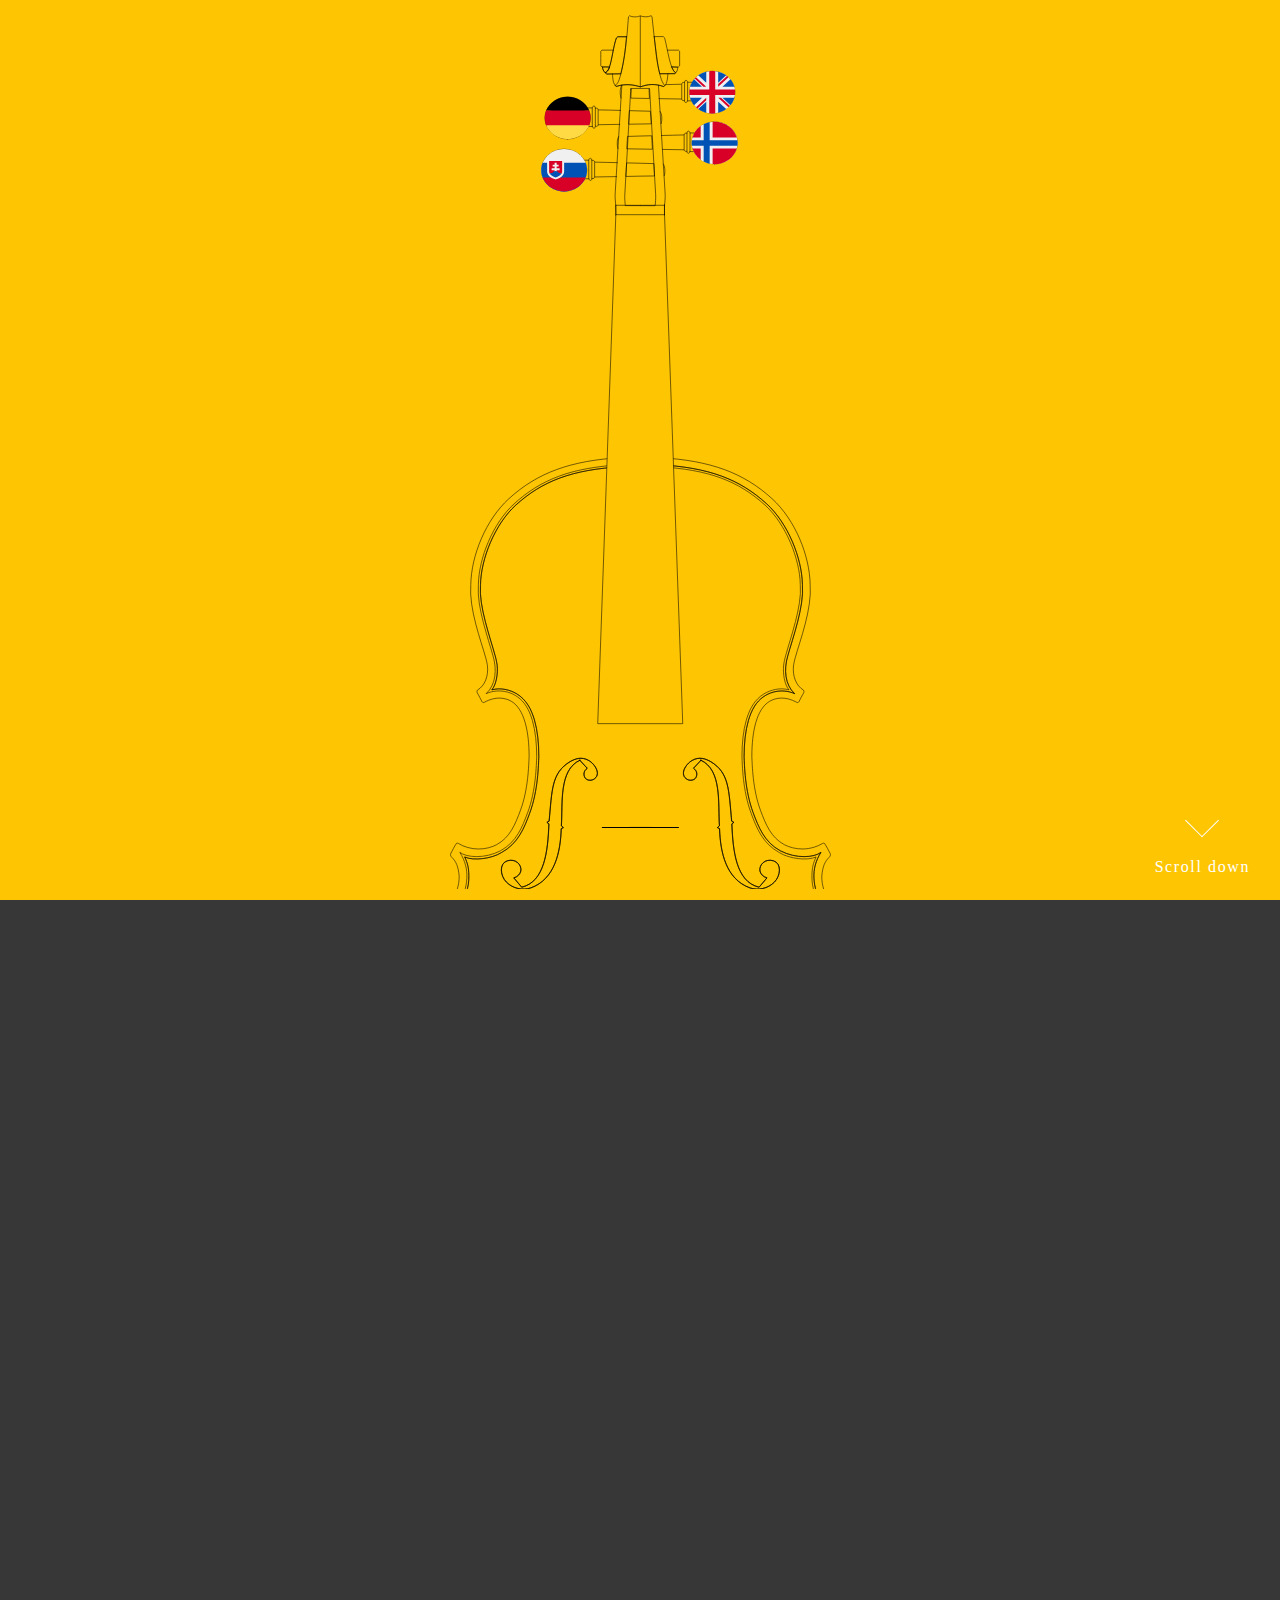
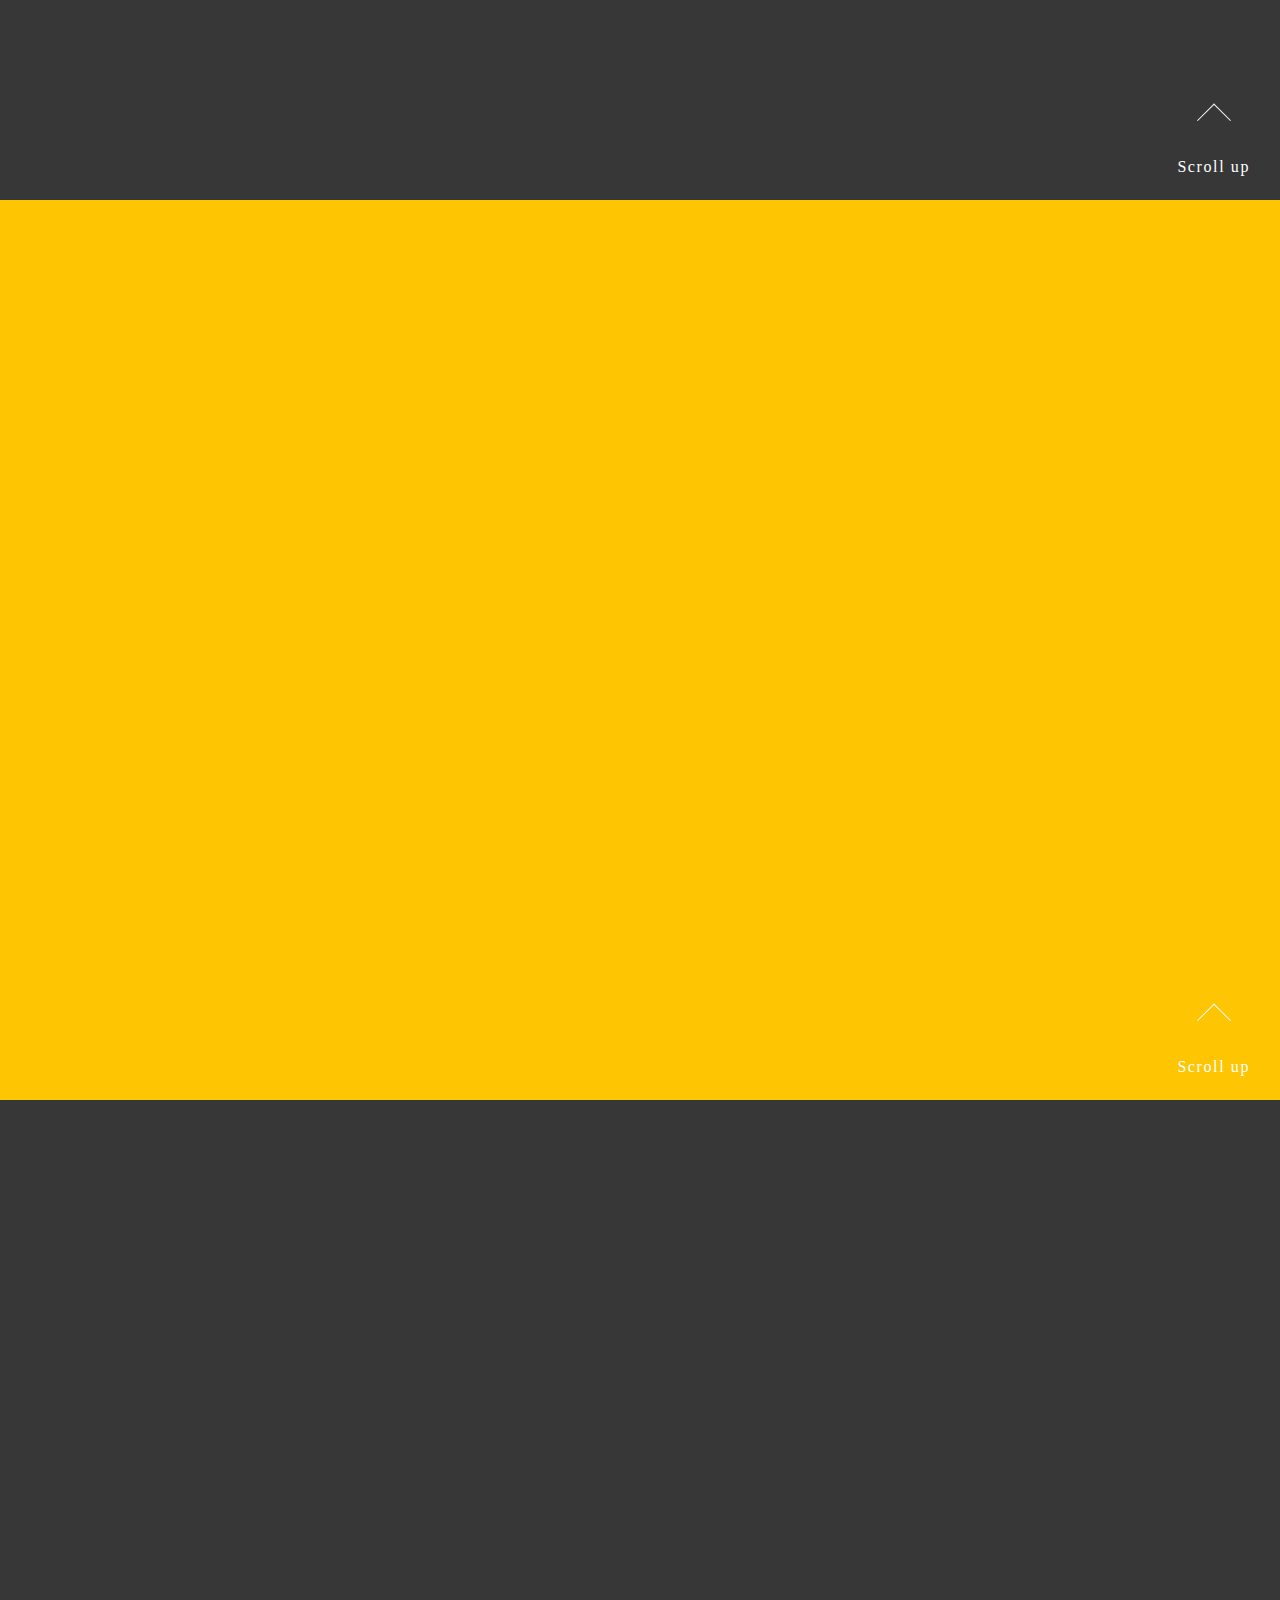
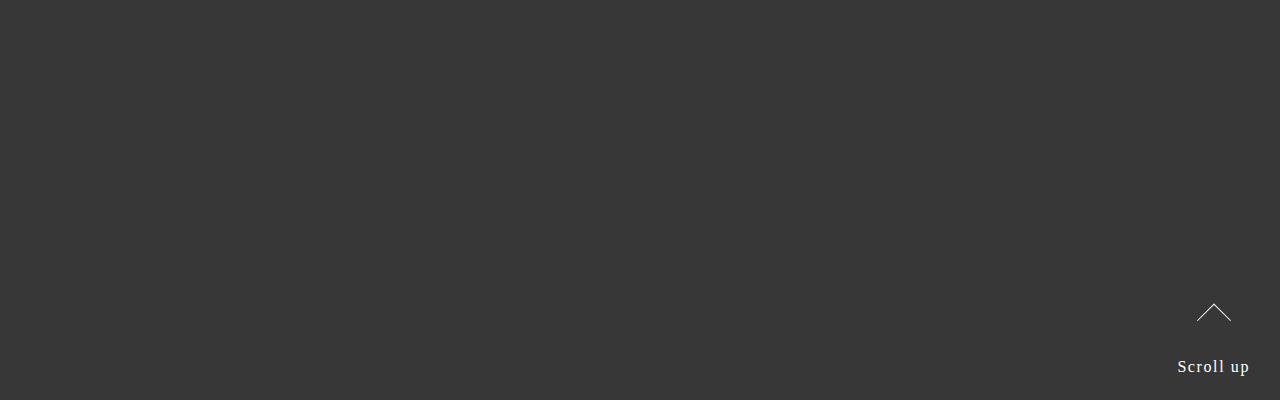
==== violin_page.html @ 36ead8cd "Initializes repository, adds html and img files" ====
<!DOCTYPE html>
<html lang="en">
<head>
  <meta charset="UTF-8">
  <meta name="viewport" content="width=device-width, initial-scale=1.0">
  <meta http-equiv="X-UA-Compatible" content="ie=edge">
  <title>Violin Welcome Page</title>
  <script src="https://ajax.googleapis.com/ajax/libs/jquery/1.7.2/jquery.min.js"></script>
  <style>
* {
  margin: 0;
  padding: 0;
}
html,body {
  height: 100%;
}

#container {
  text-align: center;
  padding: 0 35% 0 35%;
}

@media only screen and (max-width: 1024px) {
    #container {
        padding: 0 10% 0 10%;
    }
}

@media only screen and (max-width: 768px) {
    #container {
        padding: 0;
    }
}

section {
  position: relative;
  width: 100%;
  height: 100%;
}

section::after {
  position: absolute;
  bottom: 0;
  left: 0;
  width: 100%;
  height: 100%;
}

#section-one {
  background: #FEC503;
  
}

#section-two {
  background: #373737 url(img/f_holes.svg);
  background-attachment: fixed;
}

#section-three {
  background: #FEC503;
}

#section-four {
    background: #373737;
}

.demo a {
  position: absolute;
  bottom: 10px;
  right: 30px;
  z-index: 2;
  display: inline-block;
  transform: translate(0, -20%);
  color: #fff;
  font :  sans-serif;
  letter-spacing: .1em;
  text-decoration: none;
  transition: opacity .3s;
}
.demo a:hover {
  opacity: .4;
}

#section-one a, #section-two a, #section-three a, #section-four a {
  padding-top: 50px;
}
#section-one a span, #section-two a span, #section-three a span, #section-four a span {
  position: absolute;
  top: 0;
  left: 50%;
  width: 24px;
  height: 24px;
  margin-left: -12px;
  border-left: 1px solid #fff;
  border-bottom: 1px solid #fff;
  transform: rotate(-45deg);
  box-sizing: border-box;
}

#section-two a span, #section-three a span, #section-four a span {
  transform: rotate(135deg);
}

  </style>
</head>
<body>
  <section id="section-one" class="demo">
    <a href="#section-two">
      <span></span>Scroll down</a>
    <div id="container">
      <svg width="100%" viewbox="0 -29 721 1670">
        <metadata id="metadata300">
          <rdf:RDF>
            <cc:Work rdf:about="">
              <dc:format>image/svg+xml</dc:format>
              <dc:type rdf:resource="http://purl.org/dc/dcmitype/StillImage" />
              <dc:title />
            </cc:Work>
          </rdf:RDF>
        </metadata>
        <sodipodi:namedview pagecolor="#ffffff" bordercolor="#666666" borderopacity="1" objecttolerance="10" gridtolerance="10" guidetolerance="10"
          inkscape:pageopacity="0" inkscape:pageshadow="2" inkscape:window-width="1366" inkscape:window-height="706" id="namedview298"
          showgrid="false" fit-margin-top="0" fit-margin-left="0" fit-margin-right="0" fit-margin-bottom="0" inkscape:zoom="0.417193"
          inkscape:cx="-4.1744966" inkscape:cy="1019.5222" inkscape:window-x="-8" inkscape:window-y="-8" inkscape:window-maximized="1"
          inkscape:current-layer="layer1" />
        <defs id="defs2818">
          <inkscape:perspective sodipodi:type="inkscape:persp3d" inkscape:vp_x="0 : 52618109 : 1" inkscape:vp_y="0 : 100000000 : 0"
            inkscape:vp_z="74409450 : 52618109 : 1" inkscape:persp3d-origin="37204725 : 35078739 : 1" id="perspective2824" />
          <inkscape:perspective id="perspective4288" inkscape:persp3d-origin="50000.001 : 33333.333 : 1" inkscape:vp_z="100000 : 50000 : 1"
            inkscape:vp_y="0 : 100000000 : 0" inkscape:vp_x="0 : 50000 : 1" sodipodi:type="inkscape:persp3d" />
          <inkscape:perspective id="perspective2929" inkscape:persp3d-origin="50000.001 : 33333.333 : 1" inkscape:vp_z="100000 : 50000 : 1"
            inkscape:vp_y="0 : 100000000 : 0" inkscape:vp_x="0 : 50000 : 1" sodipodi:type="inkscape:persp3d" />
          <inkscape:perspective id="perspective2927" inkscape:persp3d-origin="50000.001 : 33333.333 : 1" inkscape:vp_z="100000 : 50000 : 1"
            inkscape:vp_y="0 : 100000000 : 0" inkscape:vp_x="0 : 50000 : 1" sodipodi:type="inkscape:persp3d" />
          <inkscape:perspective id="perspective3821" inkscape:persp3d-origin="50000.001 : 33333.333 : 1" inkscape:vp_z="100000 : 50000 : 1"
            inkscape:vp_y="0 : 100000000 : 0" inkscape:vp_x="0 : 50000 : 1" sodipodi:type="inkscape:persp3d" />
          <inkscape:perspective id="perspective3994" inkscape:persp3d-origin="50000.001 : 33333.333 : 1" inkscape:vp_z="100000 : 50000 : 1"
            inkscape:vp_y="0 : 100000000 : 0" inkscape:vp_x="0 : 50000 : 1" sodipodi:type="inkscape:persp3d" />
          <inkscape:perspective id="perspective4167" inkscape:persp3d-origin="50000.001 : 33333.333 : 1" inkscape:vp_z="100000 : 50000 : 1"
            inkscape:vp_y="0 : 100000000 : 0" inkscape:vp_x="0 : 50000 : 1" sodipodi:type="inkscape:persp3d" />
          <clipPath clipPathUnits="userSpaceOnUse" id="clipPath3980">
            <rect style="fill:none;stroke:none" id="rect3982" width="468.57712" height="564.42242" x="145.435" y="-384.58627" ry="234.28856"
            />
          </clipPath>
          <clipPath clipPathUnits="userSpaceOnUse" id="clipPath3984">
            <rect style="fill:none;stroke:none" id="rect3986" width="3158.3469" height="3804.3723" x="-3071.0244" y="-1438.0817" transform="rotate(-90)"
              ry="1579.1735" />
          </clipPath>
          <clipPath clipPathUnits="userSpaceOnUse" id="clipPath3988">
            <rect style="fill:none;stroke:none" id="rect3990" width="468.57712" height="564.42242" x="-3604.7029" y="-2552.4089" ry="234.28856"
            />
          </clipPath>
          <clipPath clipPathUnits="userSpaceOnUse" id="clipPath3992">
            <rect style="fill:none;stroke:none" id="rect3994" width="468.57712" height="564.42242" x="-3604.7029" y="-2552.4089" ry="234.28856"
            />
          </clipPath>
          <clipPath clipPathUnits="userSpaceOnUse" id="clipPath3996">
            <rect style="fill:none;stroke:none" id="rect3998" width="468.57712" height="564.42242" x="-3604.7029" y="-2552.4089" ry="234.28856"
            />
          </clipPath>
          <clipPath clipPathUnits="userSpaceOnUse" id="clipPath4000">
            <rect style="fill:none;stroke:none" id="rect4002" width="468.57712" height="564.42242" x="-3604.7029" y="-2552.4089" ry="234.28856"
            />
          </clipPath>
          <clipPath clipPathUnits="userSpaceOnUse" id="clipPath4004">
            <rect style="fill:none;stroke:none" id="rect4006" width="468.57712" height="564.42242" x="-3604.7029" y="-2552.4089" ry="234.28856"
            />
          </clipPath>
          <clipPath clipPathUnits="userSpaceOnUse" id="clipPath4008">
            <rect style="fill:none;stroke:none" id="rect4010" width="468.57712" height="564.42242" x="-3604.7029" y="-2552.4089" ry="234.28856"
            />
          </clipPath>
          <clipPath clipPathUnits="userSpaceOnUse" id="clipPath4012">
            <rect style="fill:none;stroke:none" id="rect4014" width="468.57712" height="564.42242" x="-3604.7029" y="-2552.4089" ry="234.28856"
            />
          </clipPath>
          <clipPath clipPathUnits="userSpaceOnUse" id="clipPath4016">
            <rect style="fill:none;stroke:none" id="rect4018" width="468.57712" height="564.42242" x="-3604.7029" y="-2552.4089" ry="234.28856"
            />
          </clipPath>
          <clipPath clipPathUnits="userSpaceOnUse" id="clipPath4020">
            <rect style="fill:none;stroke:none" id="rect4022" width="468.57712" height="564.42242" x="-3604.7029" y="-2552.4089" ry="234.28856"
            />
          </clipPath>
          <clipPath clipPathUnits="userSpaceOnUse" id="clipPath4024">
            <rect style="fill:none;stroke:none" id="rect4026" width="3158.3469" height="3804.3723" x="-3208.3416" y="-1356.0388" transform="rotate(-90)"
              ry="1579.1735" />
          </clipPath>
          <clipPath clipPathUnits="userSpaceOnUse" id="clipPath4028">
            <rect style="fill:none;stroke:none" id="rect4030" width="3158.3469" height="3804.3723" x="-3069.6594" y="-796.01483" transform="rotate(-90)"
              ry="1579.1735" />
          </clipPath>
          <clipPath clipPathUnits="userSpaceOnUse" id="clipPath4032">
            <rect style="fill:none;stroke:none" id="rect4034" width="468.57712" height="564.42242" x="-3604.7029" y="-2552.4089" ry="234.28856"
            />
          </clipPath>
          <clipPath clipPathUnits="userSpaceOnUse" id="clipPath4036">
            <rect style="fill:none;stroke:none" id="rect4038" width="468.57712" height="564.42242" x="-3604.7029" y="-2552.4089" ry="234.28856"
            />
          </clipPath>
          <clipPath clipPathUnits="userSpaceOnUse" id="clipPath4040">
            <rect style="fill:none;stroke:none" id="rect4042" width="468.57712" height="564.42242" x="-3604.7029" y="-2552.4089" ry="234.28856"
            />
          </clipPath>
          <clipPath clipPathUnits="userSpaceOnUse" id="clipPath4044">
            <rect style="fill:none;stroke:none" id="rect4046" width="468.57712" height="564.42242" x="-3604.7029" y="-2552.4089" ry="234.28856"
            />
          </clipPath>
          <clipPath clipPathUnits="userSpaceOnUse" id="clipPath4048">
            <rect style="fill:none;stroke:none" id="rect4050" width="468.57712" height="564.42242" x="-3604.7029" y="-2552.4089" ry="234.28856"
            />
          </clipPath>
          <clipPath clipPathUnits="userSpaceOnUse" id="clipPath4052">
            <rect style="fill:none;stroke:none" id="rect4054" width="468.57712" height="564.42242" x="-3604.7029" y="-2552.4089" ry="234.28856"
            />
          </clipPath>
          <clipPath clipPathUnits="userSpaceOnUse" id="clipPath4056">
            <rect style="fill:none;stroke:none" id="rect4058" width="468.57712" height="564.42242" x="-3604.7029" y="-2552.4089" ry="234.28856"
            />
          </clipPath>
          <clipPath clipPathUnits="userSpaceOnUse" id="clipPath4060">
            <rect style="fill:none;stroke:none" id="rect4062" width="468.57712" height="564.42242" x="-3604.7029" y="-2552.4089" ry="234.28856"
            />
          </clipPath>
          <clipPath clipPathUnits="userSpaceOnUse" id="clipPath4064">
            <rect style="fill:none;stroke:none" id="rect4066" width="468.57712" height="564.42242" x="-3604.7029" y="-2552.4089" ry="234.28856"
            />
          </clipPath>
          <clipPath clipPathUnits="userSpaceOnUse" id="clipPath4068">
            <rect style="fill:none;stroke:none" id="rect4070" width="3158.3469" height="3804.3723" x="-3180.0149" y="-713.97205" transform="rotate(-90)"
              ry="1579.1735" />
          </clipPath>
          <clipPath clipPathUnits="userSpaceOnUse" id="clipPath4072">
            <rect style="fill:none;stroke:none" id="rect4074" width="468.57712" height="564.42242" x="1526.5308" y="-4110.8545" transform="scale(-1,1)"
              ry="234.28856" />
          </clipPath>
          <clipPath clipPathUnits="userSpaceOnUse" id="clipPath4076">
            <rect style="fill:none;stroke:none" id="rect4078" width="468.57712" height="564.42242" x="-3604.7029" y="-2552.4089" ry="234.28856"
            />
          </clipPath>
          <clipPath clipPathUnits="userSpaceOnUse" id="clipPath4080">
            <rect style="fill:none;stroke:none" id="rect4082" width="468.57712" height="564.42242" x="-3604.7029" y="-2552.4089" ry="234.28856"
            />
          </clipPath>
          <clipPath clipPathUnits="userSpaceOnUse" id="clipPath4084">
            <rect style="fill:none;stroke:none" id="rect4086" width="468.57712" height="564.42242" x="-3604.7029" y="-2552.4089" ry="234.28856"
            />
          </clipPath>
          <clipPath clipPathUnits="userSpaceOnUse" id="clipPath4088">
            <rect style="fill:none;stroke:none" id="rect4090" width="468.57712" height="564.42242" x="-3604.7029" y="-2552.4089" ry="234.28856"
            />
          </clipPath>
          <clipPath clipPathUnits="userSpaceOnUse" id="clipPath4092">
            <rect style="fill:none;stroke:none" id="rect4094" width="468.57712" height="564.42242" x="-3604.7029" y="-2552.4089" ry="234.28856"
            />
          </clipPath>
          <clipPath clipPathUnits="userSpaceOnUse" id="clipPath4096">
            <rect style="fill:none;stroke:none" id="rect4098" width="468.57712" height="564.42242" x="-3604.7029" y="-2552.4089" ry="234.28856"
            />
          </clipPath>
          <clipPath clipPathUnits="userSpaceOnUse" id="clipPath4100">
            <rect style="fill:none;stroke:none" id="rect4102" width="468.57712" height="564.42242" x="-3604.7029" y="-2552.4089" ry="234.28856"
            />
          </clipPath>
          <clipPath clipPathUnits="userSpaceOnUse" id="clipPath4104">
            <rect style="fill:none;stroke:none" id="rect4106" width="468.57712" height="564.42242" x="-3604.7029" y="-2552.4089" ry="234.28856"
            />
          </clipPath>
          <clipPath clipPathUnits="userSpaceOnUse" id="clipPath4108">
            <rect style="fill:none;stroke:none" id="rect4110" width="468.57712" height="564.42242" x="-3604.7029" y="-2552.4089" ry="234.28856"
            />
          </clipPath>
          <clipPath clipPathUnits="userSpaceOnUse" id="clipPath4112">
            <rect style="fill:none;stroke:none" id="rect4114" width="468.57712" height="564.42242" x="-3604.7029" y="-2552.4089" ry="234.28856"
            />
          </clipPath>
          <clipPath clipPathUnits="userSpaceOnUse" id="clipPath4116">
            <rect style="fill:none;stroke:none" id="rect4118" width="468.57712" height="564.42242" x="-3604.7029" y="-2552.4089" ry="234.28856"
            />
          </clipPath>
          <clipPath clipPathUnits="userSpaceOnUse" id="clipPath4120">
            <rect style="fill:none;stroke:none" id="rect4122" width="468.57712" height="564.42242" x="-3604.7029" y="-2552.4089" ry="234.28856"
            />
          </clipPath>
          <clipPath clipPathUnits="userSpaceOnUse" id="clipPath4124">
            <rect style="fill:none;stroke:none" id="rect4126" width="468.57712" height="564.42242" x="-3604.7029" y="-2552.4089" ry="234.28856"
            />
          </clipPath>
          <clipPath clipPathUnits="userSpaceOnUse" id="clipPath4128">
            <rect style="fill:none;stroke:none" id="rect4130" width="468.57712" height="564.42242" x="-3604.7029" y="-2552.4089" ry="234.28856"
            />
          </clipPath>
          <clipPath clipPathUnits="userSpaceOnUse" id="clipPath4132">
            <rect style="fill:none;stroke:none" id="rect4134" width="468.57712" height="564.42242" x="-3604.7029" y="-2552.4089" ry="234.28856"
            />
          </clipPath>
          <clipPath clipPathUnits="userSpaceOnUse" id="clipPath4136">
            <rect style="fill:none;stroke:none" id="rect4138" width="468.57712" height="564.42242" x="144.2057" y="-879.64539" transform="rotate(0.06699998)"
              ry="234.28856" />
          </clipPath>
          <clipPath clipPathUnits="userSpaceOnUse" id="clipPath444">
            <rect style="fill:#000000;fill-opacity:0;stroke:#000000;stroke-opacity:1" id="rect446" width="827.75848" height="1746.8558"
              x="-4167.166" y="-2701.7644" />
          </clipPath>
          <clipPath clipPathUnits="userSpaceOnUse" id="clipPath448">
            <rect style="fill:#000000;fill-opacity:0;stroke:#000000;stroke-opacity:1" id="rect450" width="827.75848" height="1746.8558"
              x="-4167.166" y="-2701.7644" />
          </clipPath>
          <clipPath clipPathUnits="userSpaceOnUse" id="clipPath452">
            <rect style="fill:#000000;fill-opacity:0;stroke:#000000;stroke-opacity:1" id="rect454" width="827.75848" height="1746.8558"
              x="-4167.166" y="-2701.7644" />
          </clipPath>
          <clipPath clipPathUnits="userSpaceOnUse" id="clipPath456">
            <rect style="fill:#000000;fill-opacity:0;stroke:#000000;stroke-opacity:1" id="rect458" width="827.75848" height="1746.8558"
              x="-51.085915" y="-71.979401" />
          </clipPath>
          <clipPath clipPathUnits="userSpaceOnUse" id="clipPath460">
            <rect style="fill:#000000;fill-opacity:0;stroke:#000000;stroke-opacity:1" id="rect462" width="827.75848" height="1746.8558"
              x="-4167.166" y="-2701.7644" />
          </clipPath>
          <clipPath clipPathUnits="userSpaceOnUse" id="clipPath464">
            <rect style="fill:#000000;fill-opacity:0;stroke:#000000;stroke-opacity:1" id="rect466" width="827.75848" height="1746.8558"
              x="-4167.166" y="-2701.7644" />
          </clipPath>
          <clipPath clipPathUnits="userSpaceOnUse" id="clipPath468">
            <rect style="fill:#000000;fill-opacity:0;stroke:#000000;stroke-opacity:1" id="rect470" width="827.75848" height="1746.8558"
              x="-4167.166" y="-2701.7644" />
          </clipPath>
          <clipPath clipPathUnits="userSpaceOnUse" id="clipPath472">
            <rect style="fill:#000000;fill-opacity:0;stroke:#000000;stroke-opacity:1" id="rect474" width="827.75848" height="1746.8558"
              x="-51.085915" y="-69.979401" />
          </clipPath>
          <clipPath clipPathUnits="userSpaceOnUse" id="clipPath476">
            <rect style="fill:#000000;fill-opacity:0;stroke:#000000;stroke-opacity:1" id="rect478" width="827.75848" height="1746.8558"
              x="-601.0545" y="-2323.1768" />
          </clipPath>
          <clipPath clipPathUnits="userSpaceOnUse" id="clipPath480">
            <rect style="fill:#000000;fill-opacity:0;stroke:#000000;stroke-opacity:1" id="rect482" width="827.75848" height="1746.8558"
              x="-4167.166" y="-2701.7644" />
          </clipPath>
          <clipPath clipPathUnits="userSpaceOnUse" id="clipPath484">
            <rect style="fill:#000000;fill-opacity:0;stroke:#000000;stroke-opacity:1" id="rect486" width="827.75848" height="1746.8558"
              x="-51.378315" y="-69.872307" />
          </clipPath>
          <clipPath clipPathUnits="userSpaceOnUse" id="clipPath488">
            <rect style="fill:#000000;fill-opacity:0;stroke:#000000;stroke-opacity:1" id="rect490" width="827.75848" height="1746.8558"
              x="-51.378315" y="-69.872307" />
          </clipPath>
          <clipPath clipPathUnits="userSpaceOnUse" id="clipPath492">
            <rect style="fill:#000000;fill-opacity:0;stroke:#000000;stroke-opacity:1" id="rect494" width="827.75848" height="1746.8558"
              x="-3799.6392" y="-2540.7544" />
          </clipPath>
          <clipPath clipPathUnits="userSpaceOnUse" id="clipPath496">
            <rect style="fill:#000000;fill-opacity:0;stroke:#000000;stroke-opacity:1" id="rect498" width="827.75848" height="1746.8558"
              x="-3799.6392" y="-2540.7544" />
          </clipPath>
          <clipPath clipPathUnits="userSpaceOnUse" id="clipPath500">
            <rect style="fill:#000000;fill-opacity:0;stroke:#000000;stroke-opacity:1" id="rect502" width="827.75848" height="1746.8558"
              x="-3797.6392" y="-2540.7544" />
          </clipPath>
          <clipPath clipPathUnits="userSpaceOnUse" id="clipPath504">
            <rect style="fill:#000000;fill-opacity:0;stroke:#000000;stroke-opacity:1" id="rect506" width="827.75848" height="1746.8558"
              x="-3797.6392" y="-2540.7544" />
          </clipPath>
          <clipPath clipPathUnits="userSpaceOnUse" id="clipPath508">
            <rect style="fill:#000000;fill-opacity:0;stroke:#000000;stroke-opacity:1" id="rect510" width="827.75848" height="1746.8558"
              x="-3797.6392" y="-2540.7544" />
          </clipPath>
          <clipPath clipPathUnits="userSpaceOnUse" id="clipPath512">
            <rect style="fill:#000000;fill-opacity:0;stroke:#000000;stroke-opacity:1" id="rect514" width="827.75848" height="1746.8558"
              x="-3797.6392" y="-2540.7544" />
          </clipPath>
          <clipPath clipPathUnits="userSpaceOnUse" id="clipPath516">
            <rect style="fill:#000000;fill-opacity:0;stroke:#000000;stroke-opacity:1" id="rect518" width="827.75848" height="1746.8558"
              x="-3797.6392" y="-2540.7544" />
          </clipPath>
          <clipPath clipPathUnits="userSpaceOnUse" id="clipPath520">
            <rect style="fill:#000000;fill-opacity:0;stroke:#000000;stroke-opacity:1" id="rect522" width="827.75848" height="1746.8558"
              x="-3797.6392" y="-2540.7544" />
          </clipPath>
          <clipPath clipPathUnits="userSpaceOnUse" id="clipPath524">
            <rect style="fill:#000000;fill-opacity:0;stroke:#000000;stroke-width:6.74029255;stroke-opacity:1" id="rect526" width="5579.3345"
              height="11774.319" x="-4528.6128" y="-1277.4836" transform="rotate(-90)" />
          </clipPath>
          <clipPath clipPathUnits="userSpaceOnUse" id="clipPath528">
            <rect style="fill:#000000;fill-opacity:0;stroke:#000000;stroke-opacity:1" id="rect530" width="827.75848" height="1746.8558"
              x="-3797.6392" y="-2540.7544" />
          </clipPath>
          <clipPath clipPathUnits="userSpaceOnUse" id="clipPath532">
            <rect style="fill:#000000;fill-opacity:0;stroke:#000000;stroke-opacity:1" id="rect534" width="827.75848" height="1746.8558"
              x="-3797.6392" y="-2540.7544" />
          </clipPath>
          <clipPath clipPathUnits="userSpaceOnUse" id="clipPath536">
            <rect style="fill:#000000;fill-opacity:0;stroke:#000000;stroke-opacity:1" id="rect538" width="827.75848" height="1746.8558"
              x="-3797.6392" y="-2540.7544" />
          </clipPath>
          <clipPath clipPathUnits="userSpaceOnUse" id="clipPath540">
            <rect style="fill:#000000;fill-opacity:0;stroke:#000000;stroke-opacity:1" id="rect542" width="827.75848" height="1746.8558"
              x="-3797.6392" y="-2540.7544" />
          </clipPath>
          <clipPath clipPathUnits="userSpaceOnUse" id="clipPath544">
            <rect style="fill:#000000;fill-opacity:0;stroke:#000000;stroke-width:0.99855775;stroke-opacity:1" id="rect546" width="825.3725"
              height="1746.8558" x="-3796.6138" y="-2540.7544" />
          </clipPath>
          <clipPath clipPathUnits="userSpaceOnUse" id="clipPath548">
            <rect style="fill:#000000;fill-opacity:0;stroke:#000000;stroke-opacity:1" id="rect550" width="827.75848" height="1746.8558"
              x="-3797.6392" y="-2540.7544" />
          </clipPath>
          <clipPath clipPathUnits="userSpaceOnUse" id="clipPath552">
            <rect style="fill:#000000;fill-opacity:0;stroke:#000000;stroke-opacity:1" id="rect554" width="827.75848" height="1746.8558"
              x="-3797.6392" y="-2540.7544" />
          </clipPath>
          <clipPath clipPathUnits="userSpaceOnUse" id="clipPath556">
            <rect style="fill:#000000;fill-opacity:0;stroke:#000000;stroke-opacity:1" id="rect558" width="827.75848" height="1746.8558"
              x="-3797.6392" y="-2540.7544" />
          </clipPath>
          <clipPath clipPathUnits="userSpaceOnUse" id="clipPath560">
            <rect style="fill:#000000;fill-opacity:0;stroke:#000000;stroke-width:6.74029255;stroke-opacity:1" id="rect562" width="5579.3345"
              height="11774.319" x="-4500.2861" y="-635.41687" transform="rotate(-90)" />
          </clipPath>
          <clipPath clipPathUnits="userSpaceOnUse" id="clipPath564">
            <rect style="fill:#000000;fill-opacity:0;stroke:#000000;stroke-opacity:1" id="rect566" width="827.75848" height="1746.8558"
              x="-4167.166" y="-2701.7644" />
          </clipPath>
          <clipPath clipPathUnits="userSpaceOnUse" id="clipPath568">
            <rect style="fill:#000000;fill-opacity:0;stroke:#000000;stroke-opacity:1" id="rect570" width="827.75848" height="1746.8558"
              x="-4167.166" y="-2701.7644" />
          </clipPath>
          <clipPath clipPathUnits="userSpaceOnUse" id="clipPath572">
            <rect style="fill:#000000;fill-opacity:0;stroke:#000000;stroke-opacity:1" id="rect574" width="827.75848" height="1746.8558"
              x="-4167.166" y="-2701.7644" />
          </clipPath>
          <clipPath clipPathUnits="userSpaceOnUse" id="clipPath576">
            <rect style="fill:#000000;fill-opacity:0;stroke:#000000;stroke-opacity:1" id="rect578" width="827.75848" height="1746.8558"
              x="-4167.166" y="-2701.7644" />
          </clipPath>
          <clipPath clipPathUnits="userSpaceOnUse" id="clipPath580">
            <rect style="fill:#000000;fill-opacity:0;stroke:#000000;stroke-opacity:1" id="rect582" width="827.75848" height="1746.8558"
              x="-4167.166" y="-2701.7644" />
          </clipPath>
          <clipPath clipPathUnits="userSpaceOnUse" id="clipPath584">
            <rect style="fill:#000000;fill-opacity:0;stroke:#000000;stroke-opacity:1" id="rect586" width="827.75848" height="1746.8558"
              x="-4167.166" y="-2701.7644" />
          </clipPath>
          <clipPath clipPathUnits="userSpaceOnUse" id="clipPath588">
            <rect style="fill:#000000;fill-opacity:0;stroke:#000000;stroke-opacity:1" id="rect590" width="827.75848" height="1746.8558"
              x="-4167.166" y="-2701.7644" />
          </clipPath>
          <clipPath clipPathUnits="userSpaceOnUse" id="clipPath592">
            <rect style="fill:#000000;fill-opacity:0;stroke:#000000;stroke-opacity:1" id="rect594" width="827.75848" height="1746.8558"
              x="-4167.166" y="-2701.7644" />
          </clipPath>
          <clipPath clipPathUnits="userSpaceOnUse" id="clipPath596">
            <rect style="fill:#000000;fill-opacity:0;stroke:#000000;stroke-opacity:1" id="rect598" width="827.75848" height="1746.8558"
              x="-4167.166" y="-2701.7644" transform="matrix(0,1,1,0,0,0)" />
          </clipPath>
          <clipPath clipPathUnits="userSpaceOnUse" id="clipPath600">
            <rect style="fill:#000000;fill-opacity:0;stroke:#000000;stroke-opacity:1" id="rect602" width="827.75848" height="1746.8558"
              x="-4167.166" y="-2701.7644" />
          </clipPath>
          <clipPath clipPathUnits="userSpaceOnUse" id="clipPath604">
            <rect style="fill:#000000;fill-opacity:0;stroke:#000000;stroke-opacity:1" id="rect606" width="827.75848" height="1746.8558"
              x="-4167.166" y="-2701.7644" />
          </clipPath>
          <clipPath clipPathUnits="userSpaceOnUse" id="clipPath608">
            <rect style="fill:#000000;fill-opacity:0;stroke:#000000;stroke-opacity:1" id="rect610" width="827.75848" height="1746.8558"
              x="-4167.166" y="-2701.7644" />
          </clipPath>
          <clipPath clipPathUnits="userSpaceOnUse" id="clipPath612">
            <rect style="fill:#000000;fill-opacity:0;stroke:#000000;stroke-opacity:1" id="rect614" width="827.75848" height="1746.8558"
              x="-4167.166" y="-2701.7644" />
          </clipPath>
          <clipPath clipPathUnits="userSpaceOnUse" id="clipPath616">
            <rect style="fill:#000000;fill-opacity:0;stroke:#000000;stroke-opacity:1" id="rect618" width="827.75848" height="1746.8558"
              x="-4167.166" y="-2701.7644" />
          </clipPath>
          <clipPath clipPathUnits="userSpaceOnUse" id="clipPath620">
            <rect style="fill:#000000;fill-opacity:0;stroke:#000000;stroke-opacity:1" id="rect622" width="827.75848" height="1746.8558"
              x="-4167.166" y="-2701.7644" />
          </clipPath>
          <clipPath clipPathUnits="userSpaceOnUse" id="clipPath624">
            <rect style="fill:#000000;fill-opacity:0;stroke:#000000;stroke-opacity:1" id="rect626" width="827.75848" height="1746.8558"
              x="-4167.166" y="-2701.7644" />
          </clipPath>
          <clipPath clipPathUnits="userSpaceOnUse" id="clipPath628">
            <rect style="fill:#000000;fill-opacity:0;stroke:#000000;stroke-opacity:1" id="rect630" width="827.75848" height="1746.8558"
              x="-4167.166" y="-2701.7644" />
          </clipPath>
          <clipPath clipPathUnits="userSpaceOnUse" id="clipPath632">
            <rect style="fill:#000000;fill-opacity:0;stroke:#000000;stroke-opacity:1" id="rect634" width="827.75848" height="1746.8558"
              x="-4167.166" y="-2701.7644" transform="matrix(0,1,1,0,0,0)" />
          </clipPath>
          <clipPath clipPathUnits="userSpaceOnUse" id="clipPath636">
            <rect style="fill:#000000;fill-opacity:0;stroke:#000000;stroke-opacity:1" id="rect638" width="827.75848" height="1746.8558"
              x="-3797.6392" y="-2540.7544" />
          </clipPath>
          <clipPath clipPathUnits="userSpaceOnUse" id="clipPath640">
            <rect style="fill:#000000;fill-opacity:0;stroke:#000000;stroke-opacity:1" id="rect642" width="827.75848" height="1746.8558"
              x="-3797.6392" y="-2540.7544" />
          </clipPath>
          <clipPath clipPathUnits="userSpaceOnUse" id="clipPath644">
            <rect style="fill:#000000;fill-opacity:0;stroke:#000000;stroke-opacity:1" id="rect646" width="827.75848" height="1746.8558"
              x="-3797.6392" y="-2540.7544" />
          </clipPath>
          <clipPath clipPathUnits="userSpaceOnUse" id="clipPath648">
            <rect style="fill:#000000;fill-opacity:0;stroke:#000000;stroke-opacity:1" id="rect650" width="827.75848" height="1746.8558"
              x="-3797.6392" y="-2540.7544" />
          </clipPath>
          <clipPath clipPathUnits="userSpaceOnUse" id="clipPath652">
            <rect style="fill:#000000;fill-opacity:0;stroke:#000000;stroke-opacity:1" id="rect654" width="827.75848" height="1746.8558"
              x="-3797.6392" y="-2540.7544" />
          </clipPath>
          <clipPath clipPathUnits="userSpaceOnUse" id="clipPath656">
            <rect style="fill:#000000;fill-opacity:0;stroke:#000000;stroke-opacity:1" id="rect658" width="827.75848" height="1746.8558"
              x="-3797.6392" y="-2540.7544" />
          </clipPath>
          <clipPath clipPathUnits="userSpaceOnUse" id="clipPath660">
            <rect style="fill:#000000;fill-opacity:0;stroke:#000000;stroke-opacity:1" id="rect662" width="827.75848" height="1746.8558"
              x="-3797.6392" y="-2540.7544" />
          </clipPath>
          <clipPath clipPathUnits="userSpaceOnUse" id="clipPath664">
            <rect style="fill:#000000;fill-opacity:0;stroke:#000000;stroke-opacity:1" id="rect666" width="827.75848" height="1746.8558"
              x="-3797.6392" y="-2540.7544" />
          </clipPath>
          <clipPath clipPathUnits="userSpaceOnUse" id="clipPath668">
            <rect style="fill:#000000;fill-opacity:0;stroke:#000000;stroke-opacity:1" id="rect670" width="827.75848" height="1746.8558"
              x="-3797.6392" y="-2540.7544" />
          </clipPath>
          <clipPath clipPathUnits="userSpaceOnUse" id="clipPath672">
            <rect style="fill:#000000;fill-opacity:0;stroke:#000000;stroke-opacity:1" id="rect674" width="827.75848" height="1746.8558"
              x="-3797.6392" y="-2540.7544" />
          </clipPath>
          <clipPath clipPathUnits="userSpaceOnUse" id="clipPath676">
            <rect style="fill:#000000;fill-opacity:0;stroke:#000000;stroke-opacity:1" id="rect678" width="827.75848" height="1746.8558"
              x="-3797.6392" y="-2540.7544" />
          </clipPath>
          <clipPath clipPathUnits="userSpaceOnUse" id="clipPath680">
            <rect style="fill:#000000;fill-opacity:0;stroke:#000000;stroke-opacity:1" id="rect682" width="827.75848" height="1746.8558"
              x="-3797.6392" y="-2540.7544" />
          </clipPath>
          <clipPath clipPathUnits="userSpaceOnUse" id="clipPath684">
            <rect style="fill:#000000;fill-opacity:0;stroke:#000000;stroke-opacity:1" id="rect686" width="827.75848" height="1746.8558"
              x="-3797.6392" y="-2540.7544" />
          </clipPath>
          <clipPath clipPathUnits="userSpaceOnUse" id="clipPath688">
            <rect style="fill:#000000;fill-opacity:0;stroke:#000000;stroke-opacity:1" id="rect690" width="827.75848" height="1746.8558"
              x="-48.749592" y="-867.97064" transform="rotate(0.06699998)" />
          </clipPath>
          <clipPath clipPathUnits="userSpaceOnUse" id="clipPath312">
            <rect style="fill:#000000;fill-opacity:0;stroke:none;stroke-opacity:1" id="rect314" width="666.98114" height="1676.6853"
              x="-4084.0457" y="-2630.7876" />
          </clipPath>
          <clipPath clipPathUnits="userSpaceOnUse" id="clipPath316">
            <rect style="fill:#000000;fill-opacity:0;stroke:none;stroke-opacity:1" id="rect318" width="666.98114" height="1676.6853"
              x="-4084.0457" y="-2630.7876" />
          </clipPath>
          <clipPath clipPathUnits="userSpaceOnUse" id="clipPath320">
            <rect style="fill:#000000;fill-opacity:0;stroke:none;stroke-opacity:1" id="rect322" width="666.98114" height="1676.6853"
              x="-4084.0457" y="-2630.7876" />
          </clipPath>
          <clipPath clipPathUnits="userSpaceOnUse" id="clipPath324">
            <rect style="fill:#000000;fill-opacity:0;stroke:none;stroke-opacity:1" id="rect326" width="666.98114" height="1676.6853"
              x="-4084.0457" y="-2630.7876" />
          </clipPath>
          <clipPath clipPathUnits="userSpaceOnUse" id="clipPath328">
            <rect style="fill:#000000;fill-opacity:0;stroke:none;stroke-opacity:1" id="rect330" width="666.98114" height="1676.6853"
              x="-4084.0457" y="-2630.7876" />
          </clipPath>
          <clipPath clipPathUnits="userSpaceOnUse" id="clipPath332">
            <rect style="fill:#000000;fill-opacity:0;stroke:none;stroke-opacity:1" id="rect334" width="666.98114" height="1676.6853"
              x="-4084.0457" y="-2630.7876" />
          </clipPath>
          <clipPath clipPathUnits="userSpaceOnUse" id="clipPath336">
            <rect style="fill:#000000;fill-opacity:0;stroke:none;stroke-opacity:1" id="rect338" width="666.98114" height="1676.6853"
              x="-4084.0457" y="-2630.7876" />
          </clipPath>
          <clipPath clipPathUnits="userSpaceOnUse" id="clipPath340">
            <rect style="fill:#000000;fill-opacity:0;stroke:none;stroke-opacity:1" id="rect342" width="666.98114" height="1676.6853"
              x="32.034447" y="-1.0025978" />
          </clipPath>
          <clipPath clipPathUnits="userSpaceOnUse" id="clipPath344">
            <rect style="fill:#000000;fill-opacity:0;stroke:none;stroke-opacity:1" id="rect346" width="666.98114" height="1676.6853"
              x="-4084.0457" y="-2630.7876" />
          </clipPath>
          <clipPath clipPathUnits="userSpaceOnUse" id="clipPath348">
            <rect style="fill:#000000;fill-opacity:0;stroke:none;stroke-opacity:1" id="rect350" width="666.98114" height="1676.6853"
              x="-4084.0457" y="-2630.7876" />
          </clipPath>
          <clipPath clipPathUnits="userSpaceOnUse" id="clipPath352">
            <rect style="fill:#000000;fill-opacity:0;stroke:none;stroke-opacity:1" id="rect354" width="666.98114" height="1676.6853"
              x="-4084.0457" y="-2630.7876" />
          </clipPath>
          <clipPath clipPathUnits="userSpaceOnUse" id="clipPath356">
            <rect style="fill:#000000;fill-opacity:0;stroke:none;stroke-opacity:1" id="rect358" width="666.98114" height="1676.6853"
              x="32.034447" y="0.99740219" />
          </clipPath>
          <clipPath clipPathUnits="userSpaceOnUse" id="clipPath360">
            <rect style="fill:#000000;fill-opacity:0;stroke:none;stroke-opacity:1" id="rect362" width="666.98114" height="1676.6853"
              x="-517.93414" y="-2252.2" />
          </clipPath>
          <clipPath clipPathUnits="userSpaceOnUse" id="clipPath364">
            <rect style="fill:#000000;fill-opacity:0;stroke:none;stroke-opacity:1" id="rect366" width="666.98114" height="1676.6853"
              x="-4084.0457" y="-2630.7876" />
          </clipPath>
          <clipPath clipPathUnits="userSpaceOnUse" id="clipPath368">
            <rect style="fill:#000000;fill-opacity:0;stroke:none;stroke-opacity:1" id="rect370" width="666.98114" height="1676.6853"
              x="31.742046" y="1.1045022" />
          </clipPath>
          <clipPath clipPathUnits="userSpaceOnUse" id="clipPath372">
            <rect style="fill:#000000;fill-opacity:0;stroke:none;stroke-opacity:1" id="rect374" width="666.98114" height="1676.6853"
              x="31.742046" y="1.1045022" />
          </clipPath>
          <clipPath clipPathUnits="userSpaceOnUse" id="clipPath376">
            <rect style="fill:#000000;fill-opacity:0;stroke:none;stroke-opacity:1" id="rect378" width="666.98114" height="1676.6853"
              x="-3716.5188" y="-2469.7776" />
          </clipPath>
          <clipPath clipPathUnits="userSpaceOnUse" id="clipPath380">
            <rect style="fill:#000000;fill-opacity:0;stroke:none;stroke-opacity:1" id="rect382" width="666.98114" height="1676.6853"
              x="-3716.5188" y="-2469.7776" />
          </clipPath>
          <clipPath clipPathUnits="userSpaceOnUse" id="clipPath384">
            <rect style="fill:#000000;fill-opacity:0;stroke:none;stroke-opacity:1" id="rect386" width="666.98114" height="1676.6853"
              x="-3714.5188" y="-2469.7776" />
          </clipPath>
          <clipPath clipPathUnits="userSpaceOnUse" id="clipPath388">
            <rect style="fill:#000000;fill-opacity:0;stroke:none;stroke-opacity:1" id="rect390" width="666.98114" height="1676.6853"
              x="-3714.5188" y="-2469.7776" />
          </clipPath>
          <clipPath clipPathUnits="userSpaceOnUse" id="clipPath392">
            <rect style="fill:#000000;fill-opacity:0;stroke:none;stroke-opacity:1" id="rect394" width="666.98114" height="1676.6853"
              x="-3714.5188" y="-2469.7776" />
          </clipPath>
          <clipPath clipPathUnits="userSpaceOnUse" id="clipPath396">
            <rect style="fill:#000000;fill-opacity:0;stroke:none;stroke-opacity:1" id="rect398" width="666.98114" height="1676.6853"
              x="-3714.5188" y="-2469.7776" />
          </clipPath>
          <clipPath clipPathUnits="userSpaceOnUse" id="clipPath400">
            <rect style="fill:#000000;fill-opacity:0;stroke:none;stroke-opacity:1" id="rect402" width="666.98114" height="1676.6853"
              x="-3714.5188" y="-2469.7776" />
          </clipPath>
          <clipPath clipPathUnits="userSpaceOnUse" id="clipPath404">
            <rect style="fill:#000000;fill-opacity:0;stroke:none;stroke-opacity:1" id="rect406" width="666.98114" height="1676.6853"
              x="-3714.5188" y="-2469.7776" />
          </clipPath>
          <clipPath clipPathUnits="userSpaceOnUse" id="clipPath408">
            <rect style="fill:#000000;fill-opacity:0;stroke:none;stroke-width:6.74029255;stroke-opacity:1" id="rect410" width="4495.6479"
              height="11301.35" x="-3968.3572" y="-799.07922" transform="rotate(-90)" />
          </clipPath>
          <clipPath clipPathUnits="userSpaceOnUse" id="clipPath412">
            <rect style="fill:#000000;fill-opacity:0;stroke:none;stroke-opacity:1" id="rect414" width="666.98114" height="1676.6853"
              x="-3714.5188" y="-2469.7776" />
          </clipPath>
          <clipPath clipPathUnits="userSpaceOnUse" id="clipPath416">
            <rect style="fill:#000000;fill-opacity:0;stroke:none;stroke-opacity:1" id="rect418" width="666.98114" height="1676.6853"
              x="-3714.5188" y="-2469.7776" />
          </clipPath>
          <clipPath clipPathUnits="userSpaceOnUse" id="clipPath420">
            <rect style="fill:#000000;fill-opacity:0;stroke:none;stroke-opacity:1" id="rect422" width="666.98114" height="1676.6853"
              x="-3714.5188" y="-2469.7776" />
          </clipPath>
          <clipPath clipPathUnits="userSpaceOnUse" id="clipPath424">
            <rect style="fill:#000000;fill-opacity:0;stroke:none;stroke-opacity:1" id="rect426" width="666.98114" height="1676.6853"
              x="-3714.5188" y="-2469.7776" />
          </clipPath>
          <clipPath clipPathUnits="userSpaceOnUse" id="clipPath428">
            <rect style="fill:#000000;fill-opacity:0;stroke:none;stroke-width:0.99855775;stroke-opacity:1" id="rect430" width="665.05859"
              height="1676.6853" x="-3713.7329" y="-2469.7776" />
          </clipPath>
          <clipPath clipPathUnits="userSpaceOnUse" id="clipPath432">
            <rect style="fill:#000000;fill-opacity:0;stroke:none;stroke-opacity:1" id="rect434" width="666.98114" height="1676.6853"
              x="-3714.5188" y="-2469.7776" />
          </clipPath>
          <clipPath clipPathUnits="userSpaceOnUse" id="clipPath436">
            <rect style="fill:#000000;fill-opacity:0;stroke:none;stroke-opacity:1" id="rect438" width="666.98114" height="1676.6853"
              x="-3714.5188" y="-2469.7776" />
          </clipPath>
          <clipPath clipPathUnits="userSpaceOnUse" id="clipPath440">
            <rect style="fill:#000000;fill-opacity:0;stroke:none;stroke-opacity:1" id="rect442" width="666.98114" height="1676.6853"
              x="-3714.5188" y="-2469.7776" />
          </clipPath>
          <clipPath clipPathUnits="userSpaceOnUse" id="clipPath445">
            <rect style="fill:#000000;fill-opacity:0;stroke:none;stroke-width:6.74029255;stroke-opacity:1" id="rect447" width="4495.6479"
              height="11301.35" x="-3940.0303" y="-157.01241" transform="rotate(-90)" />
          </clipPath>
          <clipPath clipPathUnits="userSpaceOnUse" id="clipPath449">
            <rect style="fill:#000000;fill-opacity:0;stroke:none;stroke-opacity:1" id="rect451" width="666.98114" height="1676.6853"
              x="-4084.0457" y="-2630.7876" />
          </clipPath>
          <clipPath clipPathUnits="userSpaceOnUse" id="clipPath453">
            <rect style="fill:#000000;fill-opacity:0;stroke:none;stroke-opacity:1" id="rect455" width="666.98114" height="1676.6853"
              x="-4084.0457" y="-2630.7876" />
          </clipPath>
          <clipPath clipPathUnits="userSpaceOnUse" id="clipPath457">
            <rect style="fill:#000000;fill-opacity:0;stroke:none;stroke-opacity:1" id="rect459" width="666.98114" height="1676.6853"
              x="-4084.0457" y="-2630.7876" />
          </clipPath>
          <clipPath clipPathUnits="userSpaceOnUse" id="clipPath461">
            <rect style="fill:#000000;fill-opacity:0;stroke:none;stroke-opacity:1" id="rect463" width="666.98114" height="1676.6853"
              x="-4084.0457" y="-2630.7876" />
          </clipPath>
          <clipPath clipPathUnits="userSpaceOnUse" id="clipPath465">
            <rect style="fill:#000000;fill-opacity:0;stroke:none;stroke-opacity:1" id="rect467" width="666.98114" height="1676.6853"
              x="-4084.0457" y="-2630.7876" />
          </clipPath>
          <clipPath clipPathUnits="userSpaceOnUse" id="clipPath469">
            <rect style="fill:#000000;fill-opacity:0;stroke:none;stroke-opacity:1" id="rect471" width="666.98114" height="1676.6853"
              x="-4084.0457" y="-2630.7876" />
          </clipPath>
          <clipPath clipPathUnits="userSpaceOnUse" id="clipPath473">
            <rect style="fill:#000000;fill-opacity:0;stroke:none;stroke-opacity:1" id="rect475" width="666.98114" height="1676.6853"
              x="-4084.0457" y="-2630.7876" />
          </clipPath>
          <clipPath clipPathUnits="userSpaceOnUse" id="clipPath477">
            <rect style="fill:#000000;fill-opacity:0;stroke:none;stroke-opacity:1" id="rect479" width="666.98114" height="1676.6853"
              x="-4084.0457" y="-2630.7876" />
          </clipPath>
          <clipPath clipPathUnits="userSpaceOnUse" id="clipPath481">
            <rect style="fill:#000000;fill-opacity:0;stroke:none;stroke-opacity:1" id="rect483" width="666.98114" height="1676.6853"
              x="-4084.0457" y="-2630.7876" transform="matrix(0,1,1,0,0,0)" />
          </clipPath>
          <clipPath clipPathUnits="userSpaceOnUse" id="clipPath485">
            <rect style="fill:#000000;fill-opacity:0;stroke:none;stroke-opacity:1" id="rect487" width="666.98114" height="1676.6853"
              x="-4084.0457" y="-2630.7876" />
          </clipPath>
          <clipPath clipPathUnits="userSpaceOnUse" id="clipPath489">
            <rect style="fill:#000000;fill-opacity:0;stroke:none;stroke-opacity:1" id="rect491" width="666.98114" height="1676.6853"
              x="-4084.0457" y="-2630.7876" />
          </clipPath>
          <clipPath clipPathUnits="userSpaceOnUse" id="clipPath493">
            <rect style="fill:#000000;fill-opacity:0;stroke:none;stroke-opacity:1" id="rect495" width="666.98114" height="1676.6853"
              x="-4084.0457" y="-2630.7876" />
          </clipPath>
          <clipPath clipPathUnits="userSpaceOnUse" id="clipPath497">
            <rect style="fill:#000000;fill-opacity:0;stroke:none;stroke-opacity:1" id="rect499" width="666.98114" height="1676.6853"
              x="-4084.0457" y="-2630.7876" />
          </clipPath>
          <clipPath clipPathUnits="userSpaceOnUse" id="clipPath501">
            <rect style="fill:#000000;fill-opacity:0;stroke:none;stroke-opacity:1" id="rect503" width="666.98114" height="1676.6853"
              x="-4084.0457" y="-2630.7876" />
          </clipPath>
          <clipPath clipPathUnits="userSpaceOnUse" id="clipPath505">
            <rect style="fill:#000000;fill-opacity:0;stroke:none;stroke-opacity:1" id="rect507" width="666.98114" height="1676.6853"
              x="-4084.0457" y="-2630.7876" />
          </clipPath>
          <clipPath clipPathUnits="userSpaceOnUse" id="clipPath509">
            <rect style="fill:#000000;fill-opacity:0;stroke:none;stroke-opacity:1" id="rect511" width="666.98114" height="1676.6853"
              x="-4084.0457" y="-2630.7876" />
          </clipPath>
          <clipPath clipPathUnits="userSpaceOnUse" id="clipPath513">
            <rect style="fill:#000000;fill-opacity:0;stroke:none;stroke-opacity:1" id="rect515" width="666.98114" height="1676.6853"
              x="-4084.0457" y="-2630.7876" />
          </clipPath>
          <clipPath clipPathUnits="userSpaceOnUse" id="clipPath517">
            <rect style="fill:#000000;fill-opacity:0;stroke:none;stroke-opacity:1" id="rect519" width="666.98114" height="1676.6853"
              x="-4084.0457" y="-2630.7876" transform="matrix(0,1,1,0,0,0)" />
          </clipPath>
          <clipPath clipPathUnits="userSpaceOnUse" id="clipPath521">
            <rect style="fill:#000000;fill-opacity:0;stroke:none;stroke-opacity:1" id="rect523" width="666.98114" height="1676.6853"
              x="-3714.5188" y="-2469.7776" />
          </clipPath>
          <clipPath clipPathUnits="userSpaceOnUse" id="clipPath525">
            <rect style="fill:#000000;fill-opacity:0;stroke:none;stroke-opacity:1" id="rect527" width="666.98114" height="1676.6853"
              x="-3714.5188" y="-2469.7776" />
          </clipPath>
          <clipPath clipPathUnits="userSpaceOnUse" id="clipPath529">
            <rect style="fill:#000000;fill-opacity:0;stroke:none;stroke-opacity:1" id="rect531" width="666.98114" height="1676.6853"
              x="-3714.5188" y="-2469.7776" />
          </clipPath>
          <clipPath clipPathUnits="userSpaceOnUse" id="clipPath533">
            <rect style="fill:#000000;fill-opacity:0;stroke:none;stroke-opacity:1" id="rect535" width="666.98114" height="1676.6853"
              x="-3714.5188" y="-2469.7776" />
          </clipPath>
          <clipPath clipPathUnits="userSpaceOnUse" id="clipPath537">
            <rect style="fill:#000000;fill-opacity:0;stroke:none;stroke-opacity:1" id="rect539" width="666.98114" height="1676.6853"
              x="-3714.5188" y="-2469.7776" />
          </clipPath>
          <clipPath clipPathUnits="userSpaceOnUse" id="clipPath541">
            <rect style="fill:#000000;fill-opacity:0;stroke:none;stroke-opacity:1" id="rect543" width="666.98114" height="1676.6853"
              x="-3714.5188" y="-2469.7776" />
          </clipPath>
          <clipPath clipPathUnits="userSpaceOnUse" id="clipPath545">
            <rect style="fill:#000000;fill-opacity:0;stroke:none;stroke-opacity:1" id="rect547" width="666.98114" height="1676.6853"
              x="-3714.5188" y="-2469.7776" />
          </clipPath>
          <clipPath clipPathUnits="userSpaceOnUse" id="clipPath549">
            <rect style="fill:#000000;fill-opacity:0;stroke:none;stroke-opacity:1" id="rect551" width="666.98114" height="1676.6853"
              x="-3714.5188" y="-2469.7776" />
          </clipPath>
          <clipPath clipPathUnits="userSpaceOnUse" id="clipPath553">
            <rect style="fill:#000000;fill-opacity:0;stroke:none;stroke-opacity:1" id="rect555" width="666.98114" height="1676.6853"
              x="-3714.5188" y="-2469.7776" />
          </clipPath>
          <clipPath clipPathUnits="userSpaceOnUse" id="clipPath557">
            <rect style="fill:#000000;fill-opacity:0;stroke:none;stroke-opacity:1" id="rect559" width="666.98114" height="1676.6853"
              x="-3714.5188" y="-2469.7776" />
          </clipPath>
          <clipPath clipPathUnits="userSpaceOnUse" id="clipPath561">
            <rect style="fill:#000000;fill-opacity:0;stroke:none;stroke-opacity:1" id="rect563" width="666.98114" height="1676.6853"
              x="-3714.5188" y="-2469.7776" />
          </clipPath>
          <clipPath clipPathUnits="userSpaceOnUse" id="clipPath565">
            <rect style="fill:#000000;fill-opacity:0;stroke:none;stroke-opacity:1" id="rect567" width="666.98114" height="1676.6853"
              x="-3714.5188" y="-2469.7776" />
          </clipPath>
          <clipPath clipPathUnits="userSpaceOnUse" id="clipPath569">
            <rect style="fill:#000000;fill-opacity:0;stroke:none;stroke-opacity:1" id="rect571" width="666.98114" height="1676.6853"
              x="-3714.5188" y="-2469.7776" />
          </clipPath>
          <clipPath clipPathUnits="userSpaceOnUse" id="clipPath573">
            <rect style="fill:#000000;fill-opacity:0;stroke:none;stroke-opacity:1" id="rect575" width="666.98114" height="1676.6853"
              x="34.370537" y="-796.99384" transform="rotate(0.06699998)" />
          </clipPath>
        </defs>
        <g inkscape:groupmode="layer" id="layer2" inkscape:label="image" style="display:inline" transform="translate(4453.0978,3443.69)"
        />
        <g inkscape:groupmode="layer" id="layer3" inkscape:label="top" style="display:inline" transform="translate(4453.0978,3443.69)"
        />
        <g inkscape:label="Layer 1" inkscape:groupmode="layer" id="layer1" transform="translate(4453.0978,2745.6598)" style="display:inline">
          <g transform="matrix(1.0799993,-0.00116937,0.00126292,0.99999932,-4490.2176,-1954.1327)" style="display:inline;fill:none;stroke:#000000;stroke-width:1;stroke-miterlimit:4;stroke-dasharray:none;stroke-opacity:1"
            id="g9779" clip-path="url(#clipPath573)">
            <path inkscape:connector-curvature="0" style="fill:none;stroke:#000000;stroke-width:1;stroke-linecap:round;stroke-linejoin:round;stroke-miterlimit:4;stroke-dasharray:none;stroke-dashoffset:0;stroke-opacity:1"
              d="m 342.97341,-434.83335 c -0.77721,-12.47032 -0.97118,-11.88383 -0.69032,-19.52189 l 10.62614,-199.62182 32.62067,-0.0318 10.40907,199.73662 c 0.20451,8.10126 -0.24095,13.22098 -0.91601,19.69719 z"
              id="path9784" sodipodi:nodetypes="ccccccc" />
          </g>
          <path inkscape:connector-curvature="0" style="display:inline;fill:none;stroke:#000000;stroke-width:1;stroke-linecap:round;stroke-linejoin:round;stroke-miterlimit:4;stroke-dasharray:none;stroke-dashoffset:0;stroke-opacity:1"
            d="m -3348.6324,-2333.265 11.4446,200.2815 c 0.7684,9.635 -0.2296,16.9491 -0.8351,25.14 l -42.1621,0.051" id="path3910"
            sodipodi:nodetypes="cccc" clip-path="url(#clipPath569)" transform="matrix(1.08,0,0,1,-441.41748,-281.3491)" />
          <path sodipodi:nodetypes="cccc" id="path8764" d="m -3412.281,-2333.265 -11.4445,200.2815 c -0.7685,9.635 0.2295,16.9491 0.835,25.14 l 42.1622,0.051"
            style="display:inline;fill:none;stroke:#000000;stroke-width:1;stroke-linecap:round;stroke-linejoin:round;stroke-miterlimit:4;stroke-dasharray:none;stroke-dashoffset:0;stroke-opacity:1"
            inkscape:connector-curvature="0" clip-path="url(#clipPath565)" transform="matrix(1.08,0,0,1,-441.41748,-281.3491)"
          />
          <path inkscape:connector-curvature="0" style="display:inline;fill:none;stroke:#000000;stroke-width:1;stroke-linecap:round;stroke-linejoin:round;stroke-miterlimit:4;stroke-dasharray:none;stroke-dashoffset:0;stroke-opacity:1"
            d="m -3338.1255,-2089.1853 -0.035,-18.8104 m -84.6981,0.5994 0.1472,18.3738" id="path3912" sodipodi:nodetypes="cccc"
            clip-path="url(#clipPath561)" transform="matrix(1.08,0,0,1,-441.41748,-281.3491)" />
          <path inkscape:connector-curvature="0" style="display:inline;fill:none;stroke:#000000;stroke-width:1;stroke-linecap:round;stroke-linejoin:round;stroke-miterlimit:4;stroke-dasharray:none;stroke-dashoffset:0;stroke-opacity:1"
            d="m -3428.6439,-2354.3128 c 0.7135,8.2157 0.8866,20.3866 7.3381,23.2863 16.2583,-7.0603 33.8763,-1.6188 41.0887,0.8892 13.9081,-5.2134 24.2991,-6.5492 40.347,-0.6957 5.7741,-2.1695 6.861,-12.8192 7.6572,-23.6572"
            id="path4063" sodipodi:nodetypes="ccccc" clip-path="url(#clipPath557)" transform="matrix(1.08,0,0,1,-441.41748,-281.3491)"
          />
          <path inkscape:connector-curvature="0" style="display:inline;fill:none;stroke:#000000;stroke-width:1;stroke-linecap:round;stroke-linejoin:round;stroke-miterlimit:4;stroke-dasharray:none;stroke-dashoffset:0;stroke-opacity:1"
            d="m -3423.6656,-2333.2905 c 0.9344,-0.5245 1.8659,-1.4586 2.2203,-1.7763 8.6155,-7.7232 15.3914,-65.7852 18.4409,-96.075 l 2.2531,-30.5629 1.9111,-1.9862 c 8.4023,4.1692 16.3434,1.0535 18.6244,0.092 4.3429,2.1985 13.9715,2.8737 18.6606,-0.2118 l 1.7142,1.6783 4.3137,43.238 c 2.6264,20.0752 5.8294,56.5269 11.8381,74.4303 1.6107,4.7992 3.9332,9.6687 6.0538,11.5759 l -1.8563,2.0009 c -14.6362,-5.3702 -28.3152,-4.5827 -40.2903,0.6804 -12.0776,-4.1818 -25.4536,-5.9111 -42.297,-1.0911 z"
            id="path4065" sodipodi:nodetypes="cscccccccsccccc" clip-path="url(#clipPath553)" transform="matrix(1.08,0,0,1,-441.41748,-281.3491)"
          />
          <path inkscape:connector-curvature="0" style="display:inline;fill:none;stroke:#000000;stroke-width:1;stroke-linecap:round;stroke-linejoin:round;stroke-miterlimit:4;stroke-dasharray:none;stroke-dashoffset:0;stroke-opacity:1"
            d="m -3355.8823,-2424.5619 15.5679,-0.057 2.2411,2.2401 0.4266,1.6816 c 5.3796,21.5069 8.9254,56.6507 18.5996,64 2.9716,-1.1747 3.5312,-6.6269 4.2113,-10.2232 l -11.0689,-1.0007 c 2.1905,4.3367 4.0032,9.8072 7.1836,11.1745 l -1.5964,1.5964 -25.9409,0.3991 c -5.4261,-19.5735 -7.2517,-45.1479 -9.6239,-69.8111 z"
            id="path3932" sodipodi:nodetypes="ccccccccccc" clip-path="url(#clipPath549)" transform="matrix(1.08,0,0,1,-441.41748,-281.3491)"
          />
          <path inkscape:connector-curvature="0" style="display:inline;fill:none;stroke:#000000;stroke-width:1;stroke-linecap:round;stroke-linejoin:round;stroke-miterlimit:4;stroke-dasharray:none;stroke-dashoffset:0;stroke-opacity:1"
            d="m -3325.5935,-2367.5371 11.5171,0.01 2.2529,-2.2386 0.015,-27.3611 -1.9616,-2.0184 -19.274,0.036" id="path3934"
            sodipodi:nodetypes="cccccc" clip-path="url(#clipPath545)" transform="matrix(1.08,0,0,1,-441.41748,-281.3491)" />
          <path inkscape:connector-curvature="0" style="display:inline;fill:none;stroke:#000000;stroke-width:1;stroke-linecap:round;stroke-linejoin:round;stroke-miterlimit:4;stroke-dasharray:none;stroke-dashoffset:0;stroke-opacity:1"
            d="m -3427.3959,-2399.1589 -19.397,-0.017 -2.1143,2.1225 c 0.079,8.1723 -0.06,18.8938 0.047,27.3824 l 2.1185,2.0488 12.449,0.027"
            id="path3924" sodipodi:nodetypes="cccccc" clip-path="url(#clipPath541)" transform="matrix(1.08,0,0,1,-441.41748,-281.3491)"
          />
          <path sodipodi:nodetypes="ccccc" id="path9870" d="m -3404.3302,-2424.3201 -15.0157,0.029 -2.4329,2.3433 c -7.573,22.5904 -8.6294,61.7353 -19.4359,65.2015 -2.8737,-3.2515 -4.6447,-6.3681 -4.7342,-10.8662"
            style="display:inline;fill:none;stroke:#000000;stroke-width:1;stroke-linecap:round;stroke-linejoin:round;stroke-miterlimit:4;stroke-dasharray:none;stroke-dashoffset:0;stroke-opacity:1"
            inkscape:connector-curvature="0" clip-path="url(#clipPath537)" transform="matrix(1.08,0,0,1,-441.41748,-281.3491)"
          />
          <path inkscape:connector-curvature="0" style="display:inline;fill:none;stroke:#000000;stroke-width:1;stroke-linecap:round;stroke-linejoin:round;stroke-miterlimit:4;stroke-dasharray:none;stroke-dashoffset:0;stroke-opacity:1"
            d="m -3317.8927,-2357.4272 -2.472,2.5661 -25.4526,-0.027" id="path4069" sodipodi:nodetypes="ccc" clip-path="url(#clipPath533)"
            transform="matrix(1.08,0,0,1,-441.41748,-281.3491)" />
          <path inkscape:connector-curvature="0" style="display:inline;fill:none;stroke:#000000;stroke-width:1;stroke-linecap:round;stroke-linejoin:round;stroke-miterlimit:4;stroke-dasharray:none;stroke-dashoffset:0;stroke-opacity:1"
            d="m -3404.3302,-2424.3201 -15.0157,0.029 -2.4329,2.3433 c -7.573,22.5904 -8.6294,61.7353 -19.4359,65.2015 -2.8737,-3.2515 -4.6447,-6.3681 -4.7342,-10.8662 l 12.094,0.1339 c 1.5128,0.017 -3.8675,10.1948 -7.387,10.3335 l 2.7936,3.1928 24.3445,-0.7982 c 5.4256,-21.564 8.6047,-44.8129 9.7736,-69.5693 z"
            id="path3922" sodipodi:nodetypes="cccccscccc" clip-path="url(#clipPath529)" transform="matrix(1.08,0,0,1,-441.41748,-281.3491)"
          />
          <path inkscape:connector-curvature="0" style="display:inline;fill:none;stroke:#000000;stroke-width:1;stroke-linecap:round;stroke-linejoin:round;stroke-miterlimit:4;stroke-dasharray:none;stroke-dashoffset:0;stroke-opacity:1"
            d="m -3441.5493,-2357.1265 2.4998,2.4717 24.8001,-0.01" id="path4067" sodipodi:nodetypes="ccc" clip-path="url(#clipPath525)"
            transform="matrix(1.08,0,0,1,-441.41748,-281.3491)" />
          <path inkscape:connector-curvature="0" style="display:inline;fill:none;stroke:#000000;stroke-width:1;stroke-linecap:round;stroke-linejoin:round;stroke-miterlimit:4;stroke-dasharray:none;stroke-dashoffset:0;stroke-opacity:1"
            d="m -3380.2136,-2462.8344 0.017,132.21" id="path9238" sodipodi:nodetypes="cc" clip-path="url(#clipPath521)" transform="matrix(1.08,0,0,1,-441.41748,-281.3491)"
          />
          <path style="display:inline;fill:none;stroke:#000000;stroke-width:1;stroke-linecap:round;stroke-linejoin:round;stroke-miterlimit:4;stroke-dasharray:none;stroke-dashoffset:0;stroke-opacity:1"
            d="m -2295.4838,-3882.1458 a 39.376347,39.376347 0 0 1 -39.3763,39.3764 39.376347,39.376347 0 0 1 -39.3764,-39.3764 39.376347,39.376347 0 0 1 39.3764,-39.3763 39.376347,39.376347 0 0 1 39.3763,39.3763 z"
            id="path4180" inkscape:connector-curvature="0" transform="matrix(0,1,1.08,0,-42.328473,-120.33898)" clip-path="url(#clipPath517)"
          />
          <path inkscape:connector-curvature="0" sodipodi:nodetypes="ccccc" id="path4184" d="m -3839.3876,-2353.5641 c -0.013,-4.7582 5.5654,-4.805 5.361,0 v 34.7395 c 0.8108,3.0534 -4.3046,5.8777 -5.1649,0 z"
            style="display:inline;fill:none;stroke:#000000;stroke-width:1;stroke-linecap:round;stroke-linejoin:round;stroke-miterlimit:4;stroke-dasharray:none;stroke-dashoffset:0;stroke-opacity:1"
            clip-path="url(#clipPath513)" transform="matrix(1.08,0,0,1,-42.328473,-120.33898)" />
          <path inkscape:connector-curvature="0" sodipodi:nodetypes="cccc" id="path4186" d="m -3833.6857,-2319.1481 c 3.657,0.4936 4.5854,-0.946 4.5578,-3.0405 v -27.3298 c -0.027,-4.0803 -2.2676,-3.6501 -4.5671,-3.6178"
            style="display:inline;fill:none;stroke:#000000;stroke-width:1;stroke-linecap:round;stroke-linejoin:round;stroke-miterlimit:4;stroke-dasharray:none;stroke-dashoffset:0;stroke-opacity:1"
            clip-path="url(#clipPath509)" transform="matrix(1.08,0,0,1,-42.328473,-120.33898)" />
          <path inkscape:connector-curvature="0" id="path4345" d="m -3790.8434,-2322.7289 -37.7683,0.6896" style="display:inline;fill:none;stroke:#000000;stroke-width:1;stroke-linecap:round;stroke-linejoin:round;stroke-miterlimit:4;stroke-dasharray:none;stroke-dashoffset:0;stroke-opacity:1"
            clip-path="url(#clipPath505)" transform="matrix(1.08,0,0,1,-42.328473,-120.33898)" />
          <path inkscape:connector-curvature="0" id="path4335" d="m -3709.5581,-2346.3509 c 1.8599,2.5786 3.9379,12.842 1.5821,21.8565"
            style="display:inline;fill:none;stroke:#000000;stroke-width:1;stroke-linecap:round;stroke-linejoin:round;stroke-miterlimit:4;stroke-dasharray:none;stroke-dashoffset:0;stroke-opacity:1"
            sodipodi:nodetypes="cc" clip-path="url(#clipPath501)" transform="matrix(1.08,0,0,1,-42.328473,-120.33898)" />
          <path id="path4349" style="display:inline;fill:none;stroke:#000000;stroke-width:1;stroke-linecap:round;stroke-linejoin:round;stroke-miterlimit:4;stroke-dasharray:none;stroke-dashoffset:0;stroke-opacity:1"
            d="m -3725.7864,-2323.9167 c -16.4717,0.1181 -32.8048,0.4629 -49.0838,0.8962 l 1.4736,-25.4451 c 15.4863,0.4649 31.0091,0.8204 46.6291,1.3209 z"
            inkscape:connector-curvature="0" sodipodi:nodetypes="ccccc" clip-path="url(#clipPath497)" transform="matrix(1.08,0,0,1,-42.328473,-120.33898)"
          />
          <path inkscape:connector-curvature="0" id="path4188" d="m -3828.2237,-2349.8817 c 12.8581,0.3211 25.5091,0.6098 38.6783,0.9623"
            style="display:inline;fill:none;stroke:#000000;stroke-width:1;stroke-linecap:round;stroke-linejoin:round;stroke-miterlimit:4;stroke-dasharray:none;stroke-dashoffset:0;stroke-opacity:1"
            clip-path="url(#clipPath493)" transform="matrix(1.08,0,0,1,-42.328473,-120.33898)" />
          <path inkscape:connector-curvature="0" id="path4190" d="m -3839.6081,-2353.5641 h -6.7784" style="display:inline;fill:none;stroke:#000000;stroke-width:1;stroke-linecap:round;stroke-linejoin:round;stroke-miterlimit:4;stroke-dasharray:none;stroke-dashoffset:0;stroke-opacity:1"
            sodipodi:nodetypes="cc" clip-path="url(#clipPath489)" transform="matrix(1.08,0,0,1,-42.328473,-120.33898)" />
          <path inkscape:connector-curvature="0" id="path4192" d="m -3839.3569,-2318.6704 h -5.9509" style="display:inline;fill:none;stroke:#000000;stroke-width:1;stroke-linecap:round;stroke-linejoin:round;stroke-miterlimit:4;stroke-dasharray:none;stroke-dashoffset:0;stroke-opacity:1"
            sodipodi:nodetypes="cc" clip-path="url(#clipPath485)" transform="matrix(1.08,0,0,1,-42.328473,-120.33898)" />
          <path style="display:inline;fill:none;stroke:#000000;stroke-width:1;stroke-linecap:round;stroke-linejoin:round;stroke-miterlimit:4;stroke-dasharray:none;stroke-dashoffset:0;stroke-opacity:1"
            d="m -2393.5861,-3876.0256 a 39.376347,39.376347 0 0 1 -39.3763,39.3763 39.376347,39.376347 0 0 1 -39.3763,-39.3763 39.376347,39.376347 0 0 1 39.3763,-39.3764 39.376347,39.376347 0 0 1 39.3763,39.3764 z"
            id="path4249" inkscape:connector-curvature="0" transform="matrix(0,1,1.08,0,-42.328473,-120.13898)" clip-path="url(#clipPath481)"
          />
          <path inkscape:connector-curvature="0" style="display:inline;fill:none;stroke:#000000;stroke-width:1;stroke-linecap:round;stroke-linejoin:round;stroke-miterlimit:4;stroke-dasharray:none;stroke-dashoffset:0;stroke-opacity:1"
            d="m -3833.2676,-2451.6663 c -0.013,-4.7582 5.5654,-4.8049 5.361,0 v 34.7395 c 0.8108,3.0535 -4.3046,5.8777 -5.1649,0 z"
            id="path4253" sodipodi:nodetypes="ccccc" clip-path="url(#clipPath477)" transform="matrix(1.08,0,0,1,-42.328473,-120.33898)"
          />
          <path inkscape:connector-curvature="0" style="display:inline;fill:none;stroke:#000000;stroke-width:1;stroke-linecap:round;stroke-linejoin:round;stroke-miterlimit:4;stroke-dasharray:none;stroke-dashoffset:0;stroke-opacity:1"
            d="m -3827.5657,-2417.2503 c 3.657,0.4937 4.5854,-0.946 4.5578,-3.0405 v -27.3298 c -0.027,-4.0803 -2.2676,-3.6501 -4.5671,-3.6177"
            id="path4255" sodipodi:nodetypes="cccc" clip-path="url(#clipPath473)" transform="matrix(1.08,0,0,1,-42.328473,-120.33898)"
          />
          <path inkscape:connector-curvature="0" style="display:inline;fill:none;stroke:#000000;stroke-width:1;stroke-linecap:round;stroke-linejoin:round;stroke-miterlimit:4;stroke-dasharray:none;stroke-dashoffset:0;stroke-opacity:1"
            d="m -3785.4641,-2420.8175 -37.0276,0.676" id="path5201" clip-path="url(#clipPath469)" transform="matrix(1.08,0,0,1,-42.328473,-120.33898)"
          />
          <path id="path5193" style="display:inline;fill:none;stroke:#000000;stroke-width:1;stroke-linecap:round;stroke-linejoin:round;stroke-miterlimit:4;stroke-dasharray:none;stroke-dashoffset:0;stroke-opacity:1"
            d="m -3768.1892,-2446.546 c 11.9382,0.3516 23.9015,0.6888 35.935,1.1058 l 1.5778,23.6224 -38.6474,0.7056 z" inkscape:connector-curvature="0"
            sodipodi:nodetypes="ccccc" clip-path="url(#clipPath465)" transform="matrix(1.08,0,0,1,-42.328473,-120.33898)" />
          <path inkscape:connector-curvature="0" style="display:inline;fill:none;stroke:#000000;stroke-width:1;stroke-linecap:round;stroke-linejoin:round;stroke-miterlimit:4;stroke-dasharray:none;stroke-dashoffset:0;stroke-opacity:1"
            d="m -3715.1757,-2445.0377 c 3.356,4.2147 3.6997,15.2779 1.7448,22.9133" id="path5189" sodipodi:nodetypes="cc" clip-path="url(#clipPath461)"
            transform="matrix(1.08,0,0,1,-42.328473,-120.33898)" />
          <path inkscape:connector-curvature="0" style="display:inline;fill:none;stroke:#000000;stroke-width:1;stroke-linecap:round;stroke-linejoin:round;stroke-miterlimit:4;stroke-dasharray:none;stroke-dashoffset:0;stroke-opacity:1"
            d="m -3822.1037,-2447.9838 c 12.6667,0.3304 25.2483,0.4682 37.9272,0.9906" id="path4257" clip-path="url(#clipPath457)"
            transform="matrix(1.08,0,0,1,-42.328473,-120.33898)" />
          <path inkscape:connector-curvature="0" style="display:inline;fill:none;stroke:#000000;stroke-width:1;stroke-linecap:round;stroke-linejoin:round;stroke-miterlimit:4;stroke-dasharray:none;stroke-dashoffset:0;stroke-opacity:1"
            d="m -3833.3704,-2451.6663 h -6.8961" id="path4259" sodipodi:nodetypes="cc" clip-path="url(#clipPath453)" transform="matrix(1.08,0,0,1,-42.328473,-120.33898)"
          />
          <path inkscape:connector-curvature="0" style="display:inline;fill:none;stroke:#000000;stroke-width:1;stroke-linecap:round;stroke-linejoin:round;stroke-miterlimit:4;stroke-dasharray:none;stroke-dashoffset:0;stroke-opacity:1"
            d="m -3833.2369,-2416.7725 h -5.9509" id="path4261" sodipodi:nodetypes="cc" clip-path="url(#clipPath449)" transform="matrix(1.08,0,0,1,-42.328473,-120.33898)"
          />
          <path transform="matrix(0,0.14836151,-0.16023043,0,-3821.785,-2727.832)" style="display:inline;fill:none;stroke:#000000;stroke-width:6.74029255;stroke-linecap:round;stroke-linejoin:round;stroke-miterlimit:4;stroke-dasharray:none;stroke-dashoffset:0;stroke-opacity:1"
            clip-path="url(#clipPath445)" d="M 1116.7808,843.71387 A 265.40811,265.40811 0 0 1 851.37268,1109.122 265.40811,265.40811 0 0 1 585.96457,843.71387 265.40811,265.40811 0 0 1 851.37268,578.30576 265.40811,265.40811 0 0 1 1116.7808,843.71387 Z"
            id="path4267" inkscape:connector-curvature="0" />
          <path inkscape:connector-curvature="0" style="display:inline;fill:none;stroke:#000000;stroke-width:1;stroke-linecap:round;stroke-linejoin:round;stroke-miterlimit:4;stroke-dasharray:none;stroke-dashoffset:0;stroke-opacity:1"
            d="m -3297.9025,-2338.8761 c 0.013,-4.7582 -5.5654,-4.8049 -5.361,0 v 34.7395 c -0.8108,3.0534 4.3045,5.8777 5.1649,0 z"
            id="path4271" sodipodi:nodetypes="ccccc" clip-path="url(#clipPath440)" transform="matrix(1.08,0,0,1,-441.41748,-281.3491)"
          />
          <path inkscape:connector-curvature="0" style="display:inline;fill:none;stroke:#000000;stroke-width:1;stroke-linecap:round;stroke-linejoin:round;stroke-miterlimit:4;stroke-dasharray:none;stroke-dashoffset:0;stroke-opacity:1"
            d="m -3303.6044,-2304.4601 c -3.6571,0.4936 -4.5854,-0.946 -4.5578,-3.0405 v -27.3298 c 0.027,-4.0803 2.2675,-3.6501 4.5671,-3.6177"
            id="path4273" sodipodi:nodetypes="cccc" clip-path="url(#clipPath436)" transform="matrix(1.08,0,0,1,-441.41748,-281.3491)"
          />
          <path inkscape:connector-curvature="0" style="display:inline;fill:none;stroke:#000000;stroke-width:1;stroke-linecap:round;stroke-linejoin:round;stroke-miterlimit:4;stroke-dasharray:none;stroke-dashoffset:0;stroke-opacity:1"
            d="m -3347.5619,-2308.0612 38.8835,0.7099" id="path5137" clip-path="url(#clipPath432)" transform="matrix(1.08,0,0,1,-441.41748,-281.3491)"
          />
          <path inkscape:connector-curvature="0" style="display:inline;fill:none;stroke:#000000;stroke-width:0.99855775;stroke-linecap:round;stroke-linejoin:round;stroke-miterlimit:4;stroke-dasharray:none;stroke-dashoffset:0;stroke-opacity:1"
            d="m -3365.2774,-2326.4154 0.7162,18.0438 c -11.2881,-0.2606 -20.9354,-0.4858 -32.1566,-0.687 l 0.7104,-17.3568 -1.1973,0.3991"
            id="path5131" sodipodi:nodetypes="ccccc" clip-path="url(#clipPath428)" transform="matrix(1.0831221,0,0,1,-430.67162,-281.3491)"
          />
          <path inkscape:connector-curvature="0" style="display:inline;fill:none;stroke:#000000;stroke-width:1;stroke-linecap:round;stroke-linejoin:round;stroke-miterlimit:4;stroke-dasharray:none;stroke-dashoffset:0;stroke-opacity:1"
            d="m -3413.0974,-2332.2839 c -1.7595,3.9181 -3.4305,12.7713 -0.7633,22.9534" id="path5127" sodipodi:nodetypes="cc"
            clip-path="url(#clipPath424)" transform="matrix(1.08,0,0,1,-441.41748,-281.3491)" />
          <path inkscape:connector-curvature="0" style="display:inline;fill:none;stroke:#000000;stroke-width:1;stroke-linecap:round;stroke-linejoin:round;stroke-miterlimit:4;stroke-dasharray:none;stroke-dashoffset:0;stroke-opacity:1"
            d="m -3309.0664,-2335.1936 c -9.1386,0.4568 -18.1994,0.5017 -27.2991,0.7521" id="path4275" clip-path="url(#clipPath420)"
            transform="matrix(1.08,0,0,1,-441.41748,-281.3491)" />
          <path inkscape:connector-curvature="0" style="display:inline;fill:none;stroke:#000000;stroke-width:1;stroke-linecap:round;stroke-linejoin:round;stroke-miterlimit:4;stroke-dasharray:none;stroke-dashoffset:0;stroke-opacity:1"
            d="m -3297.5641,-2338.8761 h 6.6607" id="path4277" clip-path="url(#clipPath416)" sodipodi:nodetypes="cc" transform="matrix(1.08,0,0,1,-441.41748,-281.3491)"
          />
          <path inkscape:connector-curvature="0" style="display:inline;fill:none;stroke:#000000;stroke-width:1;stroke-linecap:round;stroke-linejoin:round;stroke-miterlimit:4;stroke-dasharray:none;stroke-dashoffset:0;stroke-opacity:1"
            d="m -3297.9331,-2303.9823 h 5.7156" id="path4279" clip-path="url(#clipPath412)" sodipodi:nodetypes="cc" transform="matrix(1.08,0,0,1,-441.41748,-281.3491)"
          />
          <path transform="matrix(0,0.14836151,-0.16023043,0,-3817.2462,-2632.574)" style="display:inline;fill:none;stroke:#000000;stroke-width:6.74029255;stroke-linecap:round;stroke-linejoin:round;stroke-miterlimit:4;stroke-dasharray:none;stroke-dashoffset:0;stroke-opacity:1"
            clip-path="url(#clipPath408)" d="M 1116.7808,843.71387 A 265.40811,265.40811 0 0 1 851.37268,1109.122 265.40811,265.40811 0 0 1 585.96457,843.71387 265.40811,265.40811 0 0 1 851.37268,578.30576 265.40811,265.40811 0 0 1 1116.7808,843.71387 Z"
            id="path4285" inkscape:connector-curvature="0" />
          <path inkscape:connector-curvature="0" sodipodi:nodetypes="ccccc" id="path4289" d="m -3293.7,-2243.6181 c 0.013,-4.7582 -5.5654,-4.805 -5.361,0 v 34.7395 c -0.8108,3.0534 4.3046,5.8777 5.1649,0 z"
            style="display:inline;fill:none;stroke:#000000;stroke-width:1;stroke-linecap:round;stroke-linejoin:round;stroke-miterlimit:4;stroke-dasharray:none;stroke-dashoffset:0;stroke-opacity:1"
            clip-path="url(#clipPath404)" transform="matrix(1.08,0,0,1,-441.41748,-281.3491)" />
          <path inkscape:connector-curvature="0" sodipodi:nodetypes="cccc" id="path4291" d="m -3299.4019,-2209.2021 c -3.657,0.4936 -4.5854,-0.946 -4.5578,-3.0405 v -27.3298 c 0.027,-4.0803 2.2676,-3.6501 4.5671,-3.6178"
            style="display:inline;fill:none;stroke:#000000;stroke-width:1;stroke-linecap:round;stroke-linejoin:round;stroke-miterlimit:4;stroke-dasharray:none;stroke-dashoffset:0;stroke-opacity:1"
            clip-path="url(#clipPath400)" transform="matrix(1.08,0,0,1,-441.41748,-281.3491)" />
          <path inkscape:connector-curvature="0" id="path5235" d="m -3341.5092,-2212.7694 37.0333,0.6761" style="display:inline;fill:none;stroke:#000000;stroke-width:1;stroke-linecap:round;stroke-linejoin:round;stroke-miterlimit:4;stroke-dasharray:none;stroke-dashoffset:0;stroke-opacity:1"
            clip-path="url(#clipPath396)" transform="matrix(1.08,0,0,1,-441.41748,-281.3491)" />
          <path id="path5225" style="display:inline;fill:none;stroke:#000000;stroke-width:1;stroke-linecap:round;stroke-linejoin:round;stroke-miterlimit:4;stroke-dasharray:none;stroke-dashoffset:0;stroke-opacity:1"
            d="m -3403.0747,-2213.8935 43.929,0.802 -1.3055,-25.3126 c -13.7527,0.383 -27.5782,0.6958 -41.2717,1.2292 z" inkscape:connector-curvature="0"
            sodipodi:nodetypes="ccccc" clip-path="url(#clipPath392)" transform="matrix(1.08,0,0,1,-441.41748,-281.3491)" />
          <path inkscape:connector-curvature="0" id="path5221" d="m -3418.0781,-2236.8163 c -2.1709,3.6222 -3.3383,14.2194 -1.1184,22.6284"
            style="display:inline;fill:none;stroke:#000000;stroke-width:1;stroke-linecap:round;stroke-linejoin:round;stroke-miterlimit:4;stroke-dasharray:none;stroke-dashoffset:0;stroke-opacity:1"
            sodipodi:nodetypes="cc" clip-path="url(#clipPath388)" transform="matrix(1.08,0,0,1,-441.41748,-281.3491)" />
          <path inkscape:connector-curvature="0" id="path4293" d="m -3304.8639,-2239.9357 c -13.088,0.3842 -25.6485,0.7078 -38.4537,1.0595"
            style="display:inline;fill:none;stroke:#000000;stroke-width:1;stroke-linecap:round;stroke-linejoin:round;stroke-miterlimit:4;stroke-dasharray:none;stroke-dashoffset:0;stroke-opacity:1"
            clip-path="url(#clipPath384)" transform="matrix(1.08,0,0,1,-441.41748,-281.3491)" />
          <path inkscape:connector-curvature="0" id="path4295" d="m -3295.5972,-2243.6181 h 6.8961" style="display:inline;fill:none;stroke:#000000;stroke-width:1;stroke-linecap:round;stroke-linejoin:round;stroke-miterlimit:4;stroke-dasharray:none;stroke-dashoffset:0;stroke-opacity:1"
            clip-path="url(#clipPath380)" transform="matrix(1.08,0,0,1,-439.25748,-281.3491)" sodipodi:nodetypes="cc" />
          <path inkscape:connector-curvature="0" id="path4297" d="m -3295.8484,-2208.7244 h 6.0686" style="display:inline;fill:none;stroke:#000000;stroke-width:1;stroke-linecap:round;stroke-linejoin:round;stroke-miterlimit:4;stroke-dasharray:none;stroke-dashoffset:0;stroke-opacity:1"
            clip-path="url(#clipPath376)" transform="matrix(1.08,0,0,1,-439.25748,-281.3491)" sodipodi:nodetypes="cc" />
          <g transform="matrix(1.08,0,0,1,-4487.3792,-2752.2311)" id="g84" style="display:inline" clip-path="url(#clipPath372)">
            <g id="g80">
              <path style="display:inline;fill:none;stroke:#000000;stroke-width:0.87053728;stroke-linecap:round;stroke-linejoin:round;stroke-miterlimit:4;stroke-dasharray:none;stroke-dashoffset:0;stroke-opacity:1"
                d="m 260.99251,1405.0049 12.88491,15.0039 c -6.33974,5.397 -6.91986,11.7233 -3.91811,17.7654 2.79858,4.7279 9.39378,6.1777 14.58215,3.3698 14.90229,-8.6016 2.97205,-29.2657 -8.32413,-35.8434 -12.46952,-7.671 -23.48465,-2.9727 -32.06999,2.2816 -32.57131,21.0958 -31.29905,53.0495 -36.53204,111.7787 l -3.80143,2.2686 3.46803,2.8209 c -1.81268,50.3552 -7.19548,108.8638 -47.31312,118.9301 l -13.70647,-17.533 c 6.63203,-1.8678 11.01697,-7.1683 12.24781,-13.0208 1.58418,-12.036 -9.34214,-23.7985 -23.61721,-18.9647 -14.27507,4.8337 -12.70367,27.7181 -1.47322,39.9927 11.23043,12.2746 28.2174,15.8516 42.3734,10.8362 41.92159,-16.3793 51.61678,-67.3469 52.89911,-111.1003 l 3.68819,-2.1338 -3.4807,-3.4122 c 2.6751,-40.5983 -4.97189,-105.0606 32.09282,-123.0397 z"
                id="path76" sodipodi:nodetypes="cccccccccccczzccccc" inkscape:connector-curvature="0" />
              <path inkscape:connector-curvature="0" sodipodi:nodetypes="cccccccccccczzccccc" id="path78" d="m 471.64562,1405.0049 -12.88491,15.0039 c 6.33974,5.397 6.91986,11.7233 3.91811,17.7654 -2.79858,4.7279 -9.39378,6.1777 -14.58215,3.3698 -14.90229,-8.6016 -2.97205,-29.2657 8.32413,-35.8434 12.46952,-7.671 23.48465,-2.9727 32.06999,2.2816 32.57131,21.0958 31.29905,53.0495 36.53204,111.7787 l 3.80143,2.2686 -3.46803,2.8209 c 1.81268,50.3552 7.19548,108.8638 47.31312,118.9301 l 13.70647,-17.533 c -6.63203,-1.8678 -11.01697,-7.1683 -12.24781,-13.0208 -1.58418,-12.036 9.34214,-23.7985 23.61721,-18.9647 14.27507,4.8337 12.70367,27.7181 1.47322,39.9927 -11.23043,12.2746 -28.2174,15.8516 -42.3734,10.8362 -41.92159,-16.3793 -51.61678,-67.3469 -52.89911,-111.1003 l -3.68819,-2.1338 3.4807,-3.4122 c -2.6751,-40.5983 4.97189,-105.0606 -32.09282,-123.0397 z"
                style="display:inline;fill:none;stroke:#000000;stroke-width:0.87053728;stroke-linecap:round;stroke-linejoin:round;stroke-miterlimit:4;stroke-dasharray:none;stroke-dashoffset:0;stroke-opacity:1"
              />
            </g>
            <path style="fill:none;fill-opacity:1;stroke:#000000;stroke-width:0.99921262;stroke-linecap:round;stroke-linejoin:bevel;stroke-miterlimit:4;stroke-dasharray:none;stroke-dashoffset:0;stroke-opacity:1"
              d="m 347.83988,1531.1584 h 36.7647" id="path82" inkscape:connector-curvature="0" sodipodi:nodetypes="cc" />
          </g>
          <g id="g94" transform="matrix(1.08,0,0,1,-4487.3792,-2752.2311)" style="display:inline" clip-path="url(#clipPath368)">
            <g id="g90">
              <path inkscape:connector-curvature="0" sodipodi:nodetypes="cccccccccccczzccccc" id="path86" d="m 260.99251,1405.0049 12.88491,15.0039 c -6.33974,5.397 -6.91986,11.7233 -3.91811,17.7654 2.79858,4.7279 9.39378,6.1777 14.58215,3.3698 14.90229,-8.6016 2.97205,-29.2657 -8.32413,-35.8434 -12.46952,-7.671 -23.48465,-2.9727 -32.06999,2.2816 -32.57131,21.0958 -31.29905,53.0495 -36.53204,111.7787 l -3.80143,2.2686 3.46803,2.8209 c -1.81268,50.3552 -7.19548,108.8638 -47.31312,118.9301 l -13.70647,-17.533 c 6.63203,-1.8678 11.01697,-7.1683 12.24781,-13.0208 1.58418,-12.036 -9.34214,-23.7985 -23.61721,-18.9647 -14.27507,4.8337 -12.70367,27.7181 -1.47322,39.9927 11.23043,12.2746 28.2174,15.8516 42.3734,10.8362 41.92159,-16.3793 51.61678,-67.3469 52.89911,-111.1003 l 3.68819,-2.1338 -3.4807,-3.4122 c 2.6751,-40.5983 -4.97189,-105.0606 32.09282,-123.0397 z"
                style="display:inline;fill:none;stroke:#000000;stroke-width:0.87053728;stroke-linecap:round;stroke-linejoin:round;stroke-miterlimit:4;stroke-dasharray:none;stroke-dashoffset:0;stroke-opacity:1"
              />
              <path style="display:inline;fill:none;stroke:#000000;stroke-width:0.87053728;stroke-linecap:round;stroke-linejoin:round;stroke-miterlimit:4;stroke-dasharray:none;stroke-dashoffset:0;stroke-opacity:1"
                d="m 471.64562,1405.0049 -12.88491,15.0039 c 6.33974,5.397 6.91986,11.7233 3.91811,17.7654 -2.79858,4.7279 -9.39378,6.1777 -14.58215,3.3698 -14.90229,-8.6016 -2.97205,-29.2657 8.32413,-35.8434 12.46952,-7.671 23.48465,-2.9727 32.06999,2.2816 32.57131,21.0958 31.29905,53.0495 36.53204,111.7787 l 3.80143,2.2686 -3.46803,2.8209 c 1.81268,50.3552 7.19548,108.8638 47.31312,118.9301 l 13.70647,-17.533 c -6.63203,-1.8678 -11.01697,-7.1683 -12.24781,-13.0208 -1.58418,-12.036 9.34214,-23.7985 23.61721,-18.9647 14.27507,4.8337 12.70367,27.7181 1.47322,39.9927 -11.23043,12.2746 -28.2174,15.8516 -42.3734,10.8362 -41.92159,-16.3793 -51.61678,-67.3469 -52.89911,-111.1003 l -3.68819,-2.1338 3.4807,-3.4122 c -2.6751,-40.5983 4.97189,-105.0606 -32.09282,-123.0397 z"
                id="path88" sodipodi:nodetypes="cccccccccccczzccccc" inkscape:connector-curvature="0" />
            </g>
            <path sodipodi:nodetypes="cc" inkscape:connector-curvature="0" id="path92" d="M 300.04577,1531.1584 H 432.39869" style="fill:none;fill-opacity:1;stroke:#000000;stroke-width:1.89587259;stroke-linecap:round;stroke-linejoin:bevel;stroke-miterlimit:4;stroke-dasharray:none;stroke-dashoffset:0;stroke-opacity:1"
            />
          </g>
          <path sodipodi:nodetypes="ccccscccsccccccccsssscccccccsccccccccscccccccsssccccccccscccsccccc" id="path96" style="display:inline;fill:none;stroke:#000000;stroke-width:0.99339551;stroke-linecap:round;stroke-linejoin:round;stroke-miterlimit:4;stroke-dasharray:none;stroke-dashoffset:0;stroke-opacity:1"
            d="m -3749.4287,-533.68752 c 9.0858,-0.049 18.1217,-0.1931 27.1031,-0.4999 5.0145,-0.1061 9.8975,-0.2142 14.7474,-0.3288 17.167,-0.411 31.949,-1.1788 47.9297,-2.633 12.7022,-1.1723 25.0053,-2.5365 37.603,-4.81 29.6529,-5.3513 57.0648,-12.1605 83.1614,-23.2176 25.4762,-11.3559 50.1389,-25.7063 68.0539,-42.1484 13.6725,-10.6444 24.7861,-23.4284 34.5897,-36.2122 21.023,-27.3841 33.3631,-58.0035 42.7529,-87.5708 9.1382,-28.7752 9.3403,-54.6849 9.9405,-76.5052 -0.4974,-21.7503 -2.3943,-42.4692 -7.4748,-62.4502 -5.8907,-30.5692 -18.3741,-58.6609 -30.2649,-88.785 -6.7301,-16.0947 -13.2182,-31.4264 -12.9264,-50.50008 1.6093,-18.8932 5.5653,-27.5768 13.0143,-35.5436 1.8505,-1.8843 2.7239,-4.577 1.4224,-7.3304 -3.3721,-6.1439 -5.2563,-11.7715 -9.792,-18.5426 -0.919,-0.6109 -2.0715,-0.7726 -3.3527,0.1624 -4.1375,2.8313 -8.9424,5.1249 -14.0897,6.8089 -6.2948,2.0594 -13.1017,3.4571 -19.8264,3.5613 -12.3259,0.191 -24.3757,-3.3617 -32.4896,-8.1052 -23.1754,-13.5486 -32.1381,-37.5735 -41.4931,-64.6514 -13.5973,-39.3568 -14.2725,-85.7193 -14.9908,-100.697 0.028,-47.931 8.5408,-89.3741 30.6735,-103.6896 11.2397,-7.2696 27.6927,-9.9229 47.5146,1.7758 0.9169,0.8077 2.8003,0.3849 3.6707,-1.0892 2.253,-4.8685 6.0541,-12.6424 8.3584,-16.8835 0.424,-1.578 0.7952,-3.1656 -0.5872,-5.0693 -12.9791,-8.4709 -18.9011,-26.36 -17.2719,-44.9441 0.658,-4.8923 1.4001,-9.0038 3.1749,-15.9893 7.8939,-31.071 29.3603,-91.5717 25.8623,-137.1011 -0.7315,-53.79 -25.8338,-121.624 -66.2698,-161.3451 -48.844,-47.9425 -106.0226,-71.9253 -197.7384,-77.1412 -11.3708,-0.3557 -21.5461,-0.4169 -31.0051,-0.2401 h -3.9804 c -9.459,-0.1768 -15.6343,-0.1156 -27.0052,0.2401 -91.7157,5.2159 -148.8943,29.1987 -197.7384,77.1411 -40.4359,39.7212 -65.5383,107.5552 -66.2698,161.3452 -3.4979,45.5294 17.9685,106.0301 25.8624,137.1011 1.7747,6.9855 2.5168,11.097 3.1748,15.9893 1.6293,18.5841 -4.2927,36.4732 -17.2719,44.9441 -1.3823,1.9037 -1.0111,3.4913 -0.5871,5.0693 2.3043,4.2411 6.1053,12.015 8.3584,16.8835 0.8704,1.4741 2.7538,1.8969 3.6706,1.0892 19.822,-11.6987 36.2749,-9.0454 47.5146,-1.7758 22.1328,14.3155 30.6456,55.7586 30.6736,103.6896 -0.7184,14.9777 -1.3935,61.3402 -14.9908,100.697 -9.3551,27.0779 -18.3178,51.1028 -41.4931,64.6514 -7.8474,4.5877 -19.3765,8.1663 -31.2763,8.1579 -12.6058,-0.01 -25.6276,-3.9208 -35.1294,-10.4229 -1.2813,-0.935 -2.4338,-0.7733 -3.3528,-0.1624 -4.5356,6.7711 -6.4198,12.3987 -9.7919,18.5426 -1.3016,2.7534 -0.4282,5.4461 1.4223,7.3304 7.4491,7.9668 11.4051,16.6504 13.0144,35.5436 0.2917,19.07368 -6.1964,34.40538 -12.9264,50.50008 -11.8909,30.1241 -24.3742,58.2158 -30.2649,88.785 -5.0805,19.981 -6.9774,40.6999 -7.4749,62.4502 0.6002,21.8203 0.8024,47.73 9.9406,76.5052 9.3898,29.5673 21.7299,60.1867 42.7528,87.5708 9.8037,12.7838 20.9173,25.5678 34.5898,36.2122 17.915,16.4421 42.5777,30.7925 68.0538,42.1484 26.0966,11.0571 53.5086,17.8663 83.1615,23.2176 12.5977,2.2735 24.9008,3.6377 37.603,4.81 15.9806,1.4542 30.7627,2.222 47.9297,2.633 4.8499,0.1146 9.7328,0.2227 14.7474,0.3288 8.9814,0.3068 14.0173,0.4509 23.1031,0.4999 z"
            inkscape:connector-curvature="0" clip-path="url(#clipPath364)" transform="matrix(1.08,0,0,1,-42.328473,-120.33898)"
          />
          <g transform="matrix(1.08,0,0,1,-3893.7289,-498.9267)" id="g116" clip-path="url(#clipPath360)">
            <path sodipodi:nodetypes="cccccccccsccccsccscccccccccsccccccscccccccc" inkscape:connector-curvature="0" id="path98" d="m -183.39382,-1399.6867 h -3.96875 c -0.10416,9e-4 -0.20834,9e-4 -0.3125,0 h 2.5e-4 c -9.23923,-0.1728 -14.92446,-0.1288 -26.0625,0.2187 -0.0327,0 -0.0611,0 -0.0937,0 -88.8617,5.119 -140.27237,27.0978 -186.3125,72.2813 -36.02459,35.3877 -60.4942,100.6926 -61.15625,149.375 -0.009,0.3651 -0.03,0.7299 -0.0625,1.0937 -3.00146,39.067 16.96632,98.4967 25.375,131.5938 1.88493,7.4192 2.84353,12.5605 3.5625,17.9062 0.0372,0.2597 0.0685,0.5202 0.0937,0.7813 1.43453,16.3632 -1.66583,36.0635 -9.3125,46.0313 15.2495,-4.8644 31.84259,-0.023 43.28125,7.375 16.5348,10.6947 25.32531,28.7537 30.8125,49.0937 5.48719,20.34 7.61041,43.9355 7.625,68.9063 -0.004,0.271 -0.0144,0.5419 -0.0312,0.8124 -0.66134,13.7894 -0.9825,62.3319 -15.875,105.4376 -9.43686,27.3147 -19.89209,56.7956 -49,73.8124 -17.44759,11.9377 -49.41143,15.7155 -63.98591,8.266 4.87804,11.4065 6.95859,19.1923 7.23591,34.5466 0.0346,0.3949 0.0555,0.791 0.0625,1.1874 0.35049,22.9133 -7.40741,41.0168 -14.09375,57 -0.0458,0.1161 -0.0792,0.2279 -0.125,0.3438 -12.01193,30.4079 -23.89183,57.4695 -29.28125,85.43747 -0.0629,0.3354 -0.13585,0.669 -0.21875,1 -4.60778,18.1218 -6.44357,37.3561 -6.9375,58.2187 0.59907,21.95663 0.91665,45.49653 9.125,71.34383 9.11313,28.696 20.78494,57.2739 40.03125,82.3438 9.35747,12.2018 19.54901,23.7964 31.53125,33.125 0.36632,0.2874 0.72086,0.5898 1.06245,0.9062 15.75039,14.4554 38.95658,28.173 63.1875,39 0.0302,0.013 0.0635,0.019 0.0937,0.031 0.064,0.029 0.12348,0.065 0.1875,0.094 24.38126,10.2957 50.39012,16.8231 79.25,22.0312 11.85458,2.1394 23.60853,3.4411 36.09375,4.5938 0.0106,0 0.0207,0 0.0312,0 15.55639,1.4148 29.89425,2.1582 46.78125,2.5625 4.86778,0.115 9.74895,0.2386 14.71875,0.3437 0.0729,-5e-4 0.14583,-5e-4 0.21875,0 8.90975,0.3043 13.63273,0.4513 22.5,0.5 h 0.0937 3.85938"
              style="display:inline;fill:none;stroke:#000000;stroke-width:0.99339551;stroke-linecap:round;stroke-linejoin:round;stroke-miterlimit:4;stroke-dashoffset:0;stroke-opacity:1"
            />
            <path sodipodi:nodetypes="cccccccccccsccscccccccscccccccccccccc" inkscape:connector-curvature="0" id="path100" d="m -183.39361,-1403.4985 h -3.96875 c -0.0833,8e-4 -0.16667,8e-4 -0.25,0 l 4e-5,-7e-4 c -9.31411,-0.1742 -15.09175,-0.1333 -26.34375,0.2187 -89.50693,5.1424 -142.2068,27.5683 -188.875,73.375 -37.00936,36.3552 -61.6037,102.2399 -62.28125,152.0625 -0.002,0.2711 -0.0125,0.5421 -0.0312,0.8126 -3.11229,40.5095 17.17498,100.1989 25.46875,132.8437 7.01937,25.0623 5.00969,54.3766 -11.93999,70.8479 22.65557,-10.933 53.23325,-4.5334 69.62204,23.42 4.66048,7.9605 8.10065,17.1384 10.75545,26.9792 5.35476,19.8491 7.48554,43.1599 7.5,67.9063 0.005,0.2083 0.005,0.4167 0,0.625 -0.67406,14.0546 -1.08414,62.1061 -15.6875,104.375 -9.4186,27.2618 -19.56021,55.5386 -47.34375,71.7812 -27.66109,15.4933 -58.90496,12.6686 -70.59375,2.9375 18.57358,31.1822 14.57228,64.5775 -1.8125,99.9692 -0.0334,0.085 -0.0604,0.1655 -0.0937,0.25 -11.98806,30.353 -23.99804,57.6356 -29.5,86.18757 -0.0442,0.2619 -0.0964,0.5224 -0.15625,0.7812 -4.71387,18.539 -6.56818,38.1211 -7.0625,59.1875 0.59838,21.92183 0.90272,45.98723 9.3125,72.46873 9.1749,28.8906 20.98208,57.9135 40.625,83.5 0.0104,0 0.0208,0 0.0312,0 9.45708,12.3318 19.85919,24.1903 32.21875,33.8126 0.28049,0.2283 0.55163,0.4682 0.8125,0.7187 16.2246,14.8907 39.75398,28.745 64.25,39.6875 24.82749,10.5193 51.22035,17.1505 80.34375,22.4062 12.01818,2.169 23.90631,3.4994 36.4375,4.6563 0.0106,0 0.0207,0 0.0312,0 15.6484,1.4232 30.08426,2.1568 47.03125,2.5625 4.86377,0.1149 9.73897,0.2384 14.71875,0.3438 0.0521,-3e-4 0.10417,-3e-4 0.15625,0 8.92995,0.3049 13.73199,0.4512 22.65625,0.5 h 0.0625 3.84375"
              style="display:inline;fill:none;stroke:#000000;stroke-width:0.99339551;stroke-linecap:round;stroke-linejoin:round;stroke-miterlimit:4;stroke-dashoffset:0;stroke-opacity:1"
            />
            <path sodipodi:nodetypes="cccccccccccsccscccccccscccccccccccccc" inkscape:connector-curvature="0" style="display:inline;fill:none;stroke:#000000;stroke-width:0.99339551;stroke-linecap:round;stroke-linejoin:round;stroke-miterlimit:4;stroke-dashoffset:0;stroke-opacity:1"
              d="m -183.39347,-1403.4985 h 3.96875 c 0.0833,8e-4 0.16667,8e-4 0.25,0 l -4e-5,-7e-4 c 9.31411,-0.1742 15.09175,-0.1333 26.34375,0.2187 89.506931,5.1424 142.206801,27.5683 188.875001,73.375 37.00936,36.3552 61.6037,102.2399 62.28125,152.0625 0.002,0.2711 0.0125,0.5421 0.0312,0.8126 3.112289,40.5095 -17.17498,100.1989 -25.46875,132.8437 -7.01937,25.0623 -5.00969,54.3766 11.93999,70.8479 -22.65557,-10.933 -53.23325,-4.5334 -69.62204,23.42 -4.66048,7.9605 -8.1006501,17.1384 -10.7554501,26.9792 -5.35475998,19.8491 -7.48554,43.1599 -7.5,67.9063 -0.005,0.2083 -0.005,0.4167 0,0.625 0.67406,14.0546 1.08414,62.1061 15.6875001,104.375 9.4186,27.2618 19.56021,55.5386 47.34375,71.7812 27.66109,15.4933 58.904959,12.6686 70.593749,2.9375 -18.57358,31.1822 -14.57228,64.5775 1.8125,99.9692 0.0334,0.085 0.0604,0.1655 0.0937,0.25 11.98806,30.353 23.99804,57.6356 29.5,86.18757 0.0442,0.2619 0.0964,0.5224 0.15625,0.7812 4.71387,18.539 6.56818,38.1211 7.0625,59.1875 -0.59838,21.92183 -0.90272,45.98723 -9.3125,72.46873 -9.1749,28.8906 -20.98208,57.9135 -40.625,83.5 -0.0104,0 -0.0208,0 -0.0312,0 -9.45708,12.3318 -19.859189,24.1903 -32.218749,33.8126 -0.28049,0.2283 -0.55163,0.4682 -0.8125,0.7187 -16.2246,14.8907 -39.75398,28.745 -64.25,39.6875 -24.8274901,10.5193 -51.22035,17.1505 -80.34375,22.4062 -12.01818,2.169 -23.90631,3.4994 -36.4375,4.6563 -0.0106,0 -0.0207,0 -0.0312,0 -15.648401,1.4232 -30.084261,2.1568 -47.031251,2.5625 -4.86377,0.1149 -9.73897,0.2384 -14.71875,0.3438 -0.0521,-3e-4 -0.10417,-3e-4 -0.15625,0 -8.92995,0.3049 -13.73199,0.4512 -22.65625,0.5 h -0.0625 -3.84375"
              id="path102" />
            <g transform="translate(-549.73732,-2251.2492)" id="g112" style="display:inline;fill:#000000;fill-opacity:1;stroke:none"
            />
            <path sodipodi:nodetypes="cccccccccsccccsccscccccccccsccccccscccccccc" inkscape:connector-curvature="0" style="display:inline;fill:none;stroke:#000000;stroke-width:0.99339551;stroke-linecap:round;stroke-linejoin:round;stroke-miterlimit:4;stroke-dashoffset:0;stroke-opacity:1"
              d="m -183.39391,-1399.6867 h 3.96875 c 0.10416,9e-4 0.20834,9e-4 0.3125,0 h -2.5e-4 c 9.23923,-0.1728 14.92446,-0.1288 26.0625,0.2187 0.0327,0 0.0611,0 0.0937,0 88.861701,5.119 140.272371,27.0978 186.312501,72.2813 36.02459,35.3877 60.4942,100.6926 61.15625,149.375 0.009,0.3651 0.03,0.7299 0.0625,1.0937 3.00146,39.067 -16.96632,98.4967 -25.375,131.5938 -1.88493,7.4192 -2.84353,12.5605 -3.5625,17.9062 -0.0372,0.2597 -0.0685,0.5202 -0.0937,0.7813 -1.43453,16.3632 1.66583,36.0635 9.3125,46.0313 -15.2495,-4.8644 -31.84259,-0.023 -43.28125,7.375 -16.5348,10.6947 -25.3253101,28.7537 -30.81250008,49.0937 -5.48719002,20.34 -7.61041002,43.9355 -7.62500002,68.9063 0.004,0.271 0.0144,0.5419 0.0312,0.8124 0.66134,13.7894 0.9825,62.3319 15.875,105.4376 9.4368601,27.3147 19.8920901,56.7956 49.0000001,73.8124 17.44759,11.9377 49.411429,15.7155 63.985909,8.266 -4.87804,11.4065 -6.95859,19.1923 -7.23591,34.5466 -0.0346,0.3949 -0.0555,0.791 -0.0625,1.1874 -0.35049,22.9133 7.40741,41.0168 14.09375,57 0.0458,0.1161 0.0792,0.2279 0.125,0.3438 12.01193,30.4079 23.89183,57.4695 29.28125,85.43747 0.0629,0.3354 0.13585,0.669 0.21875,1 4.60778,18.1218 6.44357,37.3561 6.9375,58.2187 -0.59907,21.95663 -0.91665,45.49653 -9.125,71.34383 -9.11313,28.696 -20.78494,57.2739 -40.03125,82.3438 -9.35747,12.2018 -19.549009,23.7964 -31.531249,33.125 -0.36632,0.2874 -0.72086,0.5898 -1.06245,0.9062 -15.75039,14.4554 -38.95658,28.173 -63.1875,39 -0.0302,0.013 -0.0635,0.019 -0.0937,0.031 -0.064,0.029 -0.12348,0.065 -0.1875,0.094 -24.3812601,10.2957 -50.39012,16.8231 -79.25,22.0312 -11.85458,2.1394 -23.60853,3.4411 -36.09375,4.5938 -0.0106,0 -0.0207,0 -0.0312,0 -15.556391,1.4148 -29.894251,2.1582 -46.781251,2.5625 -4.86778,0.115 -9.74895,0.2386 -14.71875,0.3437 -0.0729,-5e-4 -0.14583,-5e-4 -0.21875,0 -8.90975,0.3043 -13.63273,0.4513 -22.5,0.5 h -0.0937 -3.85938"
              id="path114" />
          </g>
          <g style="display:inline" id="g124" transform="matrix(1.08,0,0,1,-4487.695,-2752.124)" clip-path="url(#clipPath356)">
            <g id="g122">
              <path inkscape:connector-curvature="0" sodipodi:nodetypes="cccccccccccczzccccc" id="path118" d="m 260.99251,1405.0049 12.88491,15.0039 c -6.33974,5.397 -6.91986,11.7233 -3.91811,17.7654 2.79858,4.7279 9.39378,6.1777 14.58215,3.3698 14.90229,-8.6016 2.97205,-29.2657 -8.32413,-35.8434 -12.46952,-7.671 -23.48465,-2.9727 -32.06999,2.2816 -32.57131,21.0958 -31.29905,53.0495 -36.53204,111.7787 l -3.80143,2.2686 3.46803,2.8209 c -1.81268,50.3552 -7.19548,108.8638 -47.31312,118.9301 l -13.70647,-17.533 c 6.63203,-1.8678 11.01697,-7.1683 12.24781,-13.0208 1.58418,-12.036 -9.34214,-23.7985 -23.61721,-18.9647 -14.27507,4.8337 -12.70367,27.7181 -1.47322,39.9927 11.23043,12.2746 28.2174,15.8516 42.3734,10.8362 41.92159,-16.3793 51.61678,-67.3469 52.89911,-111.1003 l 3.68819,-2.1338 -3.4807,-3.4122 c 2.6751,-40.5983 -4.97189,-105.0606 32.09282,-123.0397 z"
                style="display:inline;fill:none;stroke:#000000;stroke-width:0.87053728;stroke-linecap:round;stroke-linejoin:round;stroke-miterlimit:4;stroke-dasharray:none;stroke-dashoffset:0;stroke-opacity:1"
              />
              <path style="display:inline;fill:none;stroke:#000000;stroke-width:0.87053728;stroke-linecap:round;stroke-linejoin:round;stroke-miterlimit:4;stroke-dasharray:none;stroke-dashoffset:0;stroke-opacity:1"
                d="m 471.64562,1405.0049 -12.88491,15.0039 c 6.33974,5.397 6.91986,11.7233 3.91811,17.7654 -2.79858,4.7279 -9.39378,6.1777 -14.58215,3.3698 -14.90229,-8.6016 -2.97205,-29.2657 8.32413,-35.8434 12.46952,-7.671 23.48465,-2.9727 32.06999,2.2816 32.57131,21.0958 31.29905,53.0495 36.53204,111.7787 l 3.80143,2.2686 -3.46803,2.8209 c 1.81268,50.3552 7.19548,108.8638 47.31312,118.9301 l 13.70647,-17.533 c -6.63203,-1.8678 -11.01697,-7.1683 -12.24781,-13.0208 -1.58418,-12.036 9.34214,-23.7985 23.61721,-18.9647 14.27507,4.8337 12.70367,27.7181 1.47322,39.9927 -11.23043,12.2746 -28.2174,15.8516 -42.3734,10.8362 -41.92159,-16.3793 -51.61678,-67.3469 -52.89911,-111.1003 l -3.68819,-2.1338 3.4807,-3.4122 c -2.6751,-40.5983 4.97189,-105.0606 -32.09282,-123.0397 z"
                id="path120" sodipodi:nodetypes="cccccccccccczzccccc" inkscape:connector-curvature="0" />
            </g>
          </g>
          <path inkscape:connector-curvature="0" style="display:inline;fill:none;stroke:#000000;stroke-width:1.02279365;stroke-linecap:round;stroke-linejoin:round;stroke-miterlimit:4;stroke-dasharray:none;stroke-dashoffset:0;stroke-opacity:1"
            d="m -3707.6595,-2251.0316 -0.035,-18.8105 m -84.6981,0.5994 0.1472,18.3739" id="path136" sodipodi:nodetypes="cccc"
            clip-path="url(#clipPath352)" transform="matrix(1.08,0,0,1,-42.328473,-120.33898)" />
          <path sodipodi:nodetypes="cccccccccsccccsccscccccccccsccccccscccccccc" inkscape:connector-curvature="0" id="path172" d="m -3749.7366,-1778.2226 h -3.9688 c -0.1041,0 -0.2083,0 -0.3125,0 h 3e-4 c -9.2393,-0.1728 -14.9245,-0.1287 -26.0625,0.2188 -0.033,0 -0.061,0 -0.094,0 -88.8617,5.119 -140.2724,27.0977 -186.3126,72.2812 -36.0245,35.3878 -60.4942,100.6926 -61.1562,149.375 -0.01,0.3651 -0.03,0.7299 -0.062,1.0937 -3.0015,39.067 16.9663,98.4967 25.375,131.5938 1.8849,7.4192 2.8435,12.5605 3.5625,17.9062 0.037,0.2597 0.068,0.5202 0.094,0.7813 1.4345,16.3632 -1.6658,36.0635 -9.3125,46.0313 15.2495,-4.8644 31.8426,-0.023 43.2812,7.375 16.5348,10.6947 25.3254,28.7537 30.8125,49.0937 5.4872,20.34 7.6105,43.9355 7.625,68.9063 0,0.271 -0.014,0.5419 -0.031,0.8124 -0.6613,13.7894 -0.9825,62.3319 -15.875,105.4376 -9.4368,27.3147 -19.892,56.7956 -49,73.8124 -17.4475,11.9377 -49.4114,15.7155 -63.9859,8.266 4.8781,11.4065 6.9586,19.1923 7.2359,34.5466 0.035,0.3949 0.055,0.791 0.062,1.1874 0.3505,22.91328 -7.4074,41.01678 -14.0937,56.99998 -0.046,0.1161 -0.079,0.2279 -0.125,0.3438 -12.0119,30.4079 -23.8918,57.4695 -29.2813,85.4375 -0.063,0.3354 -0.1358,0.669 -0.2187,1 -4.6078,18.1218 -6.4436,37.3561 -6.9375,58.2187 0.5991,21.9566 0.9166,45.4965 9.125,71.3438 9.1131,28.696 20.7849,57.2739 40.0312,82.3438 9.3575,12.2018 19.5491,23.7964 31.5313,33.125 0.3663,0.2874 0.7209,0.5898 1.0624,0.9062 15.7504,14.4554 38.9566,28.173 63.1875,39 0.03,0.013 0.064,0.019 0.094,0.031 0.064,0.029 0.1235,0.065 0.1875,0.094 24.3813,10.2957 50.3902,16.8231 79.25,22.0312 11.8546,2.1394 23.6086,3.4411 36.0938,4.5938 0.011,0 0.021,0 0.031,0 15.5564,1.4148 29.8943,2.1582 46.7813,2.5625 4.8678,0.115 9.7489,0.2386 14.7187,0.3437 0.073,-5e-4 0.1459,-5e-4 0.2188,0 8.9097,0.3043 13.6327,0.4513 22.5,0.5 h 0.094 3.8594"
            style="display:inline;fill:none;stroke:#000000;stroke-width:0.99339551;stroke-linecap:round;stroke-linejoin:round;stroke-miterlimit:4;stroke-dashoffset:0;stroke-opacity:1"
            clip-path="url(#clipPath348)" transform="matrix(1.08,0,0,1,-42.328473,-120.33898)" />
          <path sodipodi:nodetypes="cccccccccccsccscccccccscccccccccccccc" inkscape:connector-curvature="0" style="display:inline;fill:none;stroke:#000000;stroke-width:0.99339551;stroke-linecap:round;stroke-linejoin:round;stroke-miterlimit:4;stroke-dashoffset:0;stroke-opacity:1"
            d="m -3749.7363,-1782.0344 h 3.9688 c 0.083,8e-4 0.1666,8e-4 0.25,0 l -1e-4,-7e-4 c 9.3141,-0.1742 15.0918,-0.1333 26.3438,0.2188 89.5069,5.1424 142.2068,27.5683 188.875,73.375 37.0093,36.3551 61.6037,102.2398 62.2812,152.0624 0,0.2711 0.013,0.5421 0.031,0.8126 3.1123,40.5095 -17.1749,100.1989 -25.4687,132.8437 -7.0194,25.0623 -5.0097,54.3766 11.94,70.8479 -22.6556,-10.933 -53.2333,-4.5334 -69.6221,23.42 -4.6604,7.9605 -8.1006,17.1384 -10.7554,26.9792 -5.3548,19.8491 -7.4856,43.1599 -7.5,67.9063 -0.01,0.2083 -0.01,0.4167 0,0.625 0.674,14.0546 1.0841,62.1061 15.6875,104.375 9.4186,27.2618 19.5602,55.5386 47.3437,71.7812 27.6611,15.4933 58.905,12.6686 70.5938,2.9375 -18.5736,31.1822 -14.5723,64.57748 1.8125,99.96918 0.033,0.085 0.06,0.1655 0.094,0.25 11.988,30.353 23.998,57.6356 29.5,86.1876 0.044,0.2619 0.096,0.5224 0.1562,0.7812 4.7139,18.539 6.5682,38.1211 7.0625,59.1875 -0.5983,21.9218 -0.9027,45.9872 -9.3125,72.4687 -9.1749,28.8906 -20.982,57.9135 -40.625,83.5 -0.01,0 -0.021,0 -0.031,0 -9.457,12.3318 -19.8592,24.1903 -32.2187,33.8126 -0.2805,0.2283 -0.5516,0.4682 -0.8125,0.7187 -16.2246,14.8907 -39.754,28.745 -64.25,39.6875 -24.8275,10.5193 -51.2204,17.1505 -80.3438,22.4062 -12.0181,2.169 -23.9063,3.4994 -36.4375,4.6563 -0.011,0 -0.021,0 -0.031,0 -15.6484,1.4232 -30.0842,2.1568 -47.0312,2.5625 -4.8638,0.1149 -9.739,0.2384 -14.7188,0.3438 -0.052,-3e-4 -0.1041,-3e-4 -0.1562,0 -8.93,0.3049 -13.732,0.4512 -22.6563,0.5 h -0.062 -3.8437"
            id="path174" clip-path="url(#clipPath344)" transform="matrix(1.08,0,0,1,-42.328473,-120.33898)" />
          <g transform="matrix(1.08,0,0,1,-4487.695,-2750.124)" id="g184" style="display:inline;fill:#000000;fill-opacity:1;stroke:none"
            clip-path="url(#clipPath340)" />
          <path inkscape:connector-curvature="0" d="m -4358.2713,-3609.7993 h 3.0225 v 0.4582 h -0.424 c 0.148,0.095 0.2665,0.221 0.3557,0.3785 0.091,0.1575 0.1366,0.3369 0.1366,0.5379 0,0.2239 -0.046,0.407 -0.1394,0.5493 -0.093,0.1442 -0.223,0.2458 -0.3899,0.3045 0.3529,0.239 0.5293,0.5503 0.5293,0.9336 0,0.2997 -0.083,0.5303 -0.2504,0.6916 -0.1651,0.1612 -0.4203,0.2418 -0.7656,0.2418 h -2.0748 v -0.5094 h 1.904 c 0.2049,0 0.352,-0.018 0.4412,-0.051 0.091,-0.032 0.1641,-0.091 0.2191,-0.1792 0.055,-0.088 0.082,-0.1899 0.082,-0.3075 0,-0.2125 -0.071,-0.3889 -0.2134,-0.5293 -0.1405,-0.1404 -0.3662,-0.2107 -0.6774,-0.2107 h -1.756 v -0.5123 h 1.9638 c 0.2276,0 0.3984,-0.041 0.5122,-0.1251 0.1139,-0.084 0.1708,-0.2201 0.1708,-0.4099 0,-0.1442 -0.038,-0.2779 -0.1138,-0.4013 -0.076,-0.1214 -0.1869,-0.2096 -0.333,-0.2646 -0.1461,-0.055 -0.3567,-0.083 -0.6319,-0.083 h -1.5681 v -0.5123 m 0,4.8611 h 3.0225 v 0.4582 h -0.4241 c 0.148,0.095 0.2666,0.221 0.3558,0.3786 0.091,0.1574 0.1366,0.3367 0.1366,0.5378 0,0.224 -0.046,0.4071 -0.1395,0.5494 -0.093,0.1441 -0.2229,0.2456 -0.3899,0.3045 0.3529,0.239 0.5294,0.5503 0.5294,0.9334 0,0.2999 -0.083,0.5304 -0.2505,0.6917 -0.165,0.1612 -0.4202,0.2419 -0.7656,0.2419 h -2.0747 v -0.5095 h 1.904 c 0.2049,0 0.3519,-0.018 0.4411,-0.051 0.091,-0.033 0.1641,-0.093 0.2192,-0.1793 0.055,-0.088 0.083,-0.1898 0.083,-0.3073 0,-0.2125 -0.071,-0.389 -0.2135,-0.5294 -0.1404,-0.1405 -0.3662,-0.2106 -0.6773,-0.2106 h -1.7561 v -0.5123 h 1.9638 c 0.2277,0 0.3985,-0.041 0.5123,-0.1253 0.1139,-0.084 0.1708,-0.2201 0.1708,-0.4098 0,-0.1442 -0.038,-0.2779 -0.1139,-0.4012 -0.076,-0.1215 -0.1869,-0.2098 -0.333,-0.2648 -0.1461,-0.055 -0.3567,-0.083 -0.6318,-0.083 h -1.5682 v -0.5123"
            id="path186" style="font-style:normal;font-variant:normal;font-weight:normal;font-stretch:normal;font-size:6.02007723px;font-family:Arial;-inkscape-font-specification:Arial;display:inline;fill:#000000;fill-opacity:1;stroke:none;stroke-width:0.98398179"
            clip-path="url(#clipPath336)" transform="matrix(1.08,0,0,1,-42.328473,-120.33898)" />
          <path inkscape:connector-curvature="0" d="m -4407.5002,-3957.9505 h 3.0225 v 0.4582 h -0.424 c 0.148,0.094 0.2665,0.221 0.3557,0.3785 0.091,0.1575 0.1366,0.3369 0.1366,0.5379 0,0.2239 -0.046,0.407 -0.1394,0.5493 -0.093,0.1442 -0.223,0.2458 -0.3899,0.3045 0.3529,0.239 0.5293,0.5503 0.5293,0.9336 0,0.2997 -0.083,0.5303 -0.2504,0.6916 -0.1651,0.1612 -0.4203,0.2418 -0.7656,0.2418 h -2.0748 v -0.5094 h 1.904 c 0.2049,0 0.352,-0.018 0.4412,-0.051 0.091,-0.032 0.1641,-0.092 0.2191,-0.1793 0.055,-0.088 0.083,-0.1898 0.083,-0.3074 0,-0.2126 -0.071,-0.389 -0.2134,-0.5294 -0.1404,-0.1404 -0.3662,-0.2107 -0.6774,-0.2107 h -1.756 v -0.5122 h 1.9638 c 0.2276,0 0.3984,-0.041 0.5122,-0.1252 0.1139,-0.084 0.1708,-0.2201 0.1708,-0.4098 0,-0.1443 -0.038,-0.278 -0.1138,-0.4014 -0.076,-0.1214 -0.1869,-0.2096 -0.333,-0.2646 -0.1461,-0.055 -0.3567,-0.083 -0.6319,-0.083 h -1.5681 v -0.5123 m 0,4.8611 h 3.0225 v 0.4582 h -0.4241 c 0.148,0.095 0.2666,0.221 0.3558,0.3785 0.091,0.1575 0.1366,0.3368 0.1366,0.5379 0,0.2239 -0.046,0.4071 -0.1395,0.5493 -0.093,0.1442 -0.2229,0.2457 -0.3899,0.3046 0.353,0.239 0.5294,0.5502 0.5294,0.9334 0,0.2999 -0.083,0.5304 -0.2505,0.6916 -0.165,0.1613 -0.4202,0.242 -0.7656,0.242 h -2.0747 v -0.5095 h 1.904 c 0.2049,0 0.3519,-0.018 0.4411,-0.051 0.091,-0.032 0.1641,-0.092 0.2192,-0.1793 0.055,-0.088 0.083,-0.1898 0.083,-0.3073 0,-0.2125 -0.071,-0.389 -0.2135,-0.5294 -0.1404,-0.1404 -0.3662,-0.2106 -0.6773,-0.2106 h -1.7561 v -0.5123 h 1.9638 c 0.2277,0 0.3985,-0.041 0.5123,-0.1253 0.1139,-0.084 0.1708,-0.22 0.1708,-0.4098 0,-0.1442 -0.038,-0.2779 -0.1139,-0.4012 -0.076,-0.1214 -0.1869,-0.2098 -0.333,-0.2648 -0.1461,-0.055 -0.3567,-0.083 -0.6318,-0.083 h -1.5682 v -0.5122"
            id="path188" style="font-style:normal;font-variant:normal;font-weight:normal;font-stretch:normal;font-size:6.02007723px;font-family:Arial;-inkscape-font-specification:Arial;display:inline;fill:#000000;fill-opacity:1;stroke:none;stroke-width:0.98398179"
            clip-path="url(#clipPath332)" transform="matrix(1.08,0,0,1,-42.328473,-120.33898)" />
          <path sodipodi:nodetypes="ccccccc" style="display:inline;fill:#fec503;fill-opacity:1;stroke:#000000;stroke-width:1.00127602;stroke-linecap:round;stroke-linejoin:round;stroke-miterlimit:4;stroke-dasharray:none;stroke-dashoffset:0;stroke-opacity:1"
            d="m -3707.6205,-2251.1832 31.6859,955.6528 -147.8176,-0.05 31.4832,-955.6416 84.1265,0.039 0.522,1e-4 v 0 z" id="path190"
            inkscape:connector-curvature="0" clip-path="url(#clipPath328)" transform="matrix(1.08,0,0,1,-42.328473,-120.33898)"
          />
          <rect style="fill:#000000;fill-opacity:0;stroke:none;stroke-opacity:1" id="rect302" width="663.96143" height="431.45496"
            x="-4081.0315" y="-1385.5605" ry="0" clip-path="url(#clipPath324)" transform="matrix(1.08,0,0,1,-42.328473,-120.33898)"
          />
          <rect style="fill:#000000;fill-opacity:0;stroke:none;stroke-opacity:1" id="rect304" width="21.572859" height="1.198459" x="-4102.6045"
            y="-955.30408" clip-path="url(#clipPath320)" transform="matrix(1.08,0,0,1,-42.328473,-120.33898)" />
          <rect style="fill:#000000;fill-opacity:0;stroke:none;stroke-opacity:1" id="rect306" width="232.50641" height="133.03192"
            x="-4313.5381" y="-1087.1376" clip-path="url(#clipPath316)" transform="matrix(1.08,0,0,1,-42.328473,-120.33898)"
          />
          <rect style="fill:#000000;fill-opacity:0;stroke:none;stroke-opacity:1" id="rect308" width="441.043" height="145.01678" x="-4081.0317"
            y="-1100.3209" clip-path="url(#clipPath312)" transform="matrix(1.08,0,0,1,-42.328473,-120.33898)" />
          <g id="g517" transform="matrix(0.16822851,0,0,0.15576754,-3028.7971,-2261.6606)">
            <circle id="circle2" r="256" cy="-2181.8425" cx="-5517.3535" style="fill:#f0f0f0" />
            <g transform="translate(-5773.3535,-2437.8424)" id="g20">
              <path id="path4" d="M 52.92,100.142 C 32.811,126.305 17.648,156.46 8.819,189.219 h 133.178 z" style="fill:#0052b4" inkscape:connector-curvature="0"
              />
              <path id="path6" d="m 503.181,189.219 c -8.829,-32.758 -23.993,-62.913 -44.101,-89.076 l -89.075,89.076 z" style="fill:#0052b4"
                inkscape:connector-curvature="0" />
              <path id="path8" d="m 8.819,322.784 c 8.83,32.758 23.993,62.913 44.101,89.075 l 89.074,-89.075 z" style="fill:#0052b4" inkscape:connector-curvature="0"
              />
              <path id="path10" d="M 411.858,52.921 C 385.695,32.812 355.541,17.649 322.782,8.819 v 133.177 z" style="fill:#0052b4" inkscape:connector-curvature="0"
              />
              <path id="path12" d="m 100.142,459.079 c 26.163,20.109 56.318,35.272 89.076,44.102 V 370.005 Z" style="fill:#0052b4" inkscape:connector-curvature="0"
              />
              <path id="path14" d="m 189.217,8.819 c -32.758,8.83 -62.913,23.993 -89.075,44.101 l 89.075,89.075 z" style="fill:#0052b4"
                inkscape:connector-curvature="0" />
              <path id="path16" d="m 322.783,503.181 c 32.758,-8.83 62.913,-23.993 89.075,-44.101 l -89.075,-89.075 z" style="fill:#0052b4"
                inkscape:connector-curvature="0" />
              <path id="path18" d="m 370.005,322.784 89.075,89.076 c 20.108,-26.162 35.272,-56.318 44.101,-89.076 z" style="fill:#0052b4"
                inkscape:connector-curvature="0" />
            </g>
            <g transform="translate(-5773.3535,-2437.8424)" id="g32">
              <path id="path22" d="m 509.833,222.609 h -220.44 -10e-4 V 2.167 C 278.461,0.744 267.317,0 256,0 244.681,0 233.539,0.744 222.609,2.167 v 220.44 0.001 H 2.167 C 0.744,233.539 0,244.683 0,256 c 0,11.319 0.744,22.461 2.167,33.391 h 220.44 0.001 V 509.833 C 233.539,511.256 244.681,512 256,512 c 11.317,0 22.461,-0.743 33.391,-2.167 v -220.44 -10e-4 H 509.833 C 511.256,278.461 512,267.319 512,256 c 0,-11.317 -0.744,-22.461 -2.167,-33.391 z"
                style="fill:#d80027" inkscape:connector-curvature="0" />
              <path id="path24" d="m 322.783,322.784 v 0 L 437.019,437.02 c 5.254,-5.252 10.266,-10.743 15.048,-16.435 l -97.802,-97.802 h -31.482 z"
                style="fill:#d80027" inkscape:connector-curvature="0" />
              <path id="path26" d="m 189.217,322.784 h -0.002 L 74.98,437.019 c 5.252,5.254 10.743,10.266 16.435,15.048 l 97.802,-97.804 z"
                style="fill:#d80027" inkscape:connector-curvature="0" />
              <path id="path28" d="m 189.217,189.219 v -0.002 L 74.981,74.98 C 69.727,80.232 64.715,85.723 59.933,91.415 l 97.803,97.803 h 31.481 z"
                style="fill:#d80027" inkscape:connector-curvature="0" />
              <path id="path30" d="m 322.783,189.219 v 0 L 437.02,74.981 C 431.768,69.727 426.277,64.715 420.585,59.934 l -97.802,97.803 z"
                style="fill:#d80027" inkscape:connector-curvature="0" />
            </g>
          </g>
          <g id="g34" transform="translate(-5773.3535,-2437.8424)" />
          <g id="g36" transform="translate(-5773.3535,-2437.8424)" />
          <g id="g38" transform="translate(-5773.3535,-2437.8424)" />
          <g id="g40" transform="translate(-5773.3535,-2437.8424)" />
          <g id="g42" transform="translate(-5773.3535,-2437.8424)" />
          <g id="g44" transform="translate(-5773.3535,-2437.8424)" />
          <g id="g46" transform="translate(-5773.3535,-2437.8424)" />
          <g id="g48" transform="translate(-5773.3535,-2437.8424)" />
          <g id="g50" transform="translate(-5773.3535,-2437.8424)" />
          <g id="g52" transform="translate(-5773.3535,-2437.8424)" />
          <g id="g54" transform="translate(-5773.3535,-2437.8424)" />
          <g id="g56" transform="translate(-5773.3535,-2437.8424)" />
          <g id="g58" transform="translate(-5773.3535,-2437.8424)" />
          <g id="g60" transform="translate(-5773.3535,-2437.8424)" />
          <g id="g62" transform="translate(-5773.3535,-2437.8424)" />
          <g id="g562" transform="matrix(0.16822852,0,0,0.15576758,-3388.5695,-2327.3195)">
            <path id="path2" d="m -5232.4935,-1361.7229 c 36.171,97.484 130.006,166.957 240.077,166.957 110.071,0 203.906,-69.473 240.077,-166.957 l -240.077,-22.26 z"
              style="fill:#ffda44" inkscape:connector-curvature="0" />
            <path id="path4-7" d="m -4992.4165,-1706.7659 c -110.071,0 -203.906,69.472 -240.077,166.957 l 240.077,22.26 240.077,-22.261 c -36.171,-97.484 -130.006,-166.956 -240.077,-166.956 z"
              inkscape:connector-curvature="0" />
            <path id="path6-9" d="m -5232.4935,-1539.8089 c -10.29,27.733 -15.923,57.729 -15.923,89.043 0,31.314 5.633,61.31 15.923,89.043 h 480.155 c 10.29,-27.733 15.922,-57.729 15.922,-89.043 0,-31.314 -5.632,-61.31 -15.923,-89.043 z"
              style="fill:#d80027" inkscape:connector-curvature="0" />
          </g>
          <g id="g8" transform="translate(-5248.4165,-1706.7659)" />
          <g id="g10" transform="translate(-5248.4165,-1706.7659)" />
          <g id="g12" transform="translate(-5248.4165,-1706.7659)" />
          <g id="g14" transform="translate(-5248.4165,-1706.7659)" />
          <g id="g16" transform="translate(-5248.4165,-1706.7659)" />
          <g id="g18" transform="translate(-5248.4165,-1706.7659)" />
          <g id="g20-1" transform="translate(-5248.4165,-1706.7659)" />
          <g id="g22" transform="translate(-5248.4165,-1706.7659)" />
          <g id="g24" transform="translate(-5248.4165,-1706.7659)" />
          <g id="g26" transform="translate(-5248.4165,-1706.7659)" />
          <g id="g28" transform="translate(-5248.4165,-1706.7659)" />
          <g id="g30" transform="translate(-5248.4165,-1706.7659)" />
          <g id="g32-9" transform="translate(-5248.4165,-1706.7659)" />
          <g id="g34-0" transform="translate(-5248.4165,-1706.7659)" />
          <g id="g36-0" transform="translate(-5248.4165,-1706.7659)" />
          <g id="g619" transform="translate(1068.7459,-878.12094)">
            <ellipse ry="39.876488" rx="43.066502" id="circle2-9" cy="-1628.1418" cx="-5021.1802" style="fill:#f0f0f0;stroke-width:0.16187817"
            />
            <g transform="matrix(0.16822852,0,0,0.15576753,-5064.2467,-1668.0184)" id="g12-9">
              <path id="path4-76" d="m 8.819,322.783 c 14.812,54.959 47.457,102.593 91.355,136.322 V 322.783 Z" style="fill:#d80027" inkscape:connector-curvature="0"
              />
              <path id="path6-1" d="M 233.739,511.026 C 241.077,511.658 248.498,512 256,512 374.279,512 473.805,431.779 503.181,322.783 H 233.739 Z"
                style="fill:#d80027" inkscape:connector-curvature="0" />
              <path id="path8-2" d="M 503.181,189.217 C 473.805,80.221 374.279,0 256,0 248.498,0 241.077,0.342 233.739,0.974 v 188.243 z"
                style="fill:#d80027" inkscape:connector-curvature="0" />
              <path id="path10-1" d="M 100.174,52.895 C 56.276,86.625 23.631,134.258 8.819,189.217 h 91.355 z" style="fill:#d80027" inkscape:connector-curvature="0"
              />
            </g>
            <path id="path14-0" d="m -4978.4782,-1633.3431 h -52.0641 v 0 -33.7274 c -3.9799,0.8171 -7.7531,2.1416 -11.2348,3.9007 v 29.8264 10e-5 h -22.1049 c -0.2397,1.7027 -0.3645,3.4386 -0.3645,5.2014 0,1.7629 0.1248,3.4987 0.3645,5.2013 h 22.1047 v 0 29.8265 c 3.4817,1.7589 7.2549,3.0837 11.2348,3.9007 v -33.7268 0 h 52.0643 c 0.2393,-1.7027 0.3645,-3.4385 0.3645,-5.2014 0,-1.7628 -0.1252,-3.4987 -0.3645,-5.2012 z"
              style="fill:#0052b4;stroke-width:0.16187817" inkscape:connector-curvature="0" />
          </g>
          <g id="g16-8" transform="matrix(0.16822852,0,0,0.15576753,-5064.2467,-1668.0184)" />
          <g id="g18-1" transform="matrix(0.16822852,0,0,0.15576753,-5064.2467,-1668.0184)" />
          <g id="g20-6" transform="matrix(0.16822852,0,0,0.15576753,-5064.2467,-1668.0184)" />
          <g id="g22-2" transform="matrix(0.16822852,0,0,0.15576753,-5064.2467,-1668.0184)" />
          <g id="g24-7" transform="matrix(0.16822852,0,0,0.15576753,-5064.2467,-1668.0184)" />
          <g id="g26-2" transform="matrix(0.16822852,0,0,0.15576753,-5064.2467,-1668.0184)" />
          <g id="g28-5" transform="matrix(0.16822852,0,0,0.15576753,-5064.2467,-1668.0184)" />
          <g id="g30-1" transform="matrix(0.16822852,0,0,0.15576753,-5064.2467,-1668.0184)" />
          <g id="g32-2" transform="matrix(0.16822852,0,0,0.15576753,-5064.2467,-1668.0184)" />
          <g id="g34-2" transform="matrix(0.16822852,0,0,0.15576753,-5064.2467,-1668.0184)" />
          <g id="g36-7" transform="matrix(0.16822852,0,0,0.15576753,-5064.2467,-1668.0184)" />
          <g id="g38-2" transform="matrix(0.16822852,0,0,0.15576753,-5064.2467,-1668.0184)" />
          <g id="g40-3" transform="matrix(0.16822852,0,0,0.15576753,-5064.2467,-1668.0184)" />
          <g id="g42-5" transform="matrix(0.16822852,0,0,0.15576753,-5064.2467,-1668.0184)" />
          <g id="g44-3" transform="matrix(0.16822852,0,0,0.15576753,-5064.2467,-1668.0184)" />
          <g id="g691" transform="matrix(0.16822852,0,0,0.15576752,-3330.258,-2098.4659)">
            <circle id="circle2-7" r="256" cy="-2289.7063" cx="-5378.3291" style="fill:#f0f0f0" />
            <path id="path4-3" d="m -5378.3291,-2033.7061 c 141.384,0 256,-114.616 256,-256 0,-31.314 -5.632,-61.311 -15.923,-89.043 h -480.154 c -10.29,27.732 -15.923,57.729 -15.923,89.043 0,141.384 114.616,256 256,256 z"
              style="fill:#0052b4" inkscape:connector-curvature="0" />
            <path id="path6-5" d="m -5378.3291,-2033.7061 c 110.071,0 203.906,-69.472 240.077,-166.957 h -480.154 c 36.171,97.485 130.006,166.957 240.077,166.957 z"
              style="fill:#d80027" inkscape:connector-curvature="0" />
            <path id="path8-22" d="m -5568.1311,-2401.0101 v 127.706 c 0,72.644 94.901,94.903 94.901,94.903 0,0 94.9,-22.259 94.9,-94.903 v -127.706 z"
              style="fill:#f0f0f0" inkscape:connector-curvature="0" />
            <path id="path10-7" d="m -5545.8701,-2401.0101 v 127.706 c 0,8.528 1.894,16.582 5.646,24.133 37.234,0 92.886,0 133.987,0 3.752,-7.55 5.646,-15.605 5.646,-24.133 v -127.706 z"
              style="fill:#d80027" inkscape:connector-curvature="0" />
            <polygon transform="translate(-5634.3291,-2545.7061)" id="polygon12" points="149.969,166.957 149.969,189.217 127.709,189.217 127.709,211.478 149.969,211.478 149.969,233.739 116.577,233.739 116.577,256 149.969,256 149.969,278.261 172.23,278.261 172.23,256 205.62,256 205.62,233.739 172.23,233.739 172.23,211.478 194.491,211.478 194.491,189.217 172.23,189.217 172.23,166.957 "
              style="fill:#f0f0f0" />
            <path id="path14-3" d="m -5509.8581,-2218.0961 c 14.345,9.015 29.083,14.249 36.628,16.577 7.545,-2.327 22.283,-7.562 36.628,-16.577 14.466,-9.092 24.607,-19.49 30.365,-31.075 -6.351,-4.493 -14.1,-7.143 -22.471,-7.143 -3.048,0 -6.009,0.361 -8.856,1.024 -6.033,-13.708 -19.728,-23.285 -35.665,-23.285 -15.937,0 -29.633,9.577 -35.665,23.285 -2.847,-0.663 -5.809,-1.024 -8.856,-1.024 -8.371,0 -16.12,2.65 -22.471,7.143 5.755,11.584 15.896,21.982 30.363,31.075 z"
              style="fill:#0052b4" inkscape:connector-curvature="0" />
            <g transform="translate(-5634.3291,-2545.7061)" id="g16-0" />
            <g transform="translate(-5634.3291,-2545.7061)" id="g18-4" />
            <g transform="translate(-5634.3291,-2545.7061)" id="g20-3" />
            <g transform="translate(-5634.3291,-2545.7061)" id="g22-6" />
            <g transform="translate(-5634.3291,-2545.7061)" id="g24-9" />
            <g transform="translate(-5634.3291,-2545.7061)" id="g26-6" />
            <g transform="translate(-5634.3291,-2545.7061)" id="g28-6" />
            <g transform="translate(-5634.3291,-2545.7061)" id="g30-9" />
            <g transform="translate(-5634.3291,-2545.7061)" id="g32-3" />
            <g transform="translate(-5634.3291,-2545.7061)" id="g34-00" />
            <g transform="translate(-5634.3291,-2545.7061)" id="g36-5" />
            <g transform="translate(-5634.3291,-2545.7061)" id="g38-8" />
            <g transform="translate(-5634.3291,-2545.7061)" id="g40-9" />
            <g transform="translate(-5634.3291,-2545.7061)" id="g42-9" />
            <g transform="translate(-5634.3291,-2545.7061)" id="g44-8" />
          </g>
        </g>
      </svg>
  
    </div>
  </section>
  
  <section id="section-two" class="demo">
    <a href="#section-one">
      <span></span>Scroll up</a>
  </section>
  
  <section id="section-three" class="demo">
    <a href="#section-one">
      <span></span>Scroll up</a>
  </section>
  
  <section id="section-four" class="demo">
    <a href="#section-one">
      <span></span>Scroll up</a>
  </section>

  <script>
  $(function() {
  $('a[href*=#]').on('click', function(e) {
    e.preventDefault();
    $('html, body').animate({ scrollTop: $($(this).attr('href')).offset().top}, 670, 'linear');
  });
});
</script>
</body>
</html>
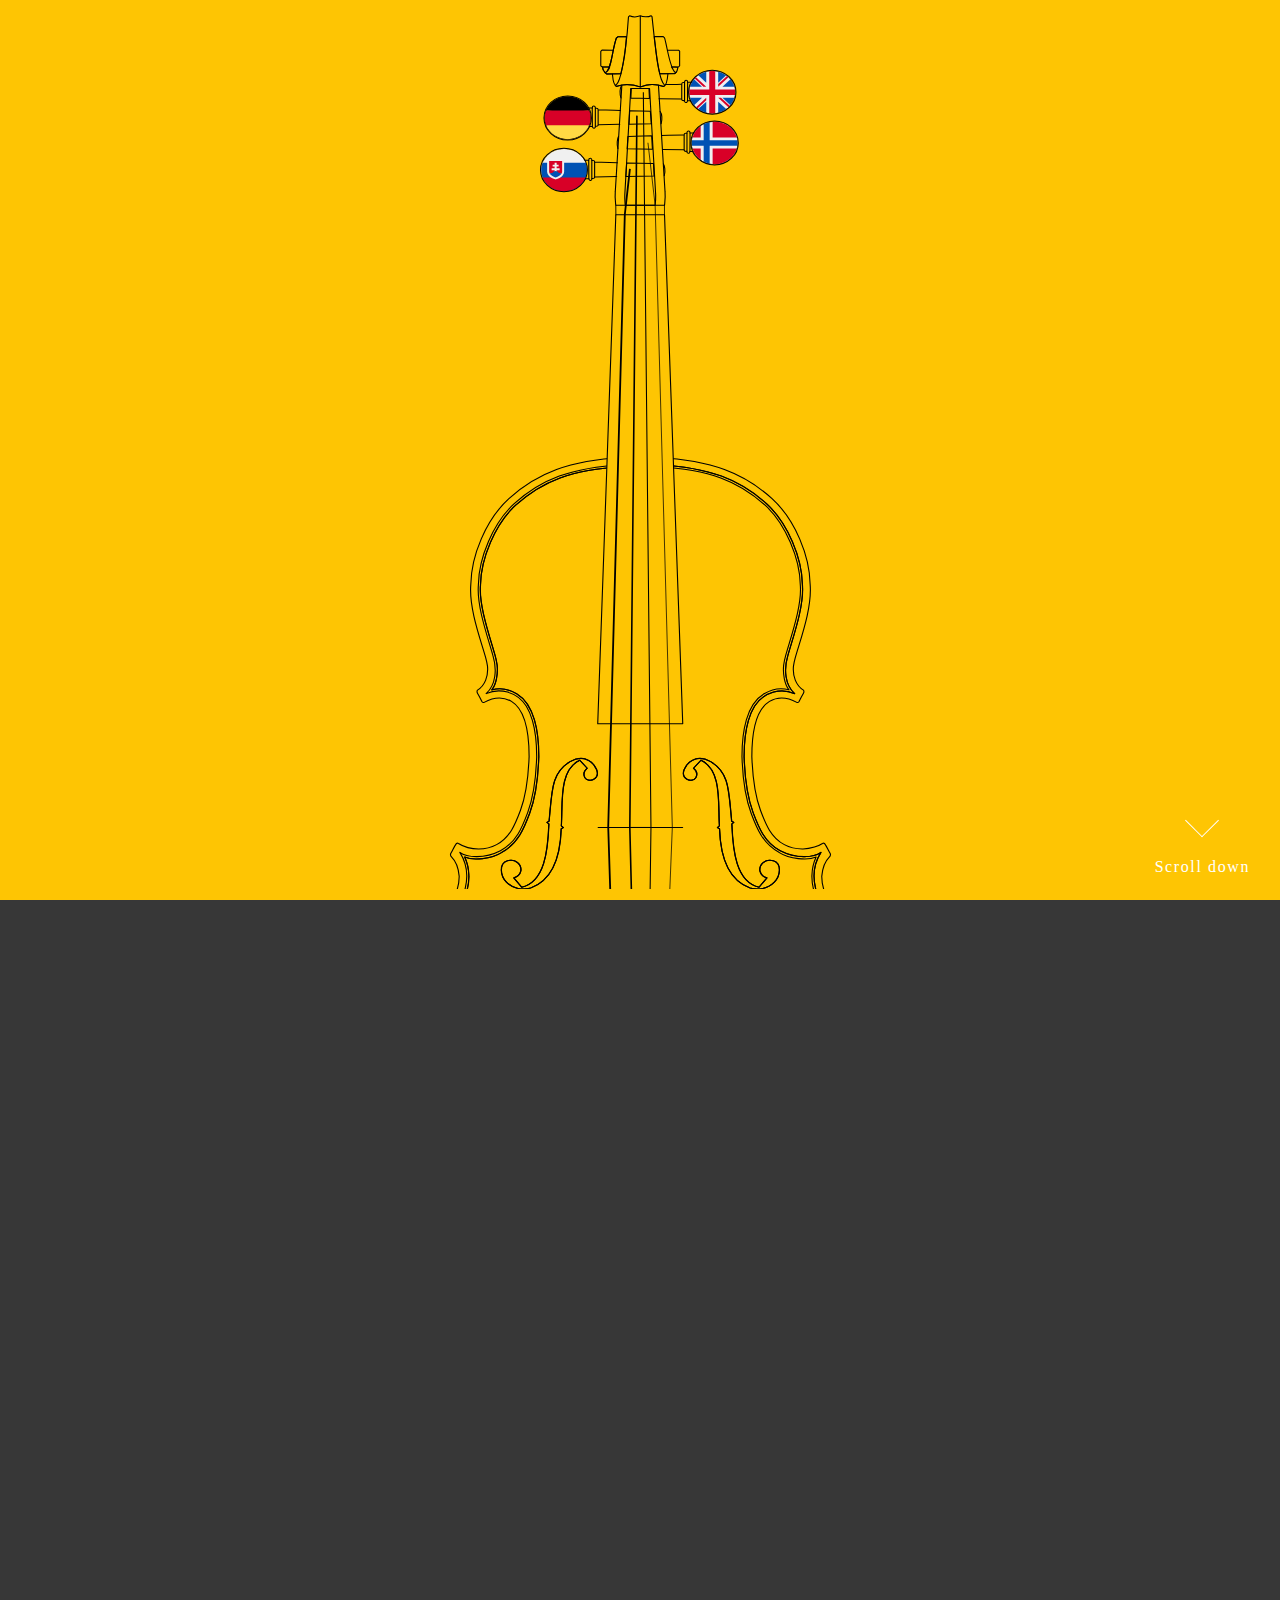
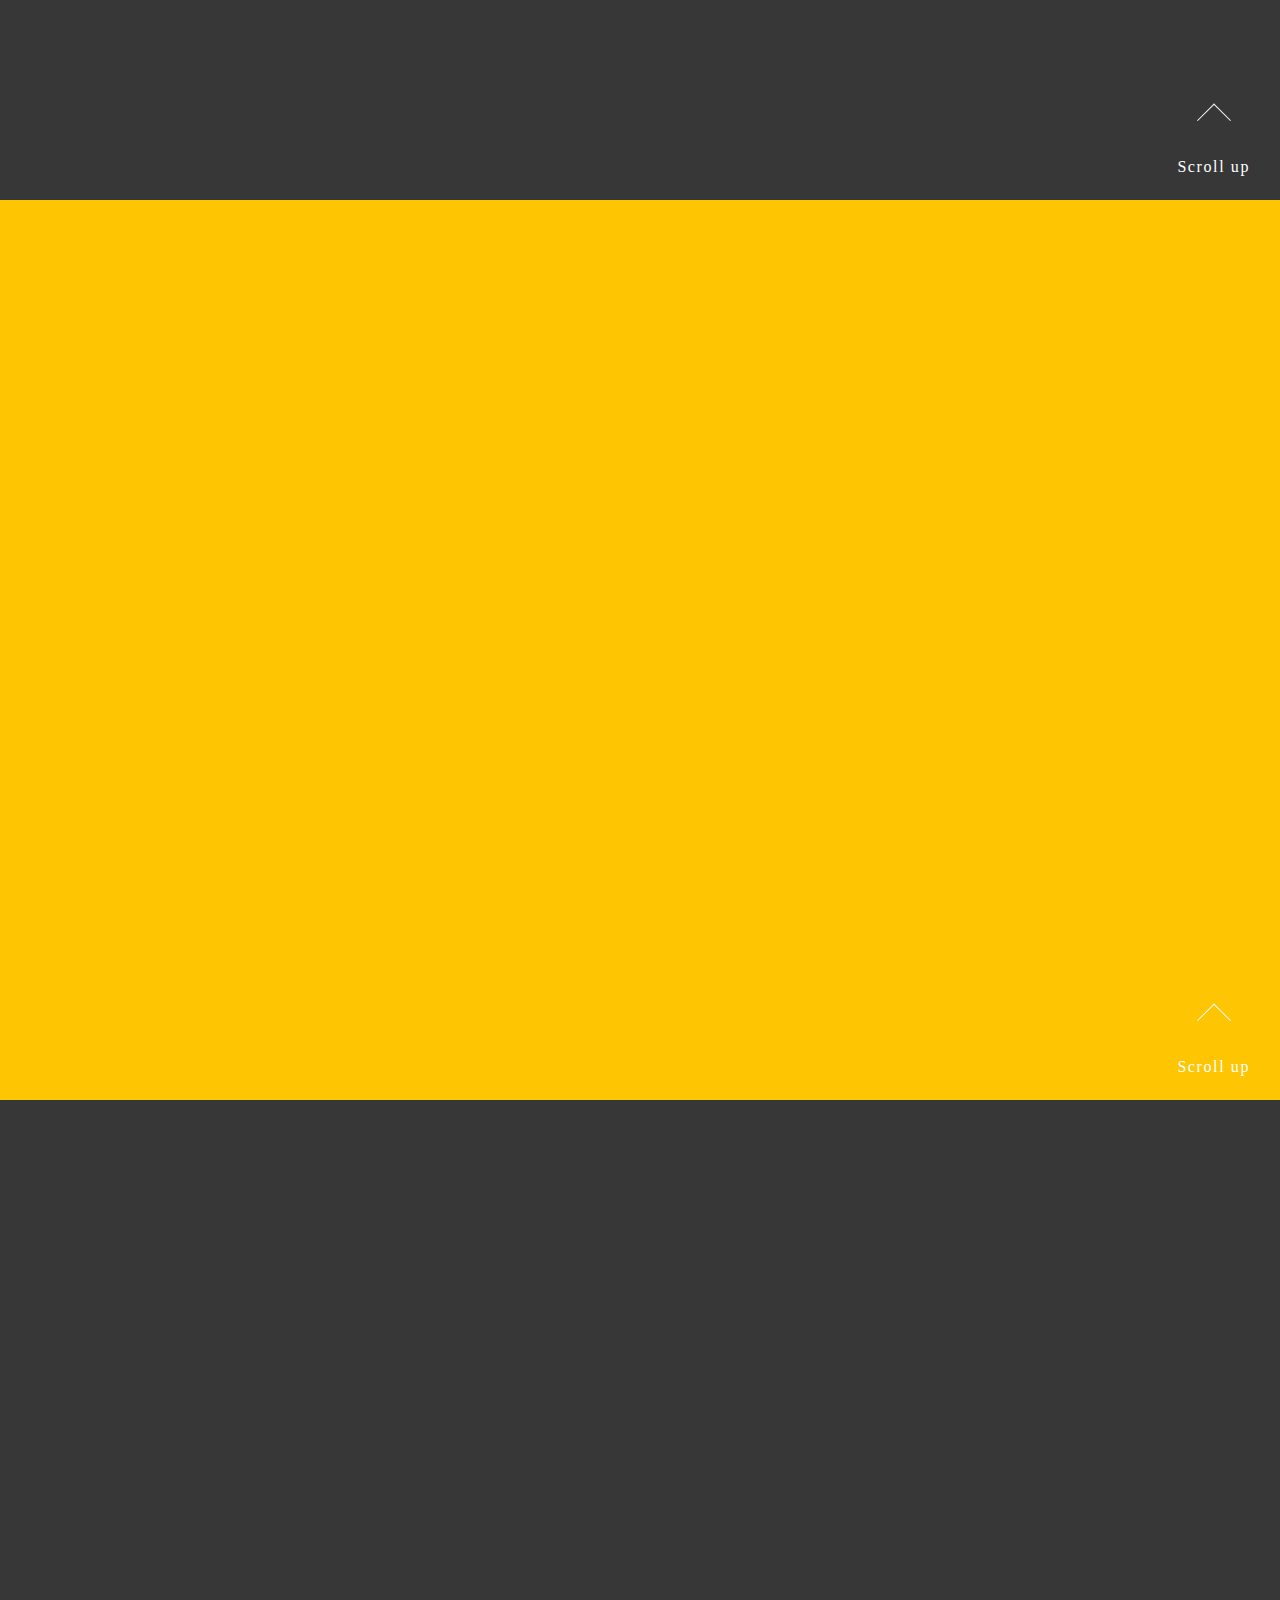
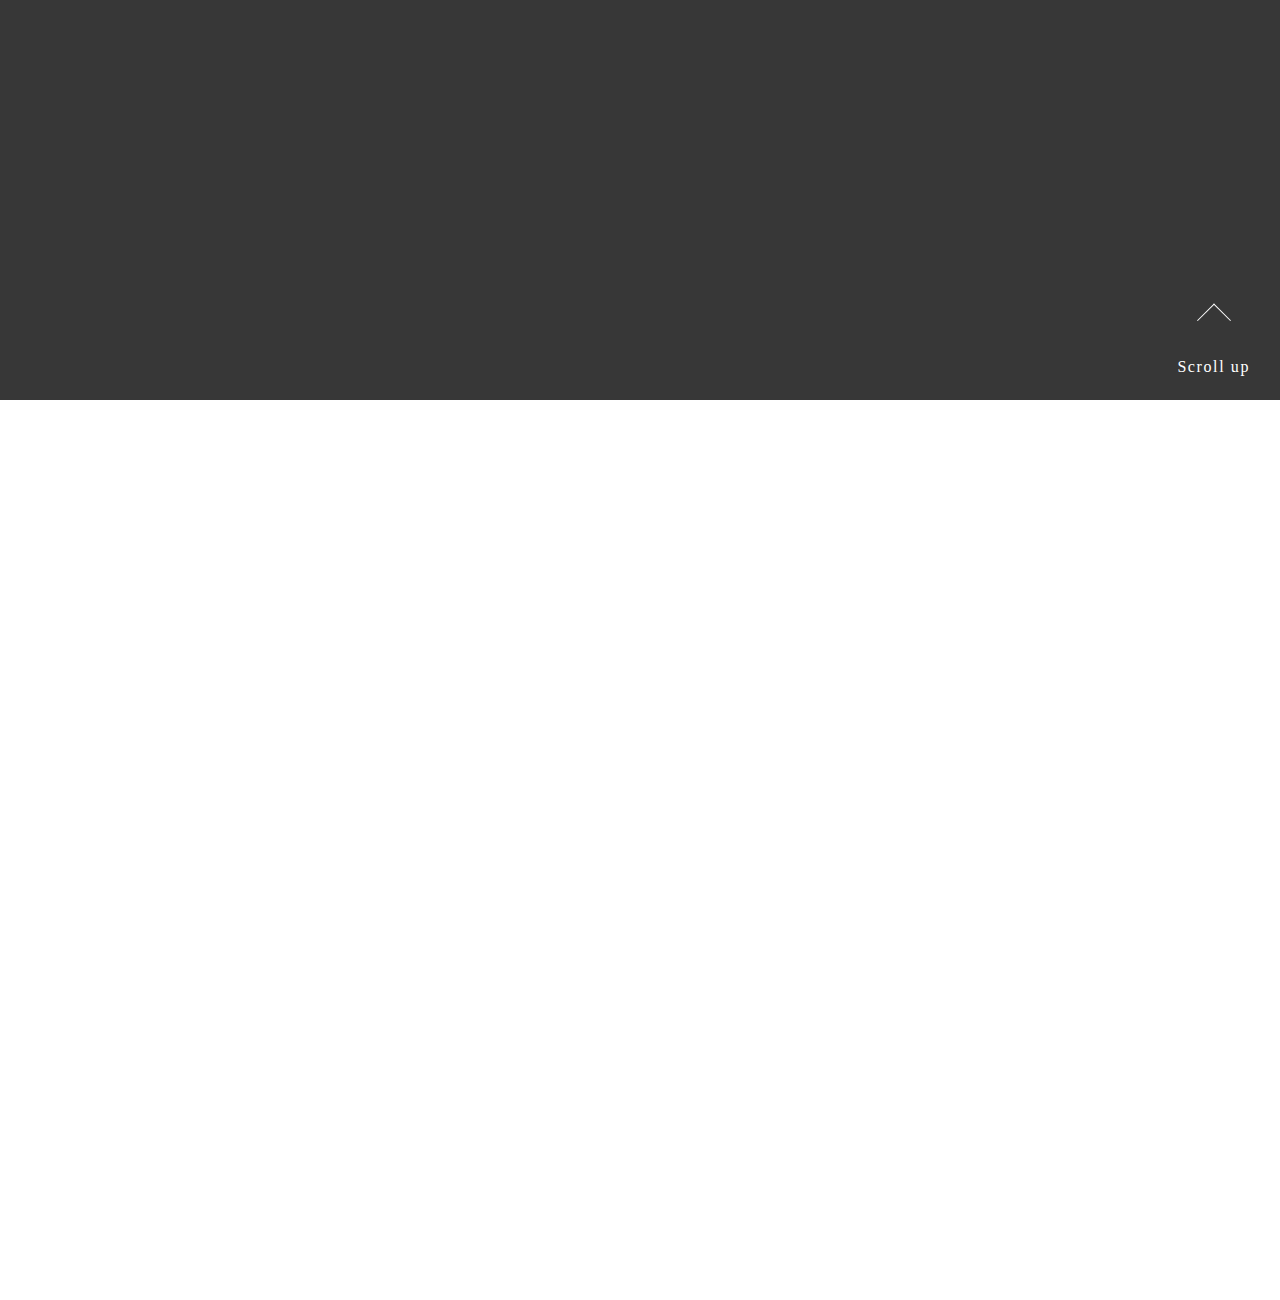
==== commit f724e95e: "Adds folder with flags, removes one f hole from background" ====
--- a/violin_page.html
+++ b/violin_page.html
@@ -107,1096 +107,1175 @@
   <section id="section-one" class="demo">
     <a href="#section-two">
       <span></span>Scroll down</a>
+
     <div id="container">
-      <svg width="100%" viewbox="0 -29 721 1670">
-        <metadata id="metadata300">
-          <rdf:RDF>
-            <cc:Work rdf:about="">
-              <dc:format>image/svg+xml</dc:format>
-              <dc:type rdf:resource="http://purl.org/dc/dcmitype/StillImage" />
-              <dc:title />
-            </cc:Work>
-          </rdf:RDF>
-        </metadata>
-        <sodipodi:namedview pagecolor="#ffffff" bordercolor="#666666" borderopacity="1" objecttolerance="10" gridtolerance="10" guidetolerance="10"
-          inkscape:pageopacity="0" inkscape:pageshadow="2" inkscape:window-width="1366" inkscape:window-height="706" id="namedview298"
-          showgrid="false" fit-margin-top="0" fit-margin-left="0" fit-margin-right="0" fit-margin-bottom="0" inkscape:zoom="0.417193"
-          inkscape:cx="-4.1744966" inkscape:cy="1019.5222" inkscape:window-x="-8" inkscape:window-y="-8" inkscape:window-maximized="1"
-          inkscape:current-layer="layer1" />
-        <defs id="defs2818">
-          <inkscape:perspective sodipodi:type="inkscape:persp3d" inkscape:vp_x="0 : 52618109 : 1" inkscape:vp_y="0 : 100000000 : 0"
-            inkscape:vp_z="74409450 : 52618109 : 1" inkscape:persp3d-origin="37204725 : 35078739 : 1" id="perspective2824" />
-          <inkscape:perspective id="perspective4288" inkscape:persp3d-origin="50000.001 : 33333.333 : 1" inkscape:vp_z="100000 : 50000 : 1"
-            inkscape:vp_y="0 : 100000000 : 0" inkscape:vp_x="0 : 50000 : 1" sodipodi:type="inkscape:persp3d" />
-          <inkscape:perspective id="perspective2929" inkscape:persp3d-origin="50000.001 : 33333.333 : 1" inkscape:vp_z="100000 : 50000 : 1"
-            inkscape:vp_y="0 : 100000000 : 0" inkscape:vp_x="0 : 50000 : 1" sodipodi:type="inkscape:persp3d" />
-          <inkscape:perspective id="perspective2927" inkscape:persp3d-origin="50000.001 : 33333.333 : 1" inkscape:vp_z="100000 : 50000 : 1"
-            inkscape:vp_y="0 : 100000000 : 0" inkscape:vp_x="0 : 50000 : 1" sodipodi:type="inkscape:persp3d" />
-          <inkscape:perspective id="perspective3821" inkscape:persp3d-origin="50000.001 : 33333.333 : 1" inkscape:vp_z="100000 : 50000 : 1"
-            inkscape:vp_y="0 : 100000000 : 0" inkscape:vp_x="0 : 50000 : 1" sodipodi:type="inkscape:persp3d" />
-          <inkscape:perspective id="perspective3994" inkscape:persp3d-origin="50000.001 : 33333.333 : 1" inkscape:vp_z="100000 : 50000 : 1"
-            inkscape:vp_y="0 : 100000000 : 0" inkscape:vp_x="0 : 50000 : 1" sodipodi:type="inkscape:persp3d" />
-          <inkscape:perspective id="perspective4167" inkscape:persp3d-origin="50000.001 : 33333.333 : 1" inkscape:vp_z="100000 : 50000 : 1"
-            inkscape:vp_y="0 : 100000000 : 0" inkscape:vp_x="0 : 50000 : 1" sodipodi:type="inkscape:persp3d" />
-          <clipPath clipPathUnits="userSpaceOnUse" id="clipPath3980">
-            <rect style="fill:none;stroke:none" id="rect3982" width="468.57712" height="564.42242" x="145.435" y="-384.58627" ry="234.28856"
-            />
-          </clipPath>
-          <clipPath clipPathUnits="userSpaceOnUse" id="clipPath3984">
-            <rect style="fill:none;stroke:none" id="rect3986" width="3158.3469" height="3804.3723" x="-3071.0244" y="-1438.0817" transform="rotate(-90)"
-              ry="1579.1735" />
-          </clipPath>
-          <clipPath clipPathUnits="userSpaceOnUse" id="clipPath3988">
-            <rect style="fill:none;stroke:none" id="rect3990" width="468.57712" height="564.42242" x="-3604.7029" y="-2552.4089" ry="234.28856"
-            />
-          </clipPath>
-          <clipPath clipPathUnits="userSpaceOnUse" id="clipPath3992">
-            <rect style="fill:none;stroke:none" id="rect3994" width="468.57712" height="564.42242" x="-3604.7029" y="-2552.4089" ry="234.28856"
-            />
-          </clipPath>
-          <clipPath clipPathUnits="userSpaceOnUse" id="clipPath3996">
-            <rect style="fill:none;stroke:none" id="rect3998" width="468.57712" height="564.42242" x="-3604.7029" y="-2552.4089" ry="234.28856"
-            />
-          </clipPath>
-          <clipPath clipPathUnits="userSpaceOnUse" id="clipPath4000">
-            <rect style="fill:none;stroke:none" id="rect4002" width="468.57712" height="564.42242" x="-3604.7029" y="-2552.4089" ry="234.28856"
-            />
-          </clipPath>
-          <clipPath clipPathUnits="userSpaceOnUse" id="clipPath4004">
-            <rect style="fill:none;stroke:none" id="rect4006" width="468.57712" height="564.42242" x="-3604.7029" y="-2552.4089" ry="234.28856"
-            />
-          </clipPath>
-          <clipPath clipPathUnits="userSpaceOnUse" id="clipPath4008">
-            <rect style="fill:none;stroke:none" id="rect4010" width="468.57712" height="564.42242" x="-3604.7029" y="-2552.4089" ry="234.28856"
-            />
-          </clipPath>
-          <clipPath clipPathUnits="userSpaceOnUse" id="clipPath4012">
-            <rect style="fill:none;stroke:none" id="rect4014" width="468.57712" height="564.42242" x="-3604.7029" y="-2552.4089" ry="234.28856"
-            />
-          </clipPath>
-          <clipPath clipPathUnits="userSpaceOnUse" id="clipPath4016">
-            <rect style="fill:none;stroke:none" id="rect4018" width="468.57712" height="564.42242" x="-3604.7029" y="-2552.4089" ry="234.28856"
-            />
-          </clipPath>
-          <clipPath clipPathUnits="userSpaceOnUse" id="clipPath4020">
-            <rect style="fill:none;stroke:none" id="rect4022" width="468.57712" height="564.42242" x="-3604.7029" y="-2552.4089" ry="234.28856"
-            />
-          </clipPath>
-          <clipPath clipPathUnits="userSpaceOnUse" id="clipPath4024">
-            <rect style="fill:none;stroke:none" id="rect4026" width="3158.3469" height="3804.3723" x="-3208.3416" y="-1356.0388" transform="rotate(-90)"
-              ry="1579.1735" />
-          </clipPath>
-          <clipPath clipPathUnits="userSpaceOnUse" id="clipPath4028">
-            <rect style="fill:none;stroke:none" id="rect4030" width="3158.3469" height="3804.3723" x="-3069.6594" y="-796.01483" transform="rotate(-90)"
-              ry="1579.1735" />
-          </clipPath>
-          <clipPath clipPathUnits="userSpaceOnUse" id="clipPath4032">
-            <rect style="fill:none;stroke:none" id="rect4034" width="468.57712" height="564.42242" x="-3604.7029" y="-2552.4089" ry="234.28856"
-            />
-          </clipPath>
-          <clipPath clipPathUnits="userSpaceOnUse" id="clipPath4036">
-            <rect style="fill:none;stroke:none" id="rect4038" width="468.57712" height="564.42242" x="-3604.7029" y="-2552.4089" ry="234.28856"
-            />
-          </clipPath>
-          <clipPath clipPathUnits="userSpaceOnUse" id="clipPath4040">
-            <rect style="fill:none;stroke:none" id="rect4042" width="468.57712" height="564.42242" x="-3604.7029" y="-2552.4089" ry="234.28856"
-            />
-          </clipPath>
-          <clipPath clipPathUnits="userSpaceOnUse" id="clipPath4044">
-            <rect style="fill:none;stroke:none" id="rect4046" width="468.57712" height="564.42242" x="-3604.7029" y="-2552.4089" ry="234.28856"
-            />
-          </clipPath>
-          <clipPath clipPathUnits="userSpaceOnUse" id="clipPath4048">
-            <rect style="fill:none;stroke:none" id="rect4050" width="468.57712" height="564.42242" x="-3604.7029" y="-2552.4089" ry="234.28856"
-            />
-          </clipPath>
-          <clipPath clipPathUnits="userSpaceOnUse" id="clipPath4052">
-            <rect style="fill:none;stroke:none" id="rect4054" width="468.57712" height="564.42242" x="-3604.7029" y="-2552.4089" ry="234.28856"
-            />
-          </clipPath>
-          <clipPath clipPathUnits="userSpaceOnUse" id="clipPath4056">
-            <rect style="fill:none;stroke:none" id="rect4058" width="468.57712" height="564.42242" x="-3604.7029" y="-2552.4089" ry="234.28856"
-            />
-          </clipPath>
-          <clipPath clipPathUnits="userSpaceOnUse" id="clipPath4060">
-            <rect style="fill:none;stroke:none" id="rect4062" width="468.57712" height="564.42242" x="-3604.7029" y="-2552.4089" ry="234.28856"
-            />
-          </clipPath>
-          <clipPath clipPathUnits="userSpaceOnUse" id="clipPath4064">
-            <rect style="fill:none;stroke:none" id="rect4066" width="468.57712" height="564.42242" x="-3604.7029" y="-2552.4089" ry="234.28856"
-            />
-          </clipPath>
-          <clipPath clipPathUnits="userSpaceOnUse" id="clipPath4068">
-            <rect style="fill:none;stroke:none" id="rect4070" width="3158.3469" height="3804.3723" x="-3180.0149" y="-713.97205" transform="rotate(-90)"
-              ry="1579.1735" />
-          </clipPath>
-          <clipPath clipPathUnits="userSpaceOnUse" id="clipPath4072">
-            <rect style="fill:none;stroke:none" id="rect4074" width="468.57712" height="564.42242" x="1526.5308" y="-4110.8545" transform="scale(-1,1)"
-              ry="234.28856" />
-          </clipPath>
-          <clipPath clipPathUnits="userSpaceOnUse" id="clipPath4076">
-            <rect style="fill:none;stroke:none" id="rect4078" width="468.57712" height="564.42242" x="-3604.7029" y="-2552.4089" ry="234.28856"
-            />
-          </clipPath>
-          <clipPath clipPathUnits="userSpaceOnUse" id="clipPath4080">
-            <rect style="fill:none;stroke:none" id="rect4082" width="468.57712" height="564.42242" x="-3604.7029" y="-2552.4089" ry="234.28856"
-            />
-          </clipPath>
-          <clipPath clipPathUnits="userSpaceOnUse" id="clipPath4084">
-            <rect style="fill:none;stroke:none" id="rect4086" width="468.57712" height="564.42242" x="-3604.7029" y="-2552.4089" ry="234.28856"
-            />
-          </clipPath>
-          <clipPath clipPathUnits="userSpaceOnUse" id="clipPath4088">
-            <rect style="fill:none;stroke:none" id="rect4090" width="468.57712" height="564.42242" x="-3604.7029" y="-2552.4089" ry="234.28856"
-            />
-          </clipPath>
-          <clipPath clipPathUnits="userSpaceOnUse" id="clipPath4092">
-            <rect style="fill:none;stroke:none" id="rect4094" width="468.57712" height="564.42242" x="-3604.7029" y="-2552.4089" ry="234.28856"
-            />
-          </clipPath>
-          <clipPath clipPathUnits="userSpaceOnUse" id="clipPath4096">
-            <rect style="fill:none;stroke:none" id="rect4098" width="468.57712" height="564.42242" x="-3604.7029" y="-2552.4089" ry="234.28856"
-            />
-          </clipPath>
-          <clipPath clipPathUnits="userSpaceOnUse" id="clipPath4100">
-            <rect style="fill:none;stroke:none" id="rect4102" width="468.57712" height="564.42242" x="-3604.7029" y="-2552.4089" ry="234.28856"
-            />
-          </clipPath>
-          <clipPath clipPathUnits="userSpaceOnUse" id="clipPath4104">
-            <rect style="fill:none;stroke:none" id="rect4106" width="468.57712" height="564.42242" x="-3604.7029" y="-2552.4089" ry="234.28856"
-            />
-          </clipPath>
-          <clipPath clipPathUnits="userSpaceOnUse" id="clipPath4108">
-            <rect style="fill:none;stroke:none" id="rect4110" width="468.57712" height="564.42242" x="-3604.7029" y="-2552.4089" ry="234.28856"
-            />
-          </clipPath>
-          <clipPath clipPathUnits="userSpaceOnUse" id="clipPath4112">
-            <rect style="fill:none;stroke:none" id="rect4114" width="468.57712" height="564.42242" x="-3604.7029" y="-2552.4089" ry="234.28856"
-            />
-          </clipPath>
-          <clipPath clipPathUnits="userSpaceOnUse" id="clipPath4116">
-            <rect style="fill:none;stroke:none" id="rect4118" width="468.57712" height="564.42242" x="-3604.7029" y="-2552.4089" ry="234.28856"
-            />
-          </clipPath>
-          <clipPath clipPathUnits="userSpaceOnUse" id="clipPath4120">
-            <rect style="fill:none;stroke:none" id="rect4122" width="468.57712" height="564.42242" x="-3604.7029" y="-2552.4089" ry="234.28856"
-            />
-          </clipPath>
-          <clipPath clipPathUnits="userSpaceOnUse" id="clipPath4124">
-            <rect style="fill:none;stroke:none" id="rect4126" width="468.57712" height="564.42242" x="-3604.7029" y="-2552.4089" ry="234.28856"
-            />
-          </clipPath>
-          <clipPath clipPathUnits="userSpaceOnUse" id="clipPath4128">
-            <rect style="fill:none;stroke:none" id="rect4130" width="468.57712" height="564.42242" x="-3604.7029" y="-2552.4089" ry="234.28856"
-            />
-          </clipPath>
-          <clipPath clipPathUnits="userSpaceOnUse" id="clipPath4132">
-            <rect style="fill:none;stroke:none" id="rect4134" width="468.57712" height="564.42242" x="-3604.7029" y="-2552.4089" ry="234.28856"
-            />
-          </clipPath>
-          <clipPath clipPathUnits="userSpaceOnUse" id="clipPath4136">
-            <rect style="fill:none;stroke:none" id="rect4138" width="468.57712" height="564.42242" x="144.2057" y="-879.64539" transform="rotate(0.06699998)"
-              ry="234.28856" />
-          </clipPath>
-          <clipPath clipPathUnits="userSpaceOnUse" id="clipPath444">
-            <rect style="fill:#000000;fill-opacity:0;stroke:#000000;stroke-opacity:1" id="rect446" width="827.75848" height="1746.8558"
-              x="-4167.166" y="-2701.7644" />
-          </clipPath>
-          <clipPath clipPathUnits="userSpaceOnUse" id="clipPath448">
-            <rect style="fill:#000000;fill-opacity:0;stroke:#000000;stroke-opacity:1" id="rect450" width="827.75848" height="1746.8558"
-              x="-4167.166" y="-2701.7644" />
-          </clipPath>
-          <clipPath clipPathUnits="userSpaceOnUse" id="clipPath452">
-            <rect style="fill:#000000;fill-opacity:0;stroke:#000000;stroke-opacity:1" id="rect454" width="827.75848" height="1746.8558"
-              x="-4167.166" y="-2701.7644" />
-          </clipPath>
-          <clipPath clipPathUnits="userSpaceOnUse" id="clipPath456">
-            <rect style="fill:#000000;fill-opacity:0;stroke:#000000;stroke-opacity:1" id="rect458" width="827.75848" height="1746.8558"
-              x="-51.085915" y="-71.979401" />
-          </clipPath>
-          <clipPath clipPathUnits="userSpaceOnUse" id="clipPath460">
-            <rect style="fill:#000000;fill-opacity:0;stroke:#000000;stroke-opacity:1" id="rect462" width="827.75848" height="1746.8558"
-              x="-4167.166" y="-2701.7644" />
-          </clipPath>
-          <clipPath clipPathUnits="userSpaceOnUse" id="clipPath464">
-            <rect style="fill:#000000;fill-opacity:0;stroke:#000000;stroke-opacity:1" id="rect466" width="827.75848" height="1746.8558"
-              x="-4167.166" y="-2701.7644" />
-          </clipPath>
-          <clipPath clipPathUnits="userSpaceOnUse" id="clipPath468">
-            <rect style="fill:#000000;fill-opacity:0;stroke:#000000;stroke-opacity:1" id="rect470" width="827.75848" height="1746.8558"
-              x="-4167.166" y="-2701.7644" />
-          </clipPath>
-          <clipPath clipPathUnits="userSpaceOnUse" id="clipPath472">
-            <rect style="fill:#000000;fill-opacity:0;stroke:#000000;stroke-opacity:1" id="rect474" width="827.75848" height="1746.8558"
-              x="-51.085915" y="-69.979401" />
-          </clipPath>
-          <clipPath clipPathUnits="userSpaceOnUse" id="clipPath476">
-            <rect style="fill:#000000;fill-opacity:0;stroke:#000000;stroke-opacity:1" id="rect478" width="827.75848" height="1746.8558"
-              x="-601.0545" y="-2323.1768" />
-          </clipPath>
-          <clipPath clipPathUnits="userSpaceOnUse" id="clipPath480">
-            <rect style="fill:#000000;fill-opacity:0;stroke:#000000;stroke-opacity:1" id="rect482" width="827.75848" height="1746.8558"
-              x="-4167.166" y="-2701.7644" />
-          </clipPath>
-          <clipPath clipPathUnits="userSpaceOnUse" id="clipPath484">
-            <rect style="fill:#000000;fill-opacity:0;stroke:#000000;stroke-opacity:1" id="rect486" width="827.75848" height="1746.8558"
-              x="-51.378315" y="-69.872307" />
-          </clipPath>
-          <clipPath clipPathUnits="userSpaceOnUse" id="clipPath488">
-            <rect style="fill:#000000;fill-opacity:0;stroke:#000000;stroke-opacity:1" id="rect490" width="827.75848" height="1746.8558"
-              x="-51.378315" y="-69.872307" />
-          </clipPath>
-          <clipPath clipPathUnits="userSpaceOnUse" id="clipPath492">
-            <rect style="fill:#000000;fill-opacity:0;stroke:#000000;stroke-opacity:1" id="rect494" width="827.75848" height="1746.8558"
-              x="-3799.6392" y="-2540.7544" />
-          </clipPath>
-          <clipPath clipPathUnits="userSpaceOnUse" id="clipPath496">
-            <rect style="fill:#000000;fill-opacity:0;stroke:#000000;stroke-opacity:1" id="rect498" width="827.75848" height="1746.8558"
-              x="-3799.6392" y="-2540.7544" />
-          </clipPath>
-          <clipPath clipPathUnits="userSpaceOnUse" id="clipPath500">
-            <rect style="fill:#000000;fill-opacity:0;stroke:#000000;stroke-opacity:1" id="rect502" width="827.75848" height="1746.8558"
-              x="-3797.6392" y="-2540.7544" />
-          </clipPath>
-          <clipPath clipPathUnits="userSpaceOnUse" id="clipPath504">
-            <rect style="fill:#000000;fill-opacity:0;stroke:#000000;stroke-opacity:1" id="rect506" width="827.75848" height="1746.8558"
-              x="-3797.6392" y="-2540.7544" />
-          </clipPath>
-          <clipPath clipPathUnits="userSpaceOnUse" id="clipPath508">
-            <rect style="fill:#000000;fill-opacity:0;stroke:#000000;stroke-opacity:1" id="rect510" width="827.75848" height="1746.8558"
-              x="-3797.6392" y="-2540.7544" />
-          </clipPath>
-          <clipPath clipPathUnits="userSpaceOnUse" id="clipPath512">
-            <rect style="fill:#000000;fill-opacity:0;stroke:#000000;stroke-opacity:1" id="rect514" width="827.75848" height="1746.8558"
-              x="-3797.6392" y="-2540.7544" />
-          </clipPath>
-          <clipPath clipPathUnits="userSpaceOnUse" id="clipPath516">
-            <rect style="fill:#000000;fill-opacity:0;stroke:#000000;stroke-opacity:1" id="rect518" width="827.75848" height="1746.8558"
-              x="-3797.6392" y="-2540.7544" />
-          </clipPath>
-          <clipPath clipPathUnits="userSpaceOnUse" id="clipPath520">
-            <rect style="fill:#000000;fill-opacity:0;stroke:#000000;stroke-opacity:1" id="rect522" width="827.75848" height="1746.8558"
-              x="-3797.6392" y="-2540.7544" />
-          </clipPath>
-          <clipPath clipPathUnits="userSpaceOnUse" id="clipPath524">
-            <rect style="fill:#000000;fill-opacity:0;stroke:#000000;stroke-width:6.74029255;stroke-opacity:1" id="rect526" width="5579.3345"
-              height="11774.319" x="-4528.6128" y="-1277.4836" transform="rotate(-90)" />
-          </clipPath>
-          <clipPath clipPathUnits="userSpaceOnUse" id="clipPath528">
-            <rect style="fill:#000000;fill-opacity:0;stroke:#000000;stroke-opacity:1" id="rect530" width="827.75848" height="1746.8558"
-              x="-3797.6392" y="-2540.7544" />
-          </clipPath>
-          <clipPath clipPathUnits="userSpaceOnUse" id="clipPath532">
-            <rect style="fill:#000000;fill-opacity:0;stroke:#000000;stroke-opacity:1" id="rect534" width="827.75848" height="1746.8558"
-              x="-3797.6392" y="-2540.7544" />
-          </clipPath>
-          <clipPath clipPathUnits="userSpaceOnUse" id="clipPath536">
-            <rect style="fill:#000000;fill-opacity:0;stroke:#000000;stroke-opacity:1" id="rect538" width="827.75848" height="1746.8558"
-              x="-3797.6392" y="-2540.7544" />
-          </clipPath>
-          <clipPath clipPathUnits="userSpaceOnUse" id="clipPath540">
-            <rect style="fill:#000000;fill-opacity:0;stroke:#000000;stroke-opacity:1" id="rect542" width="827.75848" height="1746.8558"
-              x="-3797.6392" y="-2540.7544" />
-          </clipPath>
-          <clipPath clipPathUnits="userSpaceOnUse" id="clipPath544">
-            <rect style="fill:#000000;fill-opacity:0;stroke:#000000;stroke-width:0.99855775;stroke-opacity:1" id="rect546" width="825.3725"
-              height="1746.8558" x="-3796.6138" y="-2540.7544" />
-          </clipPath>
-          <clipPath clipPathUnits="userSpaceOnUse" id="clipPath548">
-            <rect style="fill:#000000;fill-opacity:0;stroke:#000000;stroke-opacity:1" id="rect550" width="827.75848" height="1746.8558"
-              x="-3797.6392" y="-2540.7544" />
-          </clipPath>
-          <clipPath clipPathUnits="userSpaceOnUse" id="clipPath552">
-            <rect style="fill:#000000;fill-opacity:0;stroke:#000000;stroke-opacity:1" id="rect554" width="827.75848" height="1746.8558"
-              x="-3797.6392" y="-2540.7544" />
-          </clipPath>
-          <clipPath clipPathUnits="userSpaceOnUse" id="clipPath556">
-            <rect style="fill:#000000;fill-opacity:0;stroke:#000000;stroke-opacity:1" id="rect558" width="827.75848" height="1746.8558"
-              x="-3797.6392" y="-2540.7544" />
-          </clipPath>
-          <clipPath clipPathUnits="userSpaceOnUse" id="clipPath560">
-            <rect style="fill:#000000;fill-opacity:0;stroke:#000000;stroke-width:6.74029255;stroke-opacity:1" id="rect562" width="5579.3345"
-              height="11774.319" x="-4500.2861" y="-635.41687" transform="rotate(-90)" />
-          </clipPath>
-          <clipPath clipPathUnits="userSpaceOnUse" id="clipPath564">
-            <rect style="fill:#000000;fill-opacity:0;stroke:#000000;stroke-opacity:1" id="rect566" width="827.75848" height="1746.8558"
-              x="-4167.166" y="-2701.7644" />
-          </clipPath>
-          <clipPath clipPathUnits="userSpaceOnUse" id="clipPath568">
-            <rect style="fill:#000000;fill-opacity:0;stroke:#000000;stroke-opacity:1" id="rect570" width="827.75848" height="1746.8558"
-              x="-4167.166" y="-2701.7644" />
-          </clipPath>
-          <clipPath clipPathUnits="userSpaceOnUse" id="clipPath572">
-            <rect style="fill:#000000;fill-opacity:0;stroke:#000000;stroke-opacity:1" id="rect574" width="827.75848" height="1746.8558"
-              x="-4167.166" y="-2701.7644" />
-          </clipPath>
-          <clipPath clipPathUnits="userSpaceOnUse" id="clipPath576">
-            <rect style="fill:#000000;fill-opacity:0;stroke:#000000;stroke-opacity:1" id="rect578" width="827.75848" height="1746.8558"
-              x="-4167.166" y="-2701.7644" />
-          </clipPath>
-          <clipPath clipPathUnits="userSpaceOnUse" id="clipPath580">
-            <rect style="fill:#000000;fill-opacity:0;stroke:#000000;stroke-opacity:1" id="rect582" width="827.75848" height="1746.8558"
-              x="-4167.166" y="-2701.7644" />
-          </clipPath>
-          <clipPath clipPathUnits="userSpaceOnUse" id="clipPath584">
-            <rect style="fill:#000000;fill-opacity:0;stroke:#000000;stroke-opacity:1" id="rect586" width="827.75848" height="1746.8558"
-              x="-4167.166" y="-2701.7644" />
-          </clipPath>
-          <clipPath clipPathUnits="userSpaceOnUse" id="clipPath588">
-            <rect style="fill:#000000;fill-opacity:0;stroke:#000000;stroke-opacity:1" id="rect590" width="827.75848" height="1746.8558"
-              x="-4167.166" y="-2701.7644" />
-          </clipPath>
-          <clipPath clipPathUnits="userSpaceOnUse" id="clipPath592">
-            <rect style="fill:#000000;fill-opacity:0;stroke:#000000;stroke-opacity:1" id="rect594" width="827.75848" height="1746.8558"
-              x="-4167.166" y="-2701.7644" />
-          </clipPath>
-          <clipPath clipPathUnits="userSpaceOnUse" id="clipPath596">
-            <rect style="fill:#000000;fill-opacity:0;stroke:#000000;stroke-opacity:1" id="rect598" width="827.75848" height="1746.8558"
-              x="-4167.166" y="-2701.7644" transform="matrix(0,1,1,0,0,0)" />
-          </clipPath>
-          <clipPath clipPathUnits="userSpaceOnUse" id="clipPath600">
-            <rect style="fill:#000000;fill-opacity:0;stroke:#000000;stroke-opacity:1" id="rect602" width="827.75848" height="1746.8558"
-              x="-4167.166" y="-2701.7644" />
-          </clipPath>
-          <clipPath clipPathUnits="userSpaceOnUse" id="clipPath604">
-            <rect style="fill:#000000;fill-opacity:0;stroke:#000000;stroke-opacity:1" id="rect606" width="827.75848" height="1746.8558"
-              x="-4167.166" y="-2701.7644" />
-          </clipPath>
-          <clipPath clipPathUnits="userSpaceOnUse" id="clipPath608">
-            <rect style="fill:#000000;fill-opacity:0;stroke:#000000;stroke-opacity:1" id="rect610" width="827.75848" height="1746.8558"
-              x="-4167.166" y="-2701.7644" />
-          </clipPath>
-          <clipPath clipPathUnits="userSpaceOnUse" id="clipPath612">
-            <rect style="fill:#000000;fill-opacity:0;stroke:#000000;stroke-opacity:1" id="rect614" width="827.75848" height="1746.8558"
-              x="-4167.166" y="-2701.7644" />
-          </clipPath>
-          <clipPath clipPathUnits="userSpaceOnUse" id="clipPath616">
-            <rect style="fill:#000000;fill-opacity:0;stroke:#000000;stroke-opacity:1" id="rect618" width="827.75848" height="1746.8558"
-              x="-4167.166" y="-2701.7644" />
-          </clipPath>
-          <clipPath clipPathUnits="userSpaceOnUse" id="clipPath620">
-            <rect style="fill:#000000;fill-opacity:0;stroke:#000000;stroke-opacity:1" id="rect622" width="827.75848" height="1746.8558"
-              x="-4167.166" y="-2701.7644" />
-          </clipPath>
-          <clipPath clipPathUnits="userSpaceOnUse" id="clipPath624">
-            <rect style="fill:#000000;fill-opacity:0;stroke:#000000;stroke-opacity:1" id="rect626" width="827.75848" height="1746.8558"
-              x="-4167.166" y="-2701.7644" />
-          </clipPath>
-          <clipPath clipPathUnits="userSpaceOnUse" id="clipPath628">
-            <rect style="fill:#000000;fill-opacity:0;stroke:#000000;stroke-opacity:1" id="rect630" width="827.75848" height="1746.8558"
-              x="-4167.166" y="-2701.7644" />
-          </clipPath>
-          <clipPath clipPathUnits="userSpaceOnUse" id="clipPath632">
-            <rect style="fill:#000000;fill-opacity:0;stroke:#000000;stroke-opacity:1" id="rect634" width="827.75848" height="1746.8558"
-              x="-4167.166" y="-2701.7644" transform="matrix(0,1,1,0,0,0)" />
-          </clipPath>
-          <clipPath clipPathUnits="userSpaceOnUse" id="clipPath636">
-            <rect style="fill:#000000;fill-opacity:0;stroke:#000000;stroke-opacity:1" id="rect638" width="827.75848" height="1746.8558"
-              x="-3797.6392" y="-2540.7544" />
-          </clipPath>
-          <clipPath clipPathUnits="userSpaceOnUse" id="clipPath640">
-            <rect style="fill:#000000;fill-opacity:0;stroke:#000000;stroke-opacity:1" id="rect642" width="827.75848" height="1746.8558"
-              x="-3797.6392" y="-2540.7544" />
-          </clipPath>
-          <clipPath clipPathUnits="userSpaceOnUse" id="clipPath644">
-            <rect style="fill:#000000;fill-opacity:0;stroke:#000000;stroke-opacity:1" id="rect646" width="827.75848" height="1746.8558"
-              x="-3797.6392" y="-2540.7544" />
-          </clipPath>
-          <clipPath clipPathUnits="userSpaceOnUse" id="clipPath648">
-            <rect style="fill:#000000;fill-opacity:0;stroke:#000000;stroke-opacity:1" id="rect650" width="827.75848" height="1746.8558"
-              x="-3797.6392" y="-2540.7544" />
-          </clipPath>
-          <clipPath clipPathUnits="userSpaceOnUse" id="clipPath652">
-            <rect style="fill:#000000;fill-opacity:0;stroke:#000000;stroke-opacity:1" id="rect654" width="827.75848" height="1746.8558"
-              x="-3797.6392" y="-2540.7544" />
-          </clipPath>
-          <clipPath clipPathUnits="userSpaceOnUse" id="clipPath656">
-            <rect style="fill:#000000;fill-opacity:0;stroke:#000000;stroke-opacity:1" id="rect658" width="827.75848" height="1746.8558"
-              x="-3797.6392" y="-2540.7544" />
-          </clipPath>
-          <clipPath clipPathUnits="userSpaceOnUse" id="clipPath660">
-            <rect style="fill:#000000;fill-opacity:0;stroke:#000000;stroke-opacity:1" id="rect662" width="827.75848" height="1746.8558"
-              x="-3797.6392" y="-2540.7544" />
-          </clipPath>
-          <clipPath clipPathUnits="userSpaceOnUse" id="clipPath664">
-            <rect style="fill:#000000;fill-opacity:0;stroke:#000000;stroke-opacity:1" id="rect666" width="827.75848" height="1746.8558"
-              x="-3797.6392" y="-2540.7544" />
-          </clipPath>
-          <clipPath clipPathUnits="userSpaceOnUse" id="clipPath668">
-            <rect style="fill:#000000;fill-opacity:0;stroke:#000000;stroke-opacity:1" id="rect670" width="827.75848" height="1746.8558"
-              x="-3797.6392" y="-2540.7544" />
-          </clipPath>
-          <clipPath clipPathUnits="userSpaceOnUse" id="clipPath672">
-            <rect style="fill:#000000;fill-opacity:0;stroke:#000000;stroke-opacity:1" id="rect674" width="827.75848" height="1746.8558"
-              x="-3797.6392" y="-2540.7544" />
-          </clipPath>
-          <clipPath clipPathUnits="userSpaceOnUse" id="clipPath676">
-            <rect style="fill:#000000;fill-opacity:0;stroke:#000000;stroke-opacity:1" id="rect678" width="827.75848" height="1746.8558"
-              x="-3797.6392" y="-2540.7544" />
-          </clipPath>
-          <clipPath clipPathUnits="userSpaceOnUse" id="clipPath680">
-            <rect style="fill:#000000;fill-opacity:0;stroke:#000000;stroke-opacity:1" id="rect682" width="827.75848" height="1746.8558"
-              x="-3797.6392" y="-2540.7544" />
-          </clipPath>
-          <clipPath clipPathUnits="userSpaceOnUse" id="clipPath684">
-            <rect style="fill:#000000;fill-opacity:0;stroke:#000000;stroke-opacity:1" id="rect686" width="827.75848" height="1746.8558"
-              x="-3797.6392" y="-2540.7544" />
-          </clipPath>
-          <clipPath clipPathUnits="userSpaceOnUse" id="clipPath688">
-            <rect style="fill:#000000;fill-opacity:0;stroke:#000000;stroke-opacity:1" id="rect690" width="827.75848" height="1746.8558"
-              x="-48.749592" y="-867.97064" transform="rotate(0.06699998)" />
-          </clipPath>
-          <clipPath clipPathUnits="userSpaceOnUse" id="clipPath312">
-            <rect style="fill:#000000;fill-opacity:0;stroke:none;stroke-opacity:1" id="rect314" width="666.98114" height="1676.6853"
-              x="-4084.0457" y="-2630.7876" />
-          </clipPath>
-          <clipPath clipPathUnits="userSpaceOnUse" id="clipPath316">
-            <rect style="fill:#000000;fill-opacity:0;stroke:none;stroke-opacity:1" id="rect318" width="666.98114" height="1676.6853"
-              x="-4084.0457" y="-2630.7876" />
-          </clipPath>
-          <clipPath clipPathUnits="userSpaceOnUse" id="clipPath320">
-            <rect style="fill:#000000;fill-opacity:0;stroke:none;stroke-opacity:1" id="rect322" width="666.98114" height="1676.6853"
-              x="-4084.0457" y="-2630.7876" />
-          </clipPath>
-          <clipPath clipPathUnits="userSpaceOnUse" id="clipPath324">
-            <rect style="fill:#000000;fill-opacity:0;stroke:none;stroke-opacity:1" id="rect326" width="666.98114" height="1676.6853"
-              x="-4084.0457" y="-2630.7876" />
-          </clipPath>
-          <clipPath clipPathUnits="userSpaceOnUse" id="clipPath328">
-            <rect style="fill:#000000;fill-opacity:0;stroke:none;stroke-opacity:1" id="rect330" width="666.98114" height="1676.6853"
-              x="-4084.0457" y="-2630.7876" />
-          </clipPath>
-          <clipPath clipPathUnits="userSpaceOnUse" id="clipPath332">
-            <rect style="fill:#000000;fill-opacity:0;stroke:none;stroke-opacity:1" id="rect334" width="666.98114" height="1676.6853"
-              x="-4084.0457" y="-2630.7876" />
-          </clipPath>
-          <clipPath clipPathUnits="userSpaceOnUse" id="clipPath336">
-            <rect style="fill:#000000;fill-opacity:0;stroke:none;stroke-opacity:1" id="rect338" width="666.98114" height="1676.6853"
-              x="-4084.0457" y="-2630.7876" />
-          </clipPath>
-          <clipPath clipPathUnits="userSpaceOnUse" id="clipPath340">
-            <rect style="fill:#000000;fill-opacity:0;stroke:none;stroke-opacity:1" id="rect342" width="666.98114" height="1676.6853"
-              x="32.034447" y="-1.0025978" />
-          </clipPath>
-          <clipPath clipPathUnits="userSpaceOnUse" id="clipPath344">
-            <rect style="fill:#000000;fill-opacity:0;stroke:none;stroke-opacity:1" id="rect346" width="666.98114" height="1676.6853"
-              x="-4084.0457" y="-2630.7876" />
-          </clipPath>
-          <clipPath clipPathUnits="userSpaceOnUse" id="clipPath348">
-            <rect style="fill:#000000;fill-opacity:0;stroke:none;stroke-opacity:1" id="rect350" width="666.98114" height="1676.6853"
-              x="-4084.0457" y="-2630.7876" />
-          </clipPath>
-          <clipPath clipPathUnits="userSpaceOnUse" id="clipPath352">
-            <rect style="fill:#000000;fill-opacity:0;stroke:none;stroke-opacity:1" id="rect354" width="666.98114" height="1676.6853"
-              x="-4084.0457" y="-2630.7876" />
-          </clipPath>
-          <clipPath clipPathUnits="userSpaceOnUse" id="clipPath356">
-            <rect style="fill:#000000;fill-opacity:0;stroke:none;stroke-opacity:1" id="rect358" width="666.98114" height="1676.6853"
-              x="32.034447" y="0.99740219" />
-          </clipPath>
-          <clipPath clipPathUnits="userSpaceOnUse" id="clipPath360">
-            <rect style="fill:#000000;fill-opacity:0;stroke:none;stroke-opacity:1" id="rect362" width="666.98114" height="1676.6853"
-              x="-517.93414" y="-2252.2" />
-          </clipPath>
-          <clipPath clipPathUnits="userSpaceOnUse" id="clipPath364">
-            <rect style="fill:#000000;fill-opacity:0;stroke:none;stroke-opacity:1" id="rect366" width="666.98114" height="1676.6853"
-              x="-4084.0457" y="-2630.7876" />
-          </clipPath>
-          <clipPath clipPathUnits="userSpaceOnUse" id="clipPath368">
-            <rect style="fill:#000000;fill-opacity:0;stroke:none;stroke-opacity:1" id="rect370" width="666.98114" height="1676.6853"
-              x="31.742046" y="1.1045022" />
-          </clipPath>
-          <clipPath clipPathUnits="userSpaceOnUse" id="clipPath372">
-            <rect style="fill:#000000;fill-opacity:0;stroke:none;stroke-opacity:1" id="rect374" width="666.98114" height="1676.6853"
-              x="31.742046" y="1.1045022" />
-          </clipPath>
-          <clipPath clipPathUnits="userSpaceOnUse" id="clipPath376">
-            <rect style="fill:#000000;fill-opacity:0;stroke:none;stroke-opacity:1" id="rect378" width="666.98114" height="1676.6853"
-              x="-3716.5188" y="-2469.7776" />
-          </clipPath>
-          <clipPath clipPathUnits="userSpaceOnUse" id="clipPath380">
-            <rect style="fill:#000000;fill-opacity:0;stroke:none;stroke-opacity:1" id="rect382" width="666.98114" height="1676.6853"
-              x="-3716.5188" y="-2469.7776" />
-          </clipPath>
-          <clipPath clipPathUnits="userSpaceOnUse" id="clipPath384">
-            <rect style="fill:#000000;fill-opacity:0;stroke:none;stroke-opacity:1" id="rect386" width="666.98114" height="1676.6853"
-              x="-3714.5188" y="-2469.7776" />
-          </clipPath>
-          <clipPath clipPathUnits="userSpaceOnUse" id="clipPath388">
-            <rect style="fill:#000000;fill-opacity:0;stroke:none;stroke-opacity:1" id="rect390" width="666.98114" height="1676.6853"
-              x="-3714.5188" y="-2469.7776" />
-          </clipPath>
-          <clipPath clipPathUnits="userSpaceOnUse" id="clipPath392">
-            <rect style="fill:#000000;fill-opacity:0;stroke:none;stroke-opacity:1" id="rect394" width="666.98114" height="1676.6853"
-              x="-3714.5188" y="-2469.7776" />
-          </clipPath>
-          <clipPath clipPathUnits="userSpaceOnUse" id="clipPath396">
-            <rect style="fill:#000000;fill-opacity:0;stroke:none;stroke-opacity:1" id="rect398" width="666.98114" height="1676.6853"
-              x="-3714.5188" y="-2469.7776" />
-          </clipPath>
-          <clipPath clipPathUnits="userSpaceOnUse" id="clipPath400">
-            <rect style="fill:#000000;fill-opacity:0;stroke:none;stroke-opacity:1" id="rect402" width="666.98114" height="1676.6853"
-              x="-3714.5188" y="-2469.7776" />
-          </clipPath>
-          <clipPath clipPathUnits="userSpaceOnUse" id="clipPath404">
-            <rect style="fill:#000000;fill-opacity:0;stroke:none;stroke-opacity:1" id="rect406" width="666.98114" height="1676.6853"
-              x="-3714.5188" y="-2469.7776" />
-          </clipPath>
-          <clipPath clipPathUnits="userSpaceOnUse" id="clipPath408">
-            <rect style="fill:#000000;fill-opacity:0;stroke:none;stroke-width:6.74029255;stroke-opacity:1" id="rect410" width="4495.6479"
-              height="11301.35" x="-3968.3572" y="-799.07922" transform="rotate(-90)" />
-          </clipPath>
-          <clipPath clipPathUnits="userSpaceOnUse" id="clipPath412">
-            <rect style="fill:#000000;fill-opacity:0;stroke:none;stroke-opacity:1" id="rect414" width="666.98114" height="1676.6853"
-              x="-3714.5188" y="-2469.7776" />
-          </clipPath>
-          <clipPath clipPathUnits="userSpaceOnUse" id="clipPath416">
-            <rect style="fill:#000000;fill-opacity:0;stroke:none;stroke-opacity:1" id="rect418" width="666.98114" height="1676.6853"
-              x="-3714.5188" y="-2469.7776" />
-          </clipPath>
-          <clipPath clipPathUnits="userSpaceOnUse" id="clipPath420">
-            <rect style="fill:#000000;fill-opacity:0;stroke:none;stroke-opacity:1" id="rect422" width="666.98114" height="1676.6853"
-              x="-3714.5188" y="-2469.7776" />
-          </clipPath>
-          <clipPath clipPathUnits="userSpaceOnUse" id="clipPath424">
-            <rect style="fill:#000000;fill-opacity:0;stroke:none;stroke-opacity:1" id="rect426" width="666.98114" height="1676.6853"
-              x="-3714.5188" y="-2469.7776" />
-          </clipPath>
-          <clipPath clipPathUnits="userSpaceOnUse" id="clipPath428">
-            <rect style="fill:#000000;fill-opacity:0;stroke:none;stroke-width:0.99855775;stroke-opacity:1" id="rect430" width="665.05859"
-              height="1676.6853" x="-3713.7329" y="-2469.7776" />
-          </clipPath>
-          <clipPath clipPathUnits="userSpaceOnUse" id="clipPath432">
-            <rect style="fill:#000000;fill-opacity:0;stroke:none;stroke-opacity:1" id="rect434" width="666.98114" height="1676.6853"
-              x="-3714.5188" y="-2469.7776" />
-          </clipPath>
-          <clipPath clipPathUnits="userSpaceOnUse" id="clipPath436">
-            <rect style="fill:#000000;fill-opacity:0;stroke:none;stroke-opacity:1" id="rect438" width="666.98114" height="1676.6853"
-              x="-3714.5188" y="-2469.7776" />
-          </clipPath>
-          <clipPath clipPathUnits="userSpaceOnUse" id="clipPath440">
-            <rect style="fill:#000000;fill-opacity:0;stroke:none;stroke-opacity:1" id="rect442" width="666.98114" height="1676.6853"
-              x="-3714.5188" y="-2469.7776" />
-          </clipPath>
-          <clipPath clipPathUnits="userSpaceOnUse" id="clipPath445">
-            <rect style="fill:#000000;fill-opacity:0;stroke:none;stroke-width:6.74029255;stroke-opacity:1" id="rect447" width="4495.6479"
-              height="11301.35" x="-3940.0303" y="-157.01241" transform="rotate(-90)" />
-          </clipPath>
-          <clipPath clipPathUnits="userSpaceOnUse" id="clipPath449">
-            <rect style="fill:#000000;fill-opacity:0;stroke:none;stroke-opacity:1" id="rect451" width="666.98114" height="1676.6853"
-              x="-4084.0457" y="-2630.7876" />
-          </clipPath>
-          <clipPath clipPathUnits="userSpaceOnUse" id="clipPath453">
-            <rect style="fill:#000000;fill-opacity:0;stroke:none;stroke-opacity:1" id="rect455" width="666.98114" height="1676.6853"
-              x="-4084.0457" y="-2630.7876" />
-          </clipPath>
-          <clipPath clipPathUnits="userSpaceOnUse" id="clipPath457">
-            <rect style="fill:#000000;fill-opacity:0;stroke:none;stroke-opacity:1" id="rect459" width="666.98114" height="1676.6853"
-              x="-4084.0457" y="-2630.7876" />
-          </clipPath>
-          <clipPath clipPathUnits="userSpaceOnUse" id="clipPath461">
-            <rect style="fill:#000000;fill-opacity:0;stroke:none;stroke-opacity:1" id="rect463" width="666.98114" height="1676.6853"
-              x="-4084.0457" y="-2630.7876" />
-          </clipPath>
-          <clipPath clipPathUnits="userSpaceOnUse" id="clipPath465">
-            <rect style="fill:#000000;fill-opacity:0;stroke:none;stroke-opacity:1" id="rect467" width="666.98114" height="1676.6853"
-              x="-4084.0457" y="-2630.7876" />
-          </clipPath>
-          <clipPath clipPathUnits="userSpaceOnUse" id="clipPath469">
-            <rect style="fill:#000000;fill-opacity:0;stroke:none;stroke-opacity:1" id="rect471" width="666.98114" height="1676.6853"
-              x="-4084.0457" y="-2630.7876" />
-          </clipPath>
-          <clipPath clipPathUnits="userSpaceOnUse" id="clipPath473">
-            <rect style="fill:#000000;fill-opacity:0;stroke:none;stroke-opacity:1" id="rect475" width="666.98114" height="1676.6853"
-              x="-4084.0457" y="-2630.7876" />
-          </clipPath>
-          <clipPath clipPathUnits="userSpaceOnUse" id="clipPath477">
-            <rect style="fill:#000000;fill-opacity:0;stroke:none;stroke-opacity:1" id="rect479" width="666.98114" height="1676.6853"
-              x="-4084.0457" y="-2630.7876" />
-          </clipPath>
-          <clipPath clipPathUnits="userSpaceOnUse" id="clipPath481">
-            <rect style="fill:#000000;fill-opacity:0;stroke:none;stroke-opacity:1" id="rect483" width="666.98114" height="1676.6853"
-              x="-4084.0457" y="-2630.7876" transform="matrix(0,1,1,0,0,0)" />
-          </clipPath>
-          <clipPath clipPathUnits="userSpaceOnUse" id="clipPath485">
-            <rect style="fill:#000000;fill-opacity:0;stroke:none;stroke-opacity:1" id="rect487" width="666.98114" height="1676.6853"
-              x="-4084.0457" y="-2630.7876" />
-          </clipPath>
-          <clipPath clipPathUnits="userSpaceOnUse" id="clipPath489">
-            <rect style="fill:#000000;fill-opacity:0;stroke:none;stroke-opacity:1" id="rect491" width="666.98114" height="1676.6853"
-              x="-4084.0457" y="-2630.7876" />
-          </clipPath>
-          <clipPath clipPathUnits="userSpaceOnUse" id="clipPath493">
-            <rect style="fill:#000000;fill-opacity:0;stroke:none;stroke-opacity:1" id="rect495" width="666.98114" height="1676.6853"
-              x="-4084.0457" y="-2630.7876" />
-          </clipPath>
-          <clipPath clipPathUnits="userSpaceOnUse" id="clipPath497">
-            <rect style="fill:#000000;fill-opacity:0;stroke:none;stroke-opacity:1" id="rect499" width="666.98114" height="1676.6853"
-              x="-4084.0457" y="-2630.7876" />
-          </clipPath>
-          <clipPath clipPathUnits="userSpaceOnUse" id="clipPath501">
-            <rect style="fill:#000000;fill-opacity:0;stroke:none;stroke-opacity:1" id="rect503" width="666.98114" height="1676.6853"
-              x="-4084.0457" y="-2630.7876" />
-          </clipPath>
-          <clipPath clipPathUnits="userSpaceOnUse" id="clipPath505">
-            <rect style="fill:#000000;fill-opacity:0;stroke:none;stroke-opacity:1" id="rect507" width="666.98114" height="1676.6853"
-              x="-4084.0457" y="-2630.7876" />
-          </clipPath>
-          <clipPath clipPathUnits="userSpaceOnUse" id="clipPath509">
-            <rect style="fill:#000000;fill-opacity:0;stroke:none;stroke-opacity:1" id="rect511" width="666.98114" height="1676.6853"
-              x="-4084.0457" y="-2630.7876" />
-          </clipPath>
-          <clipPath clipPathUnits="userSpaceOnUse" id="clipPath513">
-            <rect style="fill:#000000;fill-opacity:0;stroke:none;stroke-opacity:1" id="rect515" width="666.98114" height="1676.6853"
-              x="-4084.0457" y="-2630.7876" />
-          </clipPath>
-          <clipPath clipPathUnits="userSpaceOnUse" id="clipPath517">
-            <rect style="fill:#000000;fill-opacity:0;stroke:none;stroke-opacity:1" id="rect519" width="666.98114" height="1676.6853"
-              x="-4084.0457" y="-2630.7876" transform="matrix(0,1,1,0,0,0)" />
-          </clipPath>
-          <clipPath clipPathUnits="userSpaceOnUse" id="clipPath521">
-            <rect style="fill:#000000;fill-opacity:0;stroke:none;stroke-opacity:1" id="rect523" width="666.98114" height="1676.6853"
-              x="-3714.5188" y="-2469.7776" />
-          </clipPath>
-          <clipPath clipPathUnits="userSpaceOnUse" id="clipPath525">
-            <rect style="fill:#000000;fill-opacity:0;stroke:none;stroke-opacity:1" id="rect527" width="666.98114" height="1676.6853"
-              x="-3714.5188" y="-2469.7776" />
-          </clipPath>
-          <clipPath clipPathUnits="userSpaceOnUse" id="clipPath529">
-            <rect style="fill:#000000;fill-opacity:0;stroke:none;stroke-opacity:1" id="rect531" width="666.98114" height="1676.6853"
-              x="-3714.5188" y="-2469.7776" />
-          </clipPath>
-          <clipPath clipPathUnits="userSpaceOnUse" id="clipPath533">
-            <rect style="fill:#000000;fill-opacity:0;stroke:none;stroke-opacity:1" id="rect535" width="666.98114" height="1676.6853"
-              x="-3714.5188" y="-2469.7776" />
-          </clipPath>
-          <clipPath clipPathUnits="userSpaceOnUse" id="clipPath537">
-            <rect style="fill:#000000;fill-opacity:0;stroke:none;stroke-opacity:1" id="rect539" width="666.98114" height="1676.6853"
-              x="-3714.5188" y="-2469.7776" />
-          </clipPath>
-          <clipPath clipPathUnits="userSpaceOnUse" id="clipPath541">
-            <rect style="fill:#000000;fill-opacity:0;stroke:none;stroke-opacity:1" id="rect543" width="666.98114" height="1676.6853"
-              x="-3714.5188" y="-2469.7776" />
-          </clipPath>
-          <clipPath clipPathUnits="userSpaceOnUse" id="clipPath545">
-            <rect style="fill:#000000;fill-opacity:0;stroke:none;stroke-opacity:1" id="rect547" width="666.98114" height="1676.6853"
-              x="-3714.5188" y="-2469.7776" />
-          </clipPath>
-          <clipPath clipPathUnits="userSpaceOnUse" id="clipPath549">
-            <rect style="fill:#000000;fill-opacity:0;stroke:none;stroke-opacity:1" id="rect551" width="666.98114" height="1676.6853"
-              x="-3714.5188" y="-2469.7776" />
-          </clipPath>
-          <clipPath clipPathUnits="userSpaceOnUse" id="clipPath553">
-            <rect style="fill:#000000;fill-opacity:0;stroke:none;stroke-opacity:1" id="rect555" width="666.98114" height="1676.6853"
-              x="-3714.5188" y="-2469.7776" />
-          </clipPath>
-          <clipPath clipPathUnits="userSpaceOnUse" id="clipPath557">
-            <rect style="fill:#000000;fill-opacity:0;stroke:none;stroke-opacity:1" id="rect559" width="666.98114" height="1676.6853"
-              x="-3714.5188" y="-2469.7776" />
-          </clipPath>
-          <clipPath clipPathUnits="userSpaceOnUse" id="clipPath561">
-            <rect style="fill:#000000;fill-opacity:0;stroke:none;stroke-opacity:1" id="rect563" width="666.98114" height="1676.6853"
-              x="-3714.5188" y="-2469.7776" />
-          </clipPath>
-          <clipPath clipPathUnits="userSpaceOnUse" id="clipPath565">
-            <rect style="fill:#000000;fill-opacity:0;stroke:none;stroke-opacity:1" id="rect567" width="666.98114" height="1676.6853"
-              x="-3714.5188" y="-2469.7776" />
-          </clipPath>
-          <clipPath clipPathUnits="userSpaceOnUse" id="clipPath569">
-            <rect style="fill:#000000;fill-opacity:0;stroke:none;stroke-opacity:1" id="rect571" width="666.98114" height="1676.6853"
-              x="-3714.5188" y="-2469.7776" />
-          </clipPath>
-          <clipPath clipPathUnits="userSpaceOnUse" id="clipPath573">
-            <rect style="fill:#000000;fill-opacity:0;stroke:none;stroke-opacity:1" id="rect575" width="666.98114" height="1676.6853"
-              x="34.370537" y="-796.99384" transform="rotate(0.06699998)" />
-          </clipPath>
-        </defs>
-        <g inkscape:groupmode="layer" id="layer2" inkscape:label="image" style="display:inline" transform="translate(4453.0978,3443.69)"
-        />
-        <g inkscape:groupmode="layer" id="layer3" inkscape:label="top" style="display:inline" transform="translate(4453.0978,3443.69)"
-        />
-        <g inkscape:label="Layer 1" inkscape:groupmode="layer" id="layer1" transform="translate(4453.0978,2745.6598)" style="display:inline">
-          <g transform="matrix(1.0799993,-0.00116937,0.00126292,0.99999932,-4490.2176,-1954.1327)" style="display:inline;fill:none;stroke:#000000;stroke-width:1;stroke-miterlimit:4;stroke-dasharray:none;stroke-opacity:1"
-            id="g9779" clip-path="url(#clipPath573)">
-            <path inkscape:connector-curvature="0" style="fill:none;stroke:#000000;stroke-width:1;stroke-linecap:round;stroke-linejoin:round;stroke-miterlimit:4;stroke-dasharray:none;stroke-dashoffset:0;stroke-opacity:1"
-              d="m 342.97341,-434.83335 c -0.77721,-12.47032 -0.97118,-11.88383 -0.69032,-19.52189 l 10.62614,-199.62182 32.62067,-0.0318 10.40907,199.73662 c 0.20451,8.10126 -0.24095,13.22098 -0.91601,19.69719 z"
-              id="path9784" sodipodi:nodetypes="ccccccc" />
-          </g>
-          <path inkscape:connector-curvature="0" style="display:inline;fill:none;stroke:#000000;stroke-width:1;stroke-linecap:round;stroke-linejoin:round;stroke-miterlimit:4;stroke-dasharray:none;stroke-dashoffset:0;stroke-opacity:1"
-            d="m -3348.6324,-2333.265 11.4446,200.2815 c 0.7684,9.635 -0.2296,16.9491 -0.8351,25.14 l -42.1621,0.051" id="path3910"
-            sodipodi:nodetypes="cccc" clip-path="url(#clipPath569)" transform="matrix(1.08,0,0,1,-441.41748,-281.3491)" />
-          <path sodipodi:nodetypes="cccc" id="path8764" d="m -3412.281,-2333.265 -11.4445,200.2815 c -0.7685,9.635 0.2295,16.9491 0.835,25.14 l 42.1622,0.051"
-            style="display:inline;fill:none;stroke:#000000;stroke-width:1;stroke-linecap:round;stroke-linejoin:round;stroke-miterlimit:4;stroke-dasharray:none;stroke-dashoffset:0;stroke-opacity:1"
-            inkscape:connector-curvature="0" clip-path="url(#clipPath565)" transform="matrix(1.08,0,0,1,-441.41748,-281.3491)"
-          />
-          <path inkscape:connector-curvature="0" style="display:inline;fill:none;stroke:#000000;stroke-width:1;stroke-linecap:round;stroke-linejoin:round;stroke-miterlimit:4;stroke-dasharray:none;stroke-dashoffset:0;stroke-opacity:1"
-            d="m -3338.1255,-2089.1853 -0.035,-18.8104 m -84.6981,0.5994 0.1472,18.3738" id="path3912" sodipodi:nodetypes="cccc"
-            clip-path="url(#clipPath561)" transform="matrix(1.08,0,0,1,-441.41748,-281.3491)" />
-          <path inkscape:connector-curvature="0" style="display:inline;fill:none;stroke:#000000;stroke-width:1;stroke-linecap:round;stroke-linejoin:round;stroke-miterlimit:4;stroke-dasharray:none;stroke-dashoffset:0;stroke-opacity:1"
-            d="m -3428.6439,-2354.3128 c 0.7135,8.2157 0.8866,20.3866 7.3381,23.2863 16.2583,-7.0603 33.8763,-1.6188 41.0887,0.8892 13.9081,-5.2134 24.2991,-6.5492 40.347,-0.6957 5.7741,-2.1695 6.861,-12.8192 7.6572,-23.6572"
-            id="path4063" sodipodi:nodetypes="ccccc" clip-path="url(#clipPath557)" transform="matrix(1.08,0,0,1,-441.41748,-281.3491)"
-          />
-          <path inkscape:connector-curvature="0" style="display:inline;fill:none;stroke:#000000;stroke-width:1;stroke-linecap:round;stroke-linejoin:round;stroke-miterlimit:4;stroke-dasharray:none;stroke-dashoffset:0;stroke-opacity:1"
-            d="m -3423.6656,-2333.2905 c 0.9344,-0.5245 1.8659,-1.4586 2.2203,-1.7763 8.6155,-7.7232 15.3914,-65.7852 18.4409,-96.075 l 2.2531,-30.5629 1.9111,-1.9862 c 8.4023,4.1692 16.3434,1.0535 18.6244,0.092 4.3429,2.1985 13.9715,2.8737 18.6606,-0.2118 l 1.7142,1.6783 4.3137,43.238 c 2.6264,20.0752 5.8294,56.5269 11.8381,74.4303 1.6107,4.7992 3.9332,9.6687 6.0538,11.5759 l -1.8563,2.0009 c -14.6362,-5.3702 -28.3152,-4.5827 -40.2903,0.6804 -12.0776,-4.1818 -25.4536,-5.9111 -42.297,-1.0911 z"
-            id="path4065" sodipodi:nodetypes="cscccccccsccccc" clip-path="url(#clipPath553)" transform="matrix(1.08,0,0,1,-441.41748,-281.3491)"
-          />
-          <path inkscape:connector-curvature="0" style="display:inline;fill:none;stroke:#000000;stroke-width:1;stroke-linecap:round;stroke-linejoin:round;stroke-miterlimit:4;stroke-dasharray:none;stroke-dashoffset:0;stroke-opacity:1"
-            d="m -3355.8823,-2424.5619 15.5679,-0.057 2.2411,2.2401 0.4266,1.6816 c 5.3796,21.5069 8.9254,56.6507 18.5996,64 2.9716,-1.1747 3.5312,-6.6269 4.2113,-10.2232 l -11.0689,-1.0007 c 2.1905,4.3367 4.0032,9.8072 7.1836,11.1745 l -1.5964,1.5964 -25.9409,0.3991 c -5.4261,-19.5735 -7.2517,-45.1479 -9.6239,-69.8111 z"
-            id="path3932" sodipodi:nodetypes="ccccccccccc" clip-path="url(#clipPath549)" transform="matrix(1.08,0,0,1,-441.41748,-281.3491)"
-          />
-          <path inkscape:connector-curvature="0" style="display:inline;fill:none;stroke:#000000;stroke-width:1;stroke-linecap:round;stroke-linejoin:round;stroke-miterlimit:4;stroke-dasharray:none;stroke-dashoffset:0;stroke-opacity:1"
-            d="m -3325.5935,-2367.5371 11.5171,0.01 2.2529,-2.2386 0.015,-27.3611 -1.9616,-2.0184 -19.274,0.036" id="path3934"
-            sodipodi:nodetypes="cccccc" clip-path="url(#clipPath545)" transform="matrix(1.08,0,0,1,-441.41748,-281.3491)" />
-          <path inkscape:connector-curvature="0" style="display:inline;fill:none;stroke:#000000;stroke-width:1;stroke-linecap:round;stroke-linejoin:round;stroke-miterlimit:4;stroke-dasharray:none;stroke-dashoffset:0;stroke-opacity:1"
-            d="m -3427.3959,-2399.1589 -19.397,-0.017 -2.1143,2.1225 c 0.079,8.1723 -0.06,18.8938 0.047,27.3824 l 2.1185,2.0488 12.449,0.027"
-            id="path3924" sodipodi:nodetypes="cccccc" clip-path="url(#clipPath541)" transform="matrix(1.08,0,0,1,-441.41748,-281.3491)"
-          />
-          <path sodipodi:nodetypes="ccccc" id="path9870" d="m -3404.3302,-2424.3201 -15.0157,0.029 -2.4329,2.3433 c -7.573,22.5904 -8.6294,61.7353 -19.4359,65.2015 -2.8737,-3.2515 -4.6447,-6.3681 -4.7342,-10.8662"
-            style="display:inline;fill:none;stroke:#000000;stroke-width:1;stroke-linecap:round;stroke-linejoin:round;stroke-miterlimit:4;stroke-dasharray:none;stroke-dashoffset:0;stroke-opacity:1"
-            inkscape:connector-curvature="0" clip-path="url(#clipPath537)" transform="matrix(1.08,0,0,1,-441.41748,-281.3491)"
-          />
-          <path inkscape:connector-curvature="0" style="display:inline;fill:none;stroke:#000000;stroke-width:1;stroke-linecap:round;stroke-linejoin:round;stroke-miterlimit:4;stroke-dasharray:none;stroke-dashoffset:0;stroke-opacity:1"
-            d="m -3317.8927,-2357.4272 -2.472,2.5661 -25.4526,-0.027" id="path4069" sodipodi:nodetypes="ccc" clip-path="url(#clipPath533)"
-            transform="matrix(1.08,0,0,1,-441.41748,-281.3491)" />
-          <path inkscape:connector-curvature="0" style="display:inline;fill:none;stroke:#000000;stroke-width:1;stroke-linecap:round;stroke-linejoin:round;stroke-miterlimit:4;stroke-dasharray:none;stroke-dashoffset:0;stroke-opacity:1"
-            d="m -3404.3302,-2424.3201 -15.0157,0.029 -2.4329,2.3433 c -7.573,22.5904 -8.6294,61.7353 -19.4359,65.2015 -2.8737,-3.2515 -4.6447,-6.3681 -4.7342,-10.8662 l 12.094,0.1339 c 1.5128,0.017 -3.8675,10.1948 -7.387,10.3335 l 2.7936,3.1928 24.3445,-0.7982 c 5.4256,-21.564 8.6047,-44.8129 9.7736,-69.5693 z"
-            id="path3922" sodipodi:nodetypes="cccccscccc" clip-path="url(#clipPath529)" transform="matrix(1.08,0,0,1,-441.41748,-281.3491)"
-          />
-          <path inkscape:connector-curvature="0" style="display:inline;fill:none;stroke:#000000;stroke-width:1;stroke-linecap:round;stroke-linejoin:round;stroke-miterlimit:4;stroke-dasharray:none;stroke-dashoffset:0;stroke-opacity:1"
-            d="m -3441.5493,-2357.1265 2.4998,2.4717 24.8001,-0.01" id="path4067" sodipodi:nodetypes="ccc" clip-path="url(#clipPath525)"
-            transform="matrix(1.08,0,0,1,-441.41748,-281.3491)" />
-          <path inkscape:connector-curvature="0" style="display:inline;fill:none;stroke:#000000;stroke-width:1;stroke-linecap:round;stroke-linejoin:round;stroke-miterlimit:4;stroke-dasharray:none;stroke-dashoffset:0;stroke-opacity:1"
-            d="m -3380.2136,-2462.8344 0.017,132.21" id="path9238" sodipodi:nodetypes="cc" clip-path="url(#clipPath521)" transform="matrix(1.08,0,0,1,-441.41748,-281.3491)"
-          />
-          <path style="display:inline;fill:none;stroke:#000000;stroke-width:1;stroke-linecap:round;stroke-linejoin:round;stroke-miterlimit:4;stroke-dasharray:none;stroke-dashoffset:0;stroke-opacity:1"
-            d="m -2295.4838,-3882.1458 a 39.376347,39.376347 0 0 1 -39.3763,39.3764 39.376347,39.376347 0 0 1 -39.3764,-39.3764 39.376347,39.376347 0 0 1 39.3764,-39.3763 39.376347,39.376347 0 0 1 39.3763,39.3763 z"
-            id="path4180" inkscape:connector-curvature="0" transform="matrix(0,1,1.08,0,-42.328473,-120.33898)" clip-path="url(#clipPath517)"
-          />
-          <path inkscape:connector-curvature="0" sodipodi:nodetypes="ccccc" id="path4184" d="m -3839.3876,-2353.5641 c -0.013,-4.7582 5.5654,-4.805 5.361,0 v 34.7395 c 0.8108,3.0534 -4.3046,5.8777 -5.1649,0 z"
-            style="display:inline;fill:none;stroke:#000000;stroke-width:1;stroke-linecap:round;stroke-linejoin:round;stroke-miterlimit:4;stroke-dasharray:none;stroke-dashoffset:0;stroke-opacity:1"
-            clip-path="url(#clipPath513)" transform="matrix(1.08,0,0,1,-42.328473,-120.33898)" />
-          <path inkscape:connector-curvature="0" sodipodi:nodetypes="cccc" id="path4186" d="m -3833.6857,-2319.1481 c 3.657,0.4936 4.5854,-0.946 4.5578,-3.0405 v -27.3298 c -0.027,-4.0803 -2.2676,-3.6501 -4.5671,-3.6178"
-            style="display:inline;fill:none;stroke:#000000;stroke-width:1;stroke-linecap:round;stroke-linejoin:round;stroke-miterlimit:4;stroke-dasharray:none;stroke-dashoffset:0;stroke-opacity:1"
-            clip-path="url(#clipPath509)" transform="matrix(1.08,0,0,1,-42.328473,-120.33898)" />
-          <path inkscape:connector-curvature="0" id="path4345" d="m -3790.8434,-2322.7289 -37.7683,0.6896" style="display:inline;fill:none;stroke:#000000;stroke-width:1;stroke-linecap:round;stroke-linejoin:round;stroke-miterlimit:4;stroke-dasharray:none;stroke-dashoffset:0;stroke-opacity:1"
-            clip-path="url(#clipPath505)" transform="matrix(1.08,0,0,1,-42.328473,-120.33898)" />
-          <path inkscape:connector-curvature="0" id="path4335" d="m -3709.5581,-2346.3509 c 1.8599,2.5786 3.9379,12.842 1.5821,21.8565"
-            style="display:inline;fill:none;stroke:#000000;stroke-width:1;stroke-linecap:round;stroke-linejoin:round;stroke-miterlimit:4;stroke-dasharray:none;stroke-dashoffset:0;stroke-opacity:1"
-            sodipodi:nodetypes="cc" clip-path="url(#clipPath501)" transform="matrix(1.08,0,0,1,-42.328473,-120.33898)" />
-          <path id="path4349" style="display:inline;fill:none;stroke:#000000;stroke-width:1;stroke-linecap:round;stroke-linejoin:round;stroke-miterlimit:4;stroke-dasharray:none;stroke-dashoffset:0;stroke-opacity:1"
-            d="m -3725.7864,-2323.9167 c -16.4717,0.1181 -32.8048,0.4629 -49.0838,0.8962 l 1.4736,-25.4451 c 15.4863,0.4649 31.0091,0.8204 46.6291,1.3209 z"
-            inkscape:connector-curvature="0" sodipodi:nodetypes="ccccc" clip-path="url(#clipPath497)" transform="matrix(1.08,0,0,1,-42.328473,-120.33898)"
-          />
-          <path inkscape:connector-curvature="0" id="path4188" d="m -3828.2237,-2349.8817 c 12.8581,0.3211 25.5091,0.6098 38.6783,0.9623"
-            style="display:inline;fill:none;stroke:#000000;stroke-width:1;stroke-linecap:round;stroke-linejoin:round;stroke-miterlimit:4;stroke-dasharray:none;stroke-dashoffset:0;stroke-opacity:1"
-            clip-path="url(#clipPath493)" transform="matrix(1.08,0,0,1,-42.328473,-120.33898)" />
-          <path inkscape:connector-curvature="0" id="path4190" d="m -3839.6081,-2353.5641 h -6.7784" style="display:inline;fill:none;stroke:#000000;stroke-width:1;stroke-linecap:round;stroke-linejoin:round;stroke-miterlimit:4;stroke-dasharray:none;stroke-dashoffset:0;stroke-opacity:1"
-            sodipodi:nodetypes="cc" clip-path="url(#clipPath489)" transform="matrix(1.08,0,0,1,-42.328473,-120.33898)" />
-          <path inkscape:connector-curvature="0" id="path4192" d="m -3839.3569,-2318.6704 h -5.9509" style="display:inline;fill:none;stroke:#000000;stroke-width:1;stroke-linecap:round;stroke-linejoin:round;stroke-miterlimit:4;stroke-dasharray:none;stroke-dashoffset:0;stroke-opacity:1"
-            sodipodi:nodetypes="cc" clip-path="url(#clipPath485)" transform="matrix(1.08,0,0,1,-42.328473,-120.33898)" />
-          <path style="display:inline;fill:none;stroke:#000000;stroke-width:1;stroke-linecap:round;stroke-linejoin:round;stroke-miterlimit:4;stroke-dasharray:none;stroke-dashoffset:0;stroke-opacity:1"
-            d="m -2393.5861,-3876.0256 a 39.376347,39.376347 0 0 1 -39.3763,39.3763 39.376347,39.376347 0 0 1 -39.3763,-39.3763 39.376347,39.376347 0 0 1 39.3763,-39.3764 39.376347,39.376347 0 0 1 39.3763,39.3764 z"
-            id="path4249" inkscape:connector-curvature="0" transform="matrix(0,1,1.08,0,-42.328473,-120.13898)" clip-path="url(#clipPath481)"
-          />
-          <path inkscape:connector-curvature="0" style="display:inline;fill:none;stroke:#000000;stroke-width:1;stroke-linecap:round;stroke-linejoin:round;stroke-miterlimit:4;stroke-dasharray:none;stroke-dashoffset:0;stroke-opacity:1"
-            d="m -3833.2676,-2451.6663 c -0.013,-4.7582 5.5654,-4.8049 5.361,0 v 34.7395 c 0.8108,3.0535 -4.3046,5.8777 -5.1649,0 z"
-            id="path4253" sodipodi:nodetypes="ccccc" clip-path="url(#clipPath477)" transform="matrix(1.08,0,0,1,-42.328473,-120.33898)"
-          />
-          <path inkscape:connector-curvature="0" style="display:inline;fill:none;stroke:#000000;stroke-width:1;stroke-linecap:round;stroke-linejoin:round;stroke-miterlimit:4;stroke-dasharray:none;stroke-dashoffset:0;stroke-opacity:1"
-            d="m -3827.5657,-2417.2503 c 3.657,0.4937 4.5854,-0.946 4.5578,-3.0405 v -27.3298 c -0.027,-4.0803 -2.2676,-3.6501 -4.5671,-3.6177"
-            id="path4255" sodipodi:nodetypes="cccc" clip-path="url(#clipPath473)" transform="matrix(1.08,0,0,1,-42.328473,-120.33898)"
-          />
-          <path inkscape:connector-curvature="0" style="display:inline;fill:none;stroke:#000000;stroke-width:1;stroke-linecap:round;stroke-linejoin:round;stroke-miterlimit:4;stroke-dasharray:none;stroke-dashoffset:0;stroke-opacity:1"
-            d="m -3785.4641,-2420.8175 -37.0276,0.676" id="path5201" clip-path="url(#clipPath469)" transform="matrix(1.08,0,0,1,-42.328473,-120.33898)"
-          />
-          <path id="path5193" style="display:inline;fill:none;stroke:#000000;stroke-width:1;stroke-linecap:round;stroke-linejoin:round;stroke-miterlimit:4;stroke-dasharray:none;stroke-dashoffset:0;stroke-opacity:1"
-            d="m -3768.1892,-2446.546 c 11.9382,0.3516 23.9015,0.6888 35.935,1.1058 l 1.5778,23.6224 -38.6474,0.7056 z" inkscape:connector-curvature="0"
-            sodipodi:nodetypes="ccccc" clip-path="url(#clipPath465)" transform="matrix(1.08,0,0,1,-42.328473,-120.33898)" />
-          <path inkscape:connector-curvature="0" style="display:inline;fill:none;stroke:#000000;stroke-width:1;stroke-linecap:round;stroke-linejoin:round;stroke-miterlimit:4;stroke-dasharray:none;stroke-dashoffset:0;stroke-opacity:1"
-            d="m -3715.1757,-2445.0377 c 3.356,4.2147 3.6997,15.2779 1.7448,22.9133" id="path5189" sodipodi:nodetypes="cc" clip-path="url(#clipPath461)"
-            transform="matrix(1.08,0,0,1,-42.328473,-120.33898)" />
-          <path inkscape:connector-curvature="0" style="display:inline;fill:none;stroke:#000000;stroke-width:1;stroke-linecap:round;stroke-linejoin:round;stroke-miterlimit:4;stroke-dasharray:none;stroke-dashoffset:0;stroke-opacity:1"
-            d="m -3822.1037,-2447.9838 c 12.6667,0.3304 25.2483,0.4682 37.9272,0.9906" id="path4257" clip-path="url(#clipPath457)"
-            transform="matrix(1.08,0,0,1,-42.328473,-120.33898)" />
-          <path inkscape:connector-curvature="0" style="display:inline;fill:none;stroke:#000000;stroke-width:1;stroke-linecap:round;stroke-linejoin:round;stroke-miterlimit:4;stroke-dasharray:none;stroke-dashoffset:0;stroke-opacity:1"
-            d="m -3833.3704,-2451.6663 h -6.8961" id="path4259" sodipodi:nodetypes="cc" clip-path="url(#clipPath453)" transform="matrix(1.08,0,0,1,-42.328473,-120.33898)"
-          />
-          <path inkscape:connector-curvature="0" style="display:inline;fill:none;stroke:#000000;stroke-width:1;stroke-linecap:round;stroke-linejoin:round;stroke-miterlimit:4;stroke-dasharray:none;stroke-dashoffset:0;stroke-opacity:1"
-            d="m -3833.2369,-2416.7725 h -5.9509" id="path4261" sodipodi:nodetypes="cc" clip-path="url(#clipPath449)" transform="matrix(1.08,0,0,1,-42.328473,-120.33898)"
-          />
-          <path transform="matrix(0,0.14836151,-0.16023043,0,-3821.785,-2727.832)" style="display:inline;fill:none;stroke:#000000;stroke-width:6.74029255;stroke-linecap:round;stroke-linejoin:round;stroke-miterlimit:4;stroke-dasharray:none;stroke-dashoffset:0;stroke-opacity:1"
-            clip-path="url(#clipPath445)" d="M 1116.7808,843.71387 A 265.40811,265.40811 0 0 1 851.37268,1109.122 265.40811,265.40811 0 0 1 585.96457,843.71387 265.40811,265.40811 0 0 1 851.37268,578.30576 265.40811,265.40811 0 0 1 1116.7808,843.71387 Z"
-            id="path4267" inkscape:connector-curvature="0" />
-          <path inkscape:connector-curvature="0" style="display:inline;fill:none;stroke:#000000;stroke-width:1;stroke-linecap:round;stroke-linejoin:round;stroke-miterlimit:4;stroke-dasharray:none;stroke-dashoffset:0;stroke-opacity:1"
-            d="m -3297.9025,-2338.8761 c 0.013,-4.7582 -5.5654,-4.8049 -5.361,0 v 34.7395 c -0.8108,3.0534 4.3045,5.8777 5.1649,0 z"
-            id="path4271" sodipodi:nodetypes="ccccc" clip-path="url(#clipPath440)" transform="matrix(1.08,0,0,1,-441.41748,-281.3491)"
-          />
-          <path inkscape:connector-curvature="0" style="display:inline;fill:none;stroke:#000000;stroke-width:1;stroke-linecap:round;stroke-linejoin:round;stroke-miterlimit:4;stroke-dasharray:none;stroke-dashoffset:0;stroke-opacity:1"
-            d="m -3303.6044,-2304.4601 c -3.6571,0.4936 -4.5854,-0.946 -4.5578,-3.0405 v -27.3298 c 0.027,-4.0803 2.2675,-3.6501 4.5671,-3.6177"
-            id="path4273" sodipodi:nodetypes="cccc" clip-path="url(#clipPath436)" transform="matrix(1.08,0,0,1,-441.41748,-281.3491)"
-          />
-          <path inkscape:connector-curvature="0" style="display:inline;fill:none;stroke:#000000;stroke-width:1;stroke-linecap:round;stroke-linejoin:round;stroke-miterlimit:4;stroke-dasharray:none;stroke-dashoffset:0;stroke-opacity:1"
-            d="m -3347.5619,-2308.0612 38.8835,0.7099" id="path5137" clip-path="url(#clipPath432)" transform="matrix(1.08,0,0,1,-441.41748,-281.3491)"
-          />
-          <path inkscape:connector-curvature="0" style="display:inline;fill:none;stroke:#000000;stroke-width:0.99855775;stroke-linecap:round;stroke-linejoin:round;stroke-miterlimit:4;stroke-dasharray:none;stroke-dashoffset:0;stroke-opacity:1"
-            d="m -3365.2774,-2326.4154 0.7162,18.0438 c -11.2881,-0.2606 -20.9354,-0.4858 -32.1566,-0.687 l 0.7104,-17.3568 -1.1973,0.3991"
-            id="path5131" sodipodi:nodetypes="ccccc" clip-path="url(#clipPath428)" transform="matrix(1.0831221,0,0,1,-430.67162,-281.3491)"
-          />
-          <path inkscape:connector-curvature="0" style="display:inline;fill:none;stroke:#000000;stroke-width:1;stroke-linecap:round;stroke-linejoin:round;stroke-miterlimit:4;stroke-dasharray:none;stroke-dashoffset:0;stroke-opacity:1"
-            d="m -3413.0974,-2332.2839 c -1.7595,3.9181 -3.4305,12.7713 -0.7633,22.9534" id="path5127" sodipodi:nodetypes="cc"
-            clip-path="url(#clipPath424)" transform="matrix(1.08,0,0,1,-441.41748,-281.3491)" />
-          <path inkscape:connector-curvature="0" style="display:inline;fill:none;stroke:#000000;stroke-width:1;stroke-linecap:round;stroke-linejoin:round;stroke-miterlimit:4;stroke-dasharray:none;stroke-dashoffset:0;stroke-opacity:1"
-            d="m -3309.0664,-2335.1936 c -9.1386,0.4568 -18.1994,0.5017 -27.2991,0.7521" id="path4275" clip-path="url(#clipPath420)"
-            transform="matrix(1.08,0,0,1,-441.41748,-281.3491)" />
-          <path inkscape:connector-curvature="0" style="display:inline;fill:none;stroke:#000000;stroke-width:1;stroke-linecap:round;stroke-linejoin:round;stroke-miterlimit:4;stroke-dasharray:none;stroke-dashoffset:0;stroke-opacity:1"
-            d="m -3297.5641,-2338.8761 h 6.6607" id="path4277" clip-path="url(#clipPath416)" sodipodi:nodetypes="cc" transform="matrix(1.08,0,0,1,-441.41748,-281.3491)"
-          />
-          <path inkscape:connector-curvature="0" style="display:inline;fill:none;stroke:#000000;stroke-width:1;stroke-linecap:round;stroke-linejoin:round;stroke-miterlimit:4;stroke-dasharray:none;stroke-dashoffset:0;stroke-opacity:1"
-            d="m -3297.9331,-2303.9823 h 5.7156" id="path4279" clip-path="url(#clipPath412)" sodipodi:nodetypes="cc" transform="matrix(1.08,0,0,1,-441.41748,-281.3491)"
-          />
-          <path transform="matrix(0,0.14836151,-0.16023043,0,-3817.2462,-2632.574)" style="display:inline;fill:none;stroke:#000000;stroke-width:6.74029255;stroke-linecap:round;stroke-linejoin:round;stroke-miterlimit:4;stroke-dasharray:none;stroke-dashoffset:0;stroke-opacity:1"
-            clip-path="url(#clipPath408)" d="M 1116.7808,843.71387 A 265.40811,265.40811 0 0 1 851.37268,1109.122 265.40811,265.40811 0 0 1 585.96457,843.71387 265.40811,265.40811 0 0 1 851.37268,578.30576 265.40811,265.40811 0 0 1 1116.7808,843.71387 Z"
-            id="path4285" inkscape:connector-curvature="0" />
-          <path inkscape:connector-curvature="0" sodipodi:nodetypes="ccccc" id="path4289" d="m -3293.7,-2243.6181 c 0.013,-4.7582 -5.5654,-4.805 -5.361,0 v 34.7395 c -0.8108,3.0534 4.3046,5.8777 5.1649,0 z"
-            style="display:inline;fill:none;stroke:#000000;stroke-width:1;stroke-linecap:round;stroke-linejoin:round;stroke-miterlimit:4;stroke-dasharray:none;stroke-dashoffset:0;stroke-opacity:1"
-            clip-path="url(#clipPath404)" transform="matrix(1.08,0,0,1,-441.41748,-281.3491)" />
-          <path inkscape:connector-curvature="0" sodipodi:nodetypes="cccc" id="path4291" d="m -3299.4019,-2209.2021 c -3.657,0.4936 -4.5854,-0.946 -4.5578,-3.0405 v -27.3298 c 0.027,-4.0803 2.2676,-3.6501 4.5671,-3.6178"
-            style="display:inline;fill:none;stroke:#000000;stroke-width:1;stroke-linecap:round;stroke-linejoin:round;stroke-miterlimit:4;stroke-dasharray:none;stroke-dashoffset:0;stroke-opacity:1"
-            clip-path="url(#clipPath400)" transform="matrix(1.08,0,0,1,-441.41748,-281.3491)" />
-          <path inkscape:connector-curvature="0" id="path5235" d="m -3341.5092,-2212.7694 37.0333,0.6761" style="display:inline;fill:none;stroke:#000000;stroke-width:1;stroke-linecap:round;stroke-linejoin:round;stroke-miterlimit:4;stroke-dasharray:none;stroke-dashoffset:0;stroke-opacity:1"
-            clip-path="url(#clipPath396)" transform="matrix(1.08,0,0,1,-441.41748,-281.3491)" />
-          <path id="path5225" style="display:inline;fill:none;stroke:#000000;stroke-width:1;stroke-linecap:round;stroke-linejoin:round;stroke-miterlimit:4;stroke-dasharray:none;stroke-dashoffset:0;stroke-opacity:1"
-            d="m -3403.0747,-2213.8935 43.929,0.802 -1.3055,-25.3126 c -13.7527,0.383 -27.5782,0.6958 -41.2717,1.2292 z" inkscape:connector-curvature="0"
-            sodipodi:nodetypes="ccccc" clip-path="url(#clipPath392)" transform="matrix(1.08,0,0,1,-441.41748,-281.3491)" />
-          <path inkscape:connector-curvature="0" id="path5221" d="m -3418.0781,-2236.8163 c -2.1709,3.6222 -3.3383,14.2194 -1.1184,22.6284"
-            style="display:inline;fill:none;stroke:#000000;stroke-width:1;stroke-linecap:round;stroke-linejoin:round;stroke-miterlimit:4;stroke-dasharray:none;stroke-dashoffset:0;stroke-opacity:1"
-            sodipodi:nodetypes="cc" clip-path="url(#clipPath388)" transform="matrix(1.08,0,0,1,-441.41748,-281.3491)" />
-          <path inkscape:connector-curvature="0" id="path4293" d="m -3304.8639,-2239.9357 c -13.088,0.3842 -25.6485,0.7078 -38.4537,1.0595"
-            style="display:inline;fill:none;stroke:#000000;stroke-width:1;stroke-linecap:round;stroke-linejoin:round;stroke-miterlimit:4;stroke-dasharray:none;stroke-dashoffset:0;stroke-opacity:1"
-            clip-path="url(#clipPath384)" transform="matrix(1.08,0,0,1,-441.41748,-281.3491)" />
-          <path inkscape:connector-curvature="0" id="path4295" d="m -3295.5972,-2243.6181 h 6.8961" style="display:inline;fill:none;stroke:#000000;stroke-width:1;stroke-linecap:round;stroke-linejoin:round;stroke-miterlimit:4;stroke-dasharray:none;stroke-dashoffset:0;stroke-opacity:1"
-            clip-path="url(#clipPath380)" transform="matrix(1.08,0,0,1,-439.25748,-281.3491)" sodipodi:nodetypes="cc" />
-          <path inkscape:connector-curvature="0" id="path4297" d="m -3295.8484,-2208.7244 h 6.0686" style="display:inline;fill:none;stroke:#000000;stroke-width:1;stroke-linecap:round;stroke-linejoin:round;stroke-miterlimit:4;stroke-dasharray:none;stroke-dashoffset:0;stroke-opacity:1"
-            clip-path="url(#clipPath376)" transform="matrix(1.08,0,0,1,-439.25748,-281.3491)" sodipodi:nodetypes="cc" />
-          <g transform="matrix(1.08,0,0,1,-4487.3792,-2752.2311)" id="g84" style="display:inline" clip-path="url(#clipPath372)">
-            <g id="g80">
-              <path style="display:inline;fill:none;stroke:#000000;stroke-width:0.87053728;stroke-linecap:round;stroke-linejoin:round;stroke-miterlimit:4;stroke-dasharray:none;stroke-dashoffset:0;stroke-opacity:1"
-                d="m 260.99251,1405.0049 12.88491,15.0039 c -6.33974,5.397 -6.91986,11.7233 -3.91811,17.7654 2.79858,4.7279 9.39378,6.1777 14.58215,3.3698 14.90229,-8.6016 2.97205,-29.2657 -8.32413,-35.8434 -12.46952,-7.671 -23.48465,-2.9727 -32.06999,2.2816 -32.57131,21.0958 -31.29905,53.0495 -36.53204,111.7787 l -3.80143,2.2686 3.46803,2.8209 c -1.81268,50.3552 -7.19548,108.8638 -47.31312,118.9301 l -13.70647,-17.533 c 6.63203,-1.8678 11.01697,-7.1683 12.24781,-13.0208 1.58418,-12.036 -9.34214,-23.7985 -23.61721,-18.9647 -14.27507,4.8337 -12.70367,27.7181 -1.47322,39.9927 11.23043,12.2746 28.2174,15.8516 42.3734,10.8362 41.92159,-16.3793 51.61678,-67.3469 52.89911,-111.1003 l 3.68819,-2.1338 -3.4807,-3.4122 c 2.6751,-40.5983 -4.97189,-105.0606 32.09282,-123.0397 z"
-                id="path76" sodipodi:nodetypes="cccccccccccczzccccc" inkscape:connector-curvature="0" />
-              <path inkscape:connector-curvature="0" sodipodi:nodetypes="cccccccccccczzccccc" id="path78" d="m 471.64562,1405.0049 -12.88491,15.0039 c 6.33974,5.397 6.91986,11.7233 3.91811,17.7654 -2.79858,4.7279 -9.39378,6.1777 -14.58215,3.3698 -14.90229,-8.6016 -2.97205,-29.2657 8.32413,-35.8434 12.46952,-7.671 23.48465,-2.9727 32.06999,2.2816 32.57131,21.0958 31.29905,53.0495 36.53204,111.7787 l 3.80143,2.2686 -3.46803,2.8209 c 1.81268,50.3552 7.19548,108.8638 47.31312,118.9301 l 13.70647,-17.533 c -6.63203,-1.8678 -11.01697,-7.1683 -12.24781,-13.0208 -1.58418,-12.036 9.34214,-23.7985 23.61721,-18.9647 14.27507,4.8337 12.70367,27.7181 1.47322,39.9927 -11.23043,12.2746 -28.2174,15.8516 -42.3734,10.8362 -41.92159,-16.3793 -51.61678,-67.3469 -52.89911,-111.1003 l -3.68819,-2.1338 3.4807,-3.4122 c -2.6751,-40.5983 4.97189,-105.0606 -32.09282,-123.0397 z"
-                style="display:inline;fill:none;stroke:#000000;stroke-width:0.87053728;stroke-linecap:round;stroke-linejoin:round;stroke-miterlimit:4;stroke-dasharray:none;stroke-dashoffset:0;stroke-opacity:1"
-              />
-            </g>
-            <path style="fill:none;fill-opacity:1;stroke:#000000;stroke-width:0.99921262;stroke-linecap:round;stroke-linejoin:bevel;stroke-miterlimit:4;stroke-dasharray:none;stroke-dashoffset:0;stroke-opacity:1"
-              d="m 347.83988,1531.1584 h 36.7647" id="path82" inkscape:connector-curvature="0" sodipodi:nodetypes="cc" />
-          </g>
-          <g id="g94" transform="matrix(1.08,0,0,1,-4487.3792,-2752.2311)" style="display:inline" clip-path="url(#clipPath368)">
-            <g id="g90">
-              <path inkscape:connector-curvature="0" sodipodi:nodetypes="cccccccccccczzccccc" id="path86" d="m 260.99251,1405.0049 12.88491,15.0039 c -6.33974,5.397 -6.91986,11.7233 -3.91811,17.7654 2.79858,4.7279 9.39378,6.1777 14.58215,3.3698 14.90229,-8.6016 2.97205,-29.2657 -8.32413,-35.8434 -12.46952,-7.671 -23.48465,-2.9727 -32.06999,2.2816 -32.57131,21.0958 -31.29905,53.0495 -36.53204,111.7787 l -3.80143,2.2686 3.46803,2.8209 c -1.81268,50.3552 -7.19548,108.8638 -47.31312,118.9301 l -13.70647,-17.533 c 6.63203,-1.8678 11.01697,-7.1683 12.24781,-13.0208 1.58418,-12.036 -9.34214,-23.7985 -23.61721,-18.9647 -14.27507,4.8337 -12.70367,27.7181 -1.47322,39.9927 11.23043,12.2746 28.2174,15.8516 42.3734,10.8362 41.92159,-16.3793 51.61678,-67.3469 52.89911,-111.1003 l 3.68819,-2.1338 -3.4807,-3.4122 c 2.6751,-40.5983 -4.97189,-105.0606 32.09282,-123.0397 z"
-                style="display:inline;fill:none;stroke:#000000;stroke-width:0.87053728;stroke-linecap:round;stroke-linejoin:round;stroke-miterlimit:4;stroke-dasharray:none;stroke-dashoffset:0;stroke-opacity:1"
-              />
-              <path style="display:inline;fill:none;stroke:#000000;stroke-width:0.87053728;stroke-linecap:round;stroke-linejoin:round;stroke-miterlimit:4;stroke-dasharray:none;stroke-dashoffset:0;stroke-opacity:1"
-                d="m 471.64562,1405.0049 -12.88491,15.0039 c 6.33974,5.397 6.91986,11.7233 3.91811,17.7654 -2.79858,4.7279 -9.39378,6.1777 -14.58215,3.3698 -14.90229,-8.6016 -2.97205,-29.2657 8.32413,-35.8434 12.46952,-7.671 23.48465,-2.9727 32.06999,2.2816 32.57131,21.0958 31.29905,53.0495 36.53204,111.7787 l 3.80143,2.2686 -3.46803,2.8209 c 1.81268,50.3552 7.19548,108.8638 47.31312,118.9301 l 13.70647,-17.533 c -6.63203,-1.8678 -11.01697,-7.1683 -12.24781,-13.0208 -1.58418,-12.036 9.34214,-23.7985 23.61721,-18.9647 14.27507,4.8337 12.70367,27.7181 1.47322,39.9927 -11.23043,12.2746 -28.2174,15.8516 -42.3734,10.8362 -41.92159,-16.3793 -51.61678,-67.3469 -52.89911,-111.1003 l -3.68819,-2.1338 3.4807,-3.4122 c -2.6751,-40.5983 4.97189,-105.0606 -32.09282,-123.0397 z"
-                id="path88" sodipodi:nodetypes="cccccccccccczzccccc" inkscape:connector-curvature="0" />
-            </g>
-            <path sodipodi:nodetypes="cc" inkscape:connector-curvature="0" id="path92" d="M 300.04577,1531.1584 H 432.39869" style="fill:none;fill-opacity:1;stroke:#000000;stroke-width:1.89587259;stroke-linecap:round;stroke-linejoin:bevel;stroke-miterlimit:4;stroke-dasharray:none;stroke-dashoffset:0;stroke-opacity:1"
+    <svg xmlns:osb="http://www.openswatchbook.org/uri/2009/osb" xmlns:dc="http://purl.org/dc/elements/1.1/" xmlns:cc="http://creativecommons.org/ns#"
+      xmlns:rdf="http://www.w3.org/1999/02/22-rdf-syntax-ns#" xmlns:svg="http://www.w3.org/2000/svg" xmlns="http://www.w3.org/2000/svg"
+      xmlns:sodipodi="http://sodipodi.sourceforge.net/DTD/sodipodi-0.dtd" xmlns:inkscape="http://www.inkscape.org/namespaces/inkscape"
+       width="100%" viewbox="0 -29 721 1670">
+      <metadata id="metadata300">
+        <rdf:RDF>
+          <cc:Work rdf:about="">
+            <dc:format>image/svg+xml</dc:format>
+            <dc:type rdf:resource="http://purl.org/dc/dcmitype/StillImage" />
+            <dc:title />
+          </cc:Work>
+        </rdf:RDF>
+      </metadata>
+      <sodipodi:namedview pagecolor="#ffffff" bordercolor="#666666" borderopacity="1" objecttolerance="10" gridtolerance="10" guidetolerance="10"
+        inkscape:pageopacity="0" inkscape:pageshadow="2" inkscape:window-width="1366" inkscape:window-height="706" id="namedview298"
+        showgrid="false" fit-margin-top="0" fit-margin-left="0" fit-margin-right="0" fit-margin-bottom="0" inkscape:zoom="1.18"
+        inkscape:cx="442.29036" inkscape:cy="1353.9812" inkscape:window-x="-8" inkscape:window-y="-8" inkscape:window-maximized="1"
+        inkscape:current-layer="layer1" />
+      <defs id="defs2818">
+        <linearGradient id="linearGradient3371" osb:paint="solid">
+          <stop style="stop-color:#000000;stop-opacity:1;" offset="0" id="stop3369" />
+        </linearGradient>
+        <inkscape:perspective sodipodi:type="inkscape:persp3d" inkscape:vp_x="0 : 52618109 : 1" inkscape:vp_y="0 : 100000000 : 0"
+          inkscape:vp_z="74409450 : 52618109 : 1" inkscape:persp3d-origin="37204725 : 35078739 : 1" id="perspective2824" />
+        <inkscape:perspective id="perspective4288" inkscape:persp3d-origin="50000.001 : 33333.333 : 1" inkscape:vp_z="100000 : 50000 : 1"
+          inkscape:vp_y="0 : 100000000 : 0" inkscape:vp_x="0 : 50000 : 1" sodipodi:type="inkscape:persp3d" />
+        <inkscape:perspective id="perspective2929" inkscape:persp3d-origin="50000.001 : 33333.333 : 1" inkscape:vp_z="100000 : 50000 : 1"
+          inkscape:vp_y="0 : 100000000 : 0" inkscape:vp_x="0 : 50000 : 1" sodipodi:type="inkscape:persp3d" />
+        <inkscape:perspective id="perspective2927" inkscape:persp3d-origin="50000.001 : 33333.333 : 1" inkscape:vp_z="100000 : 50000 : 1"
+          inkscape:vp_y="0 : 100000000 : 0" inkscape:vp_x="0 : 50000 : 1" sodipodi:type="inkscape:persp3d" />
+        <inkscape:perspective id="perspective3821" inkscape:persp3d-origin="50000.001 : 33333.333 : 1" inkscape:vp_z="100000 : 50000 : 1"
+          inkscape:vp_y="0 : 100000000 : 0" inkscape:vp_x="0 : 50000 : 1" sodipodi:type="inkscape:persp3d" />
+        <inkscape:perspective id="perspective3994" inkscape:persp3d-origin="50000.001 : 33333.333 : 1" inkscape:vp_z="100000 : 50000 : 1"
+          inkscape:vp_y="0 : 100000000 : 0" inkscape:vp_x="0 : 50000 : 1" sodipodi:type="inkscape:persp3d" />
+        <inkscape:perspective id="perspective4167" inkscape:persp3d-origin="50000.001 : 33333.333 : 1" inkscape:vp_z="100000 : 50000 : 1"
+          inkscape:vp_y="0 : 100000000 : 0" inkscape:vp_x="0 : 50000 : 1" sodipodi:type="inkscape:persp3d" />
+        <clipPath clipPathUnits="userSpaceOnUse" id="clipPath3980">
+          <rect style="fill:none;stroke:none" id="rect3982" width="468.57712" height="564.42242" x="145.435" y="-384.58627" ry="234.28856"
+          />
+        </clipPath>
+        <clipPath clipPathUnits="userSpaceOnUse" id="clipPath3984">
+          <rect style="fill:none;stroke:none" id="rect3986" width="3158.3469" height="3804.3723" x="-3071.0244" y="-1438.0817" transform="rotate(-90)"
+            ry="1579.1735" />
+        </clipPath>
+        <clipPath clipPathUnits="userSpaceOnUse" id="clipPath3988">
+          <rect style="fill:none;stroke:none" id="rect3990" width="468.57712" height="564.42242" x="-3604.7029" y="-2552.4089" ry="234.28856"
+          />
+        </clipPath>
+        <clipPath clipPathUnits="userSpaceOnUse" id="clipPath3992">
+          <rect style="fill:none;stroke:none" id="rect3994" width="468.57712" height="564.42242" x="-3604.7029" y="-2552.4089" ry="234.28856"
+          />
+        </clipPath>
+        <clipPath clipPathUnits="userSpaceOnUse" id="clipPath3996">
+          <rect style="fill:none;stroke:none" id="rect3998" width="468.57712" height="564.42242" x="-3604.7029" y="-2552.4089" ry="234.28856"
+          />
+        </clipPath>
+        <clipPath clipPathUnits="userSpaceOnUse" id="clipPath4000">
+          <rect style="fill:none;stroke:none" id="rect4002" width="468.57712" height="564.42242" x="-3604.7029" y="-2552.4089" ry="234.28856"
+          />
+        </clipPath>
+        <clipPath clipPathUnits="userSpaceOnUse" id="clipPath4004">
+          <rect style="fill:none;stroke:none" id="rect4006" width="468.57712" height="564.42242" x="-3604.7029" y="-2552.4089" ry="234.28856"
+          />
+        </clipPath>
+        <clipPath clipPathUnits="userSpaceOnUse" id="clipPath4008">
+          <rect style="fill:none;stroke:none" id="rect4010" width="468.57712" height="564.42242" x="-3604.7029" y="-2552.4089" ry="234.28856"
+          />
+        </clipPath>
+        <clipPath clipPathUnits="userSpaceOnUse" id="clipPath4012">
+          <rect style="fill:none;stroke:none" id="rect4014" width="468.57712" height="564.42242" x="-3604.7029" y="-2552.4089" ry="234.28856"
+          />
+        </clipPath>
+        <clipPath clipPathUnits="userSpaceOnUse" id="clipPath4016">
+          <rect style="fill:none;stroke:none" id="rect4018" width="468.57712" height="564.42242" x="-3604.7029" y="-2552.4089" ry="234.28856"
+          />
+        </clipPath>
+        <clipPath clipPathUnits="userSpaceOnUse" id="clipPath4020">
+          <rect style="fill:none;stroke:none" id="rect4022" width="468.57712" height="564.42242" x="-3604.7029" y="-2552.4089" ry="234.28856"
+          />
+        </clipPath>
+        <clipPath clipPathUnits="userSpaceOnUse" id="clipPath4024">
+          <rect style="fill:none;stroke:none" id="rect4026" width="3158.3469" height="3804.3723" x="-3208.3416" y="-1356.0388" transform="rotate(-90)"
+            ry="1579.1735" />
+        </clipPath>
+        <clipPath clipPathUnits="userSpaceOnUse" id="clipPath4028">
+          <rect style="fill:none;stroke:none" id="rect4030" width="3158.3469" height="3804.3723" x="-3069.6594" y="-796.01483" transform="rotate(-90)"
+            ry="1579.1735" />
+        </clipPath>
+        <clipPath clipPathUnits="userSpaceOnUse" id="clipPath4032">
+          <rect style="fill:none;stroke:none" id="rect4034" width="468.57712" height="564.42242" x="-3604.7029" y="-2552.4089" ry="234.28856"
+          />
+        </clipPath>
+        <clipPath clipPathUnits="userSpaceOnUse" id="clipPath4036">
+          <rect style="fill:none;stroke:none" id="rect4038" width="468.57712" height="564.42242" x="-3604.7029" y="-2552.4089" ry="234.28856"
+          />
+        </clipPath>
+        <clipPath clipPathUnits="userSpaceOnUse" id="clipPath4040">
+          <rect style="fill:none;stroke:none" id="rect4042" width="468.57712" height="564.42242" x="-3604.7029" y="-2552.4089" ry="234.28856"
+          />
+        </clipPath>
+        <clipPath clipPathUnits="userSpaceOnUse" id="clipPath4044">
+          <rect style="fill:none;stroke:none" id="rect4046" width="468.57712" height="564.42242" x="-3604.7029" y="-2552.4089" ry="234.28856"
+          />
+        </clipPath>
+        <clipPath clipPathUnits="userSpaceOnUse" id="clipPath4048">
+          <rect style="fill:none;stroke:none" id="rect4050" width="468.57712" height="564.42242" x="-3604.7029" y="-2552.4089" ry="234.28856"
+          />
+        </clipPath>
+        <clipPath clipPathUnits="userSpaceOnUse" id="clipPath4052">
+          <rect style="fill:none;stroke:none" id="rect4054" width="468.57712" height="564.42242" x="-3604.7029" y="-2552.4089" ry="234.28856"
+          />
+        </clipPath>
+        <clipPath clipPathUnits="userSpaceOnUse" id="clipPath4056">
+          <rect style="fill:none;stroke:none" id="rect4058" width="468.57712" height="564.42242" x="-3604.7029" y="-2552.4089" ry="234.28856"
+          />
+        </clipPath>
+        <clipPath clipPathUnits="userSpaceOnUse" id="clipPath4060">
+          <rect style="fill:none;stroke:none" id="rect4062" width="468.57712" height="564.42242" x="-3604.7029" y="-2552.4089" ry="234.28856"
+          />
+        </clipPath>
+        <clipPath clipPathUnits="userSpaceOnUse" id="clipPath4064">
+          <rect style="fill:none;stroke:none" id="rect4066" width="468.57712" height="564.42242" x="-3604.7029" y="-2552.4089" ry="234.28856"
+          />
+        </clipPath>
+        <clipPath clipPathUnits="userSpaceOnUse" id="clipPath4068">
+          <rect style="fill:none;stroke:none" id="rect4070" width="3158.3469" height="3804.3723" x="-3180.0149" y="-713.97205" transform="rotate(-90)"
+            ry="1579.1735" />
+        </clipPath>
+        <clipPath clipPathUnits="userSpaceOnUse" id="clipPath4072">
+          <rect style="fill:none;stroke:none" id="rect4074" width="468.57712" height="564.42242" x="1526.5308" y="-4110.8545" transform="scale(-1,1)"
+            ry="234.28856" />
+        </clipPath>
+        <clipPath clipPathUnits="userSpaceOnUse" id="clipPath4076">
+          <rect style="fill:none;stroke:none" id="rect4078" width="468.57712" height="564.42242" x="-3604.7029" y="-2552.4089" ry="234.28856"
+          />
+        </clipPath>
+        <clipPath clipPathUnits="userSpaceOnUse" id="clipPath4080">
+          <rect style="fill:none;stroke:none" id="rect4082" width="468.57712" height="564.42242" x="-3604.7029" y="-2552.4089" ry="234.28856"
+          />
+        </clipPath>
+        <clipPath clipPathUnits="userSpaceOnUse" id="clipPath4084">
+          <rect style="fill:none;stroke:none" id="rect4086" width="468.57712" height="564.42242" x="-3604.7029" y="-2552.4089" ry="234.28856"
+          />
+        </clipPath>
+        <clipPath clipPathUnits="userSpaceOnUse" id="clipPath4088">
+          <rect style="fill:none;stroke:none" id="rect4090" width="468.57712" height="564.42242" x="-3604.7029" y="-2552.4089" ry="234.28856"
+          />
+        </clipPath>
+        <clipPath clipPathUnits="userSpaceOnUse" id="clipPath4092">
+          <rect style="fill:none;stroke:none" id="rect4094" width="468.57712" height="564.42242" x="-3604.7029" y="-2552.4089" ry="234.28856"
+          />
+        </clipPath>
+        <clipPath clipPathUnits="userSpaceOnUse" id="clipPath4096">
+          <rect style="fill:none;stroke:none" id="rect4098" width="468.57712" height="564.42242" x="-3604.7029" y="-2552.4089" ry="234.28856"
+          />
+        </clipPath>
+        <clipPath clipPathUnits="userSpaceOnUse" id="clipPath4100">
+          <rect style="fill:none;stroke:none" id="rect4102" width="468.57712" height="564.42242" x="-3604.7029" y="-2552.4089" ry="234.28856"
+          />
+        </clipPath>
+        <clipPath clipPathUnits="userSpaceOnUse" id="clipPath4104">
+          <rect style="fill:none;stroke:none" id="rect4106" width="468.57712" height="564.42242" x="-3604.7029" y="-2552.4089" ry="234.28856"
+          />
+        </clipPath>
+        <clipPath clipPathUnits="userSpaceOnUse" id="clipPath4108">
+          <rect style="fill:none;stroke:none" id="rect4110" width="468.57712" height="564.42242" x="-3604.7029" y="-2552.4089" ry="234.28856"
+          />
+        </clipPath>
+        <clipPath clipPathUnits="userSpaceOnUse" id="clipPath4112">
+          <rect style="fill:none;stroke:none" id="rect4114" width="468.57712" height="564.42242" x="-3604.7029" y="-2552.4089" ry="234.28856"
+          />
+        </clipPath>
+        <clipPath clipPathUnits="userSpaceOnUse" id="clipPath4116">
+          <rect style="fill:none;stroke:none" id="rect4118" width="468.57712" height="564.42242" x="-3604.7029" y="-2552.4089" ry="234.28856"
+          />
+        </clipPath>
+        <clipPath clipPathUnits="userSpaceOnUse" id="clipPath4120">
+          <rect style="fill:none;stroke:none" id="rect4122" width="468.57712" height="564.42242" x="-3604.7029" y="-2552.4089" ry="234.28856"
+          />
+        </clipPath>
+        <clipPath clipPathUnits="userSpaceOnUse" id="clipPath4124">
+          <rect style="fill:none;stroke:none" id="rect4126" width="468.57712" height="564.42242" x="-3604.7029" y="-2552.4089" ry="234.28856"
+          />
+        </clipPath>
+        <clipPath clipPathUnits="userSpaceOnUse" id="clipPath4128">
+          <rect style="fill:none;stroke:none" id="rect4130" width="468.57712" height="564.42242" x="-3604.7029" y="-2552.4089" ry="234.28856"
+          />
+        </clipPath>
+        <clipPath clipPathUnits="userSpaceOnUse" id="clipPath4132">
+          <rect style="fill:none;stroke:none" id="rect4134" width="468.57712" height="564.42242" x="-3604.7029" y="-2552.4089" ry="234.28856"
+          />
+        </clipPath>
+        <clipPath clipPathUnits="userSpaceOnUse" id="clipPath4136">
+          <rect style="fill:none;stroke:none" id="rect4138" width="468.57712" height="564.42242" x="144.2057" y="-879.64539" transform="rotate(0.06699998)"
+            ry="234.28856" />
+        </clipPath>
+        <clipPath clipPathUnits="userSpaceOnUse" id="clipPath444">
+          <rect style="fill:#000000;fill-opacity:0;stroke:#000000;stroke-opacity:1" id="rect446" width="827.75848" height="1746.8558"
+            x="-4167.166" y="-2701.7644" />
+        </clipPath>
+        <clipPath clipPathUnits="userSpaceOnUse" id="clipPath448">
+          <rect style="fill:#000000;fill-opacity:0;stroke:#000000;stroke-opacity:1" id="rect450" width="827.75848" height="1746.8558"
+            x="-4167.166" y="-2701.7644" />
+        </clipPath>
+        <clipPath clipPathUnits="userSpaceOnUse" id="clipPath452">
+          <rect style="fill:#000000;fill-opacity:0;stroke:#000000;stroke-opacity:1" id="rect454" width="827.75848" height="1746.8558"
+            x="-4167.166" y="-2701.7644" />
+        </clipPath>
+        <clipPath clipPathUnits="userSpaceOnUse" id="clipPath456">
+          <rect style="fill:#000000;fill-opacity:0;stroke:#000000;stroke-opacity:1" id="rect458" width="827.75848" height="1746.8558"
+            x="-51.085915" y="-71.979401" />
+        </clipPath>
+        <clipPath clipPathUnits="userSpaceOnUse" id="clipPath460">
+          <rect style="fill:#000000;fill-opacity:0;stroke:#000000;stroke-opacity:1" id="rect462" width="827.75848" height="1746.8558"
+            x="-4167.166" y="-2701.7644" />
+        </clipPath>
+        <clipPath clipPathUnits="userSpaceOnUse" id="clipPath464">
+          <rect style="fill:#000000;fill-opacity:0;stroke:#000000;stroke-opacity:1" id="rect466" width="827.75848" height="1746.8558"
+            x="-4167.166" y="-2701.7644" />
+        </clipPath>
+        <clipPath clipPathUnits="userSpaceOnUse" id="clipPath468">
+          <rect style="fill:#000000;fill-opacity:0;stroke:#000000;stroke-opacity:1" id="rect470" width="827.75848" height="1746.8558"
+            x="-4167.166" y="-2701.7644" />
+        </clipPath>
+        <clipPath clipPathUnits="userSpaceOnUse" id="clipPath472">
+          <rect style="fill:#000000;fill-opacity:0;stroke:#000000;stroke-opacity:1" id="rect474" width="827.75848" height="1746.8558"
+            x="-51.085915" y="-69.979401" />
+        </clipPath>
+        <clipPath clipPathUnits="userSpaceOnUse" id="clipPath476">
+          <rect style="fill:#000000;fill-opacity:0;stroke:#000000;stroke-opacity:1" id="rect478" width="827.75848" height="1746.8558"
+            x="-601.0545" y="-2323.1768" />
+        </clipPath>
+        <clipPath clipPathUnits="userSpaceOnUse" id="clipPath480">
+          <rect style="fill:#000000;fill-opacity:0;stroke:#000000;stroke-opacity:1" id="rect482" width="827.75848" height="1746.8558"
+            x="-4167.166" y="-2701.7644" />
+        </clipPath>
+        <clipPath clipPathUnits="userSpaceOnUse" id="clipPath484">
+          <rect style="fill:#000000;fill-opacity:0;stroke:#000000;stroke-opacity:1" id="rect486" width="827.75848" height="1746.8558"
+            x="-51.378315" y="-69.872307" />
+        </clipPath>
+        <clipPath clipPathUnits="userSpaceOnUse" id="clipPath488">
+          <rect style="fill:#000000;fill-opacity:0;stroke:#000000;stroke-opacity:1" id="rect490" width="827.75848" height="1746.8558"
+            x="-51.378315" y="-69.872307" />
+        </clipPath>
+        <clipPath clipPathUnits="userSpaceOnUse" id="clipPath492">
+          <rect style="fill:#000000;fill-opacity:0;stroke:#000000;stroke-opacity:1" id="rect494" width="827.75848" height="1746.8558"
+            x="-3799.6392" y="-2540.7544" />
+        </clipPath>
+        <clipPath clipPathUnits="userSpaceOnUse" id="clipPath496">
+          <rect style="fill:#000000;fill-opacity:0;stroke:#000000;stroke-opacity:1" id="rect498" width="827.75848" height="1746.8558"
+            x="-3799.6392" y="-2540.7544" />
+        </clipPath>
+        <clipPath clipPathUnits="userSpaceOnUse" id="clipPath500">
+          <rect style="fill:#000000;fill-opacity:0;stroke:#000000;stroke-opacity:1" id="rect502" width="827.75848" height="1746.8558"
+            x="-3797.6392" y="-2540.7544" />
+        </clipPath>
+        <clipPath clipPathUnits="userSpaceOnUse" id="clipPath504">
+          <rect style="fill:#000000;fill-opacity:0;stroke:#000000;stroke-opacity:1" id="rect506" width="827.75848" height="1746.8558"
+            x="-3797.6392" y="-2540.7544" />
+        </clipPath>
+        <clipPath clipPathUnits="userSpaceOnUse" id="clipPath508">
+          <rect style="fill:#000000;fill-opacity:0;stroke:#000000;stroke-opacity:1" id="rect510" width="827.75848" height="1746.8558"
+            x="-3797.6392" y="-2540.7544" />
+        </clipPath>
+        <clipPath clipPathUnits="userSpaceOnUse" id="clipPath512">
+          <rect style="fill:#000000;fill-opacity:0;stroke:#000000;stroke-opacity:1" id="rect514" width="827.75848" height="1746.8558"
+            x="-3797.6392" y="-2540.7544" />
+        </clipPath>
+        <clipPath clipPathUnits="userSpaceOnUse" id="clipPath516">
+          <rect style="fill:#000000;fill-opacity:0;stroke:#000000;stroke-opacity:1" id="rect518" width="827.75848" height="1746.8558"
+            x="-3797.6392" y="-2540.7544" />
+        </clipPath>
+        <clipPath clipPathUnits="userSpaceOnUse" id="clipPath520">
+          <rect style="fill:#000000;fill-opacity:0;stroke:#000000;stroke-opacity:1" id="rect522" width="827.75848" height="1746.8558"
+            x="-3797.6392" y="-2540.7544" />
+        </clipPath>
+        <clipPath clipPathUnits="userSpaceOnUse" id="clipPath524">
+          <rect style="fill:#000000;fill-opacity:0;stroke:#000000;stroke-width:6.74029255;stroke-opacity:1" id="rect526" width="5579.3345"
+            height="11774.319" x="-4528.6128" y="-1277.4836" transform="rotate(-90)" />
+        </clipPath>
+        <clipPath clipPathUnits="userSpaceOnUse" id="clipPath528">
+          <rect style="fill:#000000;fill-opacity:0;stroke:#000000;stroke-opacity:1" id="rect530" width="827.75848" height="1746.8558"
+            x="-3797.6392" y="-2540.7544" />
+        </clipPath>
+        <clipPath clipPathUnits="userSpaceOnUse" id="clipPath532">
+          <rect style="fill:#000000;fill-opacity:0;stroke:#000000;stroke-opacity:1" id="rect534" width="827.75848" height="1746.8558"
+            x="-3797.6392" y="-2540.7544" />
+        </clipPath>
+        <clipPath clipPathUnits="userSpaceOnUse" id="clipPath536">
+          <rect style="fill:#000000;fill-opacity:0;stroke:#000000;stroke-opacity:1" id="rect538" width="827.75848" height="1746.8558"
+            x="-3797.6392" y="-2540.7544" />
+        </clipPath>
+        <clipPath clipPathUnits="userSpaceOnUse" id="clipPath540">
+          <rect style="fill:#000000;fill-opacity:0;stroke:#000000;stroke-opacity:1" id="rect542" width="827.75848" height="1746.8558"
+            x="-3797.6392" y="-2540.7544" />
+        </clipPath>
+        <clipPath clipPathUnits="userSpaceOnUse" id="clipPath544">
+          <rect style="fill:#000000;fill-opacity:0;stroke:#000000;stroke-width:0.99855775;stroke-opacity:1" id="rect546" width="825.3725"
+            height="1746.8558" x="-3796.6138" y="-2540.7544" />
+        </clipPath>
+        <clipPath clipPathUnits="userSpaceOnUse" id="clipPath548">
+          <rect style="fill:#000000;fill-opacity:0;stroke:#000000;stroke-opacity:1" id="rect550" width="827.75848" height="1746.8558"
+            x="-3797.6392" y="-2540.7544" />
+        </clipPath>
+        <clipPath clipPathUnits="userSpaceOnUse" id="clipPath552">
+          <rect style="fill:#000000;fill-opacity:0;stroke:#000000;stroke-opacity:1" id="rect554" width="827.75848" height="1746.8558"
+            x="-3797.6392" y="-2540.7544" />
+        </clipPath>
+        <clipPath clipPathUnits="userSpaceOnUse" id="clipPath556">
+          <rect style="fill:#000000;fill-opacity:0;stroke:#000000;stroke-opacity:1" id="rect558" width="827.75848" height="1746.8558"
+            x="-3797.6392" y="-2540.7544" />
+        </clipPath>
+        <clipPath clipPathUnits="userSpaceOnUse" id="clipPath560">
+          <rect style="fill:#000000;fill-opacity:0;stroke:#000000;stroke-width:6.74029255;stroke-opacity:1" id="rect562" width="5579.3345"
+            height="11774.319" x="-4500.2861" y="-635.41687" transform="rotate(-90)" />
+        </clipPath>
+        <clipPath clipPathUnits="userSpaceOnUse" id="clipPath564">
+          <rect style="fill:#000000;fill-opacity:0;stroke:#000000;stroke-opacity:1" id="rect566" width="827.75848" height="1746.8558"
+            x="-4167.166" y="-2701.7644" />
+        </clipPath>
+        <clipPath clipPathUnits="userSpaceOnUse" id="clipPath568">
+          <rect style="fill:#000000;fill-opacity:0;stroke:#000000;stroke-opacity:1" id="rect570" width="827.75848" height="1746.8558"
+            x="-4167.166" y="-2701.7644" />
+        </clipPath>
+        <clipPath clipPathUnits="userSpaceOnUse" id="clipPath572">
+          <rect style="fill:#000000;fill-opacity:0;stroke:#000000;stroke-opacity:1" id="rect574" width="827.75848" height="1746.8558"
+            x="-4167.166" y="-2701.7644" />
+        </clipPath>
+        <clipPath clipPathUnits="userSpaceOnUse" id="clipPath576">
+          <rect style="fill:#000000;fill-opacity:0;stroke:#000000;stroke-opacity:1" id="rect578" width="827.75848" height="1746.8558"
+            x="-4167.166" y="-2701.7644" />
+        </clipPath>
+        <clipPath clipPathUnits="userSpaceOnUse" id="clipPath580">
+          <rect style="fill:#000000;fill-opacity:0;stroke:#000000;stroke-opacity:1" id="rect582" width="827.75848" height="1746.8558"
+            x="-4167.166" y="-2701.7644" />
+        </clipPath>
+        <clipPath clipPathUnits="userSpaceOnUse" id="clipPath584">
+          <rect style="fill:#000000;fill-opacity:0;stroke:#000000;stroke-opacity:1" id="rect586" width="827.75848" height="1746.8558"
+            x="-4167.166" y="-2701.7644" />
+        </clipPath>
+        <clipPath clipPathUnits="userSpaceOnUse" id="clipPath588">
+          <rect style="fill:#000000;fill-opacity:0;stroke:#000000;stroke-opacity:1" id="rect590" width="827.75848" height="1746.8558"
+            x="-4167.166" y="-2701.7644" />
+        </clipPath>
+        <clipPath clipPathUnits="userSpaceOnUse" id="clipPath592">
+          <rect style="fill:#000000;fill-opacity:0;stroke:#000000;stroke-opacity:1" id="rect594" width="827.75848" height="1746.8558"
+            x="-4167.166" y="-2701.7644" />
+        </clipPath>
+        <clipPath clipPathUnits="userSpaceOnUse" id="clipPath596">
+          <rect style="fill:#000000;fill-opacity:0;stroke:#000000;stroke-opacity:1" id="rect598" width="827.75848" height="1746.8558"
+            x="-4167.166" y="-2701.7644" transform="matrix(0,1,1,0,0,0)" />
+        </clipPath>
+        <clipPath clipPathUnits="userSpaceOnUse" id="clipPath600">
+          <rect style="fill:#000000;fill-opacity:0;stroke:#000000;stroke-opacity:1" id="rect602" width="827.75848" height="1746.8558"
+            x="-4167.166" y="-2701.7644" />
+        </clipPath>
+        <clipPath clipPathUnits="userSpaceOnUse" id="clipPath604">
+          <rect style="fill:#000000;fill-opacity:0;stroke:#000000;stroke-opacity:1" id="rect606" width="827.75848" height="1746.8558"
+            x="-4167.166" y="-2701.7644" />
+        </clipPath>
+        <clipPath clipPathUnits="userSpaceOnUse" id="clipPath608">
+          <rect style="fill:#000000;fill-opacity:0;stroke:#000000;stroke-opacity:1" id="rect610" width="827.75848" height="1746.8558"
+            x="-4167.166" y="-2701.7644" />
+        </clipPath>
+        <clipPath clipPathUnits="userSpaceOnUse" id="clipPath612">
+          <rect style="fill:#000000;fill-opacity:0;stroke:#000000;stroke-opacity:1" id="rect614" width="827.75848" height="1746.8558"
+            x="-4167.166" y="-2701.7644" />
+        </clipPath>
+        <clipPath clipPathUnits="userSpaceOnUse" id="clipPath616">
+          <rect style="fill:#000000;fill-opacity:0;stroke:#000000;stroke-opacity:1" id="rect618" width="827.75848" height="1746.8558"
+            x="-4167.166" y="-2701.7644" />
+        </clipPath>
+        <clipPath clipPathUnits="userSpaceOnUse" id="clipPath620">
+          <rect style="fill:#000000;fill-opacity:0;stroke:#000000;stroke-opacity:1" id="rect622" width="827.75848" height="1746.8558"
+            x="-4167.166" y="-2701.7644" />
+        </clipPath>
+        <clipPath clipPathUnits="userSpaceOnUse" id="clipPath624">
+          <rect style="fill:#000000;fill-opacity:0;stroke:#000000;stroke-opacity:1" id="rect626" width="827.75848" height="1746.8558"
+            x="-4167.166" y="-2701.7644" />
+        </clipPath>
+        <clipPath clipPathUnits="userSpaceOnUse" id="clipPath628">
+          <rect style="fill:#000000;fill-opacity:0;stroke:#000000;stroke-opacity:1" id="rect630" width="827.75848" height="1746.8558"
+            x="-4167.166" y="-2701.7644" />
+        </clipPath>
+        <clipPath clipPathUnits="userSpaceOnUse" id="clipPath632">
+          <rect style="fill:#000000;fill-opacity:0;stroke:#000000;stroke-opacity:1" id="rect634" width="827.75848" height="1746.8558"
+            x="-4167.166" y="-2701.7644" transform="matrix(0,1,1,0,0,0)" />
+        </clipPath>
+        <clipPath clipPathUnits="userSpaceOnUse" id="clipPath636">
+          <rect style="fill:#000000;fill-opacity:0;stroke:#000000;stroke-opacity:1" id="rect638" width="827.75848" height="1746.8558"
+            x="-3797.6392" y="-2540.7544" />
+        </clipPath>
+        <clipPath clipPathUnits="userSpaceOnUse" id="clipPath640">
+          <rect style="fill:#000000;fill-opacity:0;stroke:#000000;stroke-opacity:1" id="rect642" width="827.75848" height="1746.8558"
+            x="-3797.6392" y="-2540.7544" />
+        </clipPath>
+        <clipPath clipPathUnits="userSpaceOnUse" id="clipPath644">
+          <rect style="fill:#000000;fill-opacity:0;stroke:#000000;stroke-opacity:1" id="rect646" width="827.75848" height="1746.8558"
+            x="-3797.6392" y="-2540.7544" />
+        </clipPath>
+        <clipPath clipPathUnits="userSpaceOnUse" id="clipPath648">
+          <rect style="fill:#000000;fill-opacity:0;stroke:#000000;stroke-opacity:1" id="rect650" width="827.75848" height="1746.8558"
+            x="-3797.6392" y="-2540.7544" />
+        </clipPath>
+        <clipPath clipPathUnits="userSpaceOnUse" id="clipPath652">
+          <rect style="fill:#000000;fill-opacity:0;stroke:#000000;stroke-opacity:1" id="rect654" width="827.75848" height="1746.8558"
+            x="-3797.6392" y="-2540.7544" />
+        </clipPath>
+        <clipPath clipPathUnits="userSpaceOnUse" id="clipPath656">
+          <rect style="fill:#000000;fill-opacity:0;stroke:#000000;stroke-opacity:1" id="rect658" width="827.75848" height="1746.8558"
+            x="-3797.6392" y="-2540.7544" />
+        </clipPath>
+        <clipPath clipPathUnits="userSpaceOnUse" id="clipPath660">
+          <rect style="fill:#000000;fill-opacity:0;stroke:#000000;stroke-opacity:1" id="rect662" width="827.75848" height="1746.8558"
+            x="-3797.6392" y="-2540.7544" />
+        </clipPath>
+        <clipPath clipPathUnits="userSpaceOnUse" id="clipPath664">
+          <rect style="fill:#000000;fill-opacity:0;stroke:#000000;stroke-opacity:1" id="rect666" width="827.75848" height="1746.8558"
+            x="-3797.6392" y="-2540.7544" />
+        </clipPath>
+        <clipPath clipPathUnits="userSpaceOnUse" id="clipPath668">
+          <rect style="fill:#000000;fill-opacity:0;stroke:#000000;stroke-opacity:1" id="rect670" width="827.75848" height="1746.8558"
+            x="-3797.6392" y="-2540.7544" />
+        </clipPath>
+        <clipPath clipPathUnits="userSpaceOnUse" id="clipPath672">
+          <rect style="fill:#000000;fill-opacity:0;stroke:#000000;stroke-opacity:1" id="rect674" width="827.75848" height="1746.8558"
+            x="-3797.6392" y="-2540.7544" />
+        </clipPath>
+        <clipPath clipPathUnits="userSpaceOnUse" id="clipPath676">
+          <rect style="fill:#000000;fill-opacity:0;stroke:#000000;stroke-opacity:1" id="rect678" width="827.75848" height="1746.8558"
+            x="-3797.6392" y="-2540.7544" />
+        </clipPath>
+        <clipPath clipPathUnits="userSpaceOnUse" id="clipPath680">
+          <rect style="fill:#000000;fill-opacity:0;stroke:#000000;stroke-opacity:1" id="rect682" width="827.75848" height="1746.8558"
+            x="-3797.6392" y="-2540.7544" />
+        </clipPath>
+        <clipPath clipPathUnits="userSpaceOnUse" id="clipPath684">
+          <rect style="fill:#000000;fill-opacity:0;stroke:#000000;stroke-opacity:1" id="rect686" width="827.75848" height="1746.8558"
+            x="-3797.6392" y="-2540.7544" />
+        </clipPath>
+        <clipPath clipPathUnits="userSpaceOnUse" id="clipPath688">
+          <rect style="fill:#000000;fill-opacity:0;stroke:#000000;stroke-opacity:1" id="rect690" width="827.75848" height="1746.8558"
+            x="-48.749592" y="-867.97064" transform="rotate(0.06699998)" />
+        </clipPath>
+        <clipPath clipPathUnits="userSpaceOnUse" id="clipPath312">
+          <rect style="fill:#000000;fill-opacity:0;stroke:none;stroke-opacity:1" id="rect314" width="666.98114" height="1676.6853"
+            x="-4084.0457" y="-2630.7876" />
+        </clipPath>
+        <clipPath clipPathUnits="userSpaceOnUse" id="clipPath316">
+          <rect style="fill:#000000;fill-opacity:0;stroke:none;stroke-opacity:1" id="rect318" width="666.98114" height="1676.6853"
+            x="-4084.0457" y="-2630.7876" />
+        </clipPath>
+        <clipPath clipPathUnits="userSpaceOnUse" id="clipPath320">
+          <rect style="fill:#000000;fill-opacity:0;stroke:none;stroke-opacity:1" id="rect322" width="666.98114" height="1676.6853"
+            x="-4084.0457" y="-2630.7876" />
+        </clipPath>
+        <clipPath clipPathUnits="userSpaceOnUse" id="clipPath324">
+          <rect style="fill:#000000;fill-opacity:0;stroke:none;stroke-opacity:1" id="rect326" width="666.98114" height="1676.6853"
+            x="-4084.0457" y="-2630.7876" />
+        </clipPath>
+        <clipPath clipPathUnits="userSpaceOnUse" id="clipPath328">
+          <rect style="fill:#000000;fill-opacity:0;stroke:none;stroke-opacity:1" id="rect330" width="666.98114" height="1676.6853"
+            x="-4084.0457" y="-2630.7876" />
+        </clipPath>
+        <clipPath clipPathUnits="userSpaceOnUse" id="clipPath332">
+          <rect style="fill:#000000;fill-opacity:0;stroke:none;stroke-opacity:1" id="rect334" width="666.98114" height="1676.6853"
+            x="-4084.0457" y="-2630.7876" />
+        </clipPath>
+        <clipPath clipPathUnits="userSpaceOnUse" id="clipPath336">
+          <rect style="fill:#000000;fill-opacity:0;stroke:none;stroke-opacity:1" id="rect338" width="666.98114" height="1676.6853"
+            x="-4084.0457" y="-2630.7876" />
+        </clipPath>
+        <clipPath clipPathUnits="userSpaceOnUse" id="clipPath340">
+          <rect style="fill:#000000;fill-opacity:0;stroke:none;stroke-opacity:1" id="rect342" width="666.98114" height="1676.6853"
+            x="32.034447" y="-1.0025978" />
+        </clipPath>
+        <clipPath clipPathUnits="userSpaceOnUse" id="clipPath344">
+          <rect style="fill:#000000;fill-opacity:0;stroke:none;stroke-opacity:1" id="rect346" width="666.98114" height="1676.6853"
+            x="-4084.0457" y="-2630.7876" />
+        </clipPath>
+        <clipPath clipPathUnits="userSpaceOnUse" id="clipPath348">
+          <rect style="fill:#000000;fill-opacity:0;stroke:none;stroke-opacity:1" id="rect350" width="666.98114" height="1676.6853"
+            x="-4084.0457" y="-2630.7876" />
+        </clipPath>
+        <clipPath clipPathUnits="userSpaceOnUse" id="clipPath352">
+          <rect style="fill:#000000;fill-opacity:0;stroke:none;stroke-opacity:1" id="rect354" width="666.98114" height="1676.6853"
+            x="-4084.0457" y="-2630.7876" />
+        </clipPath>
+        <clipPath clipPathUnits="userSpaceOnUse" id="clipPath356">
+          <rect style="fill:#000000;fill-opacity:0;stroke:none;stroke-opacity:1" id="rect358" width="666.98114" height="1676.6853"
+            x="32.034447" y="0.99740219" />
+        </clipPath>
+        <clipPath clipPathUnits="userSpaceOnUse" id="clipPath360">
+          <rect style="fill:#000000;fill-opacity:0;stroke:none;stroke-opacity:1" id="rect362" width="666.98114" height="1676.6853"
+            x="-517.93414" y="-2252.2" />
+        </clipPath>
+        <clipPath clipPathUnits="userSpaceOnUse" id="clipPath364">
+          <rect style="fill:#000000;fill-opacity:0;stroke:none;stroke-opacity:1" id="rect366" width="666.98114" height="1676.6853"
+            x="-4084.0457" y="-2630.7876" />
+        </clipPath>
+        <clipPath clipPathUnits="userSpaceOnUse" id="clipPath368">
+          <rect style="fill:#000000;fill-opacity:0;stroke:none;stroke-opacity:1" id="rect370" width="666.98114" height="1676.6853"
+            x="31.742046" y="1.1045022" />
+        </clipPath>
+        <clipPath clipPathUnits="userSpaceOnUse" id="clipPath372">
+          <rect style="fill:#000000;fill-opacity:0;stroke:none;stroke-opacity:1" id="rect374" width="666.98114" height="1676.6853"
+            x="31.742046" y="1.1045022" />
+        </clipPath>
+        <clipPath clipPathUnits="userSpaceOnUse" id="clipPath376">
+          <rect style="fill:#000000;fill-opacity:0;stroke:none;stroke-opacity:1" id="rect378" width="666.98114" height="1676.6853"
+            x="-3716.5188" y="-2469.7776" />
+        </clipPath>
+        <clipPath clipPathUnits="userSpaceOnUse" id="clipPath380">
+          <rect style="fill:#000000;fill-opacity:0;stroke:none;stroke-opacity:1" id="rect382" width="666.98114" height="1676.6853"
+            x="-3716.5188" y="-2469.7776" />
+        </clipPath>
+        <clipPath clipPathUnits="userSpaceOnUse" id="clipPath384">
+          <rect style="fill:#000000;fill-opacity:0;stroke:none;stroke-opacity:1" id="rect386" width="666.98114" height="1676.6853"
+            x="-3714.5188" y="-2469.7776" />
+        </clipPath>
+        <clipPath clipPathUnits="userSpaceOnUse" id="clipPath388">
+          <rect style="fill:#000000;fill-opacity:0;stroke:none;stroke-opacity:1" id="rect390" width="666.98114" height="1676.6853"
+            x="-3714.5188" y="-2469.7776" />
+        </clipPath>
+        <clipPath clipPathUnits="userSpaceOnUse" id="clipPath392">
+          <rect style="fill:#000000;fill-opacity:0;stroke:none;stroke-opacity:1" id="rect394" width="666.98114" height="1676.6853"
+            x="-3714.5188" y="-2469.7776" />
+        </clipPath>
+        <clipPath clipPathUnits="userSpaceOnUse" id="clipPath396">
+          <rect style="fill:#000000;fill-opacity:0;stroke:none;stroke-opacity:1" id="rect398" width="666.98114" height="1676.6853"
+            x="-3714.5188" y="-2469.7776" />
+        </clipPath>
+        <clipPath clipPathUnits="userSpaceOnUse" id="clipPath400">
+          <rect style="fill:#000000;fill-opacity:0;stroke:none;stroke-opacity:1" id="rect402" width="666.98114" height="1676.6853"
+            x="-3714.5188" y="-2469.7776" />
+        </clipPath>
+        <clipPath clipPathUnits="userSpaceOnUse" id="clipPath404">
+          <rect style="fill:#000000;fill-opacity:0;stroke:none;stroke-opacity:1" id="rect406" width="666.98114" height="1676.6853"
+            x="-3714.5188" y="-2469.7776" />
+        </clipPath>
+        <clipPath clipPathUnits="userSpaceOnUse" id="clipPath408">
+          <rect style="fill:#000000;fill-opacity:0;stroke:none;stroke-width:6.74029255;stroke-opacity:1" id="rect410" width="4495.6479"
+            height="11301.35" x="-3968.3572" y="-799.07922" transform="rotate(-90)" />
+        </clipPath>
+        <clipPath clipPathUnits="userSpaceOnUse" id="clipPath412">
+          <rect style="fill:#000000;fill-opacity:0;stroke:none;stroke-opacity:1" id="rect414" width="666.98114" height="1676.6853"
+            x="-3714.5188" y="-2469.7776" />
+        </clipPath>
+        <clipPath clipPathUnits="userSpaceOnUse" id="clipPath416">
+          <rect style="fill:#000000;fill-opacity:0;stroke:none;stroke-opacity:1" id="rect418" width="666.98114" height="1676.6853"
+            x="-3714.5188" y="-2469.7776" />
+        </clipPath>
+        <clipPath clipPathUnits="userSpaceOnUse" id="clipPath420">
+          <rect style="fill:#000000;fill-opacity:0;stroke:none;stroke-opacity:1" id="rect422" width="666.98114" height="1676.6853"
+            x="-3714.5188" y="-2469.7776" />
+        </clipPath>
+        <clipPath clipPathUnits="userSpaceOnUse" id="clipPath424">
+          <rect style="fill:#000000;fill-opacity:0;stroke:none;stroke-opacity:1" id="rect426" width="666.98114" height="1676.6853"
+            x="-3714.5188" y="-2469.7776" />
+        </clipPath>
+        <clipPath clipPathUnits="userSpaceOnUse" id="clipPath428">
+          <rect style="fill:#000000;fill-opacity:0;stroke:none;stroke-width:0.99855775;stroke-opacity:1" id="rect430" width="665.05859"
+            height="1676.6853" x="-3713.7329" y="-2469.7776" />
+        </clipPath>
+        <clipPath clipPathUnits="userSpaceOnUse" id="clipPath432">
+          <rect style="fill:#000000;fill-opacity:0;stroke:none;stroke-opacity:1" id="rect434" width="666.98114" height="1676.6853"
+            x="-3714.5188" y="-2469.7776" />
+        </clipPath>
+        <clipPath clipPathUnits="userSpaceOnUse" id="clipPath436">
+          <rect style="fill:#000000;fill-opacity:0;stroke:none;stroke-opacity:1" id="rect438" width="666.98114" height="1676.6853"
+            x="-3714.5188" y="-2469.7776" />
+        </clipPath>
+        <clipPath clipPathUnits="userSpaceOnUse" id="clipPath440">
+          <rect style="fill:#000000;fill-opacity:0;stroke:none;stroke-opacity:1" id="rect442" width="666.98114" height="1676.6853"
+            x="-3714.5188" y="-2469.7776" />
+        </clipPath>
+        <clipPath clipPathUnits="userSpaceOnUse" id="clipPath445">
+          <rect style="fill:#000000;fill-opacity:0;stroke:none;stroke-width:6.74029255;stroke-opacity:1" id="rect447" width="4495.6479"
+            height="11301.35" x="-3940.0303" y="-157.01241" transform="rotate(-90)" />
+        </clipPath>
+        <clipPath clipPathUnits="userSpaceOnUse" id="clipPath449">
+          <rect style="fill:#000000;fill-opacity:0;stroke:none;stroke-opacity:1" id="rect451" width="666.98114" height="1676.6853"
+            x="-4084.0457" y="-2630.7876" />
+        </clipPath>
+        <clipPath clipPathUnits="userSpaceOnUse" id="clipPath453">
+          <rect style="fill:#000000;fill-opacity:0;stroke:none;stroke-opacity:1" id="rect455" width="666.98114" height="1676.6853"
+            x="-4084.0457" y="-2630.7876" />
+        </clipPath>
+        <clipPath clipPathUnits="userSpaceOnUse" id="clipPath457">
+          <rect style="fill:#000000;fill-opacity:0;stroke:none;stroke-opacity:1" id="rect459" width="666.98114" height="1676.6853"
+            x="-4084.0457" y="-2630.7876" />
+        </clipPath>
+        <clipPath clipPathUnits="userSpaceOnUse" id="clipPath461">
+          <rect style="fill:#000000;fill-opacity:0;stroke:none;stroke-opacity:1" id="rect463" width="666.98114" height="1676.6853"
+            x="-4084.0457" y="-2630.7876" />
+        </clipPath>
+        <clipPath clipPathUnits="userSpaceOnUse" id="clipPath465">
+          <rect style="fill:#000000;fill-opacity:0;stroke:none;stroke-opacity:1" id="rect467" width="666.98114" height="1676.6853"
+            x="-4084.0457" y="-2630.7876" />
+        </clipPath>
+        <clipPath clipPathUnits="userSpaceOnUse" id="clipPath469">
+          <rect style="fill:#000000;fill-opacity:0;stroke:none;stroke-opacity:1" id="rect471" width="666.98114" height="1676.6853"
+            x="-4084.0457" y="-2630.7876" />
+        </clipPath>
+        <clipPath clipPathUnits="userSpaceOnUse" id="clipPath473">
+          <rect style="fill:#000000;fill-opacity:0;stroke:none;stroke-opacity:1" id="rect475" width="666.98114" height="1676.6853"
+            x="-4084.0457" y="-2630.7876" />
+        </clipPath>
+        <clipPath clipPathUnits="userSpaceOnUse" id="clipPath477">
+          <rect style="fill:#000000;fill-opacity:0;stroke:none;stroke-opacity:1" id="rect479" width="666.98114" height="1676.6853"
+            x="-4084.0457" y="-2630.7876" />
+        </clipPath>
+        <clipPath clipPathUnits="userSpaceOnUse" id="clipPath481">
+          <rect style="fill:#000000;fill-opacity:0;stroke:none;stroke-opacity:1" id="rect483" width="666.98114" height="1676.6853"
+            x="-4084.0457" y="-2630.7876" transform="matrix(0,1,1,0,0,0)" />
+        </clipPath>
+        <clipPath clipPathUnits="userSpaceOnUse" id="clipPath485">
+          <rect style="fill:#000000;fill-opacity:0;stroke:none;stroke-opacity:1" id="rect487" width="666.98114" height="1676.6853"
+            x="-4084.0457" y="-2630.7876" />
+        </clipPath>
+        <clipPath clipPathUnits="userSpaceOnUse" id="clipPath489">
+          <rect style="fill:#000000;fill-opacity:0;stroke:none;stroke-opacity:1" id="rect491" width="666.98114" height="1676.6853"
+            x="-4084.0457" y="-2630.7876" />
+        </clipPath>
+        <clipPath clipPathUnits="userSpaceOnUse" id="clipPath493">
+          <rect style="fill:#000000;fill-opacity:0;stroke:none;stroke-opacity:1" id="rect495" width="666.98114" height="1676.6853"
+            x="-4084.0457" y="-2630.7876" />
+        </clipPath>
+        <clipPath clipPathUnits="userSpaceOnUse" id="clipPath497">
+          <rect style="fill:#000000;fill-opacity:0;stroke:none;stroke-opacity:1" id="rect499" width="666.98114" height="1676.6853"
+            x="-4084.0457" y="-2630.7876" />
+        </clipPath>
+        <clipPath clipPathUnits="userSpaceOnUse" id="clipPath501">
+          <rect style="fill:#000000;fill-opacity:0;stroke:none;stroke-opacity:1" id="rect503" width="666.98114" height="1676.6853"
+            x="-4084.0457" y="-2630.7876" />
+        </clipPath>
+        <clipPath clipPathUnits="userSpaceOnUse" id="clipPath505">
+          <rect style="fill:#000000;fill-opacity:0;stroke:none;stroke-opacity:1" id="rect507" width="666.98114" height="1676.6853"
+            x="-4084.0457" y="-2630.7876" />
+        </clipPath>
+        <clipPath clipPathUnits="userSpaceOnUse" id="clipPath509">
+          <rect style="fill:#000000;fill-opacity:0;stroke:none;stroke-opacity:1" id="rect511" width="666.98114" height="1676.6853"
+            x="-4084.0457" y="-2630.7876" />
+        </clipPath>
+        <clipPath clipPathUnits="userSpaceOnUse" id="clipPath513">
+          <rect style="fill:#000000;fill-opacity:0;stroke:none;stroke-opacity:1" id="rect515" width="666.98114" height="1676.6853"
+            x="-4084.0457" y="-2630.7876" />
+        </clipPath>
+        <clipPath clipPathUnits="userSpaceOnUse" id="clipPath517">
+          <rect style="fill:#000000;fill-opacity:0;stroke:none;stroke-opacity:1" id="rect519" width="666.98114" height="1676.6853"
+            x="-4084.0457" y="-2630.7876" transform="matrix(0,1,1,0,0,0)" />
+        </clipPath>
+        <clipPath clipPathUnits="userSpaceOnUse" id="clipPath521">
+          <rect style="fill:#000000;fill-opacity:0;stroke:none;stroke-opacity:1" id="rect523" width="666.98114" height="1676.6853"
+            x="-3714.5188" y="-2469.7776" />
+        </clipPath>
+        <clipPath clipPathUnits="userSpaceOnUse" id="clipPath525">
+          <rect style="fill:#000000;fill-opacity:0;stroke:none;stroke-opacity:1" id="rect527" width="666.98114" height="1676.6853"
+            x="-3714.5188" y="-2469.7776" />
+        </clipPath>
+        <clipPath clipPathUnits="userSpaceOnUse" id="clipPath529">
+          <rect style="fill:#000000;fill-opacity:0;stroke:none;stroke-opacity:1" id="rect531" width="666.98114" height="1676.6853"
+            x="-3714.5188" y="-2469.7776" />
+        </clipPath>
+        <clipPath clipPathUnits="userSpaceOnUse" id="clipPath533">
+          <rect style="fill:#000000;fill-opacity:0;stroke:none;stroke-opacity:1" id="rect535" width="666.98114" height="1676.6853"
+            x="-3714.5188" y="-2469.7776" />
+        </clipPath>
+        <clipPath clipPathUnits="userSpaceOnUse" id="clipPath537">
+          <rect style="fill:#000000;fill-opacity:0;stroke:none;stroke-opacity:1" id="rect539" width="666.98114" height="1676.6853"
+            x="-3714.5188" y="-2469.7776" />
+        </clipPath>
+        <clipPath clipPathUnits="userSpaceOnUse" id="clipPath541">
+          <rect style="fill:#000000;fill-opacity:0;stroke:none;stroke-opacity:1" id="rect543" width="666.98114" height="1676.6853"
+            x="-3714.5188" y="-2469.7776" />
+        </clipPath>
+        <clipPath clipPathUnits="userSpaceOnUse" id="clipPath545">
+          <rect style="fill:#000000;fill-opacity:0;stroke:none;stroke-opacity:1" id="rect547" width="666.98114" height="1676.6853"
+            x="-3714.5188" y="-2469.7776" />
+        </clipPath>
+        <clipPath clipPathUnits="userSpaceOnUse" id="clipPath549">
+          <rect style="fill:#000000;fill-opacity:0;stroke:none;stroke-opacity:1" id="rect551" width="666.98114" height="1676.6853"
+            x="-3714.5188" y="-2469.7776" />
+        </clipPath>
+        <clipPath clipPathUnits="userSpaceOnUse" id="clipPath553">
+          <rect style="fill:#000000;fill-opacity:0;stroke:none;stroke-opacity:1" id="rect555" width="666.98114" height="1676.6853"
+            x="-3714.5188" y="-2469.7776" />
+        </clipPath>
+        <clipPath clipPathUnits="userSpaceOnUse" id="clipPath557">
+          <rect style="fill:#000000;fill-opacity:0;stroke:none;stroke-opacity:1" id="rect559" width="666.98114" height="1676.6853"
+            x="-3714.5188" y="-2469.7776" />
+        </clipPath>
+        <clipPath clipPathUnits="userSpaceOnUse" id="clipPath561">
+          <rect style="fill:#000000;fill-opacity:0;stroke:none;stroke-opacity:1" id="rect563" width="666.98114" height="1676.6853"
+            x="-3714.5188" y="-2469.7776" />
+        </clipPath>
+        <clipPath clipPathUnits="userSpaceOnUse" id="clipPath565">
+          <rect style="fill:#000000;fill-opacity:0;stroke:none;stroke-opacity:1" id="rect567" width="666.98114" height="1676.6853"
+            x="-3714.5188" y="-2469.7776" />
+        </clipPath>
+        <clipPath clipPathUnits="userSpaceOnUse" id="clipPath569">
+          <rect style="fill:#000000;fill-opacity:0;stroke:none;stroke-opacity:1" id="rect571" width="666.98114" height="1676.6853"
+            x="-3714.5188" y="-2469.7776" />
+        </clipPath>
+        <clipPath clipPathUnits="userSpaceOnUse" id="clipPath573">
+          <rect style="fill:#000000;fill-opacity:0;stroke:none;stroke-opacity:1" id="rect575" width="666.98114" height="1676.6853"
+            x="34.370537" y="-796.99384" transform="rotate(0.06699998)" />
+        </clipPath>
+        <filter inkscape:collect="always" style="color-interpolation-filters:sRGB" id="filter1839" x="-0.023132282" width="1.0462646"
+          y="-0.024935353" height="1.0498707">
+          <feGaussianBlur inkscape:collect="always" stdDeviation="0.8786282" id="feGaussianBlur1841" />
+        </filter>
+        <filter inkscape:collect="always" style="color-interpolation-filters:sRGB" id="filter1855" x="-0.023132282" width="1.0462646"
+          y="-0.024935353" height="1.0498707">
+          <feGaussianBlur inkscape:collect="always" stdDeviation="0.8786282" id="feGaussianBlur1857" />
+        </filter>
+        <filter inkscape:collect="always" style="color-interpolation-filters:sRGB" id="filter1871" x="-0.023132282" width="1.0462646"
+          y="-0.024935353" height="1.0498707">
+          <feGaussianBlur inkscape:collect="always" stdDeviation="0.8786282" id="feGaussianBlur1873" />
+        </filter>
+        <filter inkscape:collect="always" style="color-interpolation-filters:sRGB" id="filter1887" x="-0.023132282" width="1.0462646"
+          y="-0.024935353" height="1.0498707">
+          <feGaussianBlur inkscape:collect="always" stdDeviation="0.8786282" id="feGaussianBlur1889" />
+        </filter>
+      </defs>
+      <g inkscape:groupmode="layer" id="layer2" inkscape:label="image" style="display:inline" transform="translate(4453.0978,3443.69)"
+      />
+      <g inkscape:groupmode="layer" id="layer3" inkscape:label="top" style="display:inline" transform="translate(4453.0978,3443.69)"
+      />
+      <g inkscape:label="Layer 1" inkscape:groupmode="layer" id="layer1" transform="translate(4453.0978,2745.6598)" style="display:inline">
+        <g transform="matrix(1.0799993,-0.00116937,0.00126292,0.99999932,-4490.2176,-1954.1327)" style="display:inline;fill:none;stroke:#000000;stroke-width:1.92450086;stroke-miterlimit:4;stroke-dasharray:none;stroke-opacity:1"
+          id="g9779" clip-path="url(#clipPath573)">
+          <path inkscape:connector-curvature="0" style="fill:none;stroke:#000000;stroke-width:1.92450086;stroke-linecap:round;stroke-linejoin:round;stroke-miterlimit:4;stroke-dasharray:none;stroke-dashoffset:0;stroke-opacity:1"
+            d="m 342.97341,-434.83335 c -0.77721,-12.47032 -0.97118,-11.88383 -0.69032,-19.52189 l 10.62614,-199.62182 32.62067,-0.0318 10.40907,199.73662 c 0.20451,8.10126 -0.24095,13.22098 -0.91601,19.69719 z"
+            id="path9784" sodipodi:nodetypes="ccccccc" />
+        </g>
+        <path inkscape:connector-curvature="0" style="display:inline;fill:none;stroke:#000000;stroke-width:1.9245009;stroke-linecap:round;stroke-linejoin:round;stroke-miterlimit:4;stroke-dasharray:none;stroke-dashoffset:0;stroke-opacity:1"
+          d="m -3348.6324,-2333.265 11.4446,200.2815 c 0.7684,9.635 -0.2296,16.9491 -0.8351,25.14 l -42.1621,0.051" id="path3910"
+          sodipodi:nodetypes="cccc" clip-path="url(#clipPath569)" transform="matrix(1.08,0,0,1,-441.41748,-281.3491)" />
+        <path sodipodi:nodetypes="cccc" id="path8764" d="m -3412.281,-2333.265 -11.4445,200.2815 c -0.7685,9.635 0.2295,16.9491 0.835,25.14 l 42.1622,0.051"
+          style="display:inline;fill:none;stroke:#000000;stroke-width:1.9245009;stroke-linecap:round;stroke-linejoin:round;stroke-miterlimit:4;stroke-dasharray:none;stroke-dashoffset:0;stroke-opacity:1"
+          inkscape:connector-curvature="0" clip-path="url(#clipPath565)" transform="matrix(1.08,0,0,1,-441.41748,-281.3491)" />
+        <path inkscape:connector-curvature="0" style="display:inline;fill:none;stroke:#000000;stroke-width:1;stroke-linecap:round;stroke-linejoin:round;stroke-miterlimit:4;stroke-dasharray:none;stroke-dashoffset:0;stroke-opacity:1"
+          d="m -3338.1255,-2089.1853 -0.035,-18.8104 m -84.6981,0.5994 0.1472,18.3738" id="path3912" sodipodi:nodetypes="cccc"
+          clip-path="url(#clipPath561)" transform="matrix(1.08,0,0,1,-441.41748,-281.3491)" />
+        <path inkscape:connector-curvature="0" style="display:inline;fill:none;stroke:#000000;stroke-width:1.9245009;stroke-linecap:round;stroke-linejoin:round;stroke-miterlimit:4;stroke-dasharray:none;stroke-dashoffset:0;stroke-opacity:1"
+          d="m -3428.6439,-2354.3128 c 0.7135,8.2157 0.8866,20.3866 7.3381,23.2863 16.2583,-7.0603 33.8763,-1.6188 41.0887,0.8892 13.9081,-5.2134 24.2991,-6.5492 40.347,-0.6957 5.7741,-2.1695 6.861,-12.8192 7.6572,-23.6572"
+          id="path4063" sodipodi:nodetypes="ccccc" clip-path="url(#clipPath557)" transform="matrix(1.08,0,0,1,-441.41748,-281.3491)"
+        />
+        <path inkscape:connector-curvature="0" style="display:inline;fill:none;stroke:#000000;stroke-width:1.9245009;stroke-linecap:round;stroke-linejoin:round;stroke-miterlimit:4;stroke-dasharray:none;stroke-dashoffset:0;stroke-opacity:1"
+          d="m -3423.6656,-2333.2905 c 0.9344,-0.5245 1.8659,-1.4586 2.2203,-1.7763 8.6155,-7.7232 15.3914,-65.7852 18.4409,-96.075 l 2.2531,-30.5629 1.9111,-1.9862 c 8.4023,4.1692 16.3434,1.0535 18.6244,0.092 4.3429,2.1985 13.9715,2.8737 18.6606,-0.2118 l 1.7142,1.6783 4.3137,43.238 c 2.6264,20.0752 5.8294,56.5269 11.8381,74.4303 1.6107,4.7992 3.9332,9.6687 6.0538,11.5759 l -1.8563,2.0009 c -14.6362,-5.3702 -28.3152,-4.5827 -40.2903,0.6804 -12.0776,-4.1818 -25.4536,-5.9111 -42.297,-1.0911 z"
+          id="path4065" sodipodi:nodetypes="cscccccccsccccc" clip-path="url(#clipPath553)" transform="matrix(1.08,0,0,1,-441.41748,-281.3491)"
+        />
+        <path inkscape:connector-curvature="0" style="display:inline;fill:none;stroke:#000000;stroke-width:1.9245009;stroke-linecap:round;stroke-linejoin:round;stroke-miterlimit:4;stroke-dasharray:none;stroke-dashoffset:0;stroke-opacity:1"
+          d="m -3355.8823,-2424.5619 15.5679,-0.057 2.2411,2.2401 0.4266,1.6816 c 5.3796,21.5069 8.9254,56.6507 18.5996,64 2.9716,-1.1747 3.5312,-6.6269 4.2113,-10.2232 l -11.0689,-1.0007 c 2.1905,4.3367 4.0032,9.8072 7.1836,11.1745 l -1.5964,1.5964 -25.9409,0.3991 c -5.4261,-19.5735 -7.2517,-45.1479 -9.6239,-69.8111 z"
+          id="path3932" sodipodi:nodetypes="ccccccccccc" clip-path="url(#clipPath549)" transform="matrix(1.08,0,0,1,-441.41748,-281.3491)"
+        />
+        <path inkscape:connector-curvature="0" style="display:inline;fill:none;stroke:#000000;stroke-width:1.9245009;stroke-linecap:round;stroke-linejoin:round;stroke-miterlimit:4;stroke-dasharray:none;stroke-dashoffset:0;stroke-opacity:1"
+          d="m -3325.5935,-2367.5371 11.5171,0.01 2.2529,-2.2386 0.015,-27.3611 -1.9616,-2.0184 -19.274,0.036" id="path3934" sodipodi:nodetypes="cccccc"
+          clip-path="url(#clipPath545)" transform="matrix(1.08,0,0,1,-441.41748,-281.3491)" />
+        <path inkscape:connector-curvature="0" style="display:inline;fill:none;stroke:#000000;stroke-width:1.9245009;stroke-linecap:round;stroke-linejoin:round;stroke-miterlimit:4;stroke-dasharray:none;stroke-dashoffset:0;stroke-opacity:1"
+          d="m -3427.3959,-2399.1589 -19.397,-0.017 -2.1143,2.1225 c 0.079,8.1723 -0.06,18.8938 0.047,27.3824 l 2.1185,2.0488 12.449,0.027"
+          id="path3924" sodipodi:nodetypes="cccccc" clip-path="url(#clipPath541)" transform="matrix(1.08,0,0,1,-441.41748,-281.3491)"
+        />
+        <path sodipodi:nodetypes="ccccc" id="path9870" d="m -3404.3302,-2424.3201 -15.0157,0.029 -2.4329,2.3433 c -7.573,22.5904 -8.6294,61.7353 -19.4359,65.2015 -2.8737,-3.2515 -4.6447,-6.3681 -4.7342,-10.8662"
+          style="display:inline;fill:none;stroke:#000000;stroke-width:1.9245009;stroke-linecap:round;stroke-linejoin:round;stroke-miterlimit:4;stroke-dasharray:none;stroke-dashoffset:0;stroke-opacity:1"
+          inkscape:connector-curvature="0" clip-path="url(#clipPath537)" transform="matrix(1.08,0,0,1,-441.41748,-281.3491)" />
+        <path inkscape:connector-curvature="0" style="display:inline;fill:none;stroke:#000000;stroke-width:1.9245009;stroke-linecap:round;stroke-linejoin:round;stroke-miterlimit:4;stroke-dasharray:none;stroke-dashoffset:0;stroke-opacity:1"
+          d="m -3317.8927,-2357.4272 -2.472,2.5661 -25.4526,-0.027" id="path4069" sodipodi:nodetypes="ccc" clip-path="url(#clipPath533)"
+          transform="matrix(1.08,0,0,1,-441.41748,-281.3491)" />
+        <path inkscape:connector-curvature="0" style="display:inline;fill:none;stroke:#000000;stroke-width:1.9245009;stroke-linecap:round;stroke-linejoin:round;stroke-miterlimit:4;stroke-dasharray:none;stroke-dashoffset:0;stroke-opacity:1"
+          d="m -3404.3302,-2424.3201 -15.0157,0.029 -2.4329,2.3433 c -7.573,22.5904 -8.6294,61.7353 -19.4359,65.2015 -2.8737,-3.2515 -4.6447,-6.3681 -4.7342,-10.8662 l 12.094,0.1339 c 1.5128,0.017 -3.8675,10.1948 -7.387,10.3335 l 2.7936,3.1928 24.3445,-0.7982 c 5.4256,-21.564 8.6047,-44.8129 9.7736,-69.5693 z"
+          id="path3922" sodipodi:nodetypes="cccccscccc" clip-path="url(#clipPath529)" transform="matrix(1.08,0,0,1,-441.41748,-281.3491)"
+        />
+        <path inkscape:connector-curvature="0" style="display:inline;fill:none;stroke:#000000;stroke-width:1.9245009;stroke-linecap:round;stroke-linejoin:round;stroke-miterlimit:4;stroke-dasharray:none;stroke-dashoffset:0;stroke-opacity:1"
+          d="m -3441.5493,-2357.1265 2.4998,2.4717 24.8001,-0.01" id="path4067" sodipodi:nodetypes="ccc" clip-path="url(#clipPath525)"
+          transform="matrix(1.08,0,0,1,-441.41748,-281.3491)" />
+        <path inkscape:connector-curvature="0" style="display:inline;fill:none;stroke:#000000;stroke-width:1.9245009;stroke-linecap:round;stroke-linejoin:round;stroke-miterlimit:4;stroke-dasharray:none;stroke-dashoffset:0;stroke-opacity:1"
+          d="m -3380.2136,-2462.8344 0.017,132.21" id="path9238" sodipodi:nodetypes="cc" clip-path="url(#clipPath521)" transform="matrix(1.08,0,0,1,-441.41748,-281.3491)"
+        />
+        <path style="display:inline;fill:none;stroke:#000000;stroke-width:1;stroke-linecap:round;stroke-linejoin:round;stroke-miterlimit:4;stroke-dasharray:none;stroke-dashoffset:0;stroke-opacity:1"
+          d="m -2295.4838,-3882.1458 a 39.376347,39.376347 0 0 1 -39.3763,39.3764 39.376347,39.376347 0 0 1 -39.3764,-39.3764 39.376347,39.376347 0 0 1 39.3764,-39.3763 39.376347,39.376347 0 0 1 39.3763,39.3763 z"
+          id="path4180" inkscape:connector-curvature="0" transform="matrix(0,1,1.08,0,-42.328473,-120.33898)" clip-path="url(#clipPath517)"
+        />
+        <path inkscape:connector-curvature="0" sodipodi:nodetypes="ccccc" id="path4184" d="m -3839.3876,-2353.5641 c -0.013,-4.7582 5.5654,-4.805 5.361,0 v 34.7395 c 0.8108,3.0534 -4.3046,5.8777 -5.1649,0 z"
+          style="display:inline;fill:none;stroke:#000000;stroke-width:1.9245009;stroke-linecap:round;stroke-linejoin:round;stroke-miterlimit:4;stroke-dasharray:none;stroke-dashoffset:0;stroke-opacity:1"
+          clip-path="url(#clipPath513)" transform="matrix(1.08,0,0,1,-42.328473,-120.33898)" />
+        <path inkscape:connector-curvature="0" sodipodi:nodetypes="cccc" id="path4186" d="m -3833.6857,-2319.1481 c 3.657,0.4936 4.5854,-0.946 4.5578,-3.0405 v -27.3298 c -0.027,-4.0803 -2.2676,-3.6501 -4.5671,-3.6178"
+          style="display:inline;fill:none;stroke:#000000;stroke-width:1.9245009;stroke-linecap:round;stroke-linejoin:round;stroke-miterlimit:4;stroke-dasharray:none;stroke-dashoffset:0;stroke-opacity:1"
+          clip-path="url(#clipPath509)" transform="matrix(1.08,0,0,1,-42.328473,-120.33898)" />
+        <path inkscape:connector-curvature="0" id="path4345" d="m -3790.8434,-2322.7289 -37.7683,0.6896" style="display:inline;fill:none;stroke:#000000;stroke-width:1.9245009;stroke-linecap:round;stroke-linejoin:round;stroke-miterlimit:4;stroke-dasharray:none;stroke-dashoffset:0;stroke-opacity:1"
+          clip-path="url(#clipPath505)" transform="matrix(1.08,0,0,1,-42.328473,-120.33898)" />
+        <path inkscape:connector-curvature="0" id="path4335" d="m -3709.5581,-2346.3509 c 1.8599,2.5786 3.9379,12.842 1.5821,21.8565"
+          style="display:inline;fill:none;stroke:#000000;stroke-width:1.9245009;stroke-linecap:round;stroke-linejoin:round;stroke-miterlimit:4;stroke-dasharray:none;stroke-dashoffset:0;stroke-opacity:1"
+          sodipodi:nodetypes="cc" clip-path="url(#clipPath501)" transform="matrix(1.08,0,0,1,-42.328473,-120.33898)" />
+        <path id="path4349" style="display:inline;fill:none;stroke:#000000;stroke-width:1.9245009;stroke-linecap:round;stroke-linejoin:round;stroke-miterlimit:4;stroke-dasharray:none;stroke-dashoffset:0;stroke-opacity:1"
+          d="m -3725.7864,-2323.9167 c -16.4717,0.1181 -32.8048,0.4629 -49.0838,0.8962 l 1.4736,-25.4451 c 15.4863,0.4649 31.0091,0.8204 46.6291,1.3209 z"
+          inkscape:connector-curvature="0" sodipodi:nodetypes="ccccc" clip-path="url(#clipPath497)" transform="matrix(1.08,0,0,1,-42.328473,-120.33898)"
+        />
+        <path inkscape:connector-curvature="0" id="path4188" d="m -3828.2237,-2349.8817 c 12.8581,0.3211 25.5091,0.6098 38.6783,0.9623"
+          style="display:inline;fill:none;stroke:#000000;stroke-width:1.9245009;stroke-linecap:round;stroke-linejoin:round;stroke-miterlimit:4;stroke-dasharray:none;stroke-dashoffset:0;stroke-opacity:1"
+          clip-path="url(#clipPath493)" transform="matrix(1.08,0,0,1,-42.328473,-120.33898)" />
+        <path inkscape:connector-curvature="0" id="path4190" d="m -3839.6081,-2353.5641 h -6.7784" style="display:inline;fill:none;stroke:#000000;stroke-width:1.9245009;stroke-linecap:round;stroke-linejoin:round;stroke-miterlimit:4;stroke-dasharray:none;stroke-dashoffset:0;stroke-opacity:1"
+          sodipodi:nodetypes="cc" clip-path="url(#clipPath489)" transform="matrix(1.08,0,0,1,-42.328473,-120.33898)" />
+        <path inkscape:connector-curvature="0" id="path4192" d="m -3839.3569,-2318.6704 h -5.9509" style="display:inline;fill:none;stroke:#000000;stroke-width:1.9245009;stroke-linecap:round;stroke-linejoin:round;stroke-miterlimit:4;stroke-dasharray:none;stroke-dashoffset:0;stroke-opacity:1"
+          sodipodi:nodetypes="cc" clip-path="url(#clipPath485)" transform="matrix(1.08,0,0,1,-42.328473,-120.33898)" />
+        <path style="display:inline;fill:none;stroke:#000000;stroke-width:1.9245009;stroke-linecap:round;stroke-linejoin:round;stroke-miterlimit:4;stroke-dasharray:none;stroke-dashoffset:0;stroke-opacity:1"
+          d="m -2393.5861,-3876.0256 a 39.376347,39.376347 0 0 1 -39.3763,39.3763 39.376347,39.376347 0 0 1 -39.3763,-39.3763 39.376347,39.376347 0 0 1 39.3763,-39.3764 39.376347,39.376347 0 0 1 39.3763,39.3764 z"
+          id="path4249" inkscape:connector-curvature="0" transform="matrix(0,1,1.08,0,-42.328473,-120.13898)" clip-path="url(#clipPath481)"
+        />
+        <path inkscape:connector-curvature="0" style="display:inline;fill:none;stroke:#000000;stroke-width:1.9245009;stroke-linecap:round;stroke-linejoin:round;stroke-miterlimit:4;stroke-dasharray:none;stroke-dashoffset:0;stroke-opacity:1"
+          d="m -3833.2676,-2451.6663 c -0.013,-4.7582 5.5654,-4.8049 5.361,0 v 34.7395 c 0.8108,3.0535 -4.3046,5.8777 -5.1649,0 z"
+          id="path4253" sodipodi:nodetypes="ccccc" clip-path="url(#clipPath477)" transform="matrix(1.08,0,0,1,-42.328473,-120.33898)"
+        />
+        <path inkscape:connector-curvature="0" style="display:inline;fill:none;stroke:#000000;stroke-width:1.9245009;stroke-linecap:round;stroke-linejoin:round;stroke-miterlimit:4;stroke-dasharray:none;stroke-dashoffset:0;stroke-opacity:1"
+          d="m -3827.5657,-2417.2503 c 3.657,0.4937 4.5854,-0.946 4.5578,-3.0405 v -27.3298 c -0.027,-4.0803 -2.2676,-3.6501 -4.5671,-3.6177"
+          id="path4255" sodipodi:nodetypes="cccc" clip-path="url(#clipPath473)" transform="matrix(1.08,0,0,1,-42.328473,-120.33898)"
+        />
+        <path inkscape:connector-curvature="0" style="display:inline;fill:none;stroke:#000000;stroke-width:1.9245009;stroke-linecap:round;stroke-linejoin:round;stroke-miterlimit:4;stroke-dasharray:none;stroke-dashoffset:0;stroke-opacity:1"
+          d="m -3785.4641,-2420.8175 -37.0276,0.676" id="path5201" clip-path="url(#clipPath469)" transform="matrix(1.08,0,0,1,-42.328473,-120.33898)"
+        />
+        <path id="path5193" style="display:inline;fill:none;stroke:#000000;stroke-width:1.9245009;stroke-linecap:round;stroke-linejoin:round;stroke-miterlimit:4;stroke-dasharray:none;stroke-dashoffset:0;stroke-opacity:1"
+          d="m -3768.1892,-2446.546 c 11.9382,0.3516 23.9015,0.6888 35.935,1.1058 l 1.5778,23.6224 -38.6474,0.7056 z" inkscape:connector-curvature="0"
+          sodipodi:nodetypes="ccccc" clip-path="url(#clipPath465)" transform="matrix(1.08,0,0,1,-42.328473,-120.33898)" />
+        <path inkscape:connector-curvature="0" style="display:inline;fill:none;stroke:#000000;stroke-width:1.9245009;stroke-linecap:round;stroke-linejoin:round;stroke-miterlimit:4;stroke-dasharray:none;stroke-dashoffset:0;stroke-opacity:1"
+          d="m -3715.1757,-2445.0377 c 3.356,4.2147 3.6997,15.2779 1.7448,22.9133" id="path5189" sodipodi:nodetypes="cc" clip-path="url(#clipPath461)"
+          transform="matrix(1.08,0,0,1,-42.328473,-120.33898)" />
+        <path inkscape:connector-curvature="0" style="display:inline;fill:none;stroke:#000000;stroke-width:1.9245009;stroke-linecap:round;stroke-linejoin:round;stroke-miterlimit:4;stroke-dasharray:none;stroke-dashoffset:0;stroke-opacity:1"
+          d="m -3822.1037,-2447.9838 c 12.6667,0.3304 25.2483,0.4682 37.9272,0.9906" id="path4257" clip-path="url(#clipPath457)"
+          transform="matrix(1.08,0,0,1,-42.328473,-120.33898)" />
+        <path inkscape:connector-curvature="0" style="display:inline;fill:none;stroke:#000000;stroke-width:1.9245009;stroke-linecap:round;stroke-linejoin:round;stroke-miterlimit:4;stroke-dasharray:none;stroke-dashoffset:0;stroke-opacity:1"
+          d="m -3833.3704,-2451.6663 h -6.8961" id="path4259" sodipodi:nodetypes="cc" clip-path="url(#clipPath453)" transform="matrix(1.08,0,0,1,-42.328473,-120.33898)"
+        />
+        <path inkscape:connector-curvature="0" style="display:inline;fill:none;stroke:#000000;stroke-width:1.9245009;stroke-linecap:round;stroke-linejoin:round;stroke-miterlimit:4;stroke-dasharray:none;stroke-dashoffset:0;stroke-opacity:1"
+          d="m -3833.2369,-2416.7725 h -5.9509" id="path4261" sodipodi:nodetypes="cc" clip-path="url(#clipPath449)" transform="matrix(1.08,0,0,1,-42.328473,-120.33898)"
+        />
+        <path transform="matrix(0,0.14836151,-0.16023043,0,-3821.785,-2727.832)" style="display:inline;fill:none;stroke:#000000;stroke-width:12.97169935;stroke-linecap:round;stroke-linejoin:round;stroke-miterlimit:4;stroke-dasharray:none;stroke-dashoffset:0;stroke-opacity:1"
+          clip-path="url(#clipPath445)" d="M 1116.7808,843.71387 A 265.40811,265.40811 0 0 1 851.37268,1109.122 265.40811,265.40811 0 0 1 585.96457,843.71387 265.40811,265.40811 0 0 1 851.37268,578.30576 265.40811,265.40811 0 0 1 1116.7808,843.71387 Z"
+          id="path4267" inkscape:connector-curvature="0" />
+        <path inkscape:connector-curvature="0" style="display:inline;fill:none;stroke:#000000;stroke-width:1.9245009;stroke-linecap:round;stroke-linejoin:round;stroke-miterlimit:4;stroke-dasharray:none;stroke-dashoffset:0;stroke-opacity:1"
+          d="m -3297.9025,-2338.8761 c 0.013,-4.7582 -5.5654,-4.8049 -5.361,0 v 34.7395 c -0.8108,3.0534 4.3045,5.8777 5.1649,0 z"
+          id="path4271" sodipodi:nodetypes="ccccc" clip-path="url(#clipPath440)" transform="matrix(1.08,0,0,1,-441.41748,-281.3491)"
+        />
+        <path inkscape:connector-curvature="0" style="display:inline;fill:none;stroke:#000000;stroke-width:1.9245009;stroke-linecap:round;stroke-linejoin:round;stroke-miterlimit:4;stroke-dasharray:none;stroke-dashoffset:0;stroke-opacity:1"
+          d="m -3303.6044,-2304.4601 c -3.6571,0.4936 -4.5854,-0.946 -4.5578,-3.0405 v -27.3298 c 0.027,-4.0803 2.2675,-3.6501 4.5671,-3.6177"
+          id="path4273" sodipodi:nodetypes="cccc" clip-path="url(#clipPath436)" transform="matrix(1.08,0,0,1,-441.41748,-281.3491)"
+        />
+        <path inkscape:connector-curvature="0" style="display:inline;fill:none;stroke:#000000;stroke-width:1.9245009;stroke-linecap:round;stroke-linejoin:round;stroke-miterlimit:4;stroke-dasharray:none;stroke-dashoffset:0;stroke-opacity:1"
+          d="m -3347.5619,-2308.0612 38.8835,0.7099" id="path5137" clip-path="url(#clipPath432)" transform="matrix(1.08,0,0,1,-441.41748,-281.3491)"
+        />
+        <path inkscape:connector-curvature="0" style="display:inline;fill:none;stroke:#000000;stroke-width:1.92172521;stroke-linecap:round;stroke-linejoin:round;stroke-miterlimit:4;stroke-dasharray:none;stroke-dashoffset:0;stroke-opacity:1"
+          d="m -3365.2774,-2326.4154 0.7162,18.0438 c -11.2881,-0.2606 -20.9354,-0.4858 -32.1566,-0.687 l 0.7104,-17.3568 -1.1973,0.3991"
+          id="path5131" sodipodi:nodetypes="ccccc" clip-path="url(#clipPath428)" transform="matrix(1.0831221,0,0,1,-430.67162,-281.3491)"
+        />
+        <path inkscape:connector-curvature="0" style="display:inline;fill:none;stroke:#000000;stroke-width:1.9245009;stroke-linecap:round;stroke-linejoin:round;stroke-miterlimit:4;stroke-dasharray:none;stroke-dashoffset:0;stroke-opacity:1"
+          d="m -3413.0974,-2332.2839 c -1.7595,3.9181 -3.4305,12.7713 -0.7633,22.9534" id="path5127" sodipodi:nodetypes="cc" clip-path="url(#clipPath424)"
+          transform="matrix(1.08,0,0,1,-441.41748,-281.3491)" />
+        <path inkscape:connector-curvature="0" style="display:inline;fill:none;stroke:#000000;stroke-width:1.9245009;stroke-linecap:round;stroke-linejoin:round;stroke-miterlimit:4;stroke-dasharray:none;stroke-dashoffset:0;stroke-opacity:1"
+          d="m -3309.0664,-2335.1936 c -9.1386,0.4568 -18.1994,0.5017 -27.2991,0.7521" id="path4275" clip-path="url(#clipPath420)"
+          transform="matrix(1.08,0,0,1,-441.41748,-281.3491)" />
+        <path inkscape:connector-curvature="0" style="display:inline;fill:none;stroke:#000000;stroke-width:1.9245009;stroke-linecap:round;stroke-linejoin:round;stroke-miterlimit:4;stroke-dasharray:none;stroke-dashoffset:0;stroke-opacity:1"
+          d="m -3297.5641,-2338.8761 h 6.6607" id="path4277" clip-path="url(#clipPath416)" sodipodi:nodetypes="cc" transform="matrix(1.08,0,0,1,-441.41748,-281.3491)"
+        />
+        <path inkscape:connector-curvature="0" style="display:inline;fill:none;stroke:#000000;stroke-width:1.9245009;stroke-linecap:round;stroke-linejoin:round;stroke-miterlimit:4;stroke-dasharray:none;stroke-dashoffset:0;stroke-opacity:1"
+          d="m -3297.9331,-2303.9823 h 5.7156" id="path4279" clip-path="url(#clipPath412)" sodipodi:nodetypes="cc" transform="matrix(1.08,0,0,1,-441.41748,-281.3491)"
+        />
+        <path transform="matrix(0,0.14836151,-0.16023043,0,-3817.2462,-2632.574)" style="display:inline;fill:none;stroke:#000000;stroke-width:12.97169935;stroke-linecap:round;stroke-linejoin:round;stroke-miterlimit:4;stroke-dasharray:none;stroke-dashoffset:0;stroke-opacity:1"
+          clip-path="url(#clipPath408)" d="M 1116.7808,843.71387 A 265.40811,265.40811 0 0 1 851.37268,1109.122 265.40811,265.40811 0 0 1 585.96457,843.71387 265.40811,265.40811 0 0 1 851.37268,578.30576 265.40811,265.40811 0 0 1 1116.7808,843.71387 Z"
+          id="path4285" inkscape:connector-curvature="0" />
+        <path inkscape:connector-curvature="0" sodipodi:nodetypes="ccccc" id="path4289" d="m -3293.7,-2243.6181 c 0.013,-4.7582 -5.5654,-4.805 -5.361,0 v 34.7395 c -0.8108,3.0534 4.3046,5.8777 5.1649,0 z"
+          style="display:inline;fill:none;stroke:#000000;stroke-width:1.9245009;stroke-linecap:round;stroke-linejoin:round;stroke-miterlimit:4;stroke-dasharray:none;stroke-dashoffset:0;stroke-opacity:1"
+          clip-path="url(#clipPath404)" transform="matrix(1.08,0,0,1,-441.41748,-281.3491)" />
+        <path inkscape:connector-curvature="0" sodipodi:nodetypes="cccc" id="path4291" d="m -3299.4019,-2209.2021 c -3.657,0.4936 -4.5854,-0.946 -4.5578,-3.0405 v -27.3298 c 0.027,-4.0803 2.2676,-3.6501 4.5671,-3.6178"
+          style="display:inline;fill:none;stroke:#000000;stroke-width:1.9245009;stroke-linecap:round;stroke-linejoin:round;stroke-miterlimit:4;stroke-dasharray:none;stroke-dashoffset:0;stroke-opacity:1"
+          clip-path="url(#clipPath400)" transform="matrix(1.08,0,0,1,-441.41748,-281.3491)" />
+        <path inkscape:connector-curvature="0" id="path5235" d="m -3341.5092,-2212.7694 37.0333,0.6761" style="display:inline;fill:none;stroke:#000000;stroke-width:1.9245009;stroke-linecap:round;stroke-linejoin:round;stroke-miterlimit:4;stroke-dasharray:none;stroke-dashoffset:0;stroke-opacity:1"
+          clip-path="url(#clipPath396)" transform="matrix(1.08,0,0,1,-441.41748,-281.3491)" />
+        <path id="path5225" style="display:inline;fill:none;stroke:#000000;stroke-width:1.9245009;stroke-linecap:round;stroke-linejoin:round;stroke-miterlimit:4;stroke-dasharray:none;stroke-dashoffset:0;stroke-opacity:1"
+          d="m -3403.0747,-2213.8935 43.929,0.802 -1.3055,-25.3126 c -13.7527,0.383 -27.5782,0.6958 -41.2717,1.2292 z" inkscape:connector-curvature="0"
+          sodipodi:nodetypes="ccccc" clip-path="url(#clipPath392)" transform="matrix(1.08,0,0,1,-441.41748,-281.3491)" />
+        <path inkscape:connector-curvature="0" id="path5221" d="m -3418.0781,-2236.8163 c -2.1709,3.6222 -3.3383,14.2194 -1.1184,22.6284"
+          style="display:inline;fill:none;stroke:#000000;stroke-width:1.9245009;stroke-linecap:round;stroke-linejoin:round;stroke-miterlimit:4;stroke-dasharray:none;stroke-dashoffset:0;stroke-opacity:1"
+          sodipodi:nodetypes="cc" clip-path="url(#clipPath388)" transform="matrix(1.08,0,0,1,-441.41748,-281.3491)" />
+        <path inkscape:connector-curvature="0" id="path4293" d="m -3304.8639,-2239.9357 c -13.088,0.3842 -25.6485,0.7078 -38.4537,1.0595"
+          style="display:inline;fill:none;stroke:#000000;stroke-width:1.9245009;stroke-linecap:round;stroke-linejoin:round;stroke-miterlimit:4;stroke-dasharray:none;stroke-dashoffset:0;stroke-opacity:1"
+          clip-path="url(#clipPath384)" transform="matrix(1.08,0,0,1,-441.41748,-281.3491)" />
+        <path inkscape:connector-curvature="0" id="path4295" d="m -3295.5972,-2243.6181 h 6.8961" style="display:inline;fill:none;stroke:#000000;stroke-width:1.9245009;stroke-linecap:round;stroke-linejoin:round;stroke-miterlimit:4;stroke-dasharray:none;stroke-dashoffset:0;stroke-opacity:1"
+          clip-path="url(#clipPath380)" transform="matrix(1.08,0,0,1,-439.25748,-281.3491)" sodipodi:nodetypes="cc" />
+        <path inkscape:connector-curvature="0" id="path4297" d="m -3295.8484,-2208.7244 h 6.0686" style="display:inline;fill:none;stroke:#000000;stroke-width:1.9245009;stroke-linecap:round;stroke-linejoin:round;stroke-miterlimit:4;stroke-dasharray:none;stroke-dashoffset:0;stroke-opacity:1"
+          clip-path="url(#clipPath376)" transform="matrix(1.08,0,0,1,-439.25748,-281.3491)" sodipodi:nodetypes="cc" />
+        <g transform="matrix(1.08,0,0,1,-4487.3792,-2752.2311)" id="g84" style="display:inline" clip-path="url(#clipPath372)">
+          <g id="g80">
+            <path style="display:inline;fill:none;stroke:#000000;stroke-width:0.87053728;stroke-linecap:round;stroke-linejoin:round;stroke-miterlimit:4;stroke-dasharray:none;stroke-dashoffset:0;stroke-opacity:1"
+              d="m 260.99251,1405.0049 12.88491,15.0039 c -6.33974,5.397 -6.91986,11.7233 -3.91811,17.7654 2.79858,4.7279 9.39378,6.1777 14.58215,3.3698 14.90229,-8.6016 2.97205,-29.2657 -8.32413,-35.8434 -12.46952,-7.671 -23.48465,-2.9727 -32.06999,2.2816 -32.57131,21.0958 -31.29905,53.0495 -36.53204,111.7787 l -3.80143,2.2686 3.46803,2.8209 c -1.81268,50.3552 -7.19548,108.8638 -47.31312,118.9301 l -13.70647,-17.533 c 6.63203,-1.8678 11.01697,-7.1683 12.24781,-13.0208 1.58418,-12.036 -9.34214,-23.7985 -23.61721,-18.9647 -14.27507,4.8337 -12.70367,27.7181 -1.47322,39.9927 11.23043,12.2746 28.2174,15.8516 42.3734,10.8362 41.92159,-16.3793 51.61678,-67.3469 52.89911,-111.1003 l 3.68819,-2.1338 -3.4807,-3.4122 c 2.6751,-40.5983 -4.97189,-105.0606 32.09282,-123.0397 z"
+              id="path76" sodipodi:nodetypes="cccccccccccczzccccc" inkscape:connector-curvature="0" />
+            <path inkscape:connector-curvature="0" sodipodi:nodetypes="cccccccccccczzccccc" id="path78" d="m 471.64562,1405.0049 -12.88491,15.0039 c 6.33974,5.397 6.91986,11.7233 3.91811,17.7654 -2.79858,4.7279 -9.39378,6.1777 -14.58215,3.3698 -14.90229,-8.6016 -2.97205,-29.2657 8.32413,-35.8434 12.46952,-7.671 23.48465,-2.9727 32.06999,2.2816 32.57131,21.0958 31.29905,53.0495 36.53204,111.7787 l 3.80143,2.2686 -3.46803,2.8209 c 1.81268,50.3552 7.19548,108.8638 47.31312,118.9301 l 13.70647,-17.533 c -6.63203,-1.8678 -11.01697,-7.1683 -12.24781,-13.0208 -1.58418,-12.036 9.34214,-23.7985 23.61721,-18.9647 14.27507,4.8337 12.70367,27.7181 1.47322,39.9927 -11.23043,12.2746 -28.2174,15.8516 -42.3734,10.8362 -41.92159,-16.3793 -51.61678,-67.3469 -52.89911,-111.1003 l -3.68819,-2.1338 3.4807,-3.4122 c -2.6751,-40.5983 4.97189,-105.0606 -32.09282,-123.0397 z"
+              style="display:inline;fill:none;stroke:#000000;stroke-width:0.87053728;stroke-linecap:round;stroke-linejoin:round;stroke-miterlimit:4;stroke-dasharray:none;stroke-dashoffset:0;stroke-opacity:1"
             />
           </g>
-          <path sodipodi:nodetypes="ccccscccsccccccccsssscccccccsccccccccscccccccsssccccccccscccsccccc" id="path96" style="display:inline;fill:none;stroke:#000000;stroke-width:0.99339551;stroke-linecap:round;stroke-linejoin:round;stroke-miterlimit:4;stroke-dasharray:none;stroke-dashoffset:0;stroke-opacity:1"
-            d="m -3749.4287,-533.68752 c 9.0858,-0.049 18.1217,-0.1931 27.1031,-0.4999 5.0145,-0.1061 9.8975,-0.2142 14.7474,-0.3288 17.167,-0.411 31.949,-1.1788 47.9297,-2.633 12.7022,-1.1723 25.0053,-2.5365 37.603,-4.81 29.6529,-5.3513 57.0648,-12.1605 83.1614,-23.2176 25.4762,-11.3559 50.1389,-25.7063 68.0539,-42.1484 13.6725,-10.6444 24.7861,-23.4284 34.5897,-36.2122 21.023,-27.3841 33.3631,-58.0035 42.7529,-87.5708 9.1382,-28.7752 9.3403,-54.6849 9.9405,-76.5052 -0.4974,-21.7503 -2.3943,-42.4692 -7.4748,-62.4502 -5.8907,-30.5692 -18.3741,-58.6609 -30.2649,-88.785 -6.7301,-16.0947 -13.2182,-31.4264 -12.9264,-50.50008 1.6093,-18.8932 5.5653,-27.5768 13.0143,-35.5436 1.8505,-1.8843 2.7239,-4.577 1.4224,-7.3304 -3.3721,-6.1439 -5.2563,-11.7715 -9.792,-18.5426 -0.919,-0.6109 -2.0715,-0.7726 -3.3527,0.1624 -4.1375,2.8313 -8.9424,5.1249 -14.0897,6.8089 -6.2948,2.0594 -13.1017,3.4571 -19.8264,3.5613 -12.3259,0.191 -24.3757,-3.3617 -32.4896,-8.1052 -23.1754,-13.5486 -32.1381,-37.5735 -41.4931,-64.6514 -13.5973,-39.3568 -14.2725,-85.7193 -14.9908,-100.697 0.028,-47.931 8.5408,-89.3741 30.6735,-103.6896 11.2397,-7.2696 27.6927,-9.9229 47.5146,1.7758 0.9169,0.8077 2.8003,0.3849 3.6707,-1.0892 2.253,-4.8685 6.0541,-12.6424 8.3584,-16.8835 0.424,-1.578 0.7952,-3.1656 -0.5872,-5.0693 -12.9791,-8.4709 -18.9011,-26.36 -17.2719,-44.9441 0.658,-4.8923 1.4001,-9.0038 3.1749,-15.9893 7.8939,-31.071 29.3603,-91.5717 25.8623,-137.1011 -0.7315,-53.79 -25.8338,-121.624 -66.2698,-161.3451 -48.844,-47.9425 -106.0226,-71.9253 -197.7384,-77.1412 -11.3708,-0.3557 -21.5461,-0.4169 -31.0051,-0.2401 h -3.9804 c -9.459,-0.1768 -15.6343,-0.1156 -27.0052,0.2401 -91.7157,5.2159 -148.8943,29.1987 -197.7384,77.1411 -40.4359,39.7212 -65.5383,107.5552 -66.2698,161.3452 -3.4979,45.5294 17.9685,106.0301 25.8624,137.1011 1.7747,6.9855 2.5168,11.097 3.1748,15.9893 1.6293,18.5841 -4.2927,36.4732 -17.2719,44.9441 -1.3823,1.9037 -1.0111,3.4913 -0.5871,5.0693 2.3043,4.2411 6.1053,12.015 8.3584,16.8835 0.8704,1.4741 2.7538,1.8969 3.6706,1.0892 19.822,-11.6987 36.2749,-9.0454 47.5146,-1.7758 22.1328,14.3155 30.6456,55.7586 30.6736,103.6896 -0.7184,14.9777 -1.3935,61.3402 -14.9908,100.697 -9.3551,27.0779 -18.3178,51.1028 -41.4931,64.6514 -7.8474,4.5877 -19.3765,8.1663 -31.2763,8.1579 -12.6058,-0.01 -25.6276,-3.9208 -35.1294,-10.4229 -1.2813,-0.935 -2.4338,-0.7733 -3.3528,-0.1624 -4.5356,6.7711 -6.4198,12.3987 -9.7919,18.5426 -1.3016,2.7534 -0.4282,5.4461 1.4223,7.3304 7.4491,7.9668 11.4051,16.6504 13.0144,35.5436 0.2917,19.07368 -6.1964,34.40538 -12.9264,50.50008 -11.8909,30.1241 -24.3742,58.2158 -30.2649,88.785 -5.0805,19.981 -6.9774,40.6999 -7.4749,62.4502 0.6002,21.8203 0.8024,47.73 9.9406,76.5052 9.3898,29.5673 21.7299,60.1867 42.7528,87.5708 9.8037,12.7838 20.9173,25.5678 34.5898,36.2122 17.915,16.4421 42.5777,30.7925 68.0538,42.1484 26.0966,11.0571 53.5086,17.8663 83.1615,23.2176 12.5977,2.2735 24.9008,3.6377 37.603,4.81 15.9806,1.4542 30.7627,2.222 47.9297,2.633 4.8499,0.1146 9.7328,0.2227 14.7474,0.3288 8.9814,0.3068 14.0173,0.4509 23.1031,0.4999 z"
-            inkscape:connector-curvature="0" clip-path="url(#clipPath364)" transform="matrix(1.08,0,0,1,-42.328473,-120.33898)"
-          />
-          <g transform="matrix(1.08,0,0,1,-3893.7289,-498.9267)" id="g116" clip-path="url(#clipPath360)">
-            <path sodipodi:nodetypes="cccccccccsccccsccscccccccccsccccccscccccccc" inkscape:connector-curvature="0" id="path98" d="m -183.39382,-1399.6867 h -3.96875 c -0.10416,9e-4 -0.20834,9e-4 -0.3125,0 h 2.5e-4 c -9.23923,-0.1728 -14.92446,-0.1288 -26.0625,0.2187 -0.0327,0 -0.0611,0 -0.0937,0 -88.8617,5.119 -140.27237,27.0978 -186.3125,72.2813 -36.02459,35.3877 -60.4942,100.6926 -61.15625,149.375 -0.009,0.3651 -0.03,0.7299 -0.0625,1.0937 -3.00146,39.067 16.96632,98.4967 25.375,131.5938 1.88493,7.4192 2.84353,12.5605 3.5625,17.9062 0.0372,0.2597 0.0685,0.5202 0.0937,0.7813 1.43453,16.3632 -1.66583,36.0635 -9.3125,46.0313 15.2495,-4.8644 31.84259,-0.023 43.28125,7.375 16.5348,10.6947 25.32531,28.7537 30.8125,49.0937 5.48719,20.34 7.61041,43.9355 7.625,68.9063 -0.004,0.271 -0.0144,0.5419 -0.0312,0.8124 -0.66134,13.7894 -0.9825,62.3319 -15.875,105.4376 -9.43686,27.3147 -19.89209,56.7956 -49,73.8124 -17.44759,11.9377 -49.41143,15.7155 -63.98591,8.266 4.87804,11.4065 6.95859,19.1923 7.23591,34.5466 0.0346,0.3949 0.0555,0.791 0.0625,1.1874 0.35049,22.9133 -7.40741,41.0168 -14.09375,57 -0.0458,0.1161 -0.0792,0.2279 -0.125,0.3438 -12.01193,30.4079 -23.89183,57.4695 -29.28125,85.43747 -0.0629,0.3354 -0.13585,0.669 -0.21875,1 -4.60778,18.1218 -6.44357,37.3561 -6.9375,58.2187 0.59907,21.95663 0.91665,45.49653 9.125,71.34383 9.11313,28.696 20.78494,57.2739 40.03125,82.3438 9.35747,12.2018 19.54901,23.7964 31.53125,33.125 0.36632,0.2874 0.72086,0.5898 1.06245,0.9062 15.75039,14.4554 38.95658,28.173 63.1875,39 0.0302,0.013 0.0635,0.019 0.0937,0.031 0.064,0.029 0.12348,0.065 0.1875,0.094 24.38126,10.2957 50.39012,16.8231 79.25,22.0312 11.85458,2.1394 23.60853,3.4411 36.09375,4.5938 0.0106,0 0.0207,0 0.0312,0 15.55639,1.4148 29.89425,2.1582 46.78125,2.5625 4.86778,0.115 9.74895,0.2386 14.71875,0.3437 0.0729,-5e-4 0.14583,-5e-4 0.21875,0 8.90975,0.3043 13.63273,0.4513 22.5,0.5 h 0.0937 3.85938"
-              style="display:inline;fill:none;stroke:#000000;stroke-width:0.99339551;stroke-linecap:round;stroke-linejoin:round;stroke-miterlimit:4;stroke-dashoffset:0;stroke-opacity:1"
+          <path style="fill:none;fill-opacity:1;stroke:#000000;stroke-width:0.99921262;stroke-linecap:round;stroke-linejoin:bevel;stroke-miterlimit:4;stroke-dasharray:none;stroke-dashoffset:0;stroke-opacity:1"
+            d="m 347.83988,1531.1584 h 36.7647" id="path82" inkscape:connector-curvature="0" sodipodi:nodetypes="cc" />
+        </g>
+        <g id="g94" transform="matrix(1.08,0,0,1,-4487.3792,-2752.2311)" style="display:inline;stroke-width:1.9245009;stroke-miterlimit:4;stroke-dasharray:none"
+          clip-path="url(#clipPath368)">
+          <g id="g90" style="stroke-width:1.9245009;stroke-miterlimit:4;stroke-dasharray:none">
+            <path inkscape:connector-curvature="0" sodipodi:nodetypes="cccccccccccczzccccc" id="path86" d="m 260.99251,1405.0049 12.88491,15.0039 c -6.33974,5.397 -6.91986,11.7233 -3.91811,17.7654 2.79858,4.7279 9.39378,6.1777 14.58215,3.3698 14.90229,-8.6016 2.97205,-29.2657 -8.32413,-35.8434 -12.46952,-7.671 -23.48465,-2.9727 -32.06999,2.2816 -32.57131,21.0958 -31.29905,53.0495 -36.53204,111.7787 l -3.80143,2.2686 3.46803,2.8209 c -1.81268,50.3552 -7.19548,108.8638 -47.31312,118.9301 l -13.70647,-17.533 c 6.63203,-1.8678 11.01697,-7.1683 12.24781,-13.0208 1.58418,-12.036 -9.34214,-23.7985 -23.61721,-18.9647 -14.27507,4.8337 -12.70367,27.7181 -1.47322,39.9927 11.23043,12.2746 28.2174,15.8516 42.3734,10.8362 41.92159,-16.3793 51.61678,-67.3469 52.89911,-111.1003 l 3.68819,-2.1338 -3.4807,-3.4122 c 2.6751,-40.5983 -4.97189,-105.0606 32.09282,-123.0397 z"
+              style="display:inline;fill:none;stroke:#000000;stroke-width:1.9245009;stroke-linecap:round;stroke-linejoin:round;stroke-miterlimit:4;stroke-dasharray:none;stroke-dashoffset:0;stroke-opacity:1"
             />
-            <path sodipodi:nodetypes="cccccccccccsccscccccccscccccccccccccc" inkscape:connector-curvature="0" id="path100" d="m -183.39361,-1403.4985 h -3.96875 c -0.0833,8e-4 -0.16667,8e-4 -0.25,0 l 4e-5,-7e-4 c -9.31411,-0.1742 -15.09175,-0.1333 -26.34375,0.2187 -89.50693,5.1424 -142.2068,27.5683 -188.875,73.375 -37.00936,36.3552 -61.6037,102.2399 -62.28125,152.0625 -0.002,0.2711 -0.0125,0.5421 -0.0312,0.8126 -3.11229,40.5095 17.17498,100.1989 25.46875,132.8437 7.01937,25.0623 5.00969,54.3766 -11.93999,70.8479 22.65557,-10.933 53.23325,-4.5334 69.62204,23.42 4.66048,7.9605 8.10065,17.1384 10.75545,26.9792 5.35476,19.8491 7.48554,43.1599 7.5,67.9063 0.005,0.2083 0.005,0.4167 0,0.625 -0.67406,14.0546 -1.08414,62.1061 -15.6875,104.375 -9.4186,27.2618 -19.56021,55.5386 -47.34375,71.7812 -27.66109,15.4933 -58.90496,12.6686 -70.59375,2.9375 18.57358,31.1822 14.57228,64.5775 -1.8125,99.9692 -0.0334,0.085 -0.0604,0.1655 -0.0937,0.25 -11.98806,30.353 -23.99804,57.6356 -29.5,86.18757 -0.0442,0.2619 -0.0964,0.5224 -0.15625,0.7812 -4.71387,18.539 -6.56818,38.1211 -7.0625,59.1875 0.59838,21.92183 0.90272,45.98723 9.3125,72.46873 9.1749,28.8906 20.98208,57.9135 40.625,83.5 0.0104,0 0.0208,0 0.0312,0 9.45708,12.3318 19.85919,24.1903 32.21875,33.8126 0.28049,0.2283 0.55163,0.4682 0.8125,0.7187 16.2246,14.8907 39.75398,28.745 64.25,39.6875 24.82749,10.5193 51.22035,17.1505 80.34375,22.4062 12.01818,2.169 23.90631,3.4994 36.4375,4.6563 0.0106,0 0.0207,0 0.0312,0 15.6484,1.4232 30.08426,2.1568 47.03125,2.5625 4.86377,0.1149 9.73897,0.2384 14.71875,0.3438 0.0521,-3e-4 0.10417,-3e-4 0.15625,0 8.92995,0.3049 13.73199,0.4512 22.65625,0.5 h 0.0625 3.84375"
-              style="display:inline;fill:none;stroke:#000000;stroke-width:0.99339551;stroke-linecap:round;stroke-linejoin:round;stroke-miterlimit:4;stroke-dashoffset:0;stroke-opacity:1"
+            <path style="display:inline;fill:none;stroke:#000000;stroke-width:1.9245009;stroke-linecap:round;stroke-linejoin:round;stroke-miterlimit:4;stroke-dasharray:none;stroke-dashoffset:0;stroke-opacity:1"
+              d="m 471.64562,1405.0049 -12.88491,15.0039 c 6.33974,5.397 6.91986,11.7233 3.91811,17.7654 -2.79858,4.7279 -9.39378,6.1777 -14.58215,3.3698 -14.90229,-8.6016 -2.97205,-29.2657 8.32413,-35.8434 12.46952,-7.671 23.48465,-2.9727 32.06999,2.2816 32.57131,21.0958 31.29905,53.0495 36.53204,111.7787 l 3.80143,2.2686 -3.46803,2.8209 c 1.81268,50.3552 7.19548,108.8638 47.31312,118.9301 l 13.70647,-17.533 c -6.63203,-1.8678 -11.01697,-7.1683 -12.24781,-13.0208 -1.58418,-12.036 9.34214,-23.7985 23.61721,-18.9647 14.27507,4.8337 12.70367,27.7181 1.47322,39.9927 -11.23043,12.2746 -28.2174,15.8516 -42.3734,10.8362 -41.92159,-16.3793 -51.61678,-67.3469 -52.89911,-111.1003 l -3.68819,-2.1338 3.4807,-3.4122 c -2.6751,-40.5983 4.97189,-105.0606 -32.09282,-123.0397 z"
+              id="path88" sodipodi:nodetypes="cccccccccccczzccccc" inkscape:connector-curvature="0" />
+          </g>
+          <path sodipodi:nodetypes="cc" inkscape:connector-curvature="0" id="path92" d="M 292.84455,1531.1584 H 439.5999" style="fill:none;fill-opacity:1;stroke:#000000;stroke-width:2.02650785;stroke-linecap:round;stroke-linejoin:bevel;stroke-miterlimit:4;stroke-dasharray:none;stroke-dashoffset:0;stroke-opacity:1"
+          />
+        </g>
+        <path sodipodi:nodetypes="ccccscccsccccccccsssscccccccsccccccccscccccccsssccccccccscccsccccc" id="path96" style="display:inline;fill:none;stroke:#000000;stroke-width:1.9245009;stroke-linecap:round;stroke-linejoin:round;stroke-miterlimit:4;stroke-dasharray:none;stroke-dashoffset:0;stroke-opacity:1"
+          d="m -3749.4287,-533.68752 c 9.0858,-0.049 18.1217,-0.1931 27.1031,-0.4999 5.0145,-0.1061 9.8975,-0.2142 14.7474,-0.3288 17.167,-0.411 31.949,-1.1788 47.9297,-2.633 12.7022,-1.1723 25.0053,-2.5365 37.603,-4.81 29.6529,-5.3513 57.0648,-12.1605 83.1614,-23.2176 25.4762,-11.3559 50.1389,-25.7063 68.0539,-42.1484 13.6725,-10.6444 24.7861,-23.4284 34.5897,-36.2122 21.023,-27.3841 33.3631,-58.0035 42.7529,-87.5708 9.1382,-28.7752 9.3403,-54.6849 9.9405,-76.5052 -0.4974,-21.7503 -2.3943,-42.4692 -7.4748,-62.4502 -5.8907,-30.5692 -18.3741,-58.6609 -30.2649,-88.785 -6.7301,-16.0947 -13.2182,-31.4264 -12.9264,-50.50008 1.6093,-18.8932 5.5653,-27.5768 13.0143,-35.5436 1.8505,-1.8843 2.7239,-4.577 1.4224,-7.3304 -3.3721,-6.1439 -5.2563,-11.7715 -9.792,-18.5426 -0.919,-0.6109 -2.0715,-0.7726 -3.3527,0.1624 -4.1375,2.8313 -8.9424,5.1249 -14.0897,6.8089 -6.2948,2.0594 -13.1017,3.4571 -19.8264,3.5613 -12.3259,0.191 -24.3757,-3.3617 -32.4896,-8.1052 -23.1754,-13.5486 -32.1381,-37.5735 -41.4931,-64.6514 -13.5973,-39.3568 -14.2725,-85.7193 -14.9908,-100.697 0.028,-47.931 8.5408,-89.3741 30.6735,-103.6896 11.2397,-7.2696 27.6927,-9.9229 47.5146,1.7758 0.9169,0.8077 2.8003,0.3849 3.6707,-1.0892 2.253,-4.8685 6.0541,-12.6424 8.3584,-16.8835 0.424,-1.578 0.7952,-3.1656 -0.5872,-5.0693 -12.9791,-8.4709 -18.9011,-26.36 -17.2719,-44.9441 0.658,-4.8923 1.4001,-9.0038 3.1749,-15.9893 7.8939,-31.071 29.3603,-91.5717 25.8623,-137.1011 -0.7315,-53.79 -25.8338,-121.624 -66.2698,-161.3451 -48.844,-47.9425 -106.0226,-71.9253 -197.7384,-77.1412 -11.3708,-0.3557 -21.5461,-0.4169 -31.0051,-0.2401 h -3.9804 c -9.459,-0.1768 -15.6343,-0.1156 -27.0052,0.2401 -91.7157,5.2159 -148.8943,29.1987 -197.7384,77.1411 -40.4359,39.7212 -65.5383,107.5552 -66.2698,161.3452 -3.4979,45.5294 17.9685,106.0301 25.8624,137.1011 1.7747,6.9855 2.5168,11.097 3.1748,15.9893 1.6293,18.5841 -4.2927,36.4732 -17.2719,44.9441 -1.3823,1.9037 -1.0111,3.4913 -0.5871,5.0693 2.3043,4.2411 6.1053,12.015 8.3584,16.8835 0.8704,1.4741 2.7538,1.8969 3.6706,1.0892 19.822,-11.6987 36.2749,-9.0454 47.5146,-1.7758 22.1328,14.3155 30.6456,55.7586 30.6736,103.6896 -0.7184,14.9777 -1.3935,61.3402 -14.9908,100.697 -9.3551,27.0779 -18.3178,51.1028 -41.4931,64.6514 -7.8474,4.5877 -19.3765,8.1663 -31.2763,8.1579 -12.6058,-0.01 -25.6276,-3.9208 -35.1294,-10.4229 -1.2813,-0.935 -2.4338,-0.7733 -3.3528,-0.1624 -4.5356,6.7711 -6.4198,12.3987 -9.7919,18.5426 -1.3016,2.7534 -0.4282,5.4461 1.4223,7.3304 7.4491,7.9668 11.4051,16.6504 13.0144,35.5436 0.2917,19.07368 -6.1964,34.40538 -12.9264,50.50008 -11.8909,30.1241 -24.3742,58.2158 -30.2649,88.785 -5.0805,19.981 -6.9774,40.6999 -7.4749,62.4502 0.6002,21.8203 0.8024,47.73 9.9406,76.5052 9.3898,29.5673 21.7299,60.1867 42.7528,87.5708 9.8037,12.7838 20.9173,25.5678 34.5898,36.2122 17.915,16.4421 42.5777,30.7925 68.0538,42.1484 26.0966,11.0571 53.5086,17.8663 83.1615,23.2176 12.5977,2.2735 24.9008,3.6377 37.603,4.81 15.9806,1.4542 30.7627,2.222 47.9297,2.633 4.8499,0.1146 9.7328,0.2227 14.7474,0.3288 8.9814,0.3068 14.0173,0.4509 23.1031,0.4999 z"
+          inkscape:connector-curvature="0" clip-path="url(#clipPath364)" transform="matrix(1.08,0,0,1,-42.328473,-120.33898)" />
+        <g transform="matrix(1.08,0,0,1,-3893.7289,-498.9267)" id="g116" clip-path="url(#clipPath360)" style="stroke-width:1.9245009;stroke-miterlimit:4;stroke-dasharray:none">
+          <path sodipodi:nodetypes="cccccccccsccccsccscccccccccsccccccscccccccc" inkscape:connector-curvature="0" id="path98" d="m -183.39382,-1399.6867 h -3.96875 c -0.10416,9e-4 -0.20834,9e-4 -0.3125,0 h 2.5e-4 c -9.23923,-0.1728 -14.92446,-0.1288 -26.0625,0.2187 -0.0327,0 -0.0611,0 -0.0937,0 -88.8617,5.119 -140.27237,27.0978 -186.3125,72.2813 -36.02459,35.3877 -60.4942,100.6926 -61.15625,149.375 -0.009,0.3651 -0.03,0.7299 -0.0625,1.0937 -3.00146,39.067 16.96632,98.4967 25.375,131.5938 1.88493,7.4192 2.84353,12.5605 3.5625,17.9062 0.0372,0.2597 0.0685,0.5202 0.0937,0.7813 1.43453,16.3632 -1.66583,36.0635 -9.3125,46.0313 15.2495,-4.8644 31.84259,-0.023 43.28125,7.375 16.5348,10.6947 25.32531,28.7537 30.8125,49.0937 5.48719,20.34 7.61041,43.9355 7.625,68.9063 -0.004,0.271 -0.0144,0.5419 -0.0312,0.8124 -0.66134,13.7894 -0.9825,62.3319 -15.875,105.4376 -9.43686,27.3147 -19.89209,56.7956 -49,73.8124 -17.44759,11.9377 -49.41143,15.7155 -63.98591,8.266 4.87804,11.4065 6.95859,19.1923 7.23591,34.5466 0.0346,0.3949 0.0555,0.791 0.0625,1.1874 0.35049,22.9133 -7.40741,41.0168 -14.09375,57 -0.0458,0.1161 -0.0792,0.2279 -0.125,0.3438 -12.01193,30.4079 -23.89183,57.4695 -29.28125,85.43747 -0.0629,0.3354 -0.13585,0.669 -0.21875,1 -4.60778,18.1218 -6.44357,37.3561 -6.9375,58.2187 0.59907,21.95663 0.91665,45.49653 9.125,71.34383 9.11313,28.696 20.78494,57.2739 40.03125,82.3438 9.35747,12.2018 19.54901,23.7964 31.53125,33.125 0.36632,0.2874 0.72086,0.5898 1.06245,0.9062 15.75039,14.4554 38.95658,28.173 63.1875,39 0.0302,0.013 0.0635,0.019 0.0937,0.031 0.064,0.029 0.12348,0.065 0.1875,0.094 24.38126,10.2957 50.39012,16.8231 79.25,22.0312 11.85458,2.1394 23.60853,3.4411 36.09375,4.5938 0.0106,0 0.0207,0 0.0312,0 15.55639,1.4148 29.89425,2.1582 46.78125,2.5625 4.86778,0.115 9.74895,0.2386 14.71875,0.3437 0.0729,-5e-4 0.14583,-5e-4 0.21875,0 8.90975,0.3043 13.63273,0.4513 22.5,0.5 h 0.0937 3.85938"
+            style="display:inline;fill:none;stroke:#000000;stroke-width:1.9245009;stroke-linecap:round;stroke-linejoin:round;stroke-miterlimit:4;stroke-dashoffset:0;stroke-opacity:1;stroke-dasharray:none"
+          />
+          <path sodipodi:nodetypes="cccccccccccsccscccccccscccccccccccccc" inkscape:connector-curvature="0" id="path100" d="m -183.39361,-1403.4985 h -3.96875 c -0.0833,8e-4 -0.16667,8e-4 -0.25,0 l 4e-5,-7e-4 c -9.31411,-0.1742 -15.09175,-0.1333 -26.34375,0.2187 -89.50693,5.1424 -142.2068,27.5683 -188.875,73.375 -37.00936,36.3552 -61.6037,102.2399 -62.28125,152.0625 -0.002,0.2711 -0.0125,0.5421 -0.0312,0.8126 -3.11229,40.5095 17.17498,100.1989 25.46875,132.8437 7.01937,25.0623 5.00969,54.3766 -11.93999,70.8479 22.65557,-10.933 53.23325,-4.5334 69.62204,23.42 4.66048,7.9605 8.10065,17.1384 10.75545,26.9792 5.35476,19.8491 7.48554,43.1599 7.5,67.9063 0.005,0.2083 0.005,0.4167 0,0.625 -0.67406,14.0546 -1.08414,62.1061 -15.6875,104.375 -9.4186,27.2618 -19.56021,55.5386 -47.34375,71.7812 -27.66109,15.4933 -58.90496,12.6686 -70.59375,2.9375 18.57358,31.1822 14.57228,64.5775 -1.8125,99.9692 -0.0334,0.085 -0.0604,0.1655 -0.0937,0.25 -11.98806,30.353 -23.99804,57.6356 -29.5,86.18757 -0.0442,0.2619 -0.0964,0.5224 -0.15625,0.7812 -4.71387,18.539 -6.56818,38.1211 -7.0625,59.1875 0.59838,21.92183 0.90272,45.98723 9.3125,72.46873 9.1749,28.8906 20.98208,57.9135 40.625,83.5 0.0104,0 0.0208,0 0.0312,0 9.45708,12.3318 19.85919,24.1903 32.21875,33.8126 0.28049,0.2283 0.55163,0.4682 0.8125,0.7187 16.2246,14.8907 39.75398,28.745 64.25,39.6875 24.82749,10.5193 51.22035,17.1505 80.34375,22.4062 12.01818,2.169 23.90631,3.4994 36.4375,4.6563 0.0106,0 0.0207,0 0.0312,0 15.6484,1.4232 30.08426,2.1568 47.03125,2.5625 4.86377,0.1149 9.73897,0.2384 14.71875,0.3438 0.0521,-3e-4 0.10417,-3e-4 0.15625,0 8.92995,0.3049 13.73199,0.4512 22.65625,0.5 h 0.0625 3.84375"
+            style="display:inline;fill:none;stroke:#000000;stroke-width:1.9245009;stroke-linecap:round;stroke-linejoin:round;stroke-miterlimit:4;stroke-dashoffset:0;stroke-opacity:1;stroke-dasharray:none"
+          />
+          <path sodipodi:nodetypes="cccccccccccsccscccccccscccccccccccccc" inkscape:connector-curvature="0" style="display:inline;fill:none;stroke:#000000;stroke-width:1.9245009;stroke-linecap:round;stroke-linejoin:round;stroke-miterlimit:4;stroke-dashoffset:0;stroke-opacity:1;stroke-dasharray:none"
+            d="m -183.39347,-1403.4985 h 3.96875 c 0.0833,8e-4 0.16667,8e-4 0.25,0 l -4e-5,-7e-4 c 9.31411,-0.1742 15.09175,-0.1333 26.34375,0.2187 89.506931,5.1424 142.206801,27.5683 188.875001,73.375 37.00936,36.3552 61.6037,102.2399 62.28125,152.0625 0.002,0.2711 0.0125,0.5421 0.0312,0.8126 3.112289,40.5095 -17.17498,100.1989 -25.46875,132.8437 -7.01937,25.0623 -5.00969,54.3766 11.93999,70.8479 -22.65557,-10.933 -53.23325,-4.5334 -69.62204,23.42 -4.66048,7.9605 -8.1006501,17.1384 -10.7554501,26.9792 -5.35475998,19.8491 -7.48554,43.1599 -7.5,67.9063 -0.005,0.2083 -0.005,0.4167 0,0.625 0.67406,14.0546 1.08414,62.1061 15.6875001,104.375 9.4186,27.2618 19.56021,55.5386 47.34375,71.7812 27.66109,15.4933 58.904959,12.6686 70.593749,2.9375 -18.57358,31.1822 -14.57228,64.5775 1.8125,99.9692 0.0334,0.085 0.0604,0.1655 0.0937,0.25 11.98806,30.353 23.99804,57.6356 29.5,86.18757 0.0442,0.2619 0.0964,0.5224 0.15625,0.7812 4.71387,18.539 6.56818,38.1211 7.0625,59.1875 -0.59838,21.92183 -0.90272,45.98723 -9.3125,72.46873 -9.1749,28.8906 -20.98208,57.9135 -40.625,83.5 -0.0104,0 -0.0208,0 -0.0312,0 -9.45708,12.3318 -19.859189,24.1903 -32.218749,33.8126 -0.28049,0.2283 -0.55163,0.4682 -0.8125,0.7187 -16.2246,14.8907 -39.75398,28.745 -64.25,39.6875 -24.8274901,10.5193 -51.22035,17.1505 -80.34375,22.4062 -12.01818,2.169 -23.90631,3.4994 -36.4375,4.6563 -0.0106,0 -0.0207,0 -0.0312,0 -15.648401,1.4232 -30.084261,2.1568 -47.031251,2.5625 -4.86377,0.1149 -9.73897,0.2384 -14.71875,0.3438 -0.0521,-3e-4 -0.10417,-3e-4 -0.15625,0 -8.92995,0.3049 -13.73199,0.4512 -22.65625,0.5 h -0.0625 -3.84375"
+            id="path102" />
+          <g transform="translate(-549.73732,-2251.2492)" id="g112" style="display:inline;fill:#000000;fill-opacity:1;stroke:none;stroke-width:1.9245009;stroke-miterlimit:4;stroke-dasharray:none"
+          />
+          <path sodipodi:nodetypes="cccccccccsccccsccscccccccccsccccccscccccccc" inkscape:connector-curvature="0" style="display:inline;fill:none;stroke:#000000;stroke-width:1.9245009;stroke-linecap:round;stroke-linejoin:round;stroke-miterlimit:4;stroke-dashoffset:0;stroke-opacity:1;stroke-dasharray:none"
+            d="m -183.39391,-1399.6867 h 3.96875 c 0.10416,9e-4 0.20834,9e-4 0.3125,0 h -2.5e-4 c 9.23923,-0.1728 14.92446,-0.1288 26.0625,0.2187 0.0327,0 0.0611,0 0.0937,0 88.861701,5.119 140.272371,27.0978 186.312501,72.2813 36.02459,35.3877 60.4942,100.6926 61.15625,149.375 0.009,0.3651 0.03,0.7299 0.0625,1.0937 3.00146,39.067 -16.96632,98.4967 -25.375,131.5938 -1.88493,7.4192 -2.84353,12.5605 -3.5625,17.9062 -0.0372,0.2597 -0.0685,0.5202 -0.0937,0.7813 -1.43453,16.3632 1.66583,36.0635 9.3125,46.0313 -15.2495,-4.8644 -31.84259,-0.023 -43.28125,7.375 -16.5348,10.6947 -25.3253101,28.7537 -30.81250008,49.0937 -5.48719002,20.34 -7.61041002,43.9355 -7.62500002,68.9063 0.004,0.271 0.0144,0.5419 0.0312,0.8124 0.66134,13.7894 0.9825,62.3319 15.875,105.4376 9.4368601,27.3147 19.8920901,56.7956 49.0000001,73.8124 17.44759,11.9377 49.411429,15.7155 63.985909,8.266 -4.87804,11.4065 -6.95859,19.1923 -7.23591,34.5466 -0.0346,0.3949 -0.0555,0.791 -0.0625,1.1874 -0.35049,22.9133 7.40741,41.0168 14.09375,57 0.0458,0.1161 0.0792,0.2279 0.125,0.3438 12.01193,30.4079 23.89183,57.4695 29.28125,85.43747 0.0629,0.3354 0.13585,0.669 0.21875,1 4.60778,18.1218 6.44357,37.3561 6.9375,58.2187 -0.59907,21.95663 -0.91665,45.49653 -9.125,71.34383 -9.11313,28.696 -20.78494,57.2739 -40.03125,82.3438 -9.35747,12.2018 -19.549009,23.7964 -31.531249,33.125 -0.36632,0.2874 -0.72086,0.5898 -1.06245,0.9062 -15.75039,14.4554 -38.95658,28.173 -63.1875,39 -0.0302,0.013 -0.0635,0.019 -0.0937,0.031 -0.064,0.029 -0.12348,0.065 -0.1875,0.094 -24.3812601,10.2957 -50.39012,16.8231 -79.25,22.0312 -11.85458,2.1394 -23.60853,3.4411 -36.09375,4.5938 -0.0106,0 -0.0207,0 -0.0312,0 -15.556391,1.4148 -29.894251,2.1582 -46.781251,2.5625 -4.86778,0.115 -9.74895,0.2386 -14.71875,0.3437 -0.0729,-5e-4 -0.14583,-5e-4 -0.21875,0 -8.90975,0.3043 -13.63273,0.4513 -22.5,0.5 h -0.0937 -3.85938"
+            id="path114" />
+        </g>
+        <g style="display:inline;stroke-width:1.9245009;stroke-miterlimit:4;stroke-dasharray:none" id="g124" transform="matrix(1.08,0,0,1,-4487.695,-2752.124)"
+          clip-path="url(#clipPath356)">
+          <g id="g122" style="stroke-width:1.9245009;stroke-miterlimit:4;stroke-dasharray:none">
+            <path inkscape:connector-curvature="0" sodipodi:nodetypes="cccccccccccczzccccc" id="path118" d="m 260.99251,1405.0049 12.88491,15.0039 c -6.33974,5.397 -6.91986,11.7233 -3.91811,17.7654 2.79858,4.7279 9.39378,6.1777 14.58215,3.3698 14.90229,-8.6016 2.97205,-29.2657 -8.32413,-35.8434 -12.46952,-7.671 -23.48465,-2.9727 -32.06999,2.2816 -32.57131,21.0958 -31.29905,53.0495 -36.53204,111.7787 l -3.80143,2.2686 3.46803,2.8209 c -1.81268,50.3552 -7.19548,108.8638 -47.31312,118.9301 l -13.70647,-17.533 c 6.63203,-1.8678 11.01697,-7.1683 12.24781,-13.0208 1.58418,-12.036 -9.34214,-23.7985 -23.61721,-18.9647 -14.27507,4.8337 -12.70367,27.7181 -1.47322,39.9927 11.23043,12.2746 28.2174,15.8516 42.3734,10.8362 41.92159,-16.3793 51.61678,-67.3469 52.89911,-111.1003 l 3.68819,-2.1338 -3.4807,-3.4122 c 2.6751,-40.5983 -4.97189,-105.0606 32.09282,-123.0397 z"
+              style="display:inline;fill:none;stroke:#000000;stroke-width:1.9245009;stroke-linecap:round;stroke-linejoin:round;stroke-miterlimit:4;stroke-dasharray:none;stroke-dashoffset:0;stroke-opacity:1"
             />
-            <path sodipodi:nodetypes="cccccccccccsccscccccccscccccccccccccc" inkscape:connector-curvature="0" style="display:inline;fill:none;stroke:#000000;stroke-width:0.99339551;stroke-linecap:round;stroke-linejoin:round;stroke-miterlimit:4;stroke-dashoffset:0;stroke-opacity:1"
-              d="m -183.39347,-1403.4985 h 3.96875 c 0.0833,8e-4 0.16667,8e-4 0.25,0 l -4e-5,-7e-4 c 9.31411,-0.1742 15.09175,-0.1333 26.34375,0.2187 89.506931,5.1424 142.206801,27.5683 188.875001,73.375 37.00936,36.3552 61.6037,102.2399 62.28125,152.0625 0.002,0.2711 0.0125,0.5421 0.0312,0.8126 3.112289,40.5095 -17.17498,100.1989 -25.46875,132.8437 -7.01937,25.0623 -5.00969,54.3766 11.93999,70.8479 -22.65557,-10.933 -53.23325,-4.5334 -69.62204,23.42 -4.66048,7.9605 -8.1006501,17.1384 -10.7554501,26.9792 -5.35475998,19.8491 -7.48554,43.1599 -7.5,67.9063 -0.005,0.2083 -0.005,0.4167 0,0.625 0.67406,14.0546 1.08414,62.1061 15.6875001,104.375 9.4186,27.2618 19.56021,55.5386 47.34375,71.7812 27.66109,15.4933 58.904959,12.6686 70.593749,2.9375 -18.57358,31.1822 -14.57228,64.5775 1.8125,99.9692 0.0334,0.085 0.0604,0.1655 0.0937,0.25 11.98806,30.353 23.99804,57.6356 29.5,86.18757 0.0442,0.2619 0.0964,0.5224 0.15625,0.7812 4.71387,18.539 6.56818,38.1211 7.0625,59.1875 -0.59838,21.92183 -0.90272,45.98723 -9.3125,72.46873 -9.1749,28.8906 -20.98208,57.9135 -40.625,83.5 -0.0104,0 -0.0208,0 -0.0312,0 -9.45708,12.3318 -19.859189,24.1903 -32.218749,33.8126 -0.28049,0.2283 -0.55163,0.4682 -0.8125,0.7187 -16.2246,14.8907 -39.75398,28.745 -64.25,39.6875 -24.8274901,10.5193 -51.22035,17.1505 -80.34375,22.4062 -12.01818,2.169 -23.90631,3.4994 -36.4375,4.6563 -0.0106,0 -0.0207,0 -0.0312,0 -15.648401,1.4232 -30.084261,2.1568 -47.031251,2.5625 -4.86377,0.1149 -9.73897,0.2384 -14.71875,0.3438 -0.0521,-3e-4 -0.10417,-3e-4 -0.15625,0 -8.92995,0.3049 -13.73199,0.4512 -22.65625,0.5 h -0.0625 -3.84375"
-              id="path102" />
-            <g transform="translate(-549.73732,-2251.2492)" id="g112" style="display:inline;fill:#000000;fill-opacity:1;stroke:none"
-            />
-            <path sodipodi:nodetypes="cccccccccsccccsccscccccccccsccccccscccccccc" inkscape:connector-curvature="0" style="display:inline;fill:none;stroke:#000000;stroke-width:0.99339551;stroke-linecap:round;stroke-linejoin:round;stroke-miterlimit:4;stroke-dashoffset:0;stroke-opacity:1"
-              d="m -183.39391,-1399.6867 h 3.96875 c 0.10416,9e-4 0.20834,9e-4 0.3125,0 h -2.5e-4 c 9.23923,-0.1728 14.92446,-0.1288 26.0625,0.2187 0.0327,0 0.0611,0 0.0937,0 88.861701,5.119 140.272371,27.0978 186.312501,72.2813 36.02459,35.3877 60.4942,100.6926 61.15625,149.375 0.009,0.3651 0.03,0.7299 0.0625,1.0937 3.00146,39.067 -16.96632,98.4967 -25.375,131.5938 -1.88493,7.4192 -2.84353,12.5605 -3.5625,17.9062 -0.0372,0.2597 -0.0685,0.5202 -0.0937,0.7813 -1.43453,16.3632 1.66583,36.0635 9.3125,46.0313 -15.2495,-4.8644 -31.84259,-0.023 -43.28125,7.375 -16.5348,10.6947 -25.3253101,28.7537 -30.81250008,49.0937 -5.48719002,20.34 -7.61041002,43.9355 -7.62500002,68.9063 0.004,0.271 0.0144,0.5419 0.0312,0.8124 0.66134,13.7894 0.9825,62.3319 15.875,105.4376 9.4368601,27.3147 19.8920901,56.7956 49.0000001,73.8124 17.44759,11.9377 49.411429,15.7155 63.985909,8.266 -4.87804,11.4065 -6.95859,19.1923 -7.23591,34.5466 -0.0346,0.3949 -0.0555,0.791 -0.0625,1.1874 -0.35049,22.9133 7.40741,41.0168 14.09375,57 0.0458,0.1161 0.0792,0.2279 0.125,0.3438 12.01193,30.4079 23.89183,57.4695 29.28125,85.43747 0.0629,0.3354 0.13585,0.669 0.21875,1 4.60778,18.1218 6.44357,37.3561 6.9375,58.2187 -0.59907,21.95663 -0.91665,45.49653 -9.125,71.34383 -9.11313,28.696 -20.78494,57.2739 -40.03125,82.3438 -9.35747,12.2018 -19.549009,23.7964 -31.531249,33.125 -0.36632,0.2874 -0.72086,0.5898 -1.06245,0.9062 -15.75039,14.4554 -38.95658,28.173 -63.1875,39 -0.0302,0.013 -0.0635,0.019 -0.0937,0.031 -0.064,0.029 -0.12348,0.065 -0.1875,0.094 -24.3812601,10.2957 -50.39012,16.8231 -79.25,22.0312 -11.85458,2.1394 -23.60853,3.4411 -36.09375,4.5938 -0.0106,0 -0.0207,0 -0.0312,0 -15.556391,1.4148 -29.894251,2.1582 -46.781251,2.5625 -4.86778,0.115 -9.74895,0.2386 -14.71875,0.3437 -0.0729,-5e-4 -0.14583,-5e-4 -0.21875,0 -8.90975,0.3043 -13.63273,0.4513 -22.5,0.5 h -0.0937 -3.85938"
-              id="path114" />
-          </g>
-          <g style="display:inline" id="g124" transform="matrix(1.08,0,0,1,-4487.695,-2752.124)" clip-path="url(#clipPath356)">
-            <g id="g122">
-              <path inkscape:connector-curvature="0" sodipodi:nodetypes="cccccccccccczzccccc" id="path118" d="m 260.99251,1405.0049 12.88491,15.0039 c -6.33974,5.397 -6.91986,11.7233 -3.91811,17.7654 2.79858,4.7279 9.39378,6.1777 14.58215,3.3698 14.90229,-8.6016 2.97205,-29.2657 -8.32413,-35.8434 -12.46952,-7.671 -23.48465,-2.9727 -32.06999,2.2816 -32.57131,21.0958 -31.29905,53.0495 -36.53204,111.7787 l -3.80143,2.2686 3.46803,2.8209 c -1.81268,50.3552 -7.19548,108.8638 -47.31312,118.9301 l -13.70647,-17.533 c 6.63203,-1.8678 11.01697,-7.1683 12.24781,-13.0208 1.58418,-12.036 -9.34214,-23.7985 -23.61721,-18.9647 -14.27507,4.8337 -12.70367,27.7181 -1.47322,39.9927 11.23043,12.2746 28.2174,15.8516 42.3734,10.8362 41.92159,-16.3793 51.61678,-67.3469 52.89911,-111.1003 l 3.68819,-2.1338 -3.4807,-3.4122 c 2.6751,-40.5983 -4.97189,-105.0606 32.09282,-123.0397 z"
-                style="display:inline;fill:none;stroke:#000000;stroke-width:0.87053728;stroke-linecap:round;stroke-linejoin:round;stroke-miterlimit:4;stroke-dasharray:none;stroke-dashoffset:0;stroke-opacity:1"
-              />
-              <path style="display:inline;fill:none;stroke:#000000;stroke-width:0.87053728;stroke-linecap:round;stroke-linejoin:round;stroke-miterlimit:4;stroke-dasharray:none;stroke-dashoffset:0;stroke-opacity:1"
-                d="m 471.64562,1405.0049 -12.88491,15.0039 c 6.33974,5.397 6.91986,11.7233 3.91811,17.7654 -2.79858,4.7279 -9.39378,6.1777 -14.58215,3.3698 -14.90229,-8.6016 -2.97205,-29.2657 8.32413,-35.8434 12.46952,-7.671 23.48465,-2.9727 32.06999,2.2816 32.57131,21.0958 31.29905,53.0495 36.53204,111.7787 l 3.80143,2.2686 -3.46803,2.8209 c 1.81268,50.3552 7.19548,108.8638 47.31312,118.9301 l 13.70647,-17.533 c -6.63203,-1.8678 -11.01697,-7.1683 -12.24781,-13.0208 -1.58418,-12.036 9.34214,-23.7985 23.61721,-18.9647 14.27507,4.8337 12.70367,27.7181 1.47322,39.9927 -11.23043,12.2746 -28.2174,15.8516 -42.3734,10.8362 -41.92159,-16.3793 -51.61678,-67.3469 -52.89911,-111.1003 l -3.68819,-2.1338 3.4807,-3.4122 c -2.6751,-40.5983 4.97189,-105.0606 -32.09282,-123.0397 z"
-                id="path120" sodipodi:nodetypes="cccccccccccczzccccc" inkscape:connector-curvature="0" />
-            </g>
-          </g>
-          <path inkscape:connector-curvature="0" style="display:inline;fill:none;stroke:#000000;stroke-width:1.02279365;stroke-linecap:round;stroke-linejoin:round;stroke-miterlimit:4;stroke-dasharray:none;stroke-dashoffset:0;stroke-opacity:1"
-            d="m -3707.6595,-2251.0316 -0.035,-18.8105 m -84.6981,0.5994 0.1472,18.3739" id="path136" sodipodi:nodetypes="cccc"
-            clip-path="url(#clipPath352)" transform="matrix(1.08,0,0,1,-42.328473,-120.33898)" />
-          <path sodipodi:nodetypes="cccccccccsccccsccscccccccccsccccccscccccccc" inkscape:connector-curvature="0" id="path172" d="m -3749.7366,-1778.2226 h -3.9688 c -0.1041,0 -0.2083,0 -0.3125,0 h 3e-4 c -9.2393,-0.1728 -14.9245,-0.1287 -26.0625,0.2188 -0.033,0 -0.061,0 -0.094,0 -88.8617,5.119 -140.2724,27.0977 -186.3126,72.2812 -36.0245,35.3878 -60.4942,100.6926 -61.1562,149.375 -0.01,0.3651 -0.03,0.7299 -0.062,1.0937 -3.0015,39.067 16.9663,98.4967 25.375,131.5938 1.8849,7.4192 2.8435,12.5605 3.5625,17.9062 0.037,0.2597 0.068,0.5202 0.094,0.7813 1.4345,16.3632 -1.6658,36.0635 -9.3125,46.0313 15.2495,-4.8644 31.8426,-0.023 43.2812,7.375 16.5348,10.6947 25.3254,28.7537 30.8125,49.0937 5.4872,20.34 7.6105,43.9355 7.625,68.9063 0,0.271 -0.014,0.5419 -0.031,0.8124 -0.6613,13.7894 -0.9825,62.3319 -15.875,105.4376 -9.4368,27.3147 -19.892,56.7956 -49,73.8124 -17.4475,11.9377 -49.4114,15.7155 -63.9859,8.266 4.8781,11.4065 6.9586,19.1923 7.2359,34.5466 0.035,0.3949 0.055,0.791 0.062,1.1874 0.3505,22.91328 -7.4074,41.01678 -14.0937,56.99998 -0.046,0.1161 -0.079,0.2279 -0.125,0.3438 -12.0119,30.4079 -23.8918,57.4695 -29.2813,85.4375 -0.063,0.3354 -0.1358,0.669 -0.2187,1 -4.6078,18.1218 -6.4436,37.3561 -6.9375,58.2187 0.5991,21.9566 0.9166,45.4965 9.125,71.3438 9.1131,28.696 20.7849,57.2739 40.0312,82.3438 9.3575,12.2018 19.5491,23.7964 31.5313,33.125 0.3663,0.2874 0.7209,0.5898 1.0624,0.9062 15.7504,14.4554 38.9566,28.173 63.1875,39 0.03,0.013 0.064,0.019 0.094,0.031 0.064,0.029 0.1235,0.065 0.1875,0.094 24.3813,10.2957 50.3902,16.8231 79.25,22.0312 11.8546,2.1394 23.6086,3.4411 36.0938,4.5938 0.011,0 0.021,0 0.031,0 15.5564,1.4148 29.8943,2.1582 46.7813,2.5625 4.8678,0.115 9.7489,0.2386 14.7187,0.3437 0.073,-5e-4 0.1459,-5e-4 0.2188,0 8.9097,0.3043 13.6327,0.4513 22.5,0.5 h 0.094 3.8594"
-            style="display:inline;fill:none;stroke:#000000;stroke-width:0.99339551;stroke-linecap:round;stroke-linejoin:round;stroke-miterlimit:4;stroke-dashoffset:0;stroke-opacity:1"
-            clip-path="url(#clipPath348)" transform="matrix(1.08,0,0,1,-42.328473,-120.33898)" />
-          <path sodipodi:nodetypes="cccccccccccsccscccccccscccccccccccccc" inkscape:connector-curvature="0" style="display:inline;fill:none;stroke:#000000;stroke-width:0.99339551;stroke-linecap:round;stroke-linejoin:round;stroke-miterlimit:4;stroke-dashoffset:0;stroke-opacity:1"
-            d="m -3749.7363,-1782.0344 h 3.9688 c 0.083,8e-4 0.1666,8e-4 0.25,0 l -1e-4,-7e-4 c 9.3141,-0.1742 15.0918,-0.1333 26.3438,0.2188 89.5069,5.1424 142.2068,27.5683 188.875,73.375 37.0093,36.3551 61.6037,102.2398 62.2812,152.0624 0,0.2711 0.013,0.5421 0.031,0.8126 3.1123,40.5095 -17.1749,100.1989 -25.4687,132.8437 -7.0194,25.0623 -5.0097,54.3766 11.94,70.8479 -22.6556,-10.933 -53.2333,-4.5334 -69.6221,23.42 -4.6604,7.9605 -8.1006,17.1384 -10.7554,26.9792 -5.3548,19.8491 -7.4856,43.1599 -7.5,67.9063 -0.01,0.2083 -0.01,0.4167 0,0.625 0.674,14.0546 1.0841,62.1061 15.6875,104.375 9.4186,27.2618 19.5602,55.5386 47.3437,71.7812 27.6611,15.4933 58.905,12.6686 70.5938,2.9375 -18.5736,31.1822 -14.5723,64.57748 1.8125,99.96918 0.033,0.085 0.06,0.1655 0.094,0.25 11.988,30.353 23.998,57.6356 29.5,86.1876 0.044,0.2619 0.096,0.5224 0.1562,0.7812 4.7139,18.539 6.5682,38.1211 7.0625,59.1875 -0.5983,21.9218 -0.9027,45.9872 -9.3125,72.4687 -9.1749,28.8906 -20.982,57.9135 -40.625,83.5 -0.01,0 -0.021,0 -0.031,0 -9.457,12.3318 -19.8592,24.1903 -32.2187,33.8126 -0.2805,0.2283 -0.5516,0.4682 -0.8125,0.7187 -16.2246,14.8907 -39.754,28.745 -64.25,39.6875 -24.8275,10.5193 -51.2204,17.1505 -80.3438,22.4062 -12.0181,2.169 -23.9063,3.4994 -36.4375,4.6563 -0.011,0 -0.021,0 -0.031,0 -15.6484,1.4232 -30.0842,2.1568 -47.0312,2.5625 -4.8638,0.1149 -9.739,0.2384 -14.7188,0.3438 -0.052,-3e-4 -0.1041,-3e-4 -0.1562,0 -8.93,0.3049 -13.732,0.4512 -22.6563,0.5 h -0.062 -3.8437"
-            id="path174" clip-path="url(#clipPath344)" transform="matrix(1.08,0,0,1,-42.328473,-120.33898)" />
-          <g transform="matrix(1.08,0,0,1,-4487.695,-2750.124)" id="g184" style="display:inline;fill:#000000;fill-opacity:1;stroke:none"
-            clip-path="url(#clipPath340)" />
-          <path inkscape:connector-curvature="0" d="m -4358.2713,-3609.7993 h 3.0225 v 0.4582 h -0.424 c 0.148,0.095 0.2665,0.221 0.3557,0.3785 0.091,0.1575 0.1366,0.3369 0.1366,0.5379 0,0.2239 -0.046,0.407 -0.1394,0.5493 -0.093,0.1442 -0.223,0.2458 -0.3899,0.3045 0.3529,0.239 0.5293,0.5503 0.5293,0.9336 0,0.2997 -0.083,0.5303 -0.2504,0.6916 -0.1651,0.1612 -0.4203,0.2418 -0.7656,0.2418 h -2.0748 v -0.5094 h 1.904 c 0.2049,0 0.352,-0.018 0.4412,-0.051 0.091,-0.032 0.1641,-0.091 0.2191,-0.1792 0.055,-0.088 0.082,-0.1899 0.082,-0.3075 0,-0.2125 -0.071,-0.3889 -0.2134,-0.5293 -0.1405,-0.1404 -0.3662,-0.2107 -0.6774,-0.2107 h -1.756 v -0.5123 h 1.9638 c 0.2276,0 0.3984,-0.041 0.5122,-0.1251 0.1139,-0.084 0.1708,-0.2201 0.1708,-0.4099 0,-0.1442 -0.038,-0.2779 -0.1138,-0.4013 -0.076,-0.1214 -0.1869,-0.2096 -0.333,-0.2646 -0.1461,-0.055 -0.3567,-0.083 -0.6319,-0.083 h -1.5681 v -0.5123 m 0,4.8611 h 3.0225 v 0.4582 h -0.4241 c 0.148,0.095 0.2666,0.221 0.3558,0.3786 0.091,0.1574 0.1366,0.3367 0.1366,0.5378 0,0.224 -0.046,0.4071 -0.1395,0.5494 -0.093,0.1441 -0.2229,0.2456 -0.3899,0.3045 0.3529,0.239 0.5294,0.5503 0.5294,0.9334 0,0.2999 -0.083,0.5304 -0.2505,0.6917 -0.165,0.1612 -0.4202,0.2419 -0.7656,0.2419 h -2.0747 v -0.5095 h 1.904 c 0.2049,0 0.3519,-0.018 0.4411,-0.051 0.091,-0.033 0.1641,-0.093 0.2192,-0.1793 0.055,-0.088 0.083,-0.1898 0.083,-0.3073 0,-0.2125 -0.071,-0.389 -0.2135,-0.5294 -0.1404,-0.1405 -0.3662,-0.2106 -0.6773,-0.2106 h -1.7561 v -0.5123 h 1.9638 c 0.2277,0 0.3985,-0.041 0.5123,-0.1253 0.1139,-0.084 0.1708,-0.2201 0.1708,-0.4098 0,-0.1442 -0.038,-0.2779 -0.1139,-0.4012 -0.076,-0.1215 -0.1869,-0.2098 -0.333,-0.2648 -0.1461,-0.055 -0.3567,-0.083 -0.6318,-0.083 h -1.5682 v -0.5123"
-            id="path186" style="font-style:normal;font-variant:normal;font-weight:normal;font-stretch:normal;font-size:6.02007723px;font-family:Arial;-inkscape-font-specification:Arial;display:inline;fill:#000000;fill-opacity:1;stroke:none;stroke-width:0.98398179"
-            clip-path="url(#clipPath336)" transform="matrix(1.08,0,0,1,-42.328473,-120.33898)" />
-          <path inkscape:connector-curvature="0" d="m -4407.5002,-3957.9505 h 3.0225 v 0.4582 h -0.424 c 0.148,0.094 0.2665,0.221 0.3557,0.3785 0.091,0.1575 0.1366,0.3369 0.1366,0.5379 0,0.2239 -0.046,0.407 -0.1394,0.5493 -0.093,0.1442 -0.223,0.2458 -0.3899,0.3045 0.3529,0.239 0.5293,0.5503 0.5293,0.9336 0,0.2997 -0.083,0.5303 -0.2504,0.6916 -0.1651,0.1612 -0.4203,0.2418 -0.7656,0.2418 h -2.0748 v -0.5094 h 1.904 c 0.2049,0 0.352,-0.018 0.4412,-0.051 0.091,-0.032 0.1641,-0.092 0.2191,-0.1793 0.055,-0.088 0.083,-0.1898 0.083,-0.3074 0,-0.2126 -0.071,-0.389 -0.2134,-0.5294 -0.1404,-0.1404 -0.3662,-0.2107 -0.6774,-0.2107 h -1.756 v -0.5122 h 1.9638 c 0.2276,0 0.3984,-0.041 0.5122,-0.1252 0.1139,-0.084 0.1708,-0.2201 0.1708,-0.4098 0,-0.1443 -0.038,-0.278 -0.1138,-0.4014 -0.076,-0.1214 -0.1869,-0.2096 -0.333,-0.2646 -0.1461,-0.055 -0.3567,-0.083 -0.6319,-0.083 h -1.5681 v -0.5123 m 0,4.8611 h 3.0225 v 0.4582 h -0.4241 c 0.148,0.095 0.2666,0.221 0.3558,0.3785 0.091,0.1575 0.1366,0.3368 0.1366,0.5379 0,0.2239 -0.046,0.4071 -0.1395,0.5493 -0.093,0.1442 -0.2229,0.2457 -0.3899,0.3046 0.353,0.239 0.5294,0.5502 0.5294,0.9334 0,0.2999 -0.083,0.5304 -0.2505,0.6916 -0.165,0.1613 -0.4202,0.242 -0.7656,0.242 h -2.0747 v -0.5095 h 1.904 c 0.2049,0 0.3519,-0.018 0.4411,-0.051 0.091,-0.032 0.1641,-0.092 0.2192,-0.1793 0.055,-0.088 0.083,-0.1898 0.083,-0.3073 0,-0.2125 -0.071,-0.389 -0.2135,-0.5294 -0.1404,-0.1404 -0.3662,-0.2106 -0.6773,-0.2106 h -1.7561 v -0.5123 h 1.9638 c 0.2277,0 0.3985,-0.041 0.5123,-0.1253 0.1139,-0.084 0.1708,-0.22 0.1708,-0.4098 0,-0.1442 -0.038,-0.2779 -0.1139,-0.4012 -0.076,-0.1214 -0.1869,-0.2098 -0.333,-0.2648 -0.1461,-0.055 -0.3567,-0.083 -0.6318,-0.083 h -1.5682 v -0.5122"
-            id="path188" style="font-style:normal;font-variant:normal;font-weight:normal;font-stretch:normal;font-size:6.02007723px;font-family:Arial;-inkscape-font-specification:Arial;display:inline;fill:#000000;fill-opacity:1;stroke:none;stroke-width:0.98398179"
-            clip-path="url(#clipPath332)" transform="matrix(1.08,0,0,1,-42.328473,-120.33898)" />
-          <path sodipodi:nodetypes="ccccccc" style="display:inline;fill:#fec503;fill-opacity:1;stroke:#000000;stroke-width:1.00127602;stroke-linecap:round;stroke-linejoin:round;stroke-miterlimit:4;stroke-dasharray:none;stroke-dashoffset:0;stroke-opacity:1"
-            d="m -3707.6205,-2251.1832 31.6859,955.6528 -147.8176,-0.05 31.4832,-955.6416 84.1265,0.039 0.522,1e-4 v 0 z" id="path190"
-            inkscape:connector-curvature="0" clip-path="url(#clipPath328)" transform="matrix(1.08,0,0,1,-42.328473,-120.33898)"
-          />
-          <rect style="fill:#000000;fill-opacity:0;stroke:none;stroke-opacity:1" id="rect302" width="663.96143" height="431.45496"
-            x="-4081.0315" y="-1385.5605" ry="0" clip-path="url(#clipPath324)" transform="matrix(1.08,0,0,1,-42.328473,-120.33898)"
-          />
-          <rect style="fill:#000000;fill-opacity:0;stroke:none;stroke-opacity:1" id="rect304" width="21.572859" height="1.198459" x="-4102.6045"
-            y="-955.30408" clip-path="url(#clipPath320)" transform="matrix(1.08,0,0,1,-42.328473,-120.33898)" />
-          <rect style="fill:#000000;fill-opacity:0;stroke:none;stroke-opacity:1" id="rect306" width="232.50641" height="133.03192"
-            x="-4313.5381" y="-1087.1376" clip-path="url(#clipPath316)" transform="matrix(1.08,0,0,1,-42.328473,-120.33898)"
-          />
-          <rect style="fill:#000000;fill-opacity:0;stroke:none;stroke-opacity:1" id="rect308" width="441.043" height="145.01678" x="-4081.0317"
-            y="-1100.3209" clip-path="url(#clipPath312)" transform="matrix(1.08,0,0,1,-42.328473,-120.33898)" />
-          <g id="g517" transform="matrix(0.16822851,0,0,0.15576754,-3028.7971,-2261.6606)">
-            <circle id="circle2" r="256" cy="-2181.8425" cx="-5517.3535" style="fill:#f0f0f0" />
-            <g transform="translate(-5773.3535,-2437.8424)" id="g20">
-              <path id="path4" d="M 52.92,100.142 C 32.811,126.305 17.648,156.46 8.819,189.219 h 133.178 z" style="fill:#0052b4" inkscape:connector-curvature="0"
-              />
-              <path id="path6" d="m 503.181,189.219 c -8.829,-32.758 -23.993,-62.913 -44.101,-89.076 l -89.075,89.076 z" style="fill:#0052b4"
-                inkscape:connector-curvature="0" />
-              <path id="path8" d="m 8.819,322.784 c 8.83,32.758 23.993,62.913 44.101,89.075 l 89.074,-89.075 z" style="fill:#0052b4" inkscape:connector-curvature="0"
-              />
-              <path id="path10" d="M 411.858,52.921 C 385.695,32.812 355.541,17.649 322.782,8.819 v 133.177 z" style="fill:#0052b4" inkscape:connector-curvature="0"
-              />
-              <path id="path12" d="m 100.142,459.079 c 26.163,20.109 56.318,35.272 89.076,44.102 V 370.005 Z" style="fill:#0052b4" inkscape:connector-curvature="0"
-              />
-              <path id="path14" d="m 189.217,8.819 c -32.758,8.83 -62.913,23.993 -89.075,44.101 l 89.075,89.075 z" style="fill:#0052b4"
-                inkscape:connector-curvature="0" />
-              <path id="path16" d="m 322.783,503.181 c 32.758,-8.83 62.913,-23.993 89.075,-44.101 l -89.075,-89.075 z" style="fill:#0052b4"
-                inkscape:connector-curvature="0" />
-              <path id="path18" d="m 370.005,322.784 89.075,89.076 c 20.108,-26.162 35.272,-56.318 44.101,-89.076 z" style="fill:#0052b4"
-                inkscape:connector-curvature="0" />
-            </g>
-            <g transform="translate(-5773.3535,-2437.8424)" id="g32">
-              <path id="path22" d="m 509.833,222.609 h -220.44 -10e-4 V 2.167 C 278.461,0.744 267.317,0 256,0 244.681,0 233.539,0.744 222.609,2.167 v 220.44 0.001 H 2.167 C 0.744,233.539 0,244.683 0,256 c 0,11.319 0.744,22.461 2.167,33.391 h 220.44 0.001 V 509.833 C 233.539,511.256 244.681,512 256,512 c 11.317,0 22.461,-0.743 33.391,-2.167 v -220.44 -10e-4 H 509.833 C 511.256,278.461 512,267.319 512,256 c 0,-11.317 -0.744,-22.461 -2.167,-33.391 z"
-                style="fill:#d80027" inkscape:connector-curvature="0" />
-              <path id="path24" d="m 322.783,322.784 v 0 L 437.019,437.02 c 5.254,-5.252 10.266,-10.743 15.048,-16.435 l -97.802,-97.802 h -31.482 z"
-                style="fill:#d80027" inkscape:connector-curvature="0" />
-              <path id="path26" d="m 189.217,322.784 h -0.002 L 74.98,437.019 c 5.252,5.254 10.743,10.266 16.435,15.048 l 97.802,-97.804 z"
-                style="fill:#d80027" inkscape:connector-curvature="0" />
-              <path id="path28" d="m 189.217,189.219 v -0.002 L 74.981,74.98 C 69.727,80.232 64.715,85.723 59.933,91.415 l 97.803,97.803 h 31.481 z"
-                style="fill:#d80027" inkscape:connector-curvature="0" />
-              <path id="path30" d="m 322.783,189.219 v 0 L 437.02,74.981 C 431.768,69.727 426.277,64.715 420.585,59.934 l -97.802,97.803 z"
-                style="fill:#d80027" inkscape:connector-curvature="0" />
-            </g>
-          </g>
-          <g id="g34" transform="translate(-5773.3535,-2437.8424)" />
-          <g id="g36" transform="translate(-5773.3535,-2437.8424)" />
-          <g id="g38" transform="translate(-5773.3535,-2437.8424)" />
-          <g id="g40" transform="translate(-5773.3535,-2437.8424)" />
-          <g id="g42" transform="translate(-5773.3535,-2437.8424)" />
-          <g id="g44" transform="translate(-5773.3535,-2437.8424)" />
-          <g id="g46" transform="translate(-5773.3535,-2437.8424)" />
-          <g id="g48" transform="translate(-5773.3535,-2437.8424)" />
-          <g id="g50" transform="translate(-5773.3535,-2437.8424)" />
-          <g id="g52" transform="translate(-5773.3535,-2437.8424)" />
-          <g id="g54" transform="translate(-5773.3535,-2437.8424)" />
-          <g id="g56" transform="translate(-5773.3535,-2437.8424)" />
-          <g id="g58" transform="translate(-5773.3535,-2437.8424)" />
-          <g id="g60" transform="translate(-5773.3535,-2437.8424)" />
-          <g id="g62" transform="translate(-5773.3535,-2437.8424)" />
-          <g id="g562" transform="matrix(0.16822852,0,0,0.15576758,-3388.5695,-2327.3195)">
-            <path id="path2" d="m -5232.4935,-1361.7229 c 36.171,97.484 130.006,166.957 240.077,166.957 110.071,0 203.906,-69.473 240.077,-166.957 l -240.077,-22.26 z"
-              style="fill:#ffda44" inkscape:connector-curvature="0" />
-            <path id="path4-7" d="m -4992.4165,-1706.7659 c -110.071,0 -203.906,69.472 -240.077,166.957 l 240.077,22.26 240.077,-22.261 c -36.171,-97.484 -130.006,-166.956 -240.077,-166.956 z"
-              inkscape:connector-curvature="0" />
-            <path id="path6-9" d="m -5232.4935,-1539.8089 c -10.29,27.733 -15.923,57.729 -15.923,89.043 0,31.314 5.633,61.31 15.923,89.043 h 480.155 c 10.29,-27.733 15.922,-57.729 15.922,-89.043 0,-31.314 -5.632,-61.31 -15.923,-89.043 z"
-              style="fill:#d80027" inkscape:connector-curvature="0" />
-          </g>
-          <g id="g8" transform="translate(-5248.4165,-1706.7659)" />
-          <g id="g10" transform="translate(-5248.4165,-1706.7659)" />
-          <g id="g12" transform="translate(-5248.4165,-1706.7659)" />
-          <g id="g14" transform="translate(-5248.4165,-1706.7659)" />
-          <g id="g16" transform="translate(-5248.4165,-1706.7659)" />
-          <g id="g18" transform="translate(-5248.4165,-1706.7659)" />
-          <g id="g20-1" transform="translate(-5248.4165,-1706.7659)" />
-          <g id="g22" transform="translate(-5248.4165,-1706.7659)" />
-          <g id="g24" transform="translate(-5248.4165,-1706.7659)" />
-          <g id="g26" transform="translate(-5248.4165,-1706.7659)" />
-          <g id="g28" transform="translate(-5248.4165,-1706.7659)" />
-          <g id="g30" transform="translate(-5248.4165,-1706.7659)" />
-          <g id="g32-9" transform="translate(-5248.4165,-1706.7659)" />
-          <g id="g34-0" transform="translate(-5248.4165,-1706.7659)" />
-          <g id="g36-0" transform="translate(-5248.4165,-1706.7659)" />
-          <g id="g619" transform="translate(1068.7459,-878.12094)">
-            <ellipse ry="39.876488" rx="43.066502" id="circle2-9" cy="-1628.1418" cx="-5021.1802" style="fill:#f0f0f0;stroke-width:0.16187817"
-            />
-            <g transform="matrix(0.16822852,0,0,0.15576753,-5064.2467,-1668.0184)" id="g12-9">
-              <path id="path4-76" d="m 8.819,322.783 c 14.812,54.959 47.457,102.593 91.355,136.322 V 322.783 Z" style="fill:#d80027" inkscape:connector-curvature="0"
-              />
-              <path id="path6-1" d="M 233.739,511.026 C 241.077,511.658 248.498,512 256,512 374.279,512 473.805,431.779 503.181,322.783 H 233.739 Z"
-                style="fill:#d80027" inkscape:connector-curvature="0" />
-              <path id="path8-2" d="M 503.181,189.217 C 473.805,80.221 374.279,0 256,0 248.498,0 241.077,0.342 233.739,0.974 v 188.243 z"
-                style="fill:#d80027" inkscape:connector-curvature="0" />
-              <path id="path10-1" d="M 100.174,52.895 C 56.276,86.625 23.631,134.258 8.819,189.217 h 91.355 z" style="fill:#d80027" inkscape:connector-curvature="0"
-              />
-            </g>
-            <path id="path14-0" d="m -4978.4782,-1633.3431 h -52.0641 v 0 -33.7274 c -3.9799,0.8171 -7.7531,2.1416 -11.2348,3.9007 v 29.8264 10e-5 h -22.1049 c -0.2397,1.7027 -0.3645,3.4386 -0.3645,5.2014 0,1.7629 0.1248,3.4987 0.3645,5.2013 h 22.1047 v 0 29.8265 c 3.4817,1.7589 7.2549,3.0837 11.2348,3.9007 v -33.7268 0 h 52.0643 c 0.2393,-1.7027 0.3645,-3.4385 0.3645,-5.2014 0,-1.7628 -0.1252,-3.4987 -0.3645,-5.2012 z"
-              style="fill:#0052b4;stroke-width:0.16187817" inkscape:connector-curvature="0" />
-          </g>
-          <g id="g16-8" transform="matrix(0.16822852,0,0,0.15576753,-5064.2467,-1668.0184)" />
-          <g id="g18-1" transform="matrix(0.16822852,0,0,0.15576753,-5064.2467,-1668.0184)" />
-          <g id="g20-6" transform="matrix(0.16822852,0,0,0.15576753,-5064.2467,-1668.0184)" />
-          <g id="g22-2" transform="matrix(0.16822852,0,0,0.15576753,-5064.2467,-1668.0184)" />
-          <g id="g24-7" transform="matrix(0.16822852,0,0,0.15576753,-5064.2467,-1668.0184)" />
-          <g id="g26-2" transform="matrix(0.16822852,0,0,0.15576753,-5064.2467,-1668.0184)" />
-          <g id="g28-5" transform="matrix(0.16822852,0,0,0.15576753,-5064.2467,-1668.0184)" />
-          <g id="g30-1" transform="matrix(0.16822852,0,0,0.15576753,-5064.2467,-1668.0184)" />
-          <g id="g32-2" transform="matrix(0.16822852,0,0,0.15576753,-5064.2467,-1668.0184)" />
-          <g id="g34-2" transform="matrix(0.16822852,0,0,0.15576753,-5064.2467,-1668.0184)" />
-          <g id="g36-7" transform="matrix(0.16822852,0,0,0.15576753,-5064.2467,-1668.0184)" />
-          <g id="g38-2" transform="matrix(0.16822852,0,0,0.15576753,-5064.2467,-1668.0184)" />
-          <g id="g40-3" transform="matrix(0.16822852,0,0,0.15576753,-5064.2467,-1668.0184)" />
-          <g id="g42-5" transform="matrix(0.16822852,0,0,0.15576753,-5064.2467,-1668.0184)" />
-          <g id="g44-3" transform="matrix(0.16822852,0,0,0.15576753,-5064.2467,-1668.0184)" />
-          <g id="g691" transform="matrix(0.16822852,0,0,0.15576752,-3330.258,-2098.4659)">
-            <circle id="circle2-7" r="256" cy="-2289.7063" cx="-5378.3291" style="fill:#f0f0f0" />
-            <path id="path4-3" d="m -5378.3291,-2033.7061 c 141.384,0 256,-114.616 256,-256 0,-31.314 -5.632,-61.311 -15.923,-89.043 h -480.154 c -10.29,27.732 -15.923,57.729 -15.923,89.043 0,141.384 114.616,256 256,256 z"
-              style="fill:#0052b4" inkscape:connector-curvature="0" />
-            <path id="path6-5" d="m -5378.3291,-2033.7061 c 110.071,0 203.906,-69.472 240.077,-166.957 h -480.154 c 36.171,97.485 130.006,166.957 240.077,166.957 z"
-              style="fill:#d80027" inkscape:connector-curvature="0" />
-            <path id="path8-22" d="m -5568.1311,-2401.0101 v 127.706 c 0,72.644 94.901,94.903 94.901,94.903 0,0 94.9,-22.259 94.9,-94.903 v -127.706 z"
-              style="fill:#f0f0f0" inkscape:connector-curvature="0" />
-            <path id="path10-7" d="m -5545.8701,-2401.0101 v 127.706 c 0,8.528 1.894,16.582 5.646,24.133 37.234,0 92.886,0 133.987,0 3.752,-7.55 5.646,-15.605 5.646,-24.133 v -127.706 z"
-              style="fill:#d80027" inkscape:connector-curvature="0" />
-            <polygon transform="translate(-5634.3291,-2545.7061)" id="polygon12" points="149.969,166.957 149.969,189.217 127.709,189.217 127.709,211.478 149.969,211.478 149.969,233.739 116.577,233.739 116.577,256 149.969,256 149.969,278.261 172.23,278.261 172.23,256 205.62,256 205.62,233.739 172.23,233.739 172.23,211.478 194.491,211.478 194.491,189.217 172.23,189.217 172.23,166.957 "
-              style="fill:#f0f0f0" />
-            <path id="path14-3" d="m -5509.8581,-2218.0961 c 14.345,9.015 29.083,14.249 36.628,16.577 7.545,-2.327 22.283,-7.562 36.628,-16.577 14.466,-9.092 24.607,-19.49 30.365,-31.075 -6.351,-4.493 -14.1,-7.143 -22.471,-7.143 -3.048,0 -6.009,0.361 -8.856,1.024 -6.033,-13.708 -19.728,-23.285 -35.665,-23.285 -15.937,0 -29.633,9.577 -35.665,23.285 -2.847,-0.663 -5.809,-1.024 -8.856,-1.024 -8.371,0 -16.12,2.65 -22.471,7.143 5.755,11.584 15.896,21.982 30.363,31.075 z"
-              style="fill:#0052b4" inkscape:connector-curvature="0" />
-            <g transform="translate(-5634.3291,-2545.7061)" id="g16-0" />
-            <g transform="translate(-5634.3291,-2545.7061)" id="g18-4" />
-            <g transform="translate(-5634.3291,-2545.7061)" id="g20-3" />
-            <g transform="translate(-5634.3291,-2545.7061)" id="g22-6" />
-            <g transform="translate(-5634.3291,-2545.7061)" id="g24-9" />
-            <g transform="translate(-5634.3291,-2545.7061)" id="g26-6" />
-            <g transform="translate(-5634.3291,-2545.7061)" id="g28-6" />
-            <g transform="translate(-5634.3291,-2545.7061)" id="g30-9" />
-            <g transform="translate(-5634.3291,-2545.7061)" id="g32-3" />
-            <g transform="translate(-5634.3291,-2545.7061)" id="g34-00" />
-            <g transform="translate(-5634.3291,-2545.7061)" id="g36-5" />
-            <g transform="translate(-5634.3291,-2545.7061)" id="g38-8" />
-            <g transform="translate(-5634.3291,-2545.7061)" id="g40-9" />
-            <g transform="translate(-5634.3291,-2545.7061)" id="g42-9" />
-            <g transform="translate(-5634.3291,-2545.7061)" id="g44-8" />
+            <path style="display:inline;fill:none;stroke:#000000;stroke-width:1.9245009;stroke-linecap:round;stroke-linejoin:round;stroke-miterlimit:4;stroke-dasharray:none;stroke-dashoffset:0;stroke-opacity:1"
+              d="m 471.64562,1405.0049 -12.88491,15.0039 c 6.33974,5.397 6.91986,11.7233 3.91811,17.7654 -2.79858,4.7279 -9.39378,6.1777 -14.58215,3.3698 -14.90229,-8.6016 -2.97205,-29.2657 8.32413,-35.8434 12.46952,-7.671 23.48465,-2.9727 32.06999,2.2816 32.57131,21.0958 31.29905,53.0495 36.53204,111.7787 l 3.80143,2.2686 -3.46803,2.8209 c 1.81268,50.3552 7.19548,108.8638 47.31312,118.9301 l 13.70647,-17.533 c -6.63203,-1.8678 -11.01697,-7.1683 -12.24781,-13.0208 -1.58418,-12.036 9.34214,-23.7985 23.61721,-18.9647 14.27507,4.8337 12.70367,27.7181 1.47322,39.9927 -11.23043,12.2746 -28.2174,15.8516 -42.3734,10.8362 -41.92159,-16.3793 -51.61678,-67.3469 -52.89911,-111.1003 l -3.68819,-2.1338 3.4807,-3.4122 c -2.6751,-40.5983 4.97189,-105.0606 -32.09282,-123.0397 z"
+              id="path120" sodipodi:nodetypes="cccccccccccczzccccc" inkscape:connector-curvature="0" />
           </g>
         </g>
-      </svg>
+        <path inkscape:connector-curvature="0" style="display:inline;fill:none;stroke:#000000;stroke-width:1.02279365;stroke-linecap:round;stroke-linejoin:round;stroke-miterlimit:4;stroke-dasharray:none;stroke-dashoffset:0;stroke-opacity:1"
+          d="m -3707.6595,-2251.0316 -0.035,-18.8105 m -84.6981,0.5994 0.1472,18.3739" id="path136" sodipodi:nodetypes="cccc" clip-path="url(#clipPath352)"
+          transform="matrix(1.08,0,0,1,-42.328473,-120.33898)" />
+        <path sodipodi:nodetypes="cccccccccsccccsccscccccccccsccccccscccccccc" inkscape:connector-curvature="0" id="path172" d="m -3749.7366,-1778.2226 h -3.9688 c -0.1041,0 -0.2083,0 -0.3125,0 h 3e-4 c -9.2393,-0.1728 -14.9245,-0.1287 -26.0625,0.2188 -0.033,0 -0.061,0 -0.094,0 -88.8617,5.119 -140.2724,27.0977 -186.3126,72.2812 -36.0245,35.3878 -60.4942,100.6926 -61.1562,149.375 -0.01,0.3651 -0.03,0.7299 -0.062,1.0937 -3.0015,39.067 16.9663,98.4967 25.375,131.5938 1.8849,7.4192 2.8435,12.5605 3.5625,17.9062 0.037,0.2597 0.068,0.5202 0.094,0.7813 1.4345,16.3632 -1.6658,36.0635 -9.3125,46.0313 15.2495,-4.8644 31.8426,-0.023 43.2812,7.375 16.5348,10.6947 25.3254,28.7537 30.8125,49.0937 5.4872,20.34 7.6105,43.9355 7.625,68.9063 0,0.271 -0.014,0.5419 -0.031,0.8124 -0.6613,13.7894 -0.9825,62.3319 -15.875,105.4376 -9.4368,27.3147 -19.892,56.7956 -49,73.8124 -17.4475,11.9377 -49.4114,15.7155 -63.9859,8.266 4.8781,11.4065 6.9586,19.1923 7.2359,34.5466 0.035,0.3949 0.055,0.791 0.062,1.1874 0.3505,22.91328 -7.4074,41.01678 -14.0937,56.99998 -0.046,0.1161 -0.079,0.2279 -0.125,0.3438 -12.0119,30.4079 -23.8918,57.4695 -29.2813,85.4375 -0.063,0.3354 -0.1358,0.669 -0.2187,1 -4.6078,18.1218 -6.4436,37.3561 -6.9375,58.2187 0.5991,21.9566 0.9166,45.4965 9.125,71.3438 9.1131,28.696 20.7849,57.2739 40.0312,82.3438 9.3575,12.2018 19.5491,23.7964 31.5313,33.125 0.3663,0.2874 0.7209,0.5898 1.0624,0.9062 15.7504,14.4554 38.9566,28.173 63.1875,39 0.03,0.013 0.064,0.019 0.094,0.031 0.064,0.029 0.1235,0.065 0.1875,0.094 24.3813,10.2957 50.3902,16.8231 79.25,22.0312 11.8546,2.1394 23.6086,3.4411 36.0938,4.5938 0.011,0 0.021,0 0.031,0 15.5564,1.4148 29.8943,2.1582 46.7813,2.5625 4.8678,0.115 9.7489,0.2386 14.7187,0.3437 0.073,-5e-4 0.1459,-5e-4 0.2188,0 8.9097,0.3043 13.6327,0.4513 22.5,0.5 h 0.094 3.8594"
+          style="display:inline;fill:none;stroke:#000000;stroke-width:1.9245009;stroke-linecap:round;stroke-linejoin:round;stroke-miterlimit:4;stroke-dashoffset:0;stroke-opacity:1;stroke-dasharray:none"
+          clip-path="url(#clipPath348)" transform="matrix(1.08,0,0,1,-42.328473,-120.33898)" />
+        <path sodipodi:nodetypes="cccccccccccsccscccccccscccccccccccccc" inkscape:connector-curvature="0" style="display:inline;fill:none;stroke:#000000;stroke-width:1.9245009;stroke-linecap:round;stroke-linejoin:round;stroke-miterlimit:4;stroke-dashoffset:0;stroke-opacity:1;stroke-dasharray:none"
+          d="m -3749.7363,-1782.0344 h 3.9688 c 0.083,8e-4 0.1666,8e-4 0.25,0 l -1e-4,-7e-4 c 9.3141,-0.1742 15.0918,-0.1333 26.3438,0.2188 89.5069,5.1424 142.2068,27.5683 188.875,73.375 37.0093,36.3551 61.6037,102.2398 62.2812,152.0624 0,0.2711 0.013,0.5421 0.031,0.8126 3.1123,40.5095 -17.1749,100.1989 -25.4687,132.8437 -7.0194,25.0623 -5.0097,54.3766 11.94,70.8479 -22.6556,-10.933 -53.2333,-4.5334 -69.6221,23.42 -4.6604,7.9605 -8.1006,17.1384 -10.7554,26.9792 -5.3548,19.8491 -7.4856,43.1599 -7.5,67.9063 -0.01,0.2083 -0.01,0.4167 0,0.625 0.674,14.0546 1.0841,62.1061 15.6875,104.375 9.4186,27.2618 19.5602,55.5386 47.3437,71.7812 27.6611,15.4933 58.905,12.6686 70.5938,2.9375 -18.5736,31.1822 -14.5723,64.57748 1.8125,99.96918 0.033,0.085 0.06,0.1655 0.094,0.25 11.988,30.353 23.998,57.6356 29.5,86.1876 0.044,0.2619 0.096,0.5224 0.1562,0.7812 4.7139,18.539 6.5682,38.1211 7.0625,59.1875 -0.5983,21.9218 -0.9027,45.9872 -9.3125,72.4687 -9.1749,28.8906 -20.982,57.9135 -40.625,83.5 -0.01,0 -0.021,0 -0.031,0 -9.457,12.3318 -19.8592,24.1903 -32.2187,33.8126 -0.2805,0.2283 -0.5516,0.4682 -0.8125,0.7187 -16.2246,14.8907 -39.754,28.745 -64.25,39.6875 -24.8275,10.5193 -51.2204,17.1505 -80.3438,22.4062 -12.0181,2.169 -23.9063,3.4994 -36.4375,4.6563 -0.011,0 -0.021,0 -0.031,0 -15.6484,1.4232 -30.0842,2.1568 -47.0312,2.5625 -4.8638,0.1149 -9.739,0.2384 -14.7188,0.3438 -0.052,-3e-4 -0.1041,-3e-4 -0.1562,0 -8.93,0.3049 -13.732,0.4512 -22.6563,0.5 h -0.062 -3.8437"
+          id="path174" clip-path="url(#clipPath344)" transform="matrix(1.08,0,0,1,-42.328473,-120.33898)" />
+        <g transform="matrix(1.08,0,0,1,-4487.695,-2750.124)" id="g184" style="display:inline;fill:#000000;fill-opacity:1;stroke:none"
+          clip-path="url(#clipPath340)" />
+        <path inkscape:connector-curvature="0" d="m -4358.2713,-3609.7993 h 3.0225 v 0.4582 h -0.424 c 0.148,0.095 0.2665,0.221 0.3557,0.3785 0.091,0.1575 0.1366,0.3369 0.1366,0.5379 0,0.2239 -0.046,0.407 -0.1394,0.5493 -0.093,0.1442 -0.223,0.2458 -0.3899,0.3045 0.3529,0.239 0.5293,0.5503 0.5293,0.9336 0,0.2997 -0.083,0.5303 -0.2504,0.6916 -0.1651,0.1612 -0.4203,0.2418 -0.7656,0.2418 h -2.0748 v -0.5094 h 1.904 c 0.2049,0 0.352,-0.018 0.4412,-0.051 0.091,-0.032 0.1641,-0.091 0.2191,-0.1792 0.055,-0.088 0.082,-0.1899 0.082,-0.3075 0,-0.2125 -0.071,-0.3889 -0.2134,-0.5293 -0.1405,-0.1404 -0.3662,-0.2107 -0.6774,-0.2107 h -1.756 v -0.5123 h 1.9638 c 0.2276,0 0.3984,-0.041 0.5122,-0.1251 0.1139,-0.084 0.1708,-0.2201 0.1708,-0.4099 0,-0.1442 -0.038,-0.2779 -0.1138,-0.4013 -0.076,-0.1214 -0.1869,-0.2096 -0.333,-0.2646 -0.1461,-0.055 -0.3567,-0.083 -0.6319,-0.083 h -1.5681 v -0.5123 m 0,4.8611 h 3.0225 v 0.4582 h -0.4241 c 0.148,0.095 0.2666,0.221 0.3558,0.3786 0.091,0.1574 0.1366,0.3367 0.1366,0.5378 0,0.224 -0.046,0.4071 -0.1395,0.5494 -0.093,0.1441 -0.2229,0.2456 -0.3899,0.3045 0.3529,0.239 0.5294,0.5503 0.5294,0.9334 0,0.2999 -0.083,0.5304 -0.2505,0.6917 -0.165,0.1612 -0.4202,0.2419 -0.7656,0.2419 h -2.0747 v -0.5095 h 1.904 c 0.2049,0 0.3519,-0.018 0.4411,-0.051 0.091,-0.033 0.1641,-0.093 0.2192,-0.1793 0.055,-0.088 0.083,-0.1898 0.083,-0.3073 0,-0.2125 -0.071,-0.389 -0.2135,-0.5294 -0.1404,-0.1405 -0.3662,-0.2106 -0.6773,-0.2106 h -1.7561 v -0.5123 h 1.9638 c 0.2277,0 0.3985,-0.041 0.5123,-0.1253 0.1139,-0.084 0.1708,-0.2201 0.1708,-0.4098 0,-0.1442 -0.038,-0.2779 -0.1139,-0.4012 -0.076,-0.1215 -0.1869,-0.2098 -0.333,-0.2648 -0.1461,-0.055 -0.3567,-0.083 -0.6318,-0.083 h -1.5682 v -0.5123"
+          id="path186" style="font-style:normal;font-variant:normal;font-weight:normal;font-stretch:normal;font-size:6.02007723px;font-family:Arial;-inkscape-font-specification:Arial;display:inline;fill:#000000;fill-opacity:1;stroke:none;stroke-width:0.98398179"
+          clip-path="url(#clipPath336)" transform="matrix(1.08,0,0,1,-42.328473,-120.33898)" />
+        <path inkscape:connector-curvature="0" d="m -4407.5002,-3957.9505 h 3.0225 v 0.4582 h -0.424 c 0.148,0.094 0.2665,0.221 0.3557,0.3785 0.091,0.1575 0.1366,0.3369 0.1366,0.5379 0,0.2239 -0.046,0.407 -0.1394,0.5493 -0.093,0.1442 -0.223,0.2458 -0.3899,0.3045 0.3529,0.239 0.5293,0.5503 0.5293,0.9336 0,0.2997 -0.083,0.5303 -0.2504,0.6916 -0.1651,0.1612 -0.4203,0.2418 -0.7656,0.2418 h -2.0748 v -0.5094 h 1.904 c 0.2049,0 0.352,-0.018 0.4412,-0.051 0.091,-0.032 0.1641,-0.092 0.2191,-0.1793 0.055,-0.088 0.083,-0.1898 0.083,-0.3074 0,-0.2126 -0.071,-0.389 -0.2134,-0.5294 -0.1404,-0.1404 -0.3662,-0.2107 -0.6774,-0.2107 h -1.756 v -0.5122 h 1.9638 c 0.2276,0 0.3984,-0.041 0.5122,-0.1252 0.1139,-0.084 0.1708,-0.2201 0.1708,-0.4098 0,-0.1443 -0.038,-0.278 -0.1138,-0.4014 -0.076,-0.1214 -0.1869,-0.2096 -0.333,-0.2646 -0.1461,-0.055 -0.3567,-0.083 -0.6319,-0.083 h -1.5681 v -0.5123 m 0,4.8611 h 3.0225 v 0.4582 h -0.4241 c 0.148,0.095 0.2666,0.221 0.3558,0.3785 0.091,0.1575 0.1366,0.3368 0.1366,0.5379 0,0.2239 -0.046,0.4071 -0.1395,0.5493 -0.093,0.1442 -0.2229,0.2457 -0.3899,0.3046 0.353,0.239 0.5294,0.5502 0.5294,0.9334 0,0.2999 -0.083,0.5304 -0.2505,0.6916 -0.165,0.1613 -0.4202,0.242 -0.7656,0.242 h -2.0747 v -0.5095 h 1.904 c 0.2049,0 0.3519,-0.018 0.4411,-0.051 0.091,-0.032 0.1641,-0.092 0.2192,-0.1793 0.055,-0.088 0.083,-0.1898 0.083,-0.3073 0,-0.2125 -0.071,-0.389 -0.2135,-0.5294 -0.1404,-0.1404 -0.3662,-0.2106 -0.6773,-0.2106 h -1.7561 v -0.5123 h 1.9638 c 0.2277,0 0.3985,-0.041 0.5123,-0.1253 0.1139,-0.084 0.1708,-0.22 0.1708,-0.4098 0,-0.1442 -0.038,-0.2779 -0.1139,-0.4012 -0.076,-0.1214 -0.1869,-0.2098 -0.333,-0.2648 -0.1461,-0.055 -0.3567,-0.083 -0.6318,-0.083 h -1.5682 v -0.5122"
+          id="path188" style="font-style:normal;font-variant:normal;font-weight:normal;font-stretch:normal;font-size:6.02007723px;font-family:Arial;-inkscape-font-specification:Arial;display:inline;fill:#000000;fill-opacity:1;stroke:none;stroke-width:0.98398179"
+          clip-path="url(#clipPath332)" transform="matrix(1.08,0,0,1,-42.328473,-120.33898)" />
+        <path sodipodi:nodetypes="ccccccc" style="display:inline;fill:#fec503;fill-opacity:1;stroke:#000000;stroke-width:1.9245009;stroke-linecap:round;stroke-linejoin:round;stroke-miterlimit:4;stroke-dasharray:none;stroke-dashoffset:0;stroke-opacity:1"
+          d="m -3707.6205,-2251.1832 31.6859,955.6528 -147.8176,-0.05 31.4832,-955.6416 84.1265,0.039 0.522,1e-4 v 0 z" id="path190"
+          inkscape:connector-curvature="0" clip-path="url(#clipPath328)" transform="matrix(1.08,0,0,1,-42.328473,-120.33898)" />
+        <rect style="fill:#000000;fill-opacity:0;stroke:none;stroke-opacity:1" id="rect302" width="663.96143" height="431.45496"
+          x="-4081.0315" y="-1385.5605" ry="0" clip-path="url(#clipPath324)" transform="matrix(1.08,0,0,1,-42.328473,-120.33898)"
+        />
+        <rect style="fill:#000000;fill-opacity:0;stroke:none;stroke-opacity:1" id="rect304" width="21.572859" height="1.198459" x="-4102.6045"
+          y="-955.30408" clip-path="url(#clipPath320)" transform="matrix(1.08,0,0,1,-42.328473,-120.33898)" />
+        <rect style="fill:#000000;fill-opacity:0;stroke:none;stroke-opacity:1" id="rect306" width="232.50641" height="133.03192"
+          x="-4313.5381" y="-1087.1376" clip-path="url(#clipPath316)" transform="matrix(1.08,0,0,1,-42.328473,-120.33898)" />
+        <rect style="fill:#000000;fill-opacity:0;stroke:none;stroke-opacity:1" id="rect308" width="441.043" height="145.01678" x="-4081.0317"
+          y="-1100.3209" clip-path="url(#clipPath312)" transform="matrix(1.08,0,0,1,-42.328473,-120.33898)" />
+        <g id="g517" transform="matrix(0.16822851,0,0,0.15576754,-3028.7971,-2261.6606)" style="stroke-width:12.35497059;stroke-miterlimit:4;stroke-dasharray:none">
+          <circle id="circle2" r="256" cy="-2181.8425" cx="-5517.3535" style="fill:#f0f0f0;stroke-width:12.35497059;stroke-miterlimit:4;stroke-dasharray:none"
+          />
+          <g transform="translate(-5773.3535,-2437.8424)" id="g20" style="stroke-width:12.35497059;stroke-miterlimit:4;stroke-dasharray:none">
+            <path id="path4" d="M 52.92,100.142 C 32.811,126.305 17.648,156.46 8.819,189.219 h 133.178 z" style="fill:#0052b4;stroke-width:12.35497059;stroke-miterlimit:4;stroke-dasharray:none"
+              inkscape:connector-curvature="0" />
+            <path id="path6" d="m 503.181,189.219 c -8.829,-32.758 -23.993,-62.913 -44.101,-89.076 l -89.075,89.076 z" style="fill:#0052b4;stroke-width:12.35497059;stroke-miterlimit:4;stroke-dasharray:none"
+              inkscape:connector-curvature="0" />
+            <path id="path8" d="m 8.819,322.784 c 8.83,32.758 23.993,62.913 44.101,89.075 l 89.074,-89.075 z" style="fill:#0052b4;stroke-width:12.35497059;stroke-miterlimit:4;stroke-dasharray:none"
+              inkscape:connector-curvature="0" />
+            <path id="path10" d="M 411.858,52.921 C 385.695,32.812 355.541,17.649 322.782,8.819 v 133.177 z" style="fill:#0052b4;stroke-width:12.35497059;stroke-miterlimit:4;stroke-dasharray:none"
+              inkscape:connector-curvature="0" />
+            <path id="path12" d="m 100.142,459.079 c 26.163,20.109 56.318,35.272 89.076,44.102 V 370.005 Z" style="fill:#0052b4;stroke-width:12.35497059;stroke-miterlimit:4;stroke-dasharray:none"
+              inkscape:connector-curvature="0" />
+            <path id="path14" d="m 189.217,8.819 c -32.758,8.83 -62.913,23.993 -89.075,44.101 l 89.075,89.075 z" style="fill:#0052b4;stroke-width:12.35497059;stroke-miterlimit:4;stroke-dasharray:none"
+              inkscape:connector-curvature="0" />
+            <path id="path16" d="m 322.783,503.181 c 32.758,-8.83 62.913,-23.993 89.075,-44.101 l -89.075,-89.075 z" style="fill:#0052b4;stroke-width:12.35497059;stroke-miterlimit:4;stroke-dasharray:none"
+              inkscape:connector-curvature="0" />
+            <path id="path18" d="m 370.005,322.784 89.075,89.076 c 20.108,-26.162 35.272,-56.318 44.101,-89.076 z" style="fill:#0052b4;stroke-width:12.35497059;stroke-miterlimit:4;stroke-dasharray:none"
+              inkscape:connector-curvature="0" />
+          </g>
+          <g transform="translate(-5773.3535,-2437.8424)" id="g32" style="stroke-width:12.35497059;stroke-miterlimit:4;stroke-dasharray:none">
+            <path id="path22" d="m 509.833,222.609 h -220.44 -10e-4 V 2.167 C 278.461,0.744 267.317,0 256,0 244.681,0 233.539,0.744 222.609,2.167 v 220.44 0.001 H 2.167 C 0.744,233.539 0,244.683 0,256 c 0,11.319 0.744,22.461 2.167,33.391 h 220.44 0.001 V 509.833 C 233.539,511.256 244.681,512 256,512 c 11.317,0 22.461,-0.743 33.391,-2.167 v -220.44 -10e-4 H 509.833 C 511.256,278.461 512,267.319 512,256 c 0,-11.317 -0.744,-22.461 -2.167,-33.391 z"
+              style="fill:#d80027;stroke-width:12.35497059;stroke-miterlimit:4;stroke-dasharray:none" inkscape:connector-curvature="0"
+            />
+            <path id="path24" d="m 322.783,322.784 v 0 L 437.019,437.02 c 5.254,-5.252 10.266,-10.743 15.048,-16.435 l -97.802,-97.802 h -31.482 z"
+              style="fill:#d80027;stroke-width:12.35497059;stroke-miterlimit:4;stroke-dasharray:none" inkscape:connector-curvature="0"
+            />
+            <path id="path26" d="m 189.217,322.784 h -0.002 L 74.98,437.019 c 5.252,5.254 10.743,10.266 16.435,15.048 l 97.802,-97.804 z"
+              style="fill:#d80027;stroke-width:12.35497059;stroke-miterlimit:4;stroke-dasharray:none" inkscape:connector-curvature="0"
+            />
+            <path id="path28" d="m 189.217,189.219 v -0.002 L 74.981,74.98 C 69.727,80.232 64.715,85.723 59.933,91.415 l 97.803,97.803 h 31.481 z"
+              style="fill:#d80027;stroke-width:12.35497059;stroke-miterlimit:4;stroke-dasharray:none" inkscape:connector-curvature="0"
+            />
+            <path id="path30" d="m 322.783,189.219 v 0 L 437.02,74.981 C 431.768,69.727 426.277,64.715 420.585,59.934 l -97.802,97.803 z"
+              style="fill:#d80027;stroke-width:12.35497059;stroke-miterlimit:4;stroke-dasharray:none" inkscape:connector-curvature="0"
+            />
+          </g>
+        </g>
+        
+        <g id="g34" transform="translate(-5773.3535,-2437.8424)" />
+        <g id="g36" transform="translate(-5773.3535,-2437.8424)" />
+        <g id="g38" transform="translate(-5773.3535,-2437.8424)" />
+        <g id="g40" transform="translate(-5773.3535,-2437.8424)" />
+        <g id="g42" transform="translate(-5773.3535,-2437.8424)" />
+        <g id="g44" transform="translate(-5773.3535,-2437.8424)" />
+        <g id="g46" transform="translate(-5773.3535,-2437.8424)" />
+        <g id="g48" transform="translate(-5773.3535,-2437.8424)" />
+        <g id="g50" transform="translate(-5773.3535,-2437.8424)" />
+        <g id="g52" transform="translate(-5773.3535,-2437.8424)" />
+        <g id="g54" transform="translate(-5773.3535,-2437.8424)" />
+        <g id="g56" transform="translate(-5773.3535,-2437.8424)" />
+        <g id="g58" transform="translate(-5773.3535,-2437.8424)" />
+        <g id="g60" transform="translate(-5773.3535,-2437.8424)" />
+        <g id="g62" transform="translate(-5773.3535,-2437.8424)" />
+        <g id="g562" transform="matrix(0.16822852,0,0,0.15576758,-3388.5695,-2327.3195)" style="stroke-width:12.35496863;stroke-miterlimit:4;stroke-dasharray:none">
+          <path id="path2" d="m -5232.4935,-1361.7229 c 36.171,97.484 130.006,166.957 240.077,166.957 110.071,0 203.906,-69.473 240.077,-166.957 l -240.077,-22.26 z"
+            style="fill:#ffda44;stroke-width:12.35496863;stroke-miterlimit:4;stroke-dasharray:none" inkscape:connector-curvature="0"
+          />
+          <path id="path4-7" d="m -4992.4165,-1706.7659 c -110.071,0 -203.906,69.472 -240.077,166.957 l 240.077,22.26 240.077,-22.261 c -36.171,-97.484 -130.006,-166.956 -240.077,-166.956 z"
+            inkscape:connector-curvature="0" style="stroke-width:12.35496863;stroke-miterlimit:4;stroke-dasharray:none" />
+          <path id="path6-9" d="m -5232.4935,-1539.8089 c -10.29,27.733 -15.923,57.729 -15.923,89.043 0,31.314 5.633,61.31 15.923,89.043 h 480.155 c 10.29,-27.733 15.922,-57.729 15.922,-89.043 0,-31.314 -5.632,-61.31 -15.923,-89.043 z"
+            style="fill:#d80027;stroke-width:12.35496863;stroke-miterlimit:4;stroke-dasharray:none" inkscape:connector-curvature="0"
+          />
+        </g>
+        <!-- Norwegian -->
+        <g id="g8" transform="translate(-5248.4165,-1706.7659)" />
+        <g id="g10" transform="translate(-5248.4165,-1706.7659)" />
+        <g id="g12" transform="translate(-5248.4165,-1706.7659)" />
+        <g id="g14" transform="translate(-5248.4165,-1706.7659)" />
+        <g id="g16" transform="translate(-5248.4165,-1706.7659)" />
+        <g id="g18" transform="translate(-5248.4165,-1706.7659)" />
+        <g id="g20-1" transform="translate(-5248.4165,-1706.7659)" />
+        <g id="g22" transform="translate(-5248.4165,-1706.7659)" />
+        <g id="g24" transform="translate(-5248.4165,-1706.7659)" />
+        <g id="g26" transform="translate(-5248.4165,-1706.7659)" />
+        <g id="g28" transform="translate(-5248.4165,-1706.7659)" />
+        <g id="g30" transform="translate(-5248.4165,-1706.7659)" />
+        <g id="g32-9" transform="translate(-5248.4165,-1706.7659)" />
+        <g id="g34-0" transform="translate(-5248.4165,-1706.7659)" />
+        <g id="g36-0" transform="translate(-5248.4165,-1706.7659)" />
+        <g id="g619" transform="translate(1068.7459,-878.12094)" style="stroke-width:2;stroke-miterlimit:4;stroke-dasharray:none">
+          <ellipse ry="39.876488" rx="43.066502" id="circle2-9" cy="-1628.1418" cx="-5021.1802" style="fill:#f0f0f0;stroke-width:2;stroke-miterlimit:4;stroke-dasharray:none"
+          />
+          <g transform="matrix(0.16822852,0,0,0.15576753,-5064.2467,-1668.0184)" id="g12-9" style="stroke-width:12.35497062;stroke-miterlimit:4;stroke-dasharray:none">
+            <path id="path4-76" d="m 8.819,322.783 c 14.812,54.959 47.457,102.593 91.355,136.322 V 322.783 Z" style="fill:#d80027;stroke-width:12.35497062;stroke-miterlimit:4;stroke-dasharray:none"
+              inkscape:connector-curvature="0" />
+            <path id="path6-1" d="M 233.739,511.026 C 241.077,511.658 248.498,512 256,512 374.279,512 473.805,431.779 503.181,322.783 H 233.739 Z"
+              style="fill:#d80027;stroke-width:12.35497062;stroke-miterlimit:4;stroke-dasharray:none" inkscape:connector-curvature="0"
+            />
+            <path id="path8-2" d="M 503.181,189.217 C 473.805,80.221 374.279,0 256,0 248.498,0 241.077,0.342 233.739,0.974 v 188.243 z"
+              style="fill:#d80027;stroke-width:12.35497062;stroke-miterlimit:4;stroke-dasharray:none" inkscape:connector-curvature="0"
+            />
+            <path id="path10-1" d="M 100.174,52.895 C 56.276,86.625 23.631,134.258 8.819,189.217 h 91.355 z" style="fill:#d80027;stroke-width:12.35497062;stroke-miterlimit:4;stroke-dasharray:none"
+              inkscape:connector-curvature="0" />
+          </g>
+          <path id="path14-0" d="m -4978.4782,-1633.3431 h -52.0641 v 0 -33.7274 c -3.9799,0.8171 -7.7531,2.1416 -11.2348,3.9007 v 29.8264 10e-5 h -22.1049 c -0.2397,1.7027 -0.3645,3.4386 -0.3645,5.2014 0,1.7629 0.1248,3.4987 0.3645,5.2013 h 22.1047 v 0 29.8265 c 3.4817,1.7589 7.2549,3.0837 11.2348,3.9007 v -33.7268 0 h 52.0643 c 0.2393,-1.7027 0.3645,-3.4385 0.3645,-5.2014 0,-1.7628 -0.1252,-3.4987 -0.3645,-5.2012 z"
+            style="fill:#0052b4;stroke-width:2;stroke-miterlimit:4;stroke-dasharray:none" inkscape:connector-curvature="0" />
+        </g>
+        <!-- Slovak -->
+        <g id="g16-8" transform="matrix(0.16822852,0,0,0.15576753,-5064.2467,-1668.0184)" />
+        <g id="g18-1" transform="matrix(0.16822852,0,0,0.15576753,-5064.2467,-1668.0184)" />
+        <g id="g20-6" transform="matrix(0.16822852,0,0,0.15576753,-5064.2467,-1668.0184)" />
+        <g id="g22-2" transform="matrix(0.16822852,0,0,0.15576753,-5064.2467,-1668.0184)" />
+        <g id="g24-7" transform="matrix(0.16822852,0,0,0.15576753,-5064.2467,-1668.0184)" />
+        <g id="g26-2" transform="matrix(0.16822852,0,0,0.15576753,-5064.2467,-1668.0184)" />
+        <g id="g28-5" transform="matrix(0.16822852,0,0,0.15576753,-5064.2467,-1668.0184)" />
+        <g id="g30-1" transform="matrix(0.16822852,0,0,0.15576753,-5064.2467,-1668.0184)" />
+        <g id="g32-2" transform="matrix(0.16822852,0,0,0.15576753,-5064.2467,-1668.0184)" />
+        <g id="g34-2" transform="matrix(0.16822852,0,0,0.15576753,-5064.2467,-1668.0184)" />
+        <g id="g36-7" transform="matrix(0.16822852,0,0,0.15576753,-5064.2467,-1668.0184)" />
+        <g id="g38-2" transform="matrix(0.16822852,0,0,0.15576753,-5064.2467,-1668.0184)" />
+        <g id="g40-3" transform="matrix(0.16822852,0,0,0.15576753,-5064.2467,-1668.0184)" />
+        <g id="g42-5" transform="matrix(0.16822852,0,0,0.15576753,-5064.2467,-1668.0184)" />
+        <g id="g44-3" transform="matrix(0.16822852,0,0,0.15576753,-5064.2467,-1668.0184)" />
+        <g id="g691" transform="matrix(0.16822852,0,0,0.15576752,-3330.258,-2098.4659)" style="stroke-width:12.35497101;stroke-miterlimit:4;stroke-dasharray:none">
+        
+          
+        <circle id="circle2-7" r="256" cy="-2289.7063" cx="-5378.3291" style="fill:#f0f0f0;stroke-width:12.35497101;stroke-miterlimit:4;stroke-dasharray:none"
+          />
+          <path id="path4-3" d="m -5378.3291,-2033.7061 c 141.384,0 256,-114.616 256,-256 0,-31.314 -5.632,-61.311 -15.923,-89.043 h -480.154 c -10.29,27.732 -15.923,57.729 -15.923,89.043 0,141.384 114.616,256 256,256 z"
+            style="fill:#0052b4;stroke-width:12.35497101;stroke-miterlimit:4;stroke-dasharray:none" inkscape:connector-curvature="0"
+          />
+          <path id="path6-5" d="m -5378.3291,-2033.7061 c 110.071,0 203.906,-69.472 240.077,-166.957 h -480.154 c 36.171,97.485 130.006,166.957 240.077,166.957 z"
+            style="fill:#d80027;stroke-width:12.35497101;stroke-miterlimit:4;stroke-dasharray:none" inkscape:connector-curvature="0"
+          />
+          <path id="path8-22" d="m -5568.1311,-2401.0101 v 127.706 c 0,72.644 94.901,94.903 94.901,94.903 0,0 94.9,-22.259 94.9,-94.903 v -127.706 z"
+            style="fill:#f0f0f0;stroke-width:12.35497101;stroke-miterlimit:4;stroke-dasharray:none" inkscape:connector-curvature="0"
+          />
+          <path id="path10-7" d="m -5545.8701,-2401.0101 v 127.706 c 0,8.528 1.894,16.582 5.646,24.133 37.234,0 92.886,0 133.987,0 3.752,-7.55 5.646,-15.605 5.646,-24.133 v -127.706 z"
+            style="fill:#d80027;stroke-width:12.35497101;stroke-miterlimit:4;stroke-dasharray:none" inkscape:connector-curvature="0"
+          />
+          <polygon transform="translate(-5634.3291,-2545.7061)" id="polygon12" points="149.969,166.957 149.969,189.217 127.709,189.217 127.709,211.478 149.969,211.478 149.969,233.739 116.577,233.739 116.577,256 149.969,256 149.969,278.261 172.23,278.261 172.23,256 205.62,256 205.62,233.739 172.23,233.739 172.23,211.478 194.491,211.478 194.491,189.217 172.23,189.217 172.23,166.957 "
+            style="fill:#f0f0f0;stroke-width:12.35497101;stroke-miterlimit:4;stroke-dasharray:none" />
+          <path id="path14-3" d="m -5509.8581,-2218.0961 c 14.345,9.015 29.083,14.249 36.628,16.577 7.545,-2.327 22.283,-7.562 36.628,-16.577 14.466,-9.092 24.607,-19.49 30.365,-31.075 -6.351,-4.493 -14.1,-7.143 -22.471,-7.143 -3.048,0 -6.009,0.361 -8.856,1.024 -6.033,-13.708 -19.728,-23.285 -35.665,-23.285 -15.937,0 -29.633,9.577 -35.665,23.285 -2.847,-0.663 -5.809,-1.024 -8.856,-1.024 -8.371,0 -16.12,2.65 -22.471,7.143 5.755,11.584 15.896,21.982 30.363,31.075 z"
+            style="fill:#0052b4;stroke-width:12.35497101;stroke-miterlimit:4;stroke-dasharray:none" inkscape:connector-curvature="0"
+          />
+          <g transform="translate(-5634.3291,-2545.7061)" id="g16-0" style="stroke-width:12.35497101;stroke-miterlimit:4;stroke-dasharray:none"
+          />
+          <g transform="translate(-5634.3291,-2545.7061)" id="g18-4" style="stroke-width:12.35497101;stroke-miterlimit:4;stroke-dasharray:none"
+          />
+          <g transform="translate(-5634.3291,-2545.7061)" id="g20-3" style="stroke-width:12.35497101;stroke-miterlimit:4;stroke-dasharray:none"
+          />
+          <g transform="translate(-5634.3291,-2545.7061)" id="g22-6" style="stroke-width:12.35497101;stroke-miterlimit:4;stroke-dasharray:none"
+          />
+          <g transform="translate(-5634.3291,-2545.7061)" id="g24-9" style="stroke-width:12.35497101;stroke-miterlimit:4;stroke-dasharray:none"
+          />
+          <g transform="translate(-5634.3291,-2545.7061)" id="g26-6" style="stroke-width:12.35497101;stroke-miterlimit:4;stroke-dasharray:none"
+          />
+          <g transform="translate(-5634.3291,-2545.7061)" id="g28-6" style="stroke-width:12.35497101;stroke-miterlimit:4;stroke-dasharray:none"
+          />
+          <g transform="translate(-5634.3291,-2545.7061)" id="g30-9" style="stroke-width:12.35497101;stroke-miterlimit:4;stroke-dasharray:none"
+          />
+          <g transform="translate(-5634.3291,-2545.7061)" id="g32-3" style="stroke-width:12.35497101;stroke-miterlimit:4;stroke-dasharray:none"
+          />
+          <g transform="translate(-5634.3291,-2545.7061)" id="g34-00" style="stroke-width:12.35497101;stroke-miterlimit:4;stroke-dasharray:none"
+          />
+          <g transform="translate(-5634.3291,-2545.7061)" id="g36-5" style="stroke-width:12.35497101;stroke-miterlimit:4;stroke-dasharray:none"
+          />
+          <g transform="translate(-5634.3291,-2545.7061)" id="g38-8" style="stroke-width:12.35497101;stroke-miterlimit:4;stroke-dasharray:none"
+          />
+          <g transform="translate(-5634.3291,-2545.7061)" id="g40-9" style="stroke-width:12.35497101;stroke-miterlimit:4;stroke-dasharray:none"
+          />
+          <g transform="translate(-5634.3291,-2545.7061)" id="g42-9" style="stroke-width:12.35497101;stroke-miterlimit:4;stroke-dasharray:none"
+          />
+          <g transform="translate(-5634.3291,-2545.7061)" id="g44-8" style="stroke-width:12.35497101;stroke-miterlimit:4;stroke-dasharray:none"
+          />
+        </g>
+        <ellipse style="opacity:1;fill:#000000;fill-opacity:0;stroke:#000000;stroke-width:1.94146741;stroke-miterlimit:4;stroke-dasharray:none;stroke-opacity:1;paint-order:stroke markers fill;filter:url(#filter1871)"
+          id="buttonGerman" cx="-4228.3823" cy="-2553.0737" rx="45.579327" ry="42.283493" transform="matrix(0.97709598,0,0,0.97709598,-96.846968,-58.475659)"
+        />
+        <ellipse ry="42.283493" rx="45.579327" cy="-2601.6123" cx="-3956.9253" id="buttonEnglish" style="opacity:1;fill:#000000;fill-opacity:0;stroke:#000000;stroke-width:1.94140005;stroke-miterlimit:4;stroke-dasharray:none;stroke-opacity:1;paint-order:stroke markers fill;filter:url(#filter1839)"
+          transform="matrix(0.97709598,0,0,0.97709598,-90.629511,-59.58739)" 
+        />
+        <ellipse style="opacity:1;fill:#000000;fill-opacity:0;stroke:#000000;stroke-width:1.94140005;stroke-miterlimit:4;stroke-dasharray:none;stroke-opacity:1;paint-order:stroke markers fill;filter:url(#filter1855)"
+          id="buttonNorwegian" cx="-3952.5518" cy="-2506.3328" rx="45.579327" ry="42.283493" transform  ="matrix(0.97709598,0,0,0.97709598,-90.529316,-57.405094)"
+        />
+        <ellipse ry="42.283493" rx="45.579327" cy="-2455.3972" cx="-4235.3945" id="buttonSlovak" style="opacity:1;fill:#000000;fill-opacity:0;stroke:#000000;stroke-width:1.94140005;stroke-miterlimit:4;stroke-dasharray:none;stroke-opacity:1;paint-order:stroke markers fill;filter:url(#filter1887)"
+          transform="matrix(0.96742176,0,0,0.96202105,-137.98171,-93.253418)" />
+        <path style="fill:none;stroke:#000000;stroke-width:3;stroke-linecap:butt;stroke-linejoin:miter;stroke-miterlimit:4;stroke-dasharray:none;stroke-opacity:1"
+          d="m -4107.9338,-1069.1509 -3.7783,-151.9218 13.2986,-1336.4903" id="path1901" inkscape:connector-curvature="0" sodipodi:nodetypes="ccc"
+        />
+        <path style="fill:none;stroke:#000000;stroke-width:2;stroke-linecap:butt;stroke-linejoin:miter;stroke-opacity:1;stroke-miterlimit:4;stroke-dasharray:none"
+          d="m -4074.036,-1070.743 2.0298,-150.3297 -14.328,-1380.4592" id="path1903" inkscape:connector-curvature="0" sodipodi:nodetypes="ccc"
+        />
+        <path style="fill:none;stroke:#000000;stroke-width:3.4;stroke-linecap:butt;stroke-linejoin:miter;stroke-miterlimit:4;stroke-dasharray:none;stroke-opacity:1"
+          d="m -4111.5293,-2457.4942 -9.5878,85.5046 -31.1607,1150.1345 4.794,149.8108" id="path3817" inkscape:connector-curvature="0"
+          sodipodi:nodetypes="cccc" />
+        <path style="fill:none;stroke:#000000;stroke-width:1.4;stroke-linecap:butt;stroke-linejoin:miter;stroke-opacity:1" d="m -4077.6741,-2506.6447 13.5322,117.4753 32.2305,1168.1179 -5.9322,147.4577"
+          id="path3819" inkscape:connector-curvature="0" sodipodi:nodetypes="cccc" />
+      </g>
+    </svg>
+
   
     </div>
   </section>
@@ -1216,6 +1295,11 @@
       <span></span>Scroll up</a>
   </section>
 
+  <section id="section-five" class="demo">
+    <a href="#section-one">
+      <span></span>Scroll up</a>
+  </section>
+
   <script>
   $(function() {
   $('a[href*=#]').on('click', function(e) {
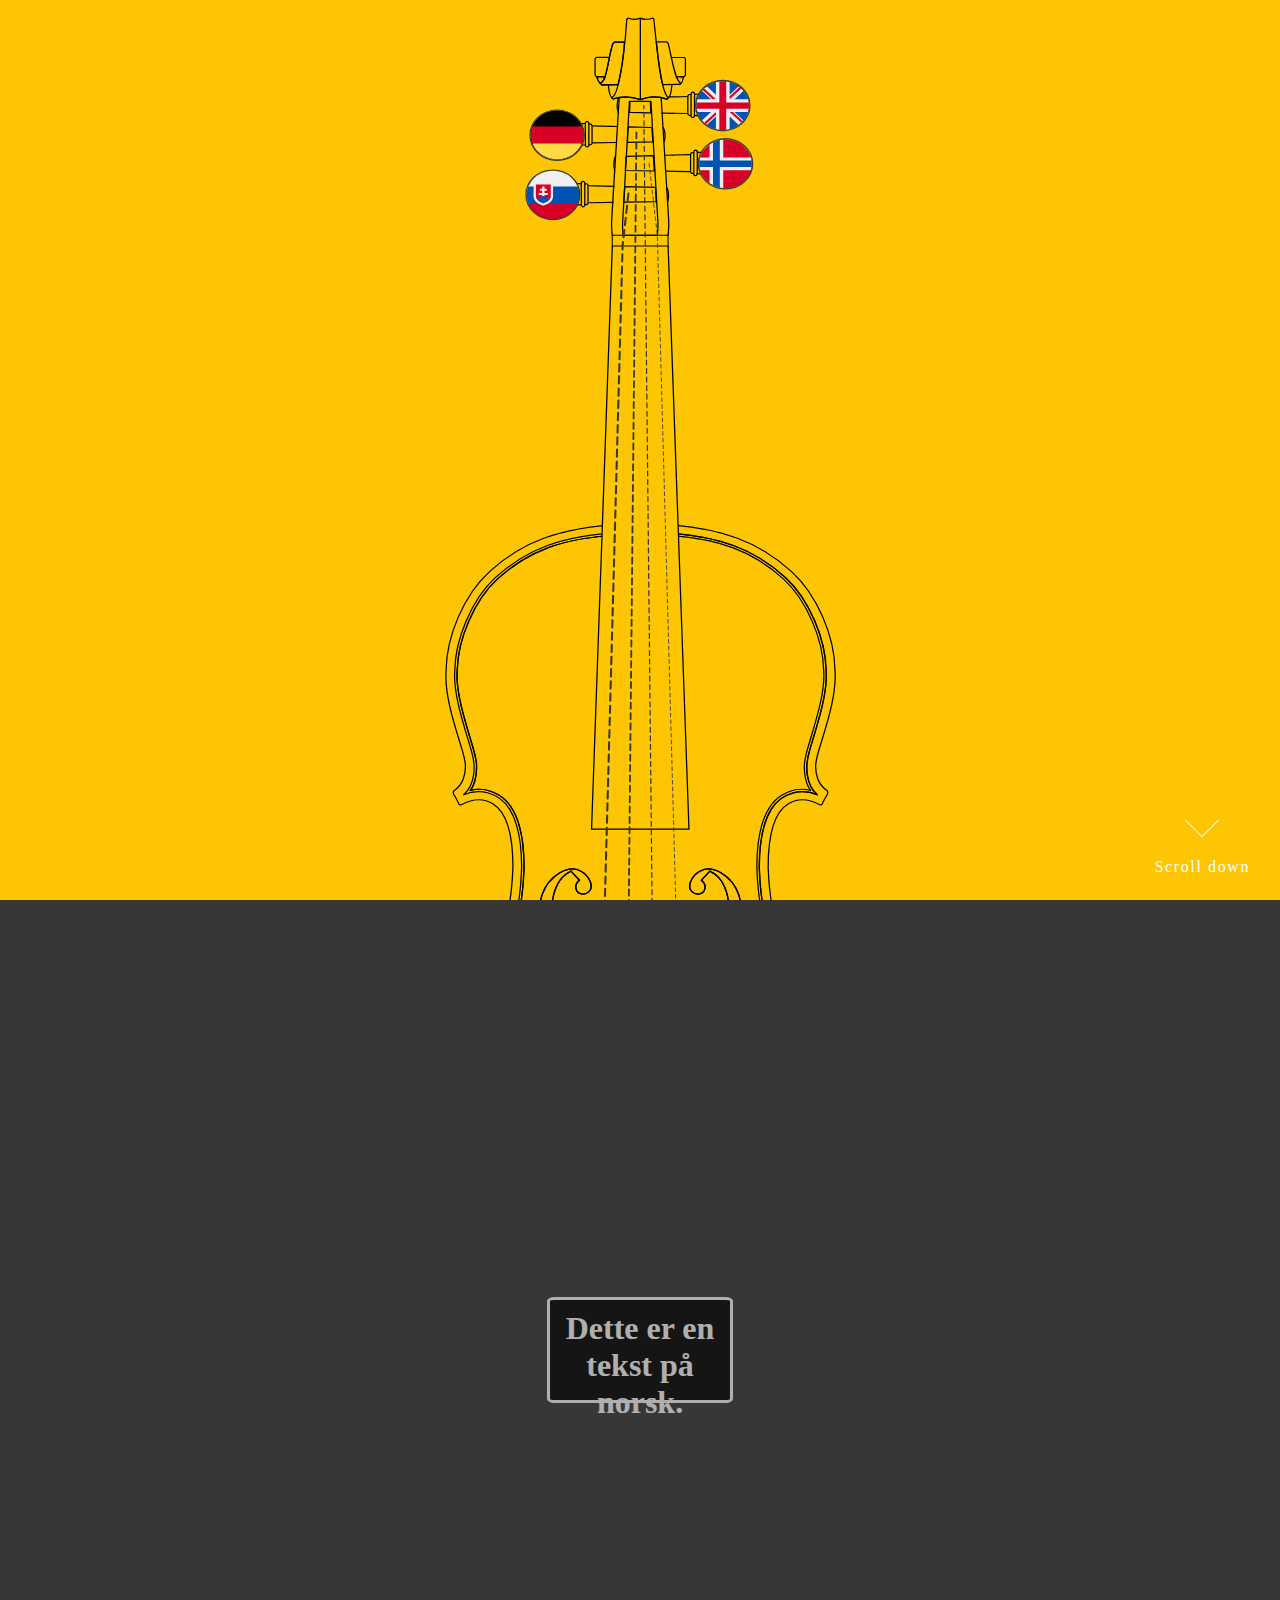
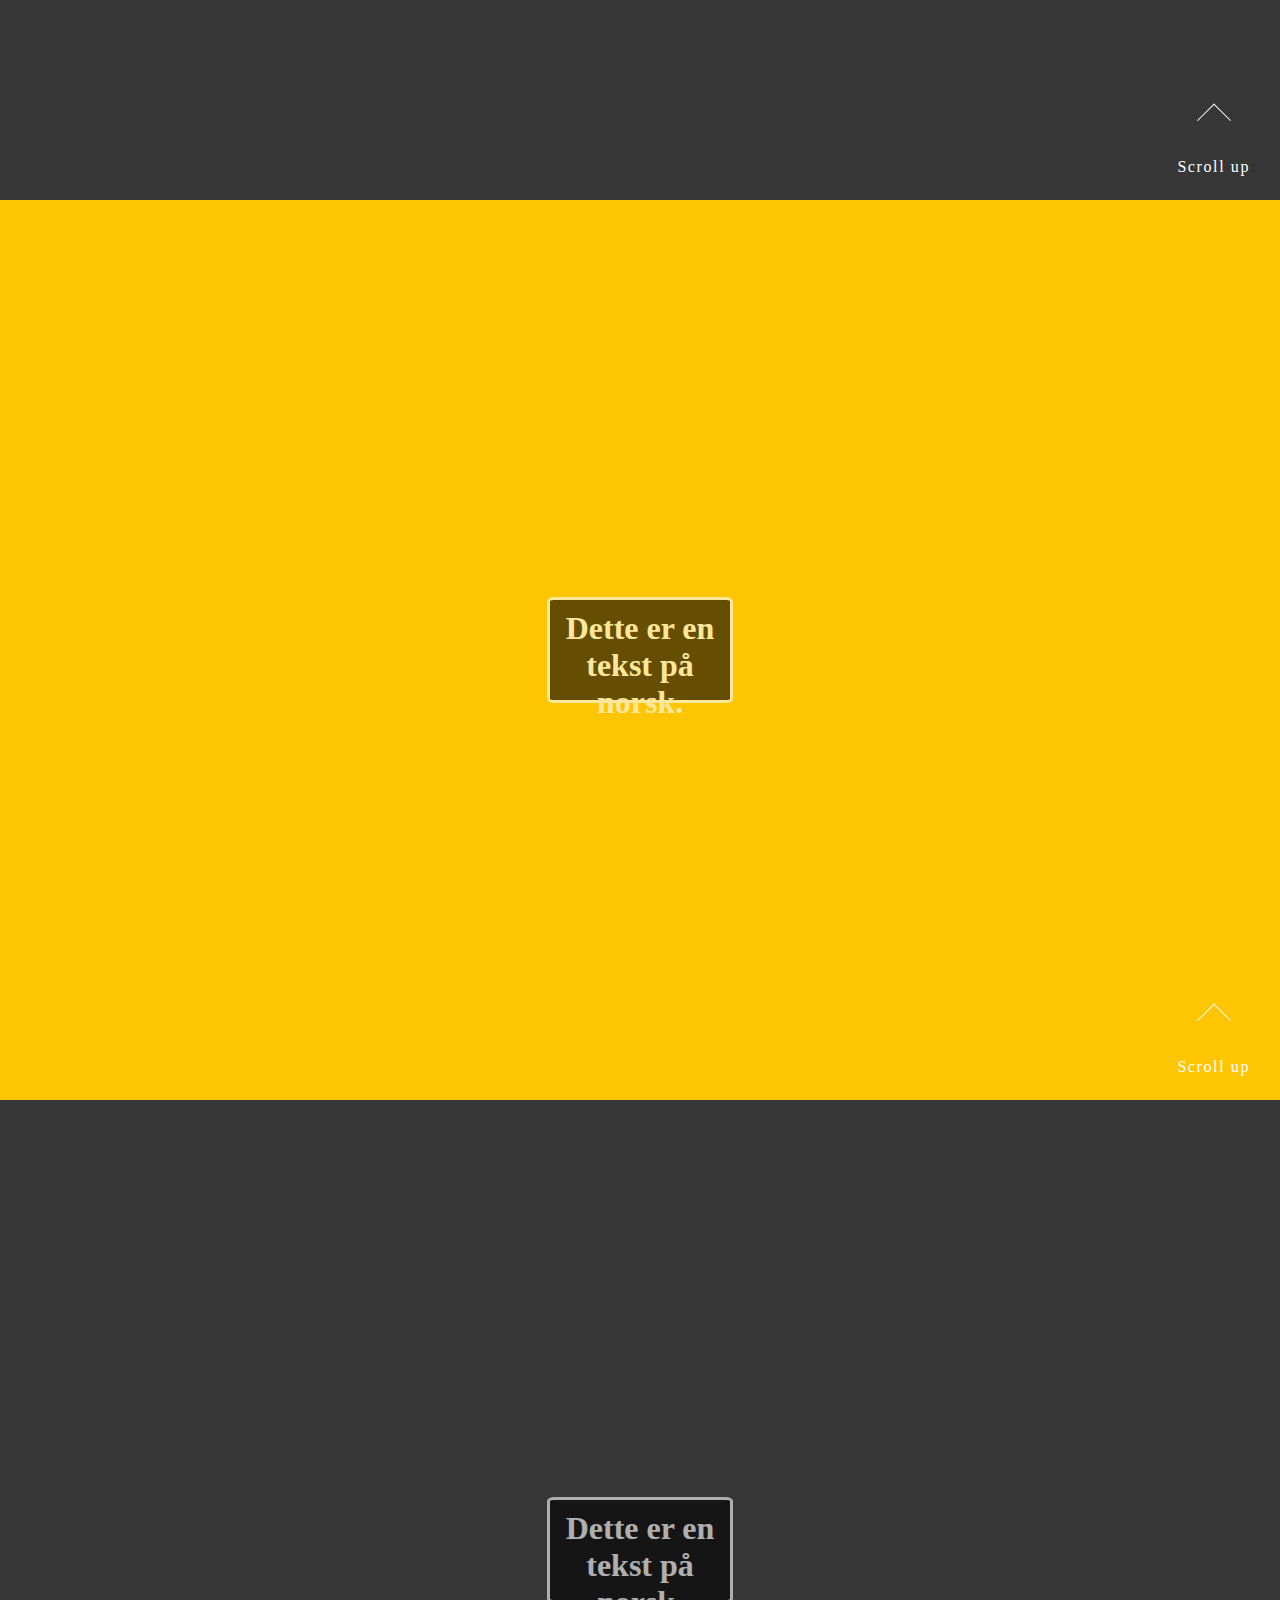
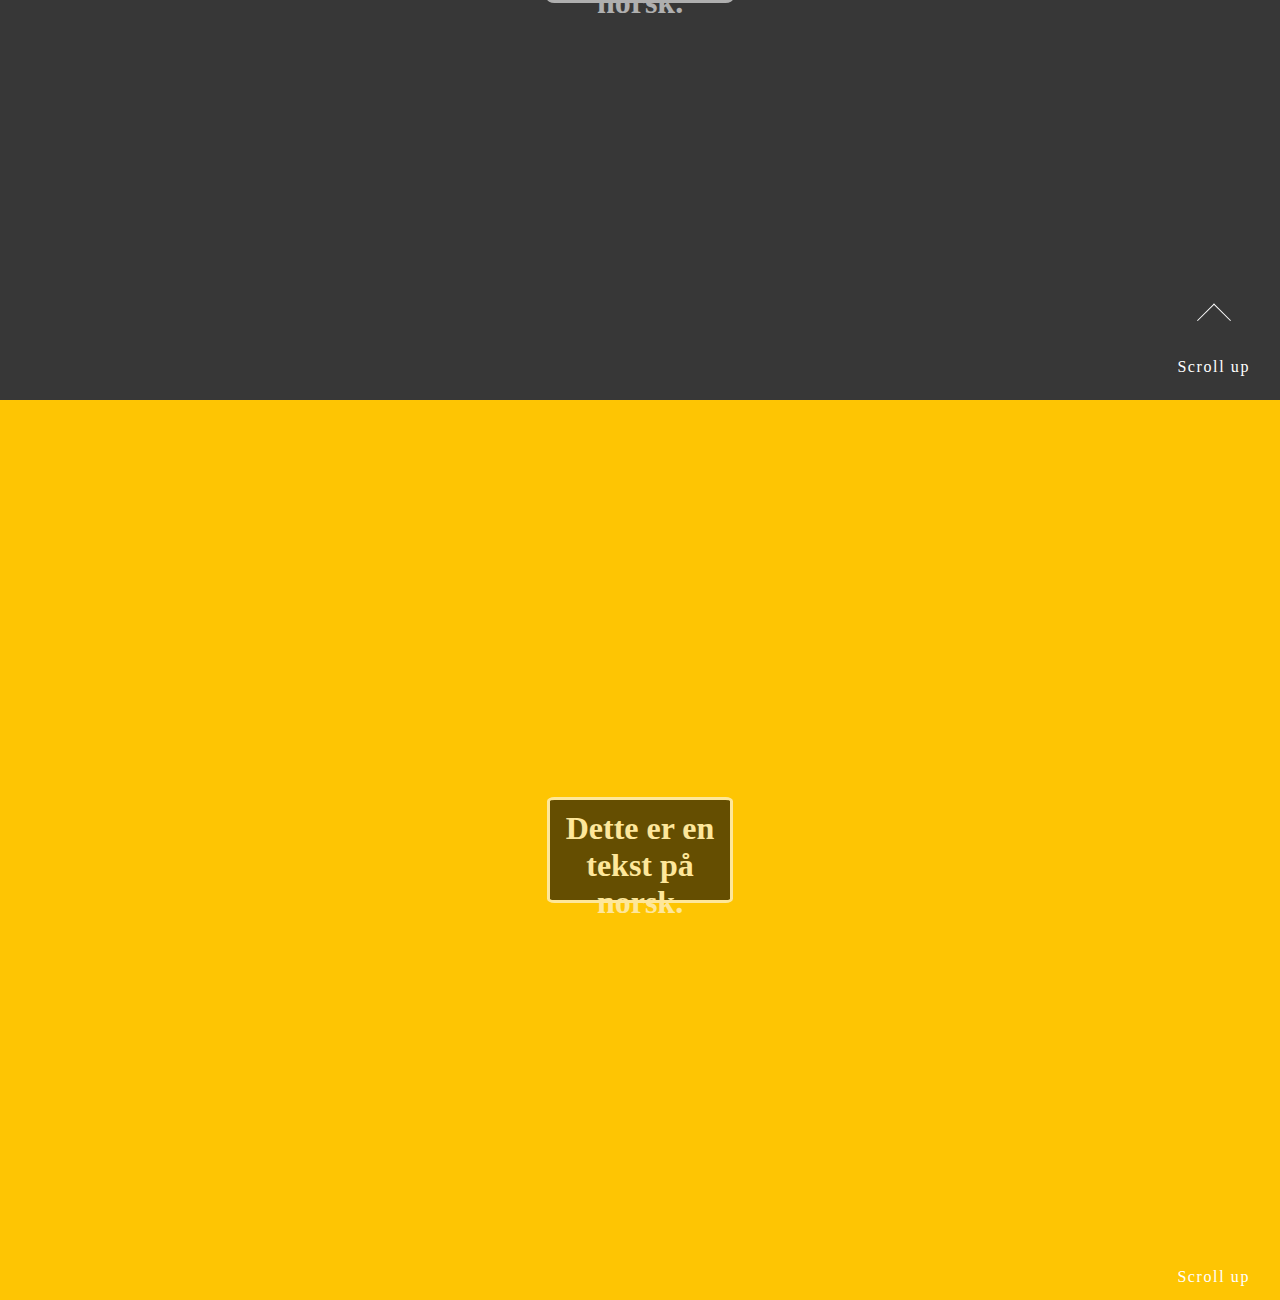
==== commit b319a5d2: "Add index and style" ====
--- a/violin_page.html
+++ b/violin_page.html
@@ -6,102 +6,7 @@
   <meta http-equiv="X-UA-Compatible" content="ie=edge">
   <title>Violin Welcome Page</title>
   <script src="https://ajax.googleapis.com/ajax/libs/jquery/1.7.2/jquery.min.js"></script>
-  <style>
-* {
-  margin: 0;
-  padding: 0;
-}
-html,body {
-  height: 100%;
-}
-
-#container {
-  text-align: center;
-  padding: 0 35% 0 35%;
-}
-
-@media only screen and (max-width: 1024px) {
-    #container {
-        padding: 0 10% 0 10%;
-    }
-}
-
-@media only screen and (max-width: 768px) {
-    #container {
-        padding: 0;
-    }
-}
-
-section {
-  position: relative;
-  width: 100%;
-  height: 100%;
-}
-
-section::after {
-  position: absolute;
-  bottom: 0;
-  left: 0;
-  width: 100%;
-  height: 100%;
-}
-
-#section-one {
-  background: #FEC503;
-  
-}
-
-#section-two {
-  background: #373737 url(img/f_holes.svg);
-  background-attachment: fixed;
-}
-
-#section-three {
-  background: #FEC503;
-}
-
-#section-four {
-    background: #373737;
-}
-
-.demo a {
-  position: absolute;
-  bottom: 10px;
-  right: 30px;
-  z-index: 2;
-  display: inline-block;
-  transform: translate(0, -20%);
-  color: #fff;
-  font :  sans-serif;
-  letter-spacing: .1em;
-  text-decoration: none;
-  transition: opacity .3s;
-}
-.demo a:hover {
-  opacity: .4;
-}
-
-#section-one a, #section-two a, #section-three a, #section-four a {
-  padding-top: 50px;
-}
-#section-one a span, #section-two a span, #section-three a span, #section-four a span {
-  position: absolute;
-  top: 0;
-  left: 50%;
-  width: 24px;
-  height: 24px;
-  margin-left: -12px;
-  border-left: 1px solid #fff;
-  border-bottom: 1px solid #fff;
-  transform: rotate(-45deg);
-  box-sizing: border-box;
-}
-
-#section-two a span, #section-three a span, #section-four a span {
-  transform: rotate(135deg);
-}
-
-  </style>
+  <link rel="stylesheet" type="text/css" href="stylesheet.css">
 </head>
 <body>
   <section id="section-one" class="demo">
@@ -112,21 +17,7 @@
     <svg xmlns:osb="http://www.openswatchbook.org/uri/2009/osb" xmlns:dc="http://purl.org/dc/elements/1.1/" xmlns:cc="http://creativecommons.org/ns#"
       xmlns:rdf="http://www.w3.org/1999/02/22-rdf-syntax-ns#" xmlns:svg="http://www.w3.org/2000/svg" xmlns="http://www.w3.org/2000/svg"
       xmlns:sodipodi="http://sodipodi.sourceforge.net/DTD/sodipodi-0.dtd" xmlns:inkscape="http://www.inkscape.org/namespaces/inkscape"
-       width="100%" viewbox="0 -29 721 1670">
-      <metadata id="metadata300">
-        <rdf:RDF>
-          <cc:Work rdf:about="">
-            <dc:format>image/svg+xml</dc:format>
-            <dc:type rdf:resource="http://purl.org/dc/dcmitype/StillImage" />
-            <dc:title />
-          </cc:Work>
-        </rdf:RDF>
-      </metadata>
-      <sodipodi:namedview pagecolor="#ffffff" bordercolor="#666666" borderopacity="1" objecttolerance="10" gridtolerance="10" guidetolerance="10"
-        inkscape:pageopacity="0" inkscape:pageshadow="2" inkscape:window-width="1366" inkscape:window-height="706" id="namedview298"
-        showgrid="false" fit-margin-top="0" fit-margin-left="0" fit-margin-right="0" fit-margin-bottom="0" inkscape:zoom="1.18"
-        inkscape:cx="442.29036" inkscape:cy="1353.9812" inkscape:window-x="-8" inkscape:window-y="-8" inkscape:window-maximized="1"
-        inkscape:current-layer="layer1" />
+       width="100%" viewbox="0 -29 721 1670">      
       <defs id="defs2818">
         <linearGradient id="linearGradient3371" osb:paint="solid">
           <stop style="stop-color:#000000;stop-opacity:1;" offset="0" id="stop3369" />
@@ -1251,28 +1142,28 @@
           <g transform="translate(-5634.3291,-2545.7061)" id="g44-8" style="stroke-width:12.35497101;stroke-miterlimit:4;stroke-dasharray:none"
           />
         </g>
-        <ellipse style="opacity:1;fill:#000000;fill-opacity:0;stroke:#000000;stroke-width:1.94146741;stroke-miterlimit:4;stroke-dasharray:none;stroke-opacity:1;paint-order:stroke markers fill;filter:url(#filter1871)"
-          id="buttonGerman" cx="-4228.3823" cy="-2553.0737" rx="45.579327" ry="42.283493" transform="matrix(0.97709598,0,0,0.97709598,-96.846968,-58.475659)"
-        />
-        <ellipse ry="42.283493" rx="45.579327" cy="-2601.6123" cx="-3956.9253" id="buttonEnglish" style="opacity:1;fill:#000000;fill-opacity:0;stroke:#000000;stroke-width:1.94140005;stroke-miterlimit:4;stroke-dasharray:none;stroke-opacity:1;paint-order:stroke markers fill;filter:url(#filter1839)"
+        <ellipse id="buttonGerman" class="buttons" style="cursor:pointer;fill:#FEC503;fill-opacity:0;stroke:#373737;stroke-width:2;stroke-miterlimit:4;stroke-dasharray:none;stroke-opacity:1;paint-order:stroke markers fill;filter:url(#filter1871)"
+          cx="-4228.3823" cy="-2553.0737" rx="45.579327" ry="42.283493" transform="matrix(0.97709598,0,0,0.97709598,-96.846968,-58.475659)"
+        />
+        <ellipse id="buttonEnglish" class="buttons" ry="42.283493" rx="45.579327" cy="-2601.6123" cx="-3956.9253" style="cursor:pointer;opacity:1;fill:#FEC503;fill-opacity:0;stroke:#373737;stroke-width:2;stroke-miterlimit:4;stroke-dasharray:none;stroke-opacity:1;paint-order:stroke markers fill;filter:url(#filter1839)"
           transform="matrix(0.97709598,0,0,0.97709598,-90.629511,-59.58739)" 
         />
-        <ellipse style="opacity:1;fill:#000000;fill-opacity:0;stroke:#000000;stroke-width:1.94140005;stroke-miterlimit:4;stroke-dasharray:none;stroke-opacity:1;paint-order:stroke markers fill;filter:url(#filter1855)"
-          id="buttonNorwegian" cx="-3952.5518" cy="-2506.3328" rx="45.579327" ry="42.283493" transform  ="matrix(0.97709598,0,0,0.97709598,-90.529316,-57.405094)"
-        />
-        <ellipse ry="42.283493" rx="45.579327" cy="-2455.3972" cx="-4235.3945" id="buttonSlovak" style="opacity:1;fill:#000000;fill-opacity:0;stroke:#000000;stroke-width:1.94140005;stroke-miterlimit:4;stroke-dasharray:none;stroke-opacity:1;paint-order:stroke markers fill;filter:url(#filter1887)"
+        <ellipse id="buttonNorwegian" class="buttons" style="cursor:pointer;opacity:1;fill:#FEC503;fill-opacity:0;stroke:#373737;stroke-width:2;stroke-miterlimit:4;stroke-dasharray:none;stroke-opacity:1;paint-order:stroke markers fill;filter:url(#filter1855)"
+          cx="-3952.5518" cy="-2506.3328" rx="45.579327" ry="42.283493" transform  ="matrix(0.97709598,0,0,0.97709598,-90.529316,-57.405094)"
+        />
+        <ellipse id="buttonSlovak" class="buttons" ry="42.283493" rx="45.579327" cy="-2455.3972" cx="-4235.3945" style="cursor:pointer;opacity:1;fill:#FEC503;fill-opacity:0;stroke:#373737;stroke-width:2;stroke-miterlimit:4;stroke-dasharray:none;stroke-opacity:1;paint-order:stroke markers fill;filter:url(#filter1887)"
           transform="matrix(0.96742176,0,0,0.96202105,-137.98171,-93.253418)" />
-        <path style="fill:none;stroke:#000000;stroke-width:3;stroke-linecap:butt;stroke-linejoin:miter;stroke-miterlimit:4;stroke-dasharray:none;stroke-opacity:1"
-          d="m -4107.9338,-1069.1509 -3.7783,-151.9218 13.2986,-1336.4903" id="path1901" inkscape:connector-curvature="0" sodipodi:nodetypes="ccc"
-        />
-        <path style="fill:none;stroke:#000000;stroke-width:2;stroke-linecap:butt;stroke-linejoin:miter;stroke-opacity:1;stroke-miterlimit:4;stroke-dasharray:none"
-          d="m -4074.036,-1070.743 2.0298,-150.3297 -14.328,-1380.4592" id="path1903" inkscape:connector-curvature="0" sodipodi:nodetypes="ccc"
-        />
-        <path style="fill:none;stroke:#000000;stroke-width:3.4;stroke-linecap:butt;stroke-linejoin:miter;stroke-miterlimit:4;stroke-dasharray:none;stroke-opacity:1"
-          d="m -4111.5293,-2457.4942 -9.5878,85.5046 -31.1607,1150.1345 4.794,149.8108" id="path3817" inkscape:connector-curvature="0"
+        <path id="stringD" style="fill:none;stroke:#373737;stroke-width:3;stroke-linecap:round;stroke-linejoin:miter;stroke-miterlimit:4;stroke-dasharray:10,7;stroke-opacity:1"
+          d="m -4107.9338,-1069.1509 -3.7783,-151.9218 13.2986,-1336.4903" inkscape:connector-curvature="0" sodipodi:nodetypes="ccc"
+        />
+        <path id="stringA" style="fill:none;stroke:#373737;stroke-width:2;stroke-linecap:round;stroke-linejoin:miter;stroke-opacity:1;stroke-miterlimit:4;stroke-dasharray:8,6"
+          d="m -4074.036,-1070.743 2.0298,-150.3297 -14.328,-1380.4592" inkscape:connector-curvature="0" sodipodi:nodetypes="ccc"
+        />
+        <path id="stringG" style="fill:none;stroke:#373737;stroke-width:3.4;stroke-linecap:round;stroke-linejoin:miter;stroke-miterlimit:4;stroke-dasharray:12,8;stroke-opacity:1"
+          d="m -4111.5293,-2457.4942 -9.5878,85.5046 -31.1607,1150.1345 4.794,149.8108" inkscape:connector-curvature="0"
           sodipodi:nodetypes="cccc" />
-        <path style="fill:none;stroke:#000000;stroke-width:1.4;stroke-linecap:butt;stroke-linejoin:miter;stroke-opacity:1" d="m -4077.6741,-2506.6447 13.5322,117.4753 32.2305,1168.1179 -5.9322,147.4577"
-          id="path3819" inkscape:connector-curvature="0" sodipodi:nodetypes="cccc" />
+        <path id="stringE" style="fill:none;stroke:#373737;stroke-width:1.4;stroke-linecap:round;stroke-linejoin:miter;stroke-opacity:1;stroke-dasharray:6,5" d="m -4077.6741,-2506.6447 13.5322,117.4753 32.2305,1168.1179 -5.9322,147.4577"
+          inkscape:connector-curvature="0" sodipodi:nodetypes="cccc" />
       </g>
     </svg>
 
@@ -1281,32 +1172,121 @@
   </section>
   
   <section id="section-two" class="demo">
+    <div class="box">
+      <h1>Dette er en tekst på norsk.</h1>
+    </div>
     <a href="#section-one">
       <span></span>Scroll up</a>
   </section>
   
   <section id="section-three" class="demo">
+    <div class="box">
+      <h1>Dette er en tekst på norsk.</h1>
+    </div>
     <a href="#section-one">
       <span></span>Scroll up</a>
   </section>
   
   <section id="section-four" class="demo">
+    <div class="box">
+      <h1>Dette er en tekst på norsk.</h1>
+    </div>
     <a href="#section-one">
       <span></span>Scroll up</a>
   </section>
 
   <section id="section-five" class="demo">
+    <div class="box">
+      <h1>Dette er en tekst på norsk.</h1>
+    </div>
     <a href="#section-one">
       <span></span>Scroll up</a>
   </section>
 
-  <script>
+  <script>  
+  // Add scroll to scroll button
   $(function() {
-  $('a[href*=#]').on('click', function(e) {
-    e.preventDefault();
-    $('html, body').animate({ scrollTop: $($(this).attr('href')).offset().top}, 670, 'linear');
-  });
+    $('a[href*=#]').on('click', function(e) {
+      e.preventDefault();
+      $('html, body').animate({ scrollTop: $($(this).attr('href')).offset().top}, 670, 'linear');
+    });
+  });
+  
+ $(document).scroll(function() {
+  const y = $(this).scrollTop();
+  const box = document.getElementsByClassName('box')[0];
+  if (y > 900) {
+    $(box).fadeIn(1300);
+  } else {
+    $(box).fadeOut();
+  }
 });
+
+  // Add scroll to violin buttons
+  const buttons = document.getElementsByClassName('buttons');
+  for (let i = 0; i < buttons.length; i++) {
+  buttons[i].addEventListener('click', function() {
+    $('html,body').animate({
+        scrollTop: $('#section-two').offset().top}, 1500, 'linear');
+  });
+  };
+
+  // Add event listeners to buttons
+  const buttonNorwegian = document.getElementById('buttonNorwegian');
+  buttonNorwegian.addEventListener('mouseover', function() {
+    buttonNorwegian.style.fillOpacity = 0.7;
+  });
+  buttonNorwegian.addEventListener('mouseout', function() {
+    buttonNorwegian.style.fillOpacity = 0;
+  });
+  buttonNorwegian.addEventListener('click', function() {
+    const sections = document.getElementsByTagName('h1');
+    for (let i = 0; i < sections.length; i++) {
+      sections[i].textContent = 'Dette er en tekst på norsk.';
+    }
+  });
+
+  const buttonEnglish = document.getElementById('buttonEnglish');
+  buttonEnglish.addEventListener('mouseover', function() {
+    buttonEnglish.style.fillOpacity = 0.7;
+  });
+  buttonEnglish.addEventListener('mouseout', function() {
+    buttonEnglish.style.fillOpacity = 0;
+  });
+  buttonEnglish.addEventListener('click', function() {
+    const sections = document.getElementsByTagName('h1');
+    for (let i = 0; i < sections.length; i++) {
+      sections[i].textContent = 'This is a text in English.';
+    }
+  });
+
+  const buttonGerman = document.getElementById('buttonGerman');
+  buttonGerman.addEventListener('mouseover', function() {
+    buttonGerman.style.fillOpacity = 0.7;
+  });
+  buttonGerman.addEventListener('mouseout', function() {
+    buttonGerman.style.fillOpacity = 0;
+  });
+  buttonGerman.addEventListener('click', function() {
+    const sections = document.getElementsByTagName('h1');
+    for (let i = 0; i < sections.length; i++) {
+      sections[i].textContent = 'Dies ist ein Text auf Deutsch.';
+    }
+  });
+
+  const buttonSlovak = document.getElementById('buttonSlovak');
+  buttonSlovak.addEventListener('mouseover', function() {
+    buttonSlovak.style.fillOpacity = 0.7;
+  });
+  buttonSlovak.addEventListener('mouseout', function() {
+    buttonSlovak.style.fillOpacity = 0;
+  });
+  buttonSlovak.addEventListener('click', function() {
+    const sections = document.getElementsByTagName('h1');
+    for (let i = 0; i < sections.length; i++) {
+      sections[i].textContent = 'Toto je text v slovenčine.';
+    }
+  });
 </script>
 </body>
 </html>--- a/stylesheet.css
+++ b/stylesheet.css
@@ -0,0 +1,108 @@
+* {
+  margin: 0;
+  padding: 0;
+}
+html,body {
+  height: 100%;
+}
+
+#container {
+  width: 440px;
+  left: 50%;
+  margin: 0 0 0 -220px;
+  position: fixed;
+}
+@media only screen and (max-width: 768px) {
+  #container {
+    width: 400px;
+    margin: 0 0 0 -200px;
+  }
+}
+@media only screen and (max-width: 400px) {
+  #container {
+    width: 240px;
+    margin: 0 0 0 -120px;
+  }
+}
+
+section {
+  position: relative;
+  width: 100%;
+  height: 100%;   
+}
+
+section::after {
+  position: absolute;
+  bottom: 0;
+  left: 0;
+  width: 100%;
+  height: 100%;
+}
+
+#section-one, #section-three, #section-five {
+  background: #FEC503;
+}
+
+#section-two {
+  background: url(img/f_holes.svg), #373737;
+  background-attachment: fixed;
+}
+
+#section-four {
+    background: #373737;
+}
+
+.box {
+  color: #fff;
+  background: #000;
+  opacity: .6;
+  height: 5rem;
+  width: 10rem;
+  border: 3px solid #fff;
+  border-radius: 4%;
+  text-align: center;
+  top:0;
+  right:0;
+  bottom:0;
+  left:0;
+  position: absolute;
+  margin: auto;
+  padding: 10px;
+}
+
+.demo a {
+  position: absolute;
+  bottom: 10px;
+  right: 30px;
+  z-index: 2;
+  display: inline-block;
+  transform: translate(0, -20%);
+  color: #fff;
+  font :  sans-serif;
+  letter-spacing: .1em;
+  text-decoration: none;
+  transition: opacity .3s;
+}
+.demo a:hover {
+  opacity: .4;
+}
+
+#section-one a, #section-two a, #section-three a, #section-four a {
+  padding-top: 50px;
+}
+#section-one a span, #section-two a span, #section-three a span, #section-four a span {
+  position: absolute;
+  top: 0;
+  left: 50%;
+  width: 24px;
+  height: 24px;
+  margin-left: -12px;
+  border-left: 1px solid #fff;
+  border-bottom: 1px solid #fff;
+  transform: rotate(-45deg);
+  box-sizing: border-box;
+}
+
+#section-two a span, #section-three a span, #section-four a span {
+  transform: rotate(135deg);
+}